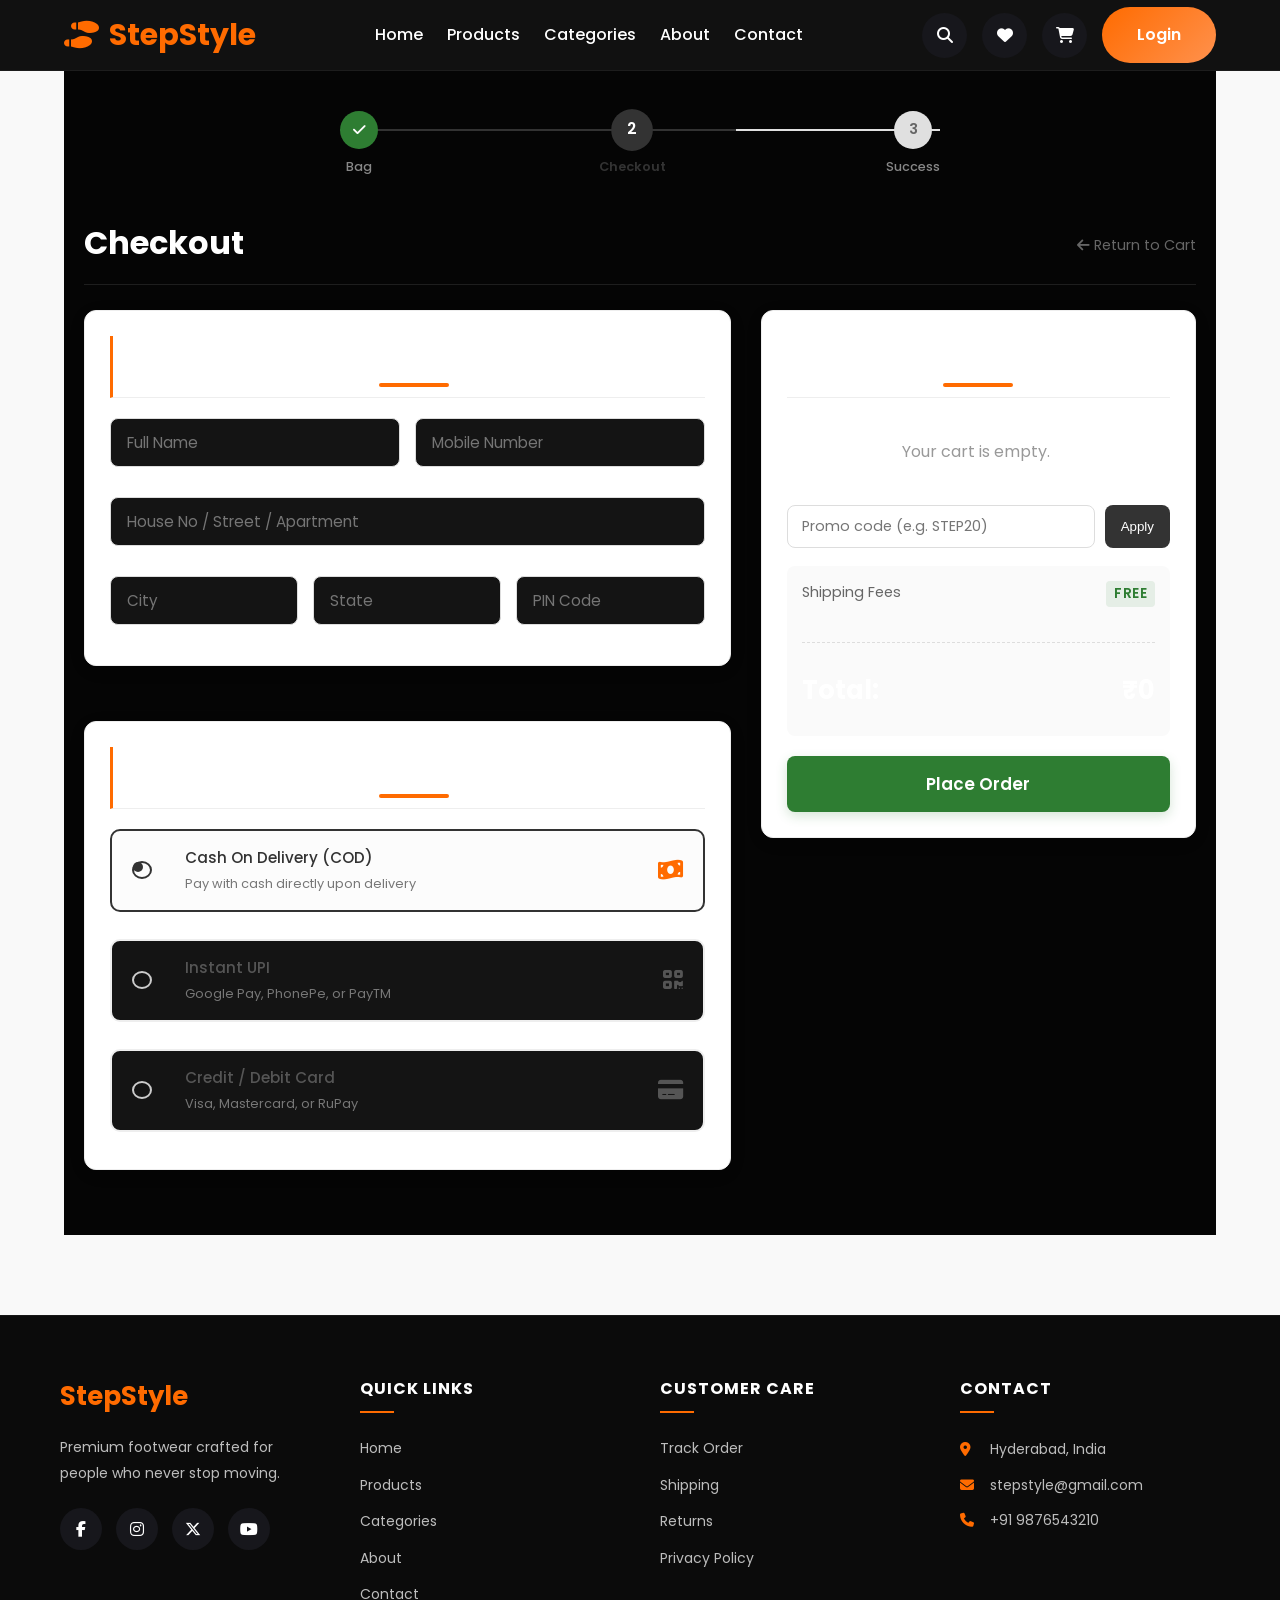
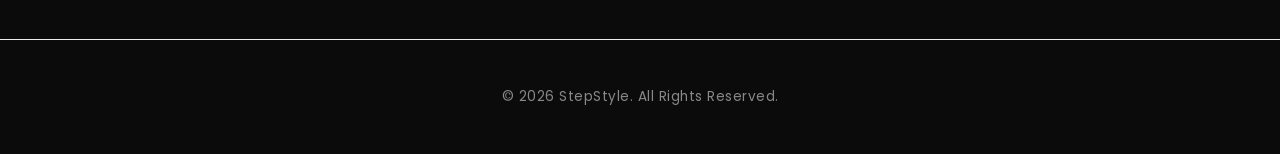
==== checkout.html @ 5928f80d "First submission commit" ====
<!DOCTYPE html>
<html lang="en">
<head>
    <meta charset="UTF-8">
    <meta name="viewport" content="width=device-width, initial-scale=1.0">
    <title>Checkout | StepStyle</title>
    <!-- Stylesheets -->
    <link rel="stylesheet" href="style.css">
    <!-- Fonts & Icons -->
    <link rel="preconnect" href="https://fonts.googleapis.com">
    <link rel="preconnect" href="https://fonts.gstatic.com" crossorigin>
    <link href="https://fonts.googleapis.com/css2?family=Poppins:wght@300;400;500;600;700&display=swap" rel="stylesheet">
    <link rel="stylesheet" href="https://cdnjs.cloudflare.com/ajax/libs/font-awesome/6.6.0/css/all.min.css">

    <style>
        /* Modern Checkout Enhancement Styling */
        body { font-family: 'Poppins', sans-serif; background-color: #f9f9f9; color: #333; margin: 0; }
        .checkout-section { padding: 40px 20px; max-width: 1200px; margin: 0 auto; }
        .checkout-two-column-grid { display: grid; grid-template-columns: 7fr 4fr; gap: 30px; align-items: start; }
        
        /* Progress Steps Bar */
        .checkout-progress-bar { display: flex; justify-content: space-between; max-width: 600px; margin: 0 auto 40px auto; position: relative; }
        .checkout-progress-bar::before { content: ''; position: absolute; top: 18px; left: 0; right: 0; height: 2px; background: #e0e0e0; z-index: 1; }
        .progress-line-fill { position: absolute; top: 18px; left: 0; width: 66%; height: 2px; background: #333; z-index: 1; }
        .step { position: relative; z-index: 2; display: flex; flex-direction: column; align-items: center; text-align: center; }
        .step-icon { width: 38px; height: 38px; border-radius: 50%; background: #e0e0e0; color: #666; display: flex; align-items: center; justify-content: center; font-weight: 600; font-size: 0.9rem; transition: 0.3s; }
        .step.active .step-icon { background: #333; color: #fff; transform: scale(1.1); }
        .step.completed .step-icon { background: #2e7d32; color: #fff; }
        .step-label { font-size: 0.8rem; margin-top: 8px; font-weight: 500; color: #888; }
        .step.active .step-label { color: #333; font-weight: 600; }

        /* Form Controls & Containers */
        .checkout-box-card, .sticky-summary-card { background: #fff; padding: 25px; border-radius: 12px; box-shadow: 0 4px 20px rgba(0,0,0,0.05); margin-bottom: 25px; border: 1px solid #eee; }
        .checkout-box-card h2, .sticky-summary-card h2 { font-size: 1.25rem; font-weight: 600; margin-top: 0; margin-bottom: 20px; border-bottom: 1px solid #eee; padding-bottom: 10px; }
        .form-input-stack input { width: 100%; padding: 12px 16px; margin-bottom: 15px; border: 1px solid #ddd; border-radius: 8px; font-family: inherit; font-size: 0.95rem; box-sizing: border-box; transition: 0.3s; }
        .form-input-stack input:focus { border-color: #333; outline: none; box-shadow: 0 0 0 3px rgba(0,0,0,0.05); }
        .form-row { display: flex; gap: 15px; }
        .form-row input { flex: 1; }

        /* Premium Radio Options */
        .premium-payment-label { display: flex; align-items: center; padding: 15px 20px; border: 2px solid #eee; border-radius: 10px; margin-bottom: 12px; cursor: pointer; transition: 0.3s; position: relative; }
        .premium-payment-label:hover { border-color: #bbb; background: #fafafa; }
        .premium-payment-label input[type="radio"] { display: none; }
        .custom-radio-circle { width: 18px; height: 18px; border: 2px solid #ccc; border-radius: 50%; margin-right: 15px; display: inline-block; position: relative; transition: 0.3s; }
        .premium-payment-label input[type="radio"]:checked + .custom-radio-circle { border-color: #333; }
        .premium-payment-label input[type="radio"]:checked + .custom-radio-circle::after { content: ''; position: absolute; width: 10px; height: 10px; background: #333; border-radius: 50%; top: 4px; left: 4px; }
        .premium-payment-label input[type="radio"]:checked ~ .payment-meta strong { color: #333; }
        .premium-payment-label:has(input[type="radio"]:checked) { border-color: #333; background: rgba(0,0,0,0.01); }
        .payment-meta { flex: 1; }
        .payment-meta strong { font-size: 0.95rem; display: block; color: #555; }
        .payment-meta p { margin: 2px 0 0 0; font-size: 0.8rem; color: #777; }
        .premium-payment-label i { font-size: 1.4rem; color: #555; }

        /* Summary Panel Items Box */
        .summary-items-scrollbox { max-height: 240px; overflow-y: auto; margin-bottom: 20px; padding-right: 5px; }
        .summary-checkout-item { display: flex; align-items: center; gap: 15px; padding: 12px 0; border-bottom: 1px dashed #eee; }
        .summary-item-thumb { width: 60px; height: 60px; border-radius: 8px; overflow: hidden; background: #f5f5f5; border: 1px solid #eee; flex-shrink: 0; }
        .summary-item-thumb img { width: 100%; height: 100%; object-fit: cover; }
        .summary-item-info { flex: 1; }
        .summary-item-info h4 { margin: 0; font-size: 0.9rem; font-weight: 500; }
        .summary-item-info p { margin: 4px 0 0 0; font-size: 0.8rem; color: #777; }
        .summary-item-price { font-weight: 600; font-size: 0.9rem; }

        /* Promo UI Elements */
        .promo-code-container { display: flex; gap: 10px; margin-bottom: 18px; }
        .promo-code-container input { flex: 1; padding: 10px 14px; border: 1px solid #ddd; border-radius: 8px; font-family: inherit; font-size: 0.9rem; }
        .promo-code-container button { padding: 10px 16px; background: #333; color: #fff; border: none; border-radius: 8px; font-weight: 500; cursor: pointer; transition: 0.2s; }
        .promo-code-container button:hover { background: #000; }
        .promo-msg-feedback { font-size: 0.8rem; font-weight: 500; margin-top: -12px; margin-bottom: 12px; display: none; }

        /* Pricing Totals Box */
        .receipt-pricing-footer { background: #fafafa; padding: 15px; border-radius: 8px; }
        .receipt-row { display: flex; justify-content: space-between; font-size: 0.9rem; margin-bottom: 8px; color: #666; }
        .free-shipping-tag { color: #2e7d32; font-weight: 600; font-size: 0.85rem; background: rgba(46,125,50,0.1); padding: 2px 8px; border-radius: 4px; }
        .checkout-grand-total { font-size: 1.3rem; margin: 10px 0 0 0; font-weight: 700; color: #111; display: flex; justify-content: space-between; }
        .place-order { width: 100%; padding: 15px; background: #2e7d32; color: white; border: none; border-radius: 8px; font-size: 1.05rem; font-weight: 600; cursor: pointer; margin-top: 20px; transition: 0.3s; box-shadow: 0 4px 12px rgba(46,125,50,0.2); }
        .place-order:hover { background: #1b5e20; transform: translateY(-1px); }

        @media(max-width: 768px) {
            .checkout-two-column-grid { grid-template-columns: 1fr; }
            .form-row { flex-direction: column; gap: 0; }
        }
    </style>
</head>
<body>

    <!-- ================= NAVBAR ================= -->
    <header class="main-header">
        <nav class="navbar" aria-label="Main Navigation">
            <div class="logo">
                <i class="fa-solid fa-shoe-prints"></i>
                <span>StepStyle</span>
            </div>
            <ul class="nav-links" id="navLinks">
                <li><a href="index.html">Home</a></li>
                <li><a href="products.html">Products</a></li>
                <li><a href="categories.html">Categories</a></li>
                <li><a href="about.html">About</a></li>
                <li><a href="contact.html">Contact</a></li>
            </ul>
            <div class="nav-actions">
                <button class="icon-btn" aria-label="Search"><i class="fa-solid fa-magnifying-glass"></i></button>
                <a href="wishlist.html" class="icon-btn" aria-label="Wishlist"><i class="fa-solid fa-heart"></i></a>
                <a href="cart.html" class="icon-btn" aria-label="Shopping Cart"><i class="fa-solid fa-cart-shopping"></i></a>
                <a href="login.html" class="btn login-btn">Login</a>
                <button class="menu-btn" id="menuBtn" aria-label="Toggle Menu"><i class="fa-solid fa-bars"></i></button>
            </div>
        </nav>
    </header>

    <!-- ================= CHECKOUT SECTION ================= -->
    <section class="checkout-section">
        <div class="checkout-layout-container">
            
            <!-- Modern Visual Steps Bar Tracker -->
            <div class="checkout-progress-bar">
                <div class="progress-line-fill"></div>
                <div class="step completed">
                    <div class="step-icon"><i class="fa-solid fa-check"></i></div>
                    <div class="step-label">Bag</div>
                </div>
                <div class="step active">
                    <div class="step-icon">2</div>
                    <div class="step-label">Checkout</div>
                </div>
                <div class="step">
                    <div class="step-icon">3</div>
                    <div class="step-label">Success</div>
                </div>
            </div>

            <div class="checkout-header-block" style="margin-bottom: 25px;">
                <h1 style="margin: 0; font-size: 2rem; font-weight: 700;">Checkout</h1>
                <a href="cart.html" class="back-link" style="color: #666; text-decoration: none; font-size: 0.9rem; display: inline-block; margin-top: 5px;"><i class="fa-solid fa-arrow-left"></i> Return to Cart</a>
            </div>

            <form id="checkoutForm" class="checkout-two-column-grid">
                
                <!-- Left Column: Input Forms -->
                <div class="checkout-forms-column">
                    
                    <!-- Delivery Panel -->
                    <div class="checkout-box-card">
                        <h2>Delivery Address</h2>
                        <div class="form-input-stack">
                            <div class="form-row">
                                <input type="text" placeholder="Full Name" required>
                                <input type="tel" placeholder="Mobile Number" required>
                            </div>
                            <input type="text" placeholder="House No / Street / Apartment" required>
                            <div class="form-row triple-split">
                                <input type="text" placeholder="City" required>
                                <input type="text" placeholder="State" required>
                                <input type="text" placeholder="PIN Code" required>
                            </div>
                        </div>
                    </div>

                    <!-- Payment Panel -->
                    <div class="checkout-box-card">
                        <h2>Payment Method</h2>
                        <div class="payment-options-list">
                            
                            <label class="premium-payment-label">
                                <input type="radio" name="payment" value="cod" checked>
                                <span class="custom-radio-circle"></span>
                                <div class="payment-meta">
                                    <strong>Cash On Delivery (COD)</strong>
                                    <p>Pay with cash directly upon delivery</p>
                                </div>
                                <i class="fa-solid fa-money-bill-wave"></i>
                            </label>

                            <label class="premium-payment-label">
                                <input type="radio" name="payment" value="upi">
                                <span class="custom-radio-circle"></span>
                                <div class="payment-meta">
                                    <strong>Instant UPI</strong>
                                    <p>Google Pay, PhonePe, or PayTM</p>
                                </div>
                                <i class="fa-solid fa-qrcode"></i>
                            </label>

                            <label class="premium-payment-label">
                                <input type="radio" name="payment" value="card">
                                <span class="custom-radio-circle"></span>
                                <div class="payment-meta">
                                    <strong>Credit / Debit Card</strong>
                                    <p>Visa, Mastercard, or RuPay</p>
                                </div>
                                <i class="fa-solid fa-credit-card"></i>
                            </label>

                        </div>
                    </div>

                </div>

                <!-- Right Column: Summary Card with Promo System Integration -->
                <div class="checkout-sidebar-column">
                    <div class="sticky-summary-card">
                        <h2>Order Summary</h2>
                        
                        <div id="orderItems" class="summary-items-scrollbox"></div>
                        
                        <!-- Interactive Voucher/Promo Fields -->
                        <div class="promo-code-container">
                            <input type="text" id="promoInput" placeholder="Promo code (e.g. STEP20)">
                            <button type="button" id="applyPromoBtn">Apply</button>
                        </div>
                        <div id="promoFeedback" class="promo-msg-feedback"></div>

                        <div class="receipt-pricing-footer">
                            <div class="receipt-row">
                                <span>Shipping Fees</span>
                                <span class="free-shipping-tag">FREE</span>
                            </div>
                            <div class="receipt-row" id="discountContainer" style="display: none; color: #2e7d32; font-weight: 500;">
                                <span>Discount Extra</span>
                                <span id="discountValue">-₹0</span>
                            </div>
                            <hr class="receipt-divider" style="border: 0; border-top: 1px dashed #ddd; margin: 12px 0;">
                            <div class="checkout-grand-total">
                                <span>Total:</span>
                                <span id="totalPrice">₹0</span>
                            </div>
                        </div>

                        <button type="submit" class="place-order" id="placeOrder">Place Order</button>
                    </div>
                </div>

            </form>
        </div>
    </section>

    <!-- ================= FOOTER ================= -->
    <footer class="main-footer">
        <div class="footer-container">
            <div class="footer-box">
                <h2>StepStyle</h2>
                <p>Premium footwear crafted for people who never stop moving.</p>
                <div class="social-icons">
                    <a href="#" aria-label="Facebook"><i class="fab fa-facebook-f"></i></a>
                    <a href="#" aria-label="Instagram"><i class="fab fa-instagram"></i></a>
                    <a href="#" aria-label="Twitter"><i class="fab fa-x-twitter"></i></a>
                    <a href="#" aria-label="YouTube"><i class="fab fa-youtube"></i></a>
                </div>
            </div>
            <div class="footer-box">
                <h3>Quick Links</h3>
                <a href="index.html">Home</a>
                <a href="products.html">Products</a>
                <a href="categories.html">Categories</a>
                <a href="about.html">About</a>
                <a href="contact.html">Contact</a>
            </div>
            <div class="footer-box">
                <h3>Customer Care</h3>
                <a href="#">Track Order</a>
                <a href="#">Shipping</a>
                <a href="#">Returns</a>
                <a href="#">Privacy Policy</a>
            </div>
            <div class="footer-box">
                <h3>Contact</h3>
                <p><i class="fa-solid fa-location-dot"></i> Hyderabad, India</p>
                <p><i class="fa-solid fa-envelope"></i> stepstyle@gmail.com</p>
                <p><i class="fa-solid fa-phone"></i> +91 9876543210</p>
            </div>
        </div>
        <hr style="border:0; border-top:1px solid #eee; margin:20px 0;">
        <p class="copyright" style="text-align:center; color:#888; font-size:0.85rem;">© 2026 StepStyle. All Rights Reserved.</p>
    </footer>

    <!-- JavaScript Files -->

    <script src="script.js"></script>
</body>
</html>
---- style.css ----
/*==================================================
            STEPSTYLE PREMIUM CSS
            COMPLETE UNIFIED STYLESHEET
==================================================*/

@import url('https://fonts.googleapis.com/css2?family=Poppins:wght@300;400;500;600;700;800&display=swap');

/*====================
        RESET
=====================*/
*{ margin: 0; padding: 0; box-sizing: border-box; }
html{ scroll-behavior: smooth; }
body{ font-family: 'Poppins', sans-serif; background: #0B0B0F; color: #ffffff; overflow-x: hidden; }

:root{
    --primary: #ff6b00;
    --primary-light: #ff914d;
    --dark: #0B0B0F;
    --card: #17171C;
    --card2: #1F1F25;
    --text: #ffffff;
    --gray: #bdbdbd;
    --border: rgba(255, 255, 255, .08);
    --shadow: 0 15px 35px rgba(0, 0, 0, .35);
}

.container{ width: 90%; max-width: 1280px; margin: auto; }
section{ padding: 90px 0; }
img{ width: 100%; display: block; }
a{ text-decoration: none; }
ul{ list-style: none; }
h1, h2, h3{ font-weight: 700; }
p{ color: var(--gray); line-height: 1.7; }

/*====================
        NAVBAR
=====================*/
.main-header{
    position: fixed; top: 0; left: 0; width: 100%; z-index: 999;
    background: rgba(11, 11, 15, .80);
    backdrop-filter: blur(18px);
    -webkit-backdrop-filter: blur(18px);
    border-bottom: 1px solid var(--border);
}
.navbar{
    width: 90%; max-width: 1280px; margin: auto; height: 80px;
    display: flex; justify-content: space-between; align-items: center;
}
.logo{ display: flex; align-items: center; gap: 10px; color: var(--primary); font-size: 30px; font-weight: 700; }
.logo i{ font-size: 28px; }
.nav-links{ display: flex; gap: 35px; }
.nav-links a{ color: white; position: relative; transition: .3s; font-weight: 500; }
.nav-links a::after{
    content: ""; position: absolute; left: 0; bottom: -8px; width: 0; height: 2px;
    background: var(--primary); transition: .3s;
}
.nav-links a:hover{ color: var(--primary); }
.nav-links a:hover::after, .nav-links a.active::after{ width: 100%; }
.nav-links a.active{ color: var(--primary); }
.nav-actions{ display: flex; align-items: center; gap: 15px; }
.icon-btn{
    width: 45px; height: 45px; border: none; border-radius: 50%; background: var(--card);
    color: white; cursor: pointer; transition: .35s; display: inline-flex;
    justify-content: center; align-items: center; font-size: 16px;
}
.icon-btn:hover{ background: var(--primary); transform: translateY(-3px); }
.login-btn{
    padding: 12px 28px; border: none; border-radius: 50px;
    background: linear-gradient(135deg, var(--primary), var(--primary-light));
    color: white; cursor: pointer; font-weight: 600; transition: .35s; text-align: center;
}
.login-btn:hover{ transform: translateY(-4px); box-shadow: 0 15px 30px rgba(255, 107, 0, .35); }
.menu-btn{ display: none; color: white; font-size: 24px; background: none; border: none; cursor: pointer; }

@media(max-width: 900px){
    .menu-btn{ display: block; }
    .nav-links{
        position: fixed; top: 80px; left: 0; width: 100%; background: #101014;
        flex-direction: column; align-items: center; gap: 0;
        max-height: 0; overflow: hidden; transition: .35s;
    }
    .nav-links.active{ max-height: 400px; padding: 20px 0; }
    .nav-links li{ width: 100%; text-align: center; padding: 12px 0; }
}

/*====================
    MARQUEE STRIP
=====================*/
.marquee{
    background: var(--card);
    border-top: 1px solid var(--border);
    border-bottom: 1px solid var(--border);
    overflow: hidden;
    padding: 18px 0;
}
.marquee-track{ display: flex; gap: 60px; width: max-content; animation: scroll-marquee 22s linear infinite; }
.marquee-track span{
    display: flex; align-items: center; gap: 10px; font-size: 14px; font-weight: 500;
    color: var(--gray); white-space: nowrap;
}
.marquee-track span i{ color: var(--primary); }
@keyframes scroll-marquee{ from{ transform: translateX(0); } to{ transform: translateX(-50%); } }

/*====================
       BUTTONS
=====================*/
.btn{
    display: inline-block; padding: 15px 35px; border-radius: 50px; font-weight: 600;
    transition: .35s; cursor: pointer; text-align: center;
    background: linear-gradient(135deg, var(--primary), var(--primary-light));
    color: white; border: none;
}
.btn:hover{ transform: translateY(-4px); box-shadow: 0 15px 30px rgba(255, 107, 0, .35); }

.btn-outline{
    display: inline-block; padding: 15px 35px; border-radius: 50px; font-weight: 600;
    text-align: center; cursor: pointer; transition: .35s;
    border: 2px solid white; color: white; background: transparent;
}
.btn-outline:hover{ background: white; color: black; transform: translateY(-4px); }

/*====================
      SECTION TITLE
=====================*/
section h2{ text-align: center; font-size: 42px; margin-bottom: 50px; position: relative; }
section h2::after{
    content: ""; width: 70px; height: 4px; background: var(--primary);
    display: block; margin: 15px auto 0; border-radius: 20px;
}

/*====================
     CATEGORIES
=====================*/
.categories{ background: #101014; }
.category-grid{ display: grid; grid-template-columns: repeat(auto-fit, minmax(280px, 1fr)); gap: 30px; }
.category-card{
    position: relative; background: var(--card); border-radius: 20px; overflow: hidden;
    transition: .35s; border: 1px solid var(--border); box-shadow: var(--shadow); cursor: pointer;
}
.category-card:hover{ transform: translateY(-12px); }
.category-card img{ width: 100%; height: 240px; object-fit: cover; transition: .4s; }
.category-card:hover img{ transform: scale(1.08); }
.category-info{ padding: 20px; }
.category-info h3{ padding: 0 0 5px; font-size: 22px; }
.category-info p{ margin-bottom: 15px; font-size: 14px; }

/*====================
     PRODUCTS
=====================*/
.products{ background: #0B0B0F; }
.product-grid{ display: grid; grid-template-columns: repeat(auto-fit, minmax(280px, 1fr)); gap: 35px; }
.product-card{
    position: relative; background: var(--card); border-radius: 22px; overflow: hidden;
    border: 1px solid var(--border); transition: .35s; box-shadow: var(--shadow); cursor: pointer;
}
.product-card:hover{ transform: translateY(-12px); box-shadow: 0 25px 45px rgba(255, 107, 0, .15); }
.product-card img{ width: 100%; height: 280px; object-fit: cover; transition: .45s; }
.product-card:hover img{ transform: scale(1.08); }
.product-card h3{ font-size: 24px; padding: 20px 20px 10px; }
.price{ color: var(--primary); font-size: 24px; font-weight: 700; padding: 0 20px; }
.rating{ padding: 15px 20px; color: #FFD43B; font-size: 18px; }
.product-card .btn{ margin: 20px; }
.product-info{ padding-bottom: 20px; }
.product-card p{ padding: 0 20px; }

.product-thumb{ position: relative; overflow: hidden; }
.wishlist-btn{
    position: absolute; top: 15px; right: 15px; width: 42px; height: 42px; border: none;
    border-radius: 50%; background: rgba(255,255,255,.92); color: #333; cursor: pointer;
    font-size: 16px; display: flex; align-items: center; justify-content: center; transition: .3s; z-index: 5;
}
.wishlist-btn:hover{ background: var(--primary); color: white; transform: scale(1.1); }
.wishlist-btn.active{ color: #ff3b30; }
.stars{ color: #FFD43B; padding: 15px 20px 0; font-size: 16px; }

.category-tag{
    display: inline-block; color: var(--primary); font-size: 12px; font-weight: 600;
    text-transform: uppercase; padding: 15px 20px 0;
}
.price-row{ display: flex; justify-content: space-between; align-items: center; padding: 10px 20px 0; }
.add-to-cart-btn{
    border: none; background: var(--primary); color: white; padding: 10px 18px;
    border-radius: 50px; cursor: pointer; font-weight: 600; transition: .3s;
}
.add-to-cart-btn:hover{ background: var(--primary-light); }
.view-btn{ margin: 15px 20px 20px; width: calc(100% - 40px); }
.no-products, .no-results, .empty-message{
    text-align: center; grid-column: 1 / -1; padding: 40px 0; color: var(--gray);
}

.category-card::before, .product-card::before{
    content: ""; position: absolute; inset: 0;
    background: linear-gradient(transparent, rgba(255, 255, 255, .02));
    opacity: 0; transition: .35s; pointer-events: none;
}
.category-card:hover::before, .product-card:hover::before{ opacity: 1; }

/*====================
     OFFER BANNER
=====================*/
.offer-banner h2{ font-size: 52px; color: white; margin-bottom: 20px; }
.offer-banner p{ color: white; font-size: 20px; margin-bottom: 30px; }
.offer .btn, .offer-banner .btn{ background: white; color: black; }
.offer .btn:hover, .offer-banner .btn:hover{ background: black; color: white; }

/*====================
      REVIEWS
=====================*/
.reviews{ background: #101014; }
.review-grid{ display: grid; grid-template-columns: repeat(auto-fit, minmax(280px, 1fr)); gap: 30px; }
.review-card{
    background: var(--card); border-radius: 20px; padding: 35px; border: 1px solid var(--border);
    transition: .35s; box-shadow: var(--shadow);
}
.review-card:hover{ transform: translateY(-10px); }
.review-card h3{ color: white; margin-bottom: 10px; }
.review-card .stars{ padding: 0; margin-bottom: 20px; }
.review-card p{ font-size: 15px; line-height: 1.8; }

/*====================
        FOOTER
=====================*/
.main-footer{ background: #090909; border-top: 1px solid var(--border); padding: 80px 0 0; }
.footer-container{
    width: 90%; max-width: 1280px; margin: 0 auto;
    display: grid; grid-template-columns: 1.5fr 1fr 1fr 1.2fr; gap: 50px;
}
.footer-box h2{ color: var(--primary); font-size: 26px; margin-bottom: 18px; }
.footer-box h3{
    color: white; font-size: 16px; text-transform: uppercase; letter-spacing: 1px;
    margin-bottom: 24px; position: relative; padding-bottom: 12px;
}
.footer-box h3::after{ content: ""; position: absolute; left: 0; bottom: 0; width: 34px; height: 2px; background: var(--primary); }
.footer-box p{ font-size: 14px; line-height: 1.8; margin-bottom: 10px; }
.footer-box a{ display: block; color: var(--gray); font-size: 14px; margin-bottom: 14px; transition: .3s; }
.footer-box a:hover{ color: var(--primary); padding-left: 6px; }
.footer-box p i{ color: var(--primary); width: 18px; margin-right: 8px; }
.social-icons{ display: flex; gap: 14px; margin-top: 22px; }
.social-icons a{
    width: 42px; height: 42px; display: flex; justify-content: center; align-items: center;
    border-radius: 50%; background: var(--card); color: white; font-size: 16px; margin-bottom: 0; transition: .3s;
}
.social-icons a:hover{ background: var(--primary); color: white; transform: translateY(-4px); padding-left: 0; }
.main-footer hr{ border: none; border-top: 1px solid var(--border); margin-top: 60px; }
.copyright{ text-align: center; padding: 25px 20px; color: #777; font-size: 13px; letter-spacing: .5px; }

@media(max-width: 900px){ .footer-container{ grid-template-columns: repeat(2, 1fr); gap: 40px; } }
@media(max-width: 600px){
    .footer-container{ grid-template-columns: 1fr; text-align: center; gap: 45px; }
    .footer-box h3::after{ left: 50%; transform: translateX(-50%); }
    .footer-box a:hover{ padding-left: 0; }
    .social-icons{ justify-content: center; }
}

/*====================
   BACK TO TOP BUTTON
=====================*/
.back-to-top.show{ opacity: 1; visibility: visible; }
.back-to-top:hover{ transform: translateY(-5px); }

/*==================================
        PRODUCTS PAGE
==================================*/
.page-title h1{ font-size: 52px; color: #fff; }
.page-title p{ color: #bdbdbd; margin-top: 10px; }
.filters select{
    padding: 15px 25px; border-radius: 50px; background: #17171C; color: white;
    border: 1px solid var(--border); cursor: pointer;
}
.search-box input{
    width: 100%; padding: 15px 50px 15px 20px; background: #17171C; border: 1px solid var(--border);
    color: white; border-radius: 50px; outline: none;
}
.search-box input:focus{ border-color: var(--primary); }
.search-box button{
    position: absolute; right: 8px; top: 50%; transform: translateY(-50%); width: 38px; height: 38px;
    border: none; border-radius: 50%; background: var(--primary); color: white; cursor: pointer;
    display: flex; align-items: center; justify-content: center;
}

/*==================================
        CATEGORY PAGE
==================================*/
.category-banner h1{ font-size: 60px; }
.category-grid{ margin-top: 60px; }

/*==================================
        PRODUCT DETAILS
==================================*/
.product-details{ width: 90%; max-width: 1300px; margin: 140px auto; display: grid; grid-template-columns: 1fr 1fr; gap: 60px; align-items: center; }
.product-gallery{ background: #17171C; padding: 30px; border-radius: 25px; }
.main-image{ width: 100%; height: 500px; object-fit: contain; }
.product-info h1{ font-size: 48px; margin-bottom: 20px; }
.product-info .price{ font-size: 38px; margin-bottom: 20px; padding: 0; }
.product-info p{ margin-bottom: 30px; padding: 0; }
.sizes{ display: flex; gap: 15px; margin-bottom: 30px; }
.sizes button{
    width: 55px; height: 55px; border: none; border-radius: 12px; background: #17171C;
    color: white; cursor: pointer; transition: .3s;
}
.sizes button:hover{ background: #ff6b00; }
.action-buttons{ display: flex; gap: 15px; flex-wrap: wrap; }
.cart-btn, .buy-btn{
    border: none; padding: 16px 32px; border-radius: 50px; cursor: pointer; font-weight: 600; transition: .3s;
}
.cart-btn{ background: #24242d; color: white; }
.cart-btn:hover{ background: #34343f; }
.buy-btn{ background: linear-gradient(135deg, var(--primary), var(--primary-light)); color: white; }
.buy-btn:hover{ transform: translateY(-4px); box-shadow: 0 15px 30px rgba(255, 107, 0, .35); }

/*==================================
        ABOUT PAGE
==================================*/
.about-section{ width: 90%; max-width: 1280px; margin: 130px auto; }
.about-container{ display: grid; grid-template-columns: 1fr 1fr; gap: 60px; align-items: center; }
.about-container img{ border-radius: 25px; }
.about-container h2{ text-align: left; margin-bottom: 25px; }
.about-container h2::after{ margin: 15px 0; }
.about-container p{ margin-bottom: 20px; }
.feature-grid{ margin-top: 60px; display: grid; grid-template-columns: repeat(auto-fit, minmax(240px, 1fr)); gap: 25px; }
.feature:hover{ transform: translateY(-8px); }
.feature i{ font-size: 42px; color: #ff6b00; margin-bottom: 20px; }
.stats-container{ display: flex; flex-wrap: wrap; justify-content: center; gap: 60px; }
.stat-item h2{ font-size: 48px; color: white; }
.stat-item p{ color: white; }

/*==================================
        CONTACT PAGE
==================================*/
.contact-card i{ font-size: 35px; color: #ff6b00; margin-bottom: 15px; }
.contact-form{ background: #17171C; padding: 40px; border-radius: 20px; max-width: 700px; margin: 40px auto 0; }
.contact-form input, .contact-form textarea{
    width: 100%; padding: 18px; margin-bottom: 20px; border: none; border-radius: 12px;
    background: #24242d; color: white; outline: none;
}
.contact-form textarea{ resize: none; height: 180px; }
.contact-form button{ border: none; }
.offer h2{ color: white; font-size: 38px; margin-bottom: 15px; }
.offer p{ color: white; margin-bottom: 25px; }
.newsletter-form input{ flex: 1; min-width: 240px; padding: 16px 20px; border-radius: 50px; border: none; outline: none; }

/*==================================
        LOGIN & SIGNUP
==================================*/
.auth-section{
    min-height: 100vh; display: flex; justify-content: center; align-items: center;
    padding: 120px 20px; background: linear-gradient(135deg, #0f0f0f, #191919);
}
.auth-box{
    width: 100%; max-width: 450px; background: #17171C; padding: 45px; border-radius: 25px;
    border: 1px solid var(--border); box-shadow: 0 20px 40px rgba(0, 0, 0, .35);
}
.auth-box h1{ text-align: center; margin-bottom: 10px; font-size: 40px; }
.auth-box p{ text-align: center; color: #aaa; margin-bottom: 30px; }
.auth-box input{
    width: 100%; padding: 16px; margin-bottom: 18px; background: #24242d; color: white;
    border: none; border-radius: 12px; outline: none;
}
.auth-box button{ width: 100%; border: none; }
.auth-box a{ color: #ff6b00; text-decoration: none; }
.auth-switch{ margin-top: 20px; text-align: center; }

/*==================================
              CART
==================================*/
.cart-card img{ width: 100px; height: 100px; object-fit: contain; border-radius: 10px; }
.cart-card h3{ margin-bottom: 8px; }
.cart-summary h2{ margin-bottom: 20px; }

/*==================================
             WISHLIST
==================================*/
.empty-cart .btn{ margin-top: 20px; }

/*==================================
            CHECKOUT
==================================*/
.checkout-section{ width: 90%; max-width: 1200px; margin: 130px auto; }
.back-link{ color: var(--gray); display: flex; align-items: center; gap: 8px; }
.back-link:hover{ color: var(--primary); }
.checkout-box h2{ margin-bottom: 25px; text-align: left; }
.checkout-box h2::after{ display: none; }
.checkout-box input{
    width: 100%; padding: 16px; margin-bottom: 20px; background: #24242d; border: none;
    border-radius: 10px; color: white;
}
.place-order{
    width: 100%; border: none; background: linear-gradient(135deg, var(--primary), var(--primary-light));
    color: white; padding: 16px; border-radius: 50px; font-weight: 600; cursor: pointer; margin-top: 20px;
}
.order-item img{ width: 55px; height: 55px; object-fit: contain; border-radius: 8px; }

/*==================================
             LOADER
==================================*/
.loader::after{
    content: ""; width: 70px; height: 70px; border-radius: 50%;
    border: 6px solid rgba(255, 255, 255, .15); border-top: 6px solid #ff6b00;
    animation: spin 1s linear infinite;
}
@keyframes spin{ to{ transform: rotate(360deg); } }

/*==================================
            RESPONSIVE
==================================*/
@media(max-width: 900px){
    .product-details, .about-container, .contact-container, .checkout-container{ grid-template-columns: 1fr; }
    .main-image{ height: 350px; }
    .category-banner h1, .page-title h1{ font-size: 40px; }
    .auth-box{ padding: 30px; }
}

@media(max-width: 768px){
    .hero h1{ font-size: 48px; }
    .newsletter-form input{ width: 100%; }
}
/*====================
   CATEGORY & PRODUCT — HOVER POLISH
=====================*/
.category-overlay i{
    font-size: 40px;
    color: var(--primary);
}
.category-card:hover .category-overlay{ opacity: 1; }

.count{
    color: var(--primary);
    font-size: 13px;
}

.review-count{
    color: var(--gray);
    font-size: 13px;
}

.product-thumb:hover .quick-add{ transform: translateY(0); }
.price span{
    display: inline-block;
    font-size: 15px;
    font-weight: 400;
    color: var(--gray);
    text-decoration: line-through;
    margin-left: 8px;
}


.filters select {
    padding: 10px 16px;
}

.hero-glow {
    position: absolute;
    top: 50%;
    right: 8%;
    width: 480px;
    height: 480px;
    background: radial-gradient(circle, rgba(255,95,31,0.35) 0%, transparent 70%);
    transform: translateY(-50%);
    pointer-events: none;
    z-index: 0;
}


fp4 { transform: rotate(8deg) translateY(-10px); animation-delay: 1.2s; }

@keyframes stepIn {
    from { opacity: 0; }
    to { opacity: 0.7; }
}



.hero h1 {
    font-family: 'Anton', sans-serif;
    font-size: clamp(48px, 7vw, 88px);
    line-height: 0.95;
    letter-spacing: 1px;
    margin: 14px 0 20px;
    color: #f5f1ea;
}

.hero h1 span {
    color: #ff5f1f;
    -webkit-text-stroke: 1px #ff5f1f;
}

.hero p {
    font-size: 17px;
    color: #b8b6b0;
    max-width: 420px;
    margin-bottom: 32px;
}


.btn-outline-hero:hover {
    background: #f5f1ea;
    color: #0d0d10;
}


.hero-shoe img {
    width: 100%;
    border-radius: 16px;
    box-shadow: 0 30px 60px rgba(0,0,0,0.5);
}


@keyframes float {
    0%, 100% { transform: translateY(-50%) rotate(-8deg); }
    50% { transform: translateY(-58%) rotate(-6deg); }
}

@media (max-width: 900px) {

    @keyframes float { 0%,100% { transform: none; } 50% { transform: translateY(-8px); } }
}

@media (prefers-reduced-motion: reduce) {
    .hero-shoe, .fp { animation: none; opacity: 1; }
}

.cat-hero .hero-overlay {
    position: absolute;
    inset: 0;
    background: linear-gradient(180deg, rgba(11,11,15,.55) 0%, rgba(11,11,15,.88) 100%);
}

.cat-hero .hero-content {
    position: relative;
    z-index: 2;
    max-width: 640px;
    margin: 0 auto;
}

.cat-hero .hero-tag {
    color: var(--primary);
    letter-spacing: 3px;
    font-size: 13px;
    font-weight: 600;
}

.cat-hero h1 {
    font-size: 56px;
    margin: 14px 0 16px;
    color: #fff;
}

.cat-hero h1 span {
    color: var(--primary);
}

.cat-hero p {
    font-size: 17px;
    margin-bottom: 30px;
}


.cat-hero-strip span {
    display: flex;
    align-items: center;
    gap: 8px;
    background: rgba(23,23,28,.85);
    backdrop-filter: blur(8px);
    border: 1px solid var(--border);
    padding: 10px 20px;
    border-radius: 50px;
    font-size: 14px;
    font-weight: 500;
    color: #fff;
    transition: .3s;
}

.cat-hero-strip span:hover {
    border-color: var(--primary);
    color: var(--primary);
    transform: translateY(-3px);
}

.cat-hero-strip i {
    color: var(--primary);
    font-size: 14px;
}


.cat-hero-stats h3 {
    font-size: 32px;
    color: var(--primary);
    display: flex;
    align-items: center;
    justify-content: center;
    gap: 6px;
}

.cat-hero-stats h3 i {
    font-size: 18px;
    color: #FFD43B;
}

.cat-hero-stats p {
    font-size: 13px;
    color: var(--gray);
    margin-top: 4px;
}


@media (max-width: 768px) {
    .cat-hero h1 { font-size: 38px; }
    .cat-hero-stats h3 { font-size: 24px; }
}
.home-hero {
    min-height: 640px;
    display: flex;
    align-items: center;
    justify-content: space-between;
    gap: 40px;
    padding-top: 130px;
    padding-bottom: 60px;
    background: var(--dark);
}

.home-hero-content {
    max-width: 650px;
    padding-left: 5%;
}

.home-hero-tag {
    color: var(--primary);
    letter-spacing: 3px;
    font-size: 13px;
    font-weight: 600;
}

.home-hero h1 {
    font-size: clamp(36px, 5vw, 64px);
    line-height: 1.1;
    margin: 14px 0 20px;
    color: #fff;
}

.home-hero p {
    font-size: 18px;
    margin-bottom: 35px;
}

.home-hero-buttons {
    display: flex;
    gap: 20px;
    flex-wrap: wrap;
}

.home-hero-stats {
    display: flex;
    gap: 40px;
    margin-top: 45px;
    flex-wrap: wrap;
}

.home-hero-stat h3 {
    font-size: 30px;
    color: var(--primary);
    display: flex;
    align-items: center;
    gap: 6px;
}

.home-hero-stat h3 i { font-size: 18px; color: #FFD43B; }

.home-hero-stat p {
    font-size: 13px;
    color: var(--gray);
    margin-top: 4px;
}

.home-hero-visual {
    position: relative;
    flex: 1;
    max-width: 480px;
    display: flex;
    align-items: center;
    justify-content: center;
    padding-right: 5%;
}

.home-hero-glow {
    position: absolute;
    width: 340px;
    height: 340px;
    background: radial-gradient(circle, rgba(255,107,0,.35), transparent 70%);
    border-radius: 50%;
    filter: blur(10px);
    animation: pulse-glow 4s ease-in-out infinite;
}

@keyframes pulse-glow {
    0%, 100% { transform: scale(1); opacity: .8; }
    50% { transform: scale(1.08); opacity: 1; }
}

.home-hero-shoe {
    position: relative;
    width: 100%;
    max-width: 420px;
    filter: drop-shadow(0 25px 40px rgba(0,0,0,.5));
    animation: float-shoe 5s ease-in-out infinite;
    border-radius: 20px;
}

@keyframes float-shoe {
    0%, 100% { transform: translateY(0px) rotate(-2deg); }
    50% { transform: translateY(-18px) rotate(2deg); }
}

.home-floating-badge {
    position: absolute;
    display: flex;
    align-items: center;
    gap: 10px;
    background: rgba(23,23,28,.9);
    backdrop-filter: blur(10px);
    border: 1px solid var(--border);
    padding: 12px 18px;
    border-radius: 50px;
    box-shadow: var(--shadow);
    font-size: 13px;
    font-weight: 600;
}

.home-floating-badge i { color: var(--primary); font-size: 16px; }
.home-badge-top { top: 10%; left: -10px; animation: float-badge 4s ease-in-out infinite; }
.home-badge-bottom { bottom: 12%; right: -10px; animation: float-badge 4s ease-in-out infinite reverse; }

@keyframes float-badge {
    0%, 100% { transform: translateY(0); }
    50% { transform: translateY(-12px); }
}

@media (max-width: 1024px) {
    .home-hero-visual { display: none; }
}

@media (max-width: 768px) {
    .home-hero { flex-direction: column; text-align: center; padding-top: 110px; padding-bottom: 50px; min-height: auto; }
    .home-hero-content { padding-left: 20px; padding-right: 20px; }
    .home-hero-stats { justify-content: center; gap: 25px; }
    .home-hero-buttons { justify-content: center; }
}
/* ==========================================================================
   ADVANCED ABOUT PAGE DESIGN RULES
   ========================================================================== */

/* Typography & Layout Shared Bases */
.section-title {
    font-size: 2.5rem;
    color: var(--text-white, #fff);
    text-align: center;
    position: relative;
    margin-bottom: 50px;
    font-weight: 700;
}

.section-title::after {
    content: '';
    position: absolute;
    bottom: -12px;
    left: 50%;
    transform: translateX(-50%);
    width: 60px;
    height: 4px;
    background: var(--primary, #ff6b00);
    border-radius: 2px;
}

/* About Company Block Improvements */
.about-image-wrapper {
    position: relative;
    overflow: hidden;
    border-radius: 16px;
}

.about-image-wrapper::before {
    content: '';
    position: absolute;
    inset: 0;
    border: 2px solid var(--primary, #ff6b00);
    border-radius: 16px;
    transform: translate(12px, 12px);
    z-index: -1;
    transition: transform 0.4s ease;
}

.about-container:hover .about-image-wrapper::before {
    transform: translate(0px, 0px);
}

.about-text-content h2 {
    font-size: 2.8rem;
    font-weight: 700;
    background: linear-gradient(90deg, #fff, var(--text-gray, #a0a0ab));
    -webkit-background-clip: text;
    background-clip: text; /* Standard property for modern browsers */
    -webkit-text-fill-color: transparent;
}

.about-text-content .explore-btn {
    display: inline-block;
    margin-top: 15px;
    padding: 12px 30px;
    background: var(--primary, #ff6b00);
    color: #fff;
    font-weight: 500;
    border-radius: 6px;
    transition: all 0.3s ease;
}

.about-text-content .explore-btn:hover {
    background: var(--primary-hover, #e05e00);
    transform: translateY(-2px);
    box-shadow: 0 5px 15px rgba(255, 107, 0, 0.4);
}

/* Mission / Vision / Values Cards refinement */
.feature-icon-box {
    width: 70px;
    height: 70px;
    background: rgba(255, 107, 0, 0.1);
    border-radius: 50%;
    display: flex;
    align-items: center;
    justify-content: center;
    margin: 0 auto 20px;
    transition: background 0.3s ease;
}

.feature:hover .feature-icon-box {
    background: var(--primary, #ff6b00);
}

.feature:hover .feature-icon-box i {
    color: #fff !important;
}

/* Why Choose Us Section Refactoring */
.why-choose-us {
    padding: 80px 0;
    background: #09090b;
}

.perks-grid {
    display: grid;
    grid-template-columns: repeat(auto-fit, minmax(280px, 1fr));
    gap: 30px;
    max-width: 1200px;
    margin: 0 auto;
    padding: 0 20px;
}

.perk-card {
    background: var(--card-bg, #17171c);
    padding: 40px 30px;
    border-radius: 12px;
    text-align: center;
    border: 1px solid rgba(255, 255, 255, 0.03);
    transition: all 0.3s cubic-bezier(0.25, 0.8, 0.25, 1);
}

.perk-card:hover {
    transform: translateY(-8px);
    border-color: rgba(255, 107, 0, 0.3);
    box-shadow: 0 15px 30px rgba(0, 0, 0, 0.4);
}

.perk-card i {
    font-size: 42px;
    color: var(--primary, #ff6b00);
    margin-bottom: 20px;
}

.perk-card h3 {
    color: var(--text-white, #fff);
    font-size: 1.4rem;
    margin-bottom: 12px;
}

.perk-card p {
    color: var(--text-gray, #a0a0ab);
    font-size: 0.95rem;
    line-height: 1.6;
}

/* Stats Section Layout Cleanup */
.stats-section {
    padding: 60px 0;
    background: linear-gradient(90deg, #111115 0%, #1c1c24 50%, #111115 100%);
    border-top: 1px solid rgba(255, 255, 255, 0.05);
    border-bottom: 1px solid rgba(255, 255, 255, 0.05);
}

.stat-number {
    display: block;
    font-size: 3.5rem;
    font-weight: 700;
    color: var(--primary, #ff6b00);
    line-height: 1.1;
    margin-bottom: 5px;
}

/* Team Section Layout Refactoring */
.team-section {
    padding: 90px 0;
    background: var(--bg-dark, #0f0f12);
}

.team-grid {
    display: grid;
    grid-template-columns: repeat(auto-fit, minmax(280px, 1fr));
    gap: 35px;
    max-width: 1200px;
    margin: 0 auto;
    padding: 0 20px;
}

.team-card {
    background: var(--card-bg, #17171c);
    border-radius: 16px;
    padding: 35px 25px;
    text-align: center;
    border: 1px solid rgba(255, 255, 255, 0.02);
    transition: all 0.3s ease;
}

.team-card:hover {
    transform: translateY(-5px);
    border-color: rgba(255, 107, 0, 0.2);
}

.member-img-box {
    width: 130px;
    height: 130px;
    margin: 0 auto 25px;
    border-radius: 50%;
    padding: 5px;
    border: 2px dashed rgba(255, 107, 0, 0.4);
    transition: transform 0.5s ease;
}

.team-card:hover .member-img-box {
    transform: rotate(360deg);
    border-color: var(--primary, #ff6b00);
}

.member-img-box img {
    width: 100%;
    height: 100%;
    object-fit: cover;
    border-radius: 50%;
}

.team-card h3 {
    color: var(--text-white, #fff);
    font-size: 1.35rem;
    margin-bottom: 4px;
}

.member-role {
    color: var(--primary, #ff6b00);
    font-size: 0.9rem;
    font-weight: 500;
    letter-spacing: 1px;
    text-transform: uppercase;
    margin-bottom: 12px;
}

.member-desc {
    color: var(--text-gray, #a0a0ab);
    font-size: 0.95rem;
    line-height: 1.5;
}
/* ==========================================================================
   CONTACT PAGE RE-STYLED COMPONENT RULES
   ========================================================================== */

/* 1. Hero Block */
.contact-hero-banner {
    position: relative;
    padding: 100px 20px 80px;
    background-color: #0b0b0e;
    background-image: radial-gradient(at 0% 0%, rgba(255, 107, 0, 0.08) 0px, transparent 50%), 
                      radial-gradient(at 100% 100%, rgba(28, 28, 36, 0.4) 0px, transparent 70%);
    text-align: center;
    border-bottom: 1px solid rgba(255, 255, 255, 0.03);
}

.hero-text-box {
    position: relative;
    max-width: 750px;
    margin: 0 auto;
    z-index: 2;
}

.hero-sub {
    font-size: 0.85rem;
    font-weight: 600;
    letter-spacing: 2px;
    color: var(--primary, #ff6b00);
    text-transform: uppercase;
    display: inline-block;
    margin-bottom: 12px;
}

.hero-text-box h1 {
    font-size: 3.2rem;
    font-weight: 700;
    color: #fff;
    line-height: 1.2;
    margin-bottom: 15px;
}

.hero-text-box h1 span {
    color: var(--primary, #ff6b00);
}

.hero-text-box p {
    font-size: 1.1rem;
    color: #a0a0ab;
    line-height: 1.6;
}

/* 2. Split Form Container Layout */
.split-contact-wrapper {
    padding: 80px 20px;
    background: #0f0f12;
}

.contact-split-container {
    max-width: 1140px;
    margin: 0 auto;
    display: grid;
    grid-template-columns: 1.1fr 1.9fr;
    background: #17171c;
    border-radius: 20px;
    overflow: hidden;
    box-shadow: 0 20px 40px rgba(0,0,0,0.3);
    border: 1px solid rgba(255, 255, 255, 0.03);
}

/* Sidebar Info Styles */
.info-sidebar-panel {
    position: relative;
    background: linear-gradient(135deg, #1c1c24 0%, #131317 100%);
    padding: 50px 35px;
    display: flex;
    flex-direction: column;
    justify-content: space-between;
    border-right: 1px solid rgba(255, 255, 255, 0.03);
    overflow: hidden;
}

.panel-header h2 {
    color: #fff;
    font-size: 1.8rem;
    font-weight: 600;
    margin-bottom: 12px;
}

.panel-header p {
    color: #a0a0ab;
    font-size: 0.95rem;
    line-height: 1.5;
}

.sidebar-cards-list {
    margin: 40px 0;
    display: flex;
    flex-direction: column;
    gap: 25px;
}

.compact-info-card {
    display: flex;
    align-items: center;
    gap: 20px;
}

.icon-sphere {
    width: 50px;
    height: 50px;
    min-width: 50px;
    background: rgba(255, 107, 0, 0.1);
    border-radius: 50%;
    display: flex;
    align-items: center;
    justify-content: center;
    color: var(--primary, #ff6b00);
    font-size: 1.2rem;
    border: 1px solid rgba(255, 107, 0, 0.2);
}

.card-details h3 {
    color: #fff;
    font-size: 1.05rem;
    font-weight: 500;
    margin-bottom: 2px;
}

.card-details p {
    color: #a0a0ab;
    font-size: 0.95rem;
}

/* Form Panel Styles */
.interactive-form-panel {
    padding: 50px 45px;
    background: #17171c;
}

.interactive-form-panel h2 {
    font-size: 1.9rem;
    color: #fff;
    margin-bottom: 6px;
}

.form-desc {
    color: #a0a0ab;
    font-size: 0.95rem;
    margin-bottom: 35px;
}

.styled-clean-form {
    display: flex;
    flex-direction: column;
    gap: 22px;
}

.form-input-row {
    display: grid;
    grid-template-columns: 1fr 1fr;
    gap: 20px;
}

.input-group-field {
    display: flex;
    flex-direction: column;
    gap: 8px;
}

.input-group-field label {
    font-size: 0.85rem;
    color: #fff;
    font-weight: 500;
    letter-spacing: 0.5px;
}

.input-group-field input,
.input-group-field textarea {
    background: #1c1c24;
    border: 1px solid rgba(255, 255, 255, 0.06);
    outline: none;
    padding: 12px 16px;
    border-radius: 8px;
    color: #fff;
    font-family: inherit;
    font-size: 0.95rem;
    transition: all 0.3s cubic-bezier(0.16, 1, 0.3, 1);
}

.input-group-field input:focus,
.input-group-field textarea:focus {
    border-color: var(--primary, #ff6b00);
    box-shadow: 0 0 0 3px rgba(255, 107, 0, 0.15);
    background: #1e1e27;
}

.submit-action-btn {
    background: var(--primary, #ff6b00);
    color: #fff;
    border: none;
    outline: none;
    padding: 14px 28px;
    font-size: 1rem;
    font-weight: 500;
    border-radius: 8px;
    cursor: pointer;
    display: flex;
    align-items: center;
    justify-content: center;
    gap: 10px;
    align-self: flex-start;
    transition: all 0.3s ease;
    margin-top: 5px;
}

.submit-action-btn:hover {
    background: #e05e00;
    transform: translateY(-2px);
    box-shadow: 0 8px 20px rgba(255, 107, 0, 0.3);
}

/* 3. Operational Perks Grid (Replacing duplicate classes) */
.operational-perks-section {
    padding: 60px 20px;
    background: #0b0b0e;
    border-top: 1px solid rgba(255, 255, 255, 0.03);
    border-bottom: 1px solid rgba(255, 255, 255, 0.03);
}

.perks-inner-container {
    max-width: 1140px;
    margin: 0 auto;
    display: grid;
    grid-template-columns: repeat(auto-fit, minmax(280px, 1fr));
    gap: 30px;
}

.perk-metric-card {
    background: #121216;
    padding: 35px 25px;
    border-radius: 12px;
    text-align: center;
    border: 1px solid rgba(255, 255, 255, 0.02);
    transition: transform 0.3s ease;
}

.perk-metric-card:hover {
    transform: translateY(-5px);
}

.perk-icon-wrapper {
    font-size: 2rem;
    color: var(--primary, #ff6b00);
    margin-bottom: 15px;
}

.perk-metric-card h3 {
    color: #fff;
    font-size: 1.25rem;
    margin-bottom: 10px;
    font-weight: 600;
}

.perk-highlight {
    color: #fff;
    font-size: 0.95rem;
    font-weight: 500;
    margin-bottom: 4px;
}

.perk-subtext {
    color: #71717a;
    font-size: 0.85rem;
}

/* 4. Accordion FAQs UI */
.dedicated-faq-section {
    padding: 90px 20px;
    background: #0f0f12;
}

.faq-inner-container {
    max-width: 780px;
    margin: 0 auto;
}

.centered-section-heading {
    text-align: center;
    font-size: 2.3rem;
    color: #fff;
    font-weight: 700;
    margin-bottom: 6px;
}

.faq-section-sub {
    text-align: center;
    color: #a0a0ab;
    margin-bottom: 45px;
    font-size: 1rem;
}

.faq-accordion-stack {
    display: flex;
    flex-direction: column;
    gap: 16px;
}

.faq-item-box {
    background: #17171c;
    border-radius: 10px;
    border: 1px solid rgba(255, 255, 255, 0.03);
    overflow: hidden;
    transition: all 0.3s ease;
}

.faq-item-box[open] {
    border-color: rgba(255, 107, 0, 0.2);
    box-shadow: 0 10px 25px rgba(0,0,0,0.2);
}

.faq-trigger {
    padding: 20px 25px;
    color: #fff;
    font-weight: 500;
    font-size: 1.1rem;
    cursor: pointer;
    display: flex;
    align-items: center;
    justify-content: space-between;
    list-style: none;
    user-select: none;
}

.faq-trigger::-webkit-details-marker {
    display: none;
}

.faq-trigger i {
    font-size: 0.9rem;
    color: #71717a;
    transition: transform 0.3s ease;
}

.faq-item-box[open] .faq-trigger i {
    transform: rotate(180deg);
    color: var(--primary, #ff6b00);
}

.faq-content-pane {
    padding: 0 25px 22px;
    border-top: 1px solid rgba(255, 255, 255, 0.02);
}

.faq-content-pane p {
    color: #a0a0ab;
    font-size: 0.95rem;
    line-height: 1.6;
    padding-top: 15px;
}

/* 5. Refined Newsletter Section Placement */
.inline-newsletter-banner {
    padding: 40px 20px 80px;
    background: #0f0f12;
}

.newsletter-card-frame {
    max-width: 1140px;
    margin: 0 auto;
    background: linear-gradient(135deg, var(--primary, #ff6b00) 0%, #e05e00 100%);
    border-radius: 20px;
    padding: 50px;
    display: flex;
    align-items: center;
    justify-content: space-between;
    gap: 40px;
    box-shadow: 0 15px 35px rgba(255, 107, 0, 0.2);
}

.newsletter-text-stack h2 {
    color: #fff;
    font-size: 2.1rem;
    font-weight: 700;
    margin-bottom: 8px;
}

.newsletter-text-stack p {
    color: rgba(255, 255, 255, 0.85);
    font-size: 1rem;
}

.newsletter-action-bar {
    display: flex;
    background: #fff;
    padding: 6px;
    border-radius: 12px;
    width: 100%;
    max-width: 460px;
    box-shadow: 0 8px 20px rgba(0,0,0,0.1);
}

.newsletter-action-bar input {
    flex: 1;
    border: none;
    outline: none;
    padding: 12px 16px;
    font-size: 0.95rem;
    font-family: inherit;
    color: #17171c;
    background: transparent;
}

.newsletter-submit {
    background: #17171c;
    color: #fff;
    border: none;
    outline: none;
    padding: 12px 26px;
    border-radius: 8px;
    font-weight: 500;
    cursor: pointer;
    transition: background 0.3s ease;
}

.newsletter-submit:hover {
    background: #000;
}

/* 6. Widget adjustment */
.floating-whatsapp-widget {
    position: fixed;
    bottom: 30px;
    right: 30px;
    width: 60px;
    height: 60px;
    background: #25d366;
    color: #fff;
    border-radius: 50%;
    display: flex;
    align-items: center;
    justify-content: center;
    font-size: 1.8rem;
    box-shadow: 0 4px 15px rgba(37, 211, 102, 0.3);
    z-index: 999;
    transition: transform 0.3s ease;
}

.floating-whatsapp-widget:hover {
    transform: scale(1.08);
}

/* Responsive Overrides */
@media(max-width: 992px) {
    .contact-split-container {
        grid-template-columns: 1fr;
    }
    .info-sidebar-panel {
        border-right: none;
        border-bottom: 1px solid rgba(255, 255, 255, 0.03);
    }
    .newsletter-card-frame {
        flex-direction: column;
        text-align: center;
        padding: 40px 30px;
    }
    .newsletter-action-bar {
        max-width: 100%;
    }
}

@media(max-width: 576px) {
    .form-input-row {
        grid-template-columns: 1fr;
    }
    .interactive-form-panel {
        padding: 40px 20px;
    }
    .hero-text-box h1 {
        font-size: 2.4rem;
    }
}
/* ==========================================================================
   MODERN SPLIT-COLUMN CHECKOUT DESIGN
   ========================================================================== */
.checkout-section {
    padding: 60px 20px 100px;
    background-color: #0f0f12;
}

.checkout-layout-container {
    max-width: 1200px;
    margin: 0 auto;
}

.checkout-header-block {
    display: flex;
    justify-content: space-between;
    align-items: center;
    margin-bottom: 35px;
}

.checkout-header-block h1 {
    font-size: 2.4rem;
    font-weight: 700;
    color: #fff;
}

.checkout-header-block .back-link {
    color: #a0a0ab;
    text-decoration: none;
    font-size: 0.95rem;
    transition: color 0.2s ease;
    display: flex;
    align-items: center;
    gap: 8px;
}

.checkout-header-block .back-link:hover {
    color: var(--primary, #ff6b00);
}

/* Structural Split Layout Grid */
.checkout-two-column-grid {
    display: grid;
    grid-template-columns: 1.7fr 1.3fr;
    gap: 40px;
    align-items: start;
}

.checkout-forms-column {
    display: flex;
    flex-direction: column;
    gap: 30px;
}

/* Individual Content Blocks */
.checkout-box-card {
    background: #17171c;
    border: 1px solid rgba(255, 255, 255, 0.03);
    border-radius: 16px;
    padding: 35px;
}

.checkout-box-card h2 {
    font-size: 1.4rem;
    color: #fff;
    font-weight: 600;
    margin-bottom: 25px;
}

/* Clean Row Layout Stack */
.form-input-stack {
    display: flex;
    flex-direction: column;
    gap: 20px;
}

.form-row {
    display: grid;
    grid-template-columns: 1fr 1fr;
    gap: 20px;
}

.form-row.triple-split {
    grid-template-columns: 1fr 1fr 1fr;
}

.form-input-stack input {
    background: #1c1c24;
    border: 1px solid rgba(255, 255, 255, 0.06);
    padding: 14px 18px;
    border-radius: 8px;
    color: #fff;
    font-family: inherit;
    font-size: 0.95rem;
    outline: none;
    width: 100%;
    box-sizing: border-box;
    transition: all 0.3s cubic-bezier(0.16, 1, 0.3, 1);
}

.form-input-stack input:focus {
    border-color: var(--primary, #ff6b00);
    box-shadow: 0 0 0 3px rgba(255, 107, 0, 0.15);
    background: #1e1e27;
}

/* Interactive Payment List */
.payment-options-list {
    display: flex;
    flex-direction: column;
    gap: 16px;
}

.premium-payment-label {
    display: flex;
    align-items: center;
    background: #1c1c24;
    border: 1px solid rgba(255, 255, 255, 0.04);
    border-radius: 10px;
    padding: 20px;
    cursor: pointer;
    gap: 18px;
    position: relative;
    transition: all 0.25s ease;
}

.premium-payment-label:hover {
    border-color: rgba(255, 107, 0, 0.2);
    background: #202029;
}

.premium-payment-label input[type="radio"] {
    display: none;
}

/* Custom Checkbox circle styles */
.custom-radio-circle {
    width: 20px;
    height: 20px;
    border: 2px solid #52525b;
    border-radius: 50%;
    display: block;
    position: relative;
    min-width: 20px;
    transition: all 0.2s ease;
}

.premium-payment-label input[type="radio"]:checked + .custom-radio-circle {
    border-color: var(--primary, #ff6b00);
}

.premium-payment-label input[type="radio"]:checked + .custom-radio-circle::after {
    content: '';
    position: absolute;
    width: 10px;
    height: 10px;
    background: var(--primary, #ff6b00);
    border-radius: 50%;
    top: 50%;
    left: 50%;
    transform: translate(-50%, -50%);
}

.premium-payment-label input[type="radio"]:checked {
    background: #1e1e27;
}

/* Dynamic visual highlighting boundary when checked */
.premium-payment-label:has(input[type="radio"]:checked) {
    border-color: var(--primary, #ff6b00);
    background: rgba(255, 107, 0, 0.02);
}

.payment-meta {
    flex: 1;
}

.payment-meta strong {
    display: block;
    color: #fff;
    font-size: 1rem;
    font-weight: 500;
}

.payment-meta p {
    color: #a0a0ab;
    font-size: 0.85rem;
    margin: 3px 0 0 0;
}

.premium-payment-label i {
    font-size: 1.4rem;
    color: #71717a;
    transition: color 0.2s ease;
}

.premium-payment-label input[type="radio"]:checked ~ i {
    color: var(--primary, #ff6b00);
}

/* Right-hand Sidebar Layout */
.checkout-sidebar-column {
    position: sticky;
    top: 110px; /* Adjust based on navbar height */
}

.sticky-summary-card {
    background: #17171c;
    border: 1px solid rgba(255, 255, 255, 0.03);
    border-radius: 16px;
    padding: 35px;
}

.sticky-summary-card h2 {
    font-size: 1.4rem;
    color: #fff;
    margin-bottom: 25px;
    font-weight: 600;
}

.summary-items-scrollbox {
    max-height: 280px;
    overflow-y: auto;
    padding-right: 5px;
    margin-bottom: 25px;
}

/* Internal Dynamic Layout rows spacing rules */
.receipt-pricing-footer {
    margin-top: 20px;
    display: flex;
    flex-direction: column;
    gap: 15px;
}

.receipt-row {
    display: flex;
    justify-content: space-between;
    color: #a0a0ab;
    font-size: 0.95rem;
}

.free-shipping-tag {
    color: #25d366;
    font-weight: 600;
    letter-spacing: 0.5px;
}

.receipt-divider {
    border: none;
    border-top: 1px solid rgba(255, 255, 255, 0.06);
    margin: 5px 0;
}

.checkout-grand-total {
    font-size: 1.6rem !important;
    color: #fff !important;
    font-weight: 700 !important;
    margin: 0 0 10px 0 !important;
    display: flex;
    justify-content: space-between;
}

/* Place Order Action Button Adjustment */
.place-order {
    width: 100%;
    background: var(--primary, #ff6b00);
    color: #fff;
    border: none;
    outline: none;
    padding: 16px;
    border-radius: 10px;
    font-family: inherit;
    font-size: 1.1rem;
    font-weight: 600;
    cursor: pointer;
    transition: all 0.3s cubic-bezier(0.16, 1, 0.3, 1);
    box-shadow: 0 4px 12px rgba(255, 107, 0, 0.1);
}

.place-order:hover {
    background: #e05e00;
    transform: translateY(-2px);
    box-shadow: 0 8px 25px rgba(255, 107, 0, 0.25);
}

/* Responsive Media Queries */
@media (max-width: 992px) {
    .checkout-two-column-grid {
        grid-template-columns: 1fr;
    }
    .checkout-sidebar-column {
        position: static;
    }
}

@media (max-width: 576px) {
    .form-row, 
    .form-row.triple-split {
        grid-template-columns: 1fr;
        gap: 20px;
    }
    .checkout-box-card, 
    .sticky-summary-card {
        padding: 25px 20px;
    }
    .checkout-header-block h1 {
        font-size: 1.9rem;
    }
}
/* ==========================================================================
   PREMIUM CART DASHBOARD STYLES
   ========================================================================== */
.premium-cart-section {
    background-color: #0f0f12;
    padding: 60px 20px 100px;
    min-height: 60vh;
}

.cart-layout-wrapper {
    max-width: 1200px;
    margin: 0 auto;
}

.cart-main-title {
    font-size: 2.2rem;
    color: #fff;
    font-weight: 700;
    margin-bottom: 35px;
}

/* Two Column Layout Grid */
.cart-split-grid {
    display: grid;
    grid-template-columns: 1.9fr 1.1fr;
    gap: 40px;
    align-items: start;
}

/* Items List Styling Container */
.cart-items-panel {
    display: flex;
    flex-direction: column;
    gap: 20px;
}

/* Style injected cart items dynamically generated via JS */

.cart-item-row img {
    width: 90px;
    height: 90px;
    object-fit: cover;
    border-radius: 8px;
    background: #1c1c24;
}


.cart-item-info h3 {
    font-size: 1.1rem;
    color: #fff;
    margin-bottom: 5px;
    font-weight: 500;
}

.cart-item-price {
    font-size: 1.1rem;
    font-weight: 600;
    color: var(--primary, #ff6b00);
}

/* Summary Card styling */
.cart-summary-panel {
    position: sticky;
    top: 110px;
}

.sticky-summary-invoice {
    background: #17171c;
    border: 1px solid rgba(255, 255, 255, 0.03);
    border-radius: 16px;
    padding: 30px;
}

.sticky-summary-invoice h2 {
    font-size: 1.4rem;
    color: #fff;
    font-weight: 600;
    margin-bottom: 25px;
    border-bottom: 1px solid rgba(255, 255, 255, 0.05);
    padding-bottom: 12px;
}

.invoice-breakdown {
    display: flex;
    flex-direction: column;
    gap: 14px;
}

.invoice-row {
    display: flex;
    justify-content: space-between;
    font-size: 0.95rem;
    color: #a0a0ab;
}

.free-shipping-text {
    color: #25d366;
    font-weight: 600;
}

.invoice-divider {
    border: none;
    border-top: 1px solid rgba(255, 255, 255, 0.06);
    margin: 10px 0;
}

.invoice-row.total-highlight-row {
    font-size: 1.35rem;
    font-weight: 700;
    color: #fff;
}

.invoice-row.total-highlight-row #totalPrice {
    color: var(--primary, #ff6b00);
}

/* Call to Action Buttons Stack */
.cart-actions-stack {
    margin-top: 30px;
    display: flex;
    flex-direction: column;
    gap: 15px;
}

.checkout-grand-btn {
    width: 100%;
    background: var(--primary, #ff6b00);
    color: #fff;
    border: none;
    outline: none;
    padding: 16px;
    border-radius: 10px;
    font-family: inherit;
    font-size: 1.05rem;
    font-weight: 600;
    cursor: pointer;
    display: flex;
    align-items: center;
    justify-content: center;
    gap: 10px;
    transition: all 0.3s ease;
}

.checkout-grand-btn:hover {
    background: #e05e00;
    transform: translateY(-2px);
    box-shadow: 0 8px 25px rgba(255, 107, 0, 0.25);
}

.continue-shopping-link {
    display: flex;
    align-items: center;
    justify-content: center;
    gap: 8px;
    color: #a0a0ab;
    text-decoration: none;
    font-size: 0.95rem;
    font-weight: 500;
    padding: 10px;
    transition: color 0.2s ease;
}

.continue-shopping-link:hover {
    color: #fff;
}

/* Responsive Breakpoints */
@media (max-width: 992px) {
    .cart-split-grid {
        grid-template-columns: 1fr;
    }
    .cart-summary-panel {
        position: static;
    }
}

@media (max-width: 576px) {
    .cart-main-title {
        font-size: 1.8rem;
    }
}
/* ==========================================================================
   PREMIUM WISHLIST GRID STYLES
   ========================================================================== */
.premium-wishlist-section {
    background-color: #0f0f12;
    padding: 60px 20px 100px;
    min-height: 65vh;
}

.wishlist-container {
    max-width: 1200px;
    margin: 0 auto;
}

.wishlist-title {
    font-size: 2.2rem;
    font-weight: 700;
    color: #fff;
    margin-bottom: 35px;
}

.wishlist-title i {
    color: #ef4444;
    margin-left: 8px;
}

/* Fluid responsive grid system for shoes items layout */
.wishlist-items-grid {
    display: grid;
    grid-template-columns: repeat(auto-fill, minmax(260px, 1fr));
    gap: 30px;
}

/* Individual modern product card UI styling rules */
.wishlist-product-card {
    background: #17171c;
    border: 1px solid rgba(255, 255, 255, 0.03);
    border-radius: 16px;
    overflow: hidden;
    position: relative;
    transition: all 0.3s cubic-bezier(0.16, 1, 0.3, 1);
}

.wishlist-product-card:hover {
    transform: translateY(-6px);
    box-shadow: 0 12px 30px rgba(0, 0, 0, 0.3);
    border-color: rgba(255, 107, 0, 0.15);
}

.wishlist-image-container {
    background: #1c1c24;
    position: relative;
    width: 100%;
    padding-top: 100%; /* Perfect 1:1 Aspect Ratio Square box */
}

.wishlist-image-container img {
    position: absolute;
    top: 0;
    left: 0;
    width: 100%;
    height: 100%;
    object-fit: cover;
}

/* Remove button positioned at the top right of shoe image card boundaries */
.wishlist-remove-icon-btn {
    position: absolute;
    top: 15px;
    right: 15px;
    background: rgba(15, 15, 18, 0.75);
    backdrop-filter: blur(8px);
    border: none;
    outline: none;
    color: #ef4444;
    width: 36px;
    height: 36px;
    border-radius: 50%;
    display: flex;
    align-items: center;
    justify-content: center;
    cursor: pointer;
    z-index: 5;
    transition: all 0.2s ease;
}

.wishlist-remove-icon-btn:hover {
    background: #ef4444;
    color: #fff;
    transform: scale(1.1);
}

.wishlist-card-details {
    padding: 20px;
}

.wishlist-card-details h3 {
    font-size: 1.1rem;
    color: #fff;
    font-weight: 500;
    margin-bottom: 6px;
    white-space: nowrap;
    overflow: hidden;
    text-overflow: ellipsis;
}

.wishlist-card-price {
    font-size: 1.15rem;
    font-weight: 600;
    color: var(--primary, #ff6b00);
    margin-bottom: 18px;
}

.wishlist-add-to-cart-btn {
    width: 100%;
    background: transparent;
    color: #fff;
    border: 1px solid rgba(255, 255, 255, 0.08);
    padding: 12px;
    border-radius: 8px;
    font-family: inherit;
    font-size: 0.95rem;
    font-weight: 500;
    cursor: pointer;
    display: flex;
    align-items: center;
    justify-content: center;
    gap: 8px;
    transition: all 0.25s ease;
}

.wishlist-add-to-cart-btn:hover {
    background: #fff;
    color: #0f0f12;
    border-color: #fff;
}

/* Clean Minimalist Empty State view design block */
.wishlist-empty-state {
    text-align: center;
    padding: 60px 20px;
    display: none; /* Controlled dynamically by data lengths */
    flex-direction: column;
    align-items: center;
}

.empty-icon-circle {
    width: 80px;
    height: 80px;
    background: #17171c;
    border-radius: 50%;
    display: flex;
    align-items: center;
    justify-content: center;
    margin-bottom: 25px;
}

.empty-icon-circle i {
    font-size: 2.2rem;
    color: #52525b;
}

.wishlist-empty-state h2 {
    font-size: 1.6rem;
    color: #fff;
    margin-bottom: 8px;
}

.wishlist-empty-state p {
    color: #a0a0ab;
    font-size: 0.95rem;
    margin-bottom: 30px;
}

.explore-shoes-btn {
    background: var(--primary, #ff6b00);
    color: #fff;
    text-decoration: none;
    padding: 14px 28px;
    border-radius: 8px;
    font-weight: 600;
    font-size: 1rem;
    transition: all 0.3s ease;
}

.explore-shoes-btn:hover {
    background: #e05e00;
    transform: translateY(-2px);
    box-shadow: 0 6px 20px rgba(255, 107, 0, 0.2);
}
/* ==========================================================================
   EXCLUSIVE CATEGORIES PAGE STYLES
   ========================================================================== */

/* Background specific only to the categories body tag */
body.dark-theme-bg {
    background-color: #08080a;
    color: #ffffff;
    overflow-x: hidden;
}

/* Scoped Hero Panel */
body.dark-theme-bg .premium-hero-section {
    position: relative;
    padding: 120px 20px 80px;
    text-align: center;
    background: #0a0a0d;
    overflow: hidden;
}

body.dark-theme-bg .animated-mesh-bg {
    position: absolute;
    top: -50%;
    left: -50%;
    width: 200%;
    height: 200%;
    background: radial-gradient(circle at 30% 40%, rgba(255, 107, 0, 0.08) 0%, transparent 40%),
                radial-gradient(circle at 70% 60%, rgba(147, 51, 234, 0.06) 0%, transparent 45%);
    filter: blur(60px);
    animation: meshMovement 20s infinite alternate linear;
    z-index: 1;
}

@keyframes meshMovement {
    0% { transform: rotate(0deg) translate(0, 0); }
    100% { transform: rotate(8deg) translate(-40px, 20px); }
}

body.dark-theme-bg .hero-content-box {
    position: relative;
    z-index: 5;
}

body.dark-theme-bg .neon-badge {
    background: rgba(255, 107, 0, 0.1);
    color: #ff6b00;
    border: 1px solid rgba(255, 107, 0, 0.25);
    padding: 6px 16px;
    font-size: 0.8rem;
    font-weight: 600;
    letter-spacing: 2px;
    border-radius: 50px;
    display: inline-block;
    margin-bottom: 20px;
    text-shadow: 0 0 12px rgba(255, 107, 0, 0.2);
}
body.dark-theme-bg .hero-content-box h1 {
    font-size: 3rem;
    font-weight: 700;
    letter-spacing: -1px;
    margin-bottom: 12px;
    background: linear-gradient(180deg, #ffffff 30%, #a3a3a3 100%);
    -webkit-background-clip: text;
    background-clip: text; /* Added this line to fix the warning */
    -webkit-text-fill-color: transparent;
}

body.dark-theme-bg .hero-content-box p {
    color: #8e8e93;
    font-size: 1.1rem;
    max-width: 600px;
    margin: 0 auto;
}

/* Scoped Main Categories Section Grid */
body.dark-theme-bg .chroma-categories-section {
    background: #08080a;
    padding: 40px 20px 120px;
}

body.dark-theme-bg .chroma-categories-section .container {
    max-width: 1200px;
    margin: 0 auto;
}

body.dark-theme-bg .chroma-categories-section .category-grid {
    display: grid;
    grid-template-columns: repeat(auto-fill, minmax(340px, 1fr));
    gap: 35px;
}

/* Scoped Cards architecture inside categories page container */
body.dark-theme-bg .category-card {
    background: #111116;
    border: 1px solid rgba(255, 255, 255, 0.03);
    border-radius: 20px;
    overflow: hidden;
    transition: all 0.4s cubic-bezier(0.16, 1, 0.3, 1);
    display: flex;
    flex-direction: column;
}

body.dark-theme-bg .card-img-wrapper {
    position: relative;
    width: 100%;
    padding-top: 75%; 
    overflow: hidden;
    background: #181820;
}

body.dark-theme-bg .card-img-wrapper img {
    position: absolute;
    top: 0;
    left: 0;
    width: 100%;
    height: 100%;
    object-fit: cover;
    transition: transform 0.6s cubic-bezier(0.16, 1, 0.3, 1);
}

body.dark-theme-bg .card-glow-overlay {
    position: absolute;
    inset: 0;
    background: linear-gradient(to top, #111116 0%, rgba(17, 17, 22, 0.4) 40%, transparent 100%);
    z-index: 2;
    transition: opacity 0.4s ease;
}

body.dark-theme-bg .category-info {
    padding: 28px;
    background: #111116;
    position: relative;
    z-index: 3;
    flex-grow: 1;
    display: flex;
    flex-direction: column;
}

body.dark-theme-bg .category-info h3 {
    font-size: 1.4rem;
    font-weight: 600;
    color: #ffffff;
    margin-bottom: 6px;
    letter-spacing: -0.5px;
}

body.dark-theme-bg .category-info p {
    color: #8e8e93;
    font-size: 0.95rem;
    margin-bottom: 24px;
}

/* Scoped Micro-Interaction CTA Buttons */
body.dark-theme-bg .explore-action-btn {
    margin-top: auto;
    display: inline-flex;
    align-items: center;
    gap: 12px;
    color: #ffffff;
    text-decoration: none;
    font-size: 0.95rem;
    font-weight: 600;
    transition: color 0.3s ease;
    align-self: flex-start;
}

body.dark-theme-bg .explore-action-btn i {
    color: #ff6b00;
    transition: transform 0.3s cubic-bezier(0.16, 1, 0.3, 1);
}

/* Scoped Hover Animations Engine */
body.dark-theme-bg .category-card:hover {
    transform: translateY(-8px);
    border-color: rgba(255, 107, 0, 0.2);
    box-shadow: 0 20px 40px rgba(0, 0, 0, 0.5), 
                0 0 50px rgba(255, 107, 0, 0.03);
}

body.dark-theme-bg .category-card:hover .card-img-wrapper img {
    transform: scale(1.06);
}

body.dark-theme-bg .category-card:hover .explore-action-btn {
    color: #ff6b00;
}

body.dark-theme-bg .category-card:hover .explore-action-btn i {
    transform: translateX(6px);
}

/* Responsive Adaptive Viewports for Categories */
@media (max-width: 768px) {
    body.dark-theme-bg .hero-content-box h1 {
        font-size: 2.4rem;
    }
    body.dark-theme-bg .chroma-categories-section .category-grid {
        grid-template-columns: 1fr;
        gap: 25px;
    }
}
/*====================
   PREMIUM CART LAYOUT
=====================*/
.premium-cart-section{ padding: 160px 0 100px; }
.cart-layout-wrapper{ width: 90%; max-width: 1200px; margin: 0 auto; }
.cart-main-title{ font-size: 42px; margin-bottom: 40px; }

.cart-split-grid{
    display: grid;
    grid-template-columns: 2fr 1fr;
    gap: 40px;
    align-items: start;
}

.cart-summary-panel{ position: relative; }
.sticky-summary-invoice{
    position: sticky;
    top: 110px;
    background: var(--card);
    border: 1px solid var(--border);
    border-radius: 20px;
    padding: 35px;
}
.sticky-summary-invoice h2{ text-align: left; font-size: 24px; margin-bottom: 25px; }
.sticky-summary-invoice h2::after{ display: none; }

.invoice-row{
    display: flex;
    justify-content: space-between;
    margin-bottom: 16px;
    color: var(--gray);
    font-size: 15px;
}
.free-shipping-text{ color: #2ecc71; font-weight: 600; }
.invoice-divider{ border: none; border-top: 1px solid var(--border); margin: 20px 0; }
.total-highlight-row{
    color: white;
    font-size: 20px;
    font-weight: 700;
}

.cart-actions-stack{ margin-top: 25px; display: flex; flex-direction: column; gap: 15px; }
.checkout-grand-btn{
    width: 100%;
    border: none;
    background: linear-gradient(135deg, var(--primary), var(--primary-light));
    color: white;
    padding: 16px;
    border-radius: 50px;
    font-weight: 600;
    cursor: pointer;
    display: flex;
    align-items: center;
    justify-content: center;
    gap: 10px;
    transition: .3s;
}
.checkout-grand-btn:hover{ transform: translateY(-3px); box-shadow: 0 15px 30px rgba(255,107,0,.35); }
.continue-shopping-link{
    display: flex;
    align-items: center;
    justify-content: center;
    gap: 8px;
    color: var(--gray);
    font-size: 14px;
}
.continue-shopping-link:hover{ color: var(--primary); }

.qty-btn{
    width: 32px; height: 32px;
    border: 1px solid var(--border);
    background: #24242d;
    color: white;
    border-radius: 8px;
    cursor: pointer;
    font-size: 16px;
}
.qty-btn:hover{ background: var(--primary); }

@media(max-width: 900px){
    .cart-split-grid{ grid-template-columns: 1fr; }
    .sticky-summary-invoice{ position: static; }
}
/* ==========================================================================
   CREATIVE UPGRADES: INTERACTIVE HOTSPOTS & EDITORIAL LAYOUT
   ========================================================================== */

/* 1. INTERACTIVE HOTSPOTS (Hero Section) */
.hotspot-wrapper {
    position: relative;
    display: inline-block;
    width: 100%;
}

.hotspot {
    position: absolute;
    z-index: 10;
    cursor: pointer;
}

/* The glowing core dot */
.hotspot-pulse {
    width: 14px;
    height: 14px;
    background-color: #ff6b00; /* Matches your brand orange */
    border-radius: 50%;
    position: relative;
    box-shadow: 0 0 0 0 rgba(255, 107, 0, 0.7);
    animation: hotspot-glow 2s infinite;
    transition: background-color 0.3s ease;
}

.hotspot:hover .hotspot-pulse {
    background-color: #ffffff;
}

/* Pulsing outer rings */
@keyframes hotspot-glow {
    0% {
        transform: scale(0.95);
        box-shadow: 0 0 0 0 rgba(255, 107, 0, 0.7);
    }
    70% {
        transform: scale(1);
        box-shadow: 0 0 0 10px rgba(255, 107, 0, 0);
    }
    100% {
        transform: scale(0.95);
        box-shadow: 0 0 0 0 rgba(255, 107, 0, 0);
    }
}

/* Tooltip that pops up on hover */
.hotspot-tooltip {
    position: absolute;
    bottom: calc(100% + 10px);
    left: 50%;
    transform: translateX(-50%) translateY(10px);
    background-color: rgba(18, 18, 18, 0.95);
    color: #ffffff;
    padding: 8px 12px;
    border-radius: 6px;
    font-size: 0.8rem;
    font-weight: 500;
    white-space: nowrap;
    opacity: 0;
    visibility: hidden;
    pointer-events: none;
    box-shadow: 0 4px 20px rgba(0, 0, 0, 0.4);
    border: 1px solid rgba(255, 107, 0, 0.3);
    transition: opacity 0.3s ease, transform 0.3s ease, visibility 0.3s ease;
}

/* Tooltip arrow pointer */
.hotspot-tooltip::after {
    content: '';
    position: absolute;
    top: 100%;
    left: 50%;
    transform: translateX(-50%);
    border-width: 6px;
    border-style: solid;
    border-color: rgba(18, 18, 18, 0.95) transparent transparent transparent;
}

/* Show tooltip on hover */
.hotspot:hover .hotspot-tooltip {
    opacity: 1;
    visibility: visible;
    transform: translateX(-50%) translateY(0);
}


/* 2. ASYMMETRIC EDITORIAL LAYOUT (Categories Section) */
.category-editorial-layout {
    display: grid;
    grid-template-columns: 1.2fr 1fr; /* Asymmetric split */
    gap: 24px;
    margin-top: 40px;
}

/* Main featured card styling (Left big card) */

/* Secondary 2x2 grid styling (Right side) */
.category-sub-grid {
    display: grid;
    grid-template-columns: repeat(2, 1fr);
    gap: 20px;
}

.category-sub-grid .category-card {
    height: 240px;
}

/* Base category card overrides to make them elegant and magazine-like */
.category-card {
    position: relative;
    border-radius: 16px;
    overflow: hidden;
    background-color: #121212;
    transition: transform 0.4s cubic-bezier(0.25, 1, 0.5, 1);
}

.category-card img {
    width: 100%;
    height: 100%;
    object-fit: cover;
    transition: transform 0.6s cubic-bezier(0.25, 1, 0.5, 1);
}

/* Dark gradient overlay so text is highly legible */
.category-card::after {
    content: '';
    position: absolute;
    inset: 0;
    background: linear-gradient(to top, rgba(0, 0, 0, 0.85) 0%, rgba(0, 0, 0, 0.2) 60%, transparent 100%);
    z-index: 1;
}

/* Placing content on top of image and gradient */
.category-info {
    position: absolute;
    bottom: 0;
    left: 0;
    width: 100%;
    padding: 24px;
    z-index: 2;
    color: #ffffff;
    box-sizing: border-box;
}

.category-info h3 {
    font-size: 1.5rem;
    font-weight: 600;
    margin-bottom: 4px;
}

.category-info p {
    font-size: 0.9rem;
    opacity: 0.8;
}

/* Smooth zoom effect on hover */
.category-card:hover {
    transform: translateY(-5px);
}

.category-card:hover img {
    transform: scale(1.05);
}

/* Elegant text link for featured collection card */

.btn-link:hover {
    gap: 12px;
}

/* Responsive collapse for tablets and mobile */
@media (max-width: 992px) {
    .category-editorial-layout {
        grid-template-columns: 1fr; /* Switch to stacked layout */
    }
    
}

@media (max-width: 576px) {
    .category-sub-grid {
        grid-template-columns: 1fr; /* 1 column grid for smaller phones */
    }
}
/* Handles the left column layout holding the two main panels */
.category-main-featured {
    display: flex;
    flex-direction: column;
    gap: 24px;
}

/* Gives the featured panels balanced heights */
.card-half-height {
    height: 288px;
    position: relative;
    border-radius: 16px;
    overflow: hidden;
}
/* ==========================================================================
   FUTURISTIC / HIGH-STREETWEAR UPGRADES
   ========================================================================== */

/* Section Titles with Neon Accent */
.section-header-cool {
    margin-bottom: 50px;
    position: relative;
}

.cool-tag {
    font-size: 0.8rem;
    font-weight: 700;
    letter-spacing: 4px;
    color: #ff6b00;
    text-shadow: 0 0 10px rgba(255, 107, 0, 0.4);
    text-transform: uppercase;
    display: block;
    margin-bottom: 8px;
}

.section-header-cool h2 {
    font-size: 3rem;
    font-weight: 800;
    text-transform: uppercase;
    color: #ffffff;
    letter-spacing: -1px;
}

/* Category Grid Structure */
.category-editorial-layout {
    display: grid;
    grid-template-columns: 1.1fr 1fr;
    gap: 30px;
}

.category-main-featured {
    display: flex;
    flex-direction: column;
    gap: 30px;
}

/* Base Category Card Design with Glassmorphism Overlay */
.category-card {
    position: relative;
    border-radius: 24px;
    overflow: hidden;
    background-color: #0d0d0d;
    border: 1px solid rgba(255, 255, 255, 0.05);
    box-shadow: 0 10px 40px rgba(0, 0, 0, 0.5);
    transition: all 0.5s cubic-bezier(0.16, 1, 0.3, 1);
}

.category-card img {
    width: 100%;
    height: 100%;
    object-fit: cover;
    filter: grayscale(15%) contrast(105%);
    transition: transform 0.8s cubic-bezier(0.16, 1, 0.3, 1), filter 0.5s ease;
}

/* Dynamic glow that activates on hover */
.glow-overlay {
    position: absolute;
    inset: 0;
    background: radial-gradient(circle at 50% 120%, rgba(255, 107, 0, 0.25) 0%, transparent 70%);
    opacity: 0;
    z-index: 2;
    transition: opacity 0.5s ease;
    pointer-events: none;
}

/* Dark contrast gradient shadow over the images */
.category-card::after {
    content: '';
    position: absolute;
    inset: 0;
    background: linear-gradient(to top, rgba(0, 0, 0, 0.95) 0%, rgba(0, 0, 0, 0.3) 50%, transparent 100%);
    z-index: 1;
}

/* Sleek Editorial Floating Badges */
.editorial-badge {
    position: absolute;
    top: 24px;
    right: 24px;
    background: rgba(255, 255, 255, 0.08);
    backdrop-filter: blur(12px);
    -webkit-backdrop-filter: blur(12px);
    border: 1px solid rgba(255, 255, 255, 0.15);
    color: #ffffff;
    font-size: 0.75rem;
    font-weight: 700;
    letter-spacing: 2px;
    padding: 6px 16px;
    border-radius: 100px;
    z-index: 3;
    text-transform: uppercase;
}

.editorial-badge.badge-sub {
    background: rgba(255, 107, 0, 0.1);
    border: 1px solid rgba(255, 107, 0, 0.3);
    color: #ff6b00;
}

/* Category card heights */
.card-half-height {
    height: 320px;
}

.category-sub-grid {
    display: grid;
    grid-template-columns: repeat(2, 1fr);
    gap: 24px;
}

.category-sub-grid .category-card {
    height: 270px;
}

/* Inside Typography adjustments */
.category-info {
    position: absolute;
    bottom: 0;
    left: 0;
    width: 100%;
    padding: 30px;
    z-index: 3;
    box-sizing: border-box;
}

.category-info h3 {
    font-size: 1.8rem;
    font-weight: 700;
    letter-spacing: -0.5px;
    color: #ffffff;
    margin-bottom: 6px;
}

.category-info p {
    font-size: 0.9rem;
    color: rgba(255, 255, 255, 0.7);
    font-weight: 300;
}

/* Neon styled action links */
.btn-link-neon {
    display: inline-flex;
    align-items: center;
    gap: 8px;
    color: #ff6b00;
    text-decoration: none;
    font-weight: 700;
    font-size: 0.9rem;
    letter-spacing: 1px;
    text-transform: uppercase;
    margin-top: 16px;
    transition: all 0.3s ease;
}

.btn-link-neon i {
    font-size: 0.8rem;
    transition: transform 0.3s ease;
}

/* Ultimate Hover Interactions */
.category-card:hover {
    transform: translateY(-8px);
    border-color: rgba(255, 107, 0, 0.4);
    box-shadow: 0 20px 50px rgba(255, 107, 0, 0.15);
}

.category-card:hover img {
    transform: scale(1.08) rotate(1deg);
    filter: grayscale(0%) contrast(100%);
}

.category-card:hover .glow-overlay {
    opacity: 1;
}

.category-card:hover .btn-link-neon {
    color: #ffffff;
}

.category-card:hover .btn-link-neon i {
    transform: translateX(6px);
}

/* Responsive adjusters for dynamic grids */
@media (max-width: 992px) {
    .category-editorial-layout {
        grid-template-columns: 1fr;
    }
    .section-header-cool h2 {
        font-size: 2.2rem;
    }
}

@media (max-width: 576px) {
    .category-sub-grid {
        grid-template-columns: 1fr;
    }
}
/* ==========================================================================
   STREETWEAR TRENDING DECK
   ========================================================================== */

/* Product Grid Layout */
.product-grid {
    display: grid;
    grid-template-columns: repeat(auto-fit, minmax(300px, 1fr));
    gap: 30px;
    margin-top: 40px;
}

/* Premium Card Setup */
.product-card {
    position: relative;
    background: #0d0d0d;
    border-radius: 24px;
    border: 1px solid rgba(255, 255, 255, 0.05);
    overflow: hidden;
    transition: all 0.5s cubic-bezier(0.16, 1, 0.3, 1);
}

.product-thumb {
    position: relative;
    height: 340px;
    overflow: hidden;
    background: #141414;
}

.product-thumb img {
    width: 100%;
    height: 100%;
    object-fit: cover;
    transition: transform 0.8s cubic-bezier(0.16, 1, 0.3, 1);
}

/* Floating control bar on side of card image */
.product-actions-panel {
    position: absolute;
    right: -60px; /* Hidden initially off-screen */
    top: 50%;
    transform: translateY(-50%);
    display: flex;
    flex-direction: column;
    gap: 12px;
    z-index: 5;
    transition: right 0.4s cubic-bezier(0.16, 1, 0.3, 1);
}

.action-circle-btn {
    width: 44px;
    height: 44px;
    border-radius: 50%;
    background: rgba(255, 255, 255, 0.08);
    backdrop-filter: blur(12px);
    -webkit-backdrop-filter: blur(12px);
    border: 1px solid rgba(255, 255, 255, 0.15);
    color: #ffffff;
    cursor: pointer;
    display: flex;
    align-items: center;
    justify-content: center;
    font-size: 1rem;
    transition: all 0.3s cubic-bezier(0.16, 1, 0.3, 1);
}

.action-circle-btn:hover {
    background: #ff6b00;
    border-color: #ff6b00;
    box-shadow: 0 0 15px rgba(255, 107, 0, 0.5);
    transform: scale(1.1);
}

/* Sleek Badges */
.product-badge {
    position: absolute;
    top: 20px;
    left: 20px;
    font-size: 0.7rem;
    font-weight: 800;
    letter-spacing: 1px;
    padding: 6px 14px;
    border-radius: 100px;
    color: #ffffff;
    z-index: 4;
}

.sale-badge {
    background: rgba(255, 59, 48, 0.15);
    border: 1px solid rgba(255, 59, 48, 0.4);
    color: #ff3b30;
    text-shadow: 0 0 8px rgba(255, 59, 48, 0.3);
}

.new-badge {
    background: rgba(52, 199, 89, 0.15);
    border: 1px solid rgba(52, 199, 89, 0.4);
    color: #34c759;
    text-shadow: 0 0 8px rgba(52, 199, 89, 0.3);
}

.kids-badge {
    background: rgba(0, 122, 255, 0.15);
    border: 1px solid rgba(0, 122, 255, 0.4);
    color: #007aff;
    text-shadow: 0 0 8px rgba(0, 122, 255, 0.3);
}

/* Premium Product Info Zone */
.product-info-cool {
    padding: 24px;
    background: #0d0d0d;
}

.product-category-tag {
    font-size: 0.75rem;
    font-weight: 600;
    color: rgba(255, 255, 255, 0.4);
    letter-spacing: 1.5px;
    display: block;
    margin-bottom: 6px;
}

.product-info-cool h3 {
    font-size: 1.4rem;
    color: #ffffff;
    font-weight: 700;
    margin-bottom: 8px;
}

/* Star ratings block */
.stars-cool {
    display: flex;
    align-items: center;
    gap: 6px;
    color: #ffcc00;
    font-size: 0.85rem;
    font-weight: 600;
    margin-bottom: 18px;
}

.stars-cool .review-count {
    color: rgba(255, 255, 255, 0.4);
    font-weight: 400;
}

/* Row containing pricing and call to action */
.price-row-cool {
    display: flex;
    align-items: center;
    justify-content: space-between;
    border-top: 1px solid rgba(255, 255, 255, 0.05);
    padding-top: 16px;
}

.price-cool {
    font-size: 1.3rem;
    font-weight: 700;
    color: #ffffff;
}

.old-price {
    font-size: 0.9rem;
    text-decoration: line-through;
    color: rgba(255, 255, 255, 0.3);
    margin-left: 8px;
    font-weight: 400;
}

/* Sleek futuristic button */
.btn-buy-neon {
    display: inline-flex;
    align-items: center;
    gap: 8px;
    background: rgba(255, 107, 0, 0.1);
    border: 1px solid rgba(255, 107, 0, 0.3);
    color: #ff6b00;
    padding: 8px 18px;
    border-radius: 100px;
    text-decoration: none;
    font-weight: 700;
    font-size: 0.85rem;
    text-transform: uppercase;
    letter-spacing: 0.5px;
    transition: all 0.3s cubic-bezier(0.16, 1, 0.3, 1);
}

.btn-buy-neon i {
    font-size: 0.75rem;
    transition: transform 0.3s ease;
}

/* Hover Interactions */
.product-card:hover {
    transform: translateY(-8px);
    border-color: rgba(255, 107, 0, 0.3);
    box-shadow: 0 20px 40px rgba(255, 107, 0, 0.1);
}

.product-card:hover img {
    transform: scale(1.08);
}

.product-card:hover .product-actions-panel {
    right: 20px; /* Slide control panel into view on hover */
}

.product-card:hover .btn-buy-neon {
    background: #ff6b00;
    color: #ffffff;
    box-shadow: 0 0 15px rgba(255, 107, 0, 0.4);
}

.product-card:hover .btn-buy-neon i {
    transform: translateX(4px);
}
/* ==========================================================================
   NEON STREETWEAR OFFER BANNER
   ========================================================================== */

.offer-banner-cool {
    background: radial-gradient(circle at 10% 20%, rgba(20, 20, 20, 0.98) 0%, rgba(10, 10, 10, 1) 100%);
    border-top: 1px solid rgba(255, 107, 0, 0.15);
    border-bottom: 1px solid rgba(255, 107, 0, 0.15);
    padding: 80px 0;
    overflow: hidden;
    position: relative;
}

/* 2-Column Split Grid */
.offer-split-grid {
    max-width: 1200px;
    margin: 0 auto;
    padding: 0 40px;
    display: grid;
    grid-template-columns: 1.2fr 1fr;
    gap: 60px;
    align-items: center;
}

/* Copy styling */
.offer-content-cool h2 {
    font-size: 4rem;
    font-weight: 900;
    line-height: 0.95;
    color: #ffffff;
    letter-spacing: -2px;
    text-transform: uppercase;
    margin: 20px 0;
}

.offer-content-cool .highlight-text {
    color: #ff6b00;
    text-shadow: 0 0 20px rgba(255, 107, 0, 0.4);
}

.offer-content-cool p {
    font-size: 1.1rem;
    color: rgba(255, 255, 255, 0.7);
    margin-bottom: 30px;
    max-width: 480px;
    line-height: 1.6;
}

/* Badge Row */
.offer-badge-row {
    display: flex;
    gap: 12px;
    align-items: center;
}

.offer-tag-neon {
    background: #ff6b00;
    color: #000000;
    font-weight: 800;
    font-size: 0.75rem;
    letter-spacing: 2px;
    padding: 6px 16px;
    border-radius: 4px;
}

.offer-tag-outline {
    background: transparent;
    border: 1px solid rgba(255, 255, 255, 0.2);
    color: #ffffff;
    font-weight: 700;
    font-size: 0.75rem;
    letter-spacing: 2px;
    padding: 5px 15px;
    border-radius: 4px;
}

/* Countdown Clock */
.countdown-container {
    display: flex;
    align-items: center;
    gap: 15px;
    margin-bottom: 40px;
}

.countdown-box {
    background: rgba(255, 255, 255, 0.03);
    border: 1px solid rgba(255, 255, 255, 0.08);
    border-radius: 12px;
    width: 80px;
    height: 80px;
    display: flex;
    flex-direction: column;
    justify-content: center;
    align-items: center;
}

.time-num {
    font-size: 2rem;
    font-weight: 800;
    color: #ffffff;
    line-height: 1;
}

.time-label {
    font-size: 0.65rem;
    color: rgba(255, 255, 255, 0.4);
    letter-spacing: 1px;
    margin-top: 4px;
    font-weight: 600;
}

.countdown-divider {
    font-size: 2rem;
    font-weight: 800;
    color: #ff6b00;
    animation: blink 1s infinite;
}

@keyframes blink {
    50% { opacity: 0; }
}

/* Neon Buy Button */
.btn-offer-neon {
    display: inline-flex;
    align-items: center;
    gap: 12px;
    background: #ff6b00;
    color: #000000;
    border: none;
    font-weight: 800;
    font-size: 1rem;
    letter-spacing: 1px;
    text-transform: uppercase;
    padding: 16px 36px;
    border-radius: 12px;
    text-decoration: none;
    box-shadow: 0 10px 30px rgba(255, 107, 0, 0.3);
    transition: all 0.4s cubic-bezier(0.16, 1, 0.3, 1);
}

.btn-offer-neon:hover {
    transform: translateY(-4px);
    box-shadow: 0 15px 40px rgba(255, 107, 0, 0.5);
    background: #ffffff;
}

/* Right Side: Hero Visual Frame */
.offer-visual-cool {
    position: relative;
    display: flex;
    justify-content: center;
    align-items: center;
}

/* Radial Pulsing Halo in the background */
.halo-glow {
    position: absolute;
    width: 320px;
    height: 320px;
    background: radial-gradient(circle, rgba(255, 107, 0, 0.25) 0%, transparent 70%);
    border-radius: 50%;
    z-index: 1;
    animation: pulse-halo 4s infinite alternate;
}

@keyframes pulse-halo {
    0% { transform: scale(1); opacity: 0.7; }
    100% { transform: scale(1.2); opacity: 1; }
}

/* Floating dynamic perspective shoe */
.offer-shoe-img {
    width: 100%;
    max-width: 420px;
    height: auto;
    object-fit: contain;
    z-index: 2;
    transform: rotate(-15deg);
    filter: drop-shadow(0 20px 30px rgba(0, 0, 0, 0.7));
    animation: float-shoe 6s ease-in-out infinite;
}

@keyframes float-shoe {
    0%, 100% { transform: translateY(0) rotate(-15deg); }
    50% { transform: translateY(-15px) rotate(-12deg); }
}

/* Neon Dynamic Overlay Bar */
.discount-pill {
    position: absolute;
    bottom: -10px;
    background: rgba(18, 18, 18, 0.8);
    backdrop-filter: blur(10px);
    -webkit-backdrop-filter: blur(10px);
    border: 1px solid rgba(255, 107, 0, 0.3);
    padding: 10px 20px;
    border-radius: 100px;
    z-index: 3;
    box-shadow: 0 10px 25px rgba(0,0,0,0.5);
}

.discount-pill span {
    color: #ff6b00;
    font-size: 0.8rem;
    font-weight: 700;
    letter-spacing: 1.5px;
}

/* Responsive adjustments */
@media (max-width: 992px) {
    .offer-split-grid {
        grid-template-columns: 1fr;
        gap: 50px;
        padding: 0 24px;
    }
    .offer-content-cool {
        text-align: center;
        display: flex;
        flex-direction: column;
        align-items: center;
    }
    .offer-content-cool h2 {
        font-size: 3rem;
    }
    .offer-shoe-img {
        max-width: 320px;
    }
}
/* Container constraint to prevent cards from stretching too wide */
.products .container {
    max-width: 1200px;
    margin: 0 auto;
    padding: 0 20px;
}

/* Perfect grid spacing & sizing */
.product-grid {
    display: grid;
    grid-template-columns: repeat(auto-fit, minmax(280px, 1fr));
    gap: 24px;
    margin-top: 40px;
}

/* Limit card expansion and enforce premium framing */
.product-card {
    max-width: 360px;
    width: 100%;
    margin: 0 auto; /* Centers cards if the grid collapses */
    background: #0d0d0d;
    border-radius: 20px;
    border: 1px solid rgba(255, 255, 255, 0.05);
    overflow: hidden;
    transition: all 0.4s cubic-bezier(0.16, 1, 0.3, 1);
}

/* Tighten the thumbnail image frame */
.product-thumb {
    position: relative;
    height: 280px; /* Reduced height to keep images from looking huge */
    overflow: hidden;
    background: #141414;
}

.product-thumb img {
    width: 100%;
    height: 100%;
    object-fit: cover; /* Forces image to fit crop perfectly without stretching */
    object-position: center;
    transition: transform 0.6s cubic-bezier(0.16, 1, 0.3, 1);
}
/* ==========================================================================
   HERO INTERACTIVE SECTION
   ========================================================================== */

.home-hero {
    display: grid;
    grid-template-columns: 1fr 1.1fr;
    align-items: center;
    gap: 40px;
    max-width: 1300px;
    margin: 0 auto;
    padding: 100px 40px;
    background: #000000;
    color: #ffffff;
    min-height: 85vh;
}

/* Left Content Area */
.home-hero-tag {
    font-size: 0.8rem;
    font-weight: 800;
    letter-spacing: 3px;
    color: #ff6b00;
    background: rgba(255, 107, 0, 0.1);
    padding: 6px 16px;
    border-radius: 100px;
    display: inline-block;
}

.home-hero-content h1 {
    font-size: 4.5rem;
    font-weight: 900;
    line-height: 1.05;
    letter-spacing: -2px;
    margin: 20px 0;
    text-transform: uppercase;
}

.home-hero-content .highlight-orange {
    color: #ff6b00;
    text-shadow: 0 0 40px rgba(255, 107, 0, 0.35);
}

.home-hero-content p {
    font-size: 1.1rem;
    line-height: 1.6;
    color: rgba(255, 255, 255, 0.7);
    margin-bottom: 40px;
    max-width: 500px;
}

/* High-End Hero Buttons */
.home-hero-buttons {
    display: flex;
    gap: 20px;
    margin-bottom: 50px;
}

.btn-hero-primary {
    background: #ff6b00;
    color: #000000;
    padding: 16px 36px;
    border-radius: 12px;
    font-weight: 800;
    letter-spacing: 0.5px;
    text-decoration: none;
    display: inline-flex;
    align-items: center;
    gap: 10px;
    box-shadow: 0 10px 30px rgba(255, 107, 0, 0.3);
    transition: all 0.3s ease;
}

.btn-hero-primary:hover {
    transform: translateY(-3px);
    box-shadow: 0 15px 40px rgba(255, 107, 0, 0.5);
    background: #ffffff;
}

.btn-hero-secondary {
    background: transparent;
    color: #ffffff;
    border: 2px solid rgba(255, 255, 255, 0.15);
    padding: 14px 34px;
    border-radius: 12px;
    font-weight: 700;
    text-decoration: none;
    transition: all 0.3s ease;
}

.btn-hero-secondary:hover {
    border-color: #ffffff;
    background: rgba(255, 255, 255, 0.05);
    transform: translateY(-3px);
}

/* Sleek Stat Counter Design */
.home-hero-stats {
    display: flex;
    align-items: center;
    gap: 30px;
    border-top: 1px solid rgba(255, 255, 255, 0.08);
    padding-top: 30px;
    max-width: 500px;
}

.home-hero-stat h3 {
    font-size: 2rem;
    font-weight: 800;
    color: #ffffff;
    margin-bottom: 5px;
}

.home-hero-stat h3 i {
    color: #ff6b00;
    font-size: 1.3rem;
    margin-left: 4px;
}

.home-hero-stat p {
    font-size: 0.85rem;
    color: rgba(255, 255, 255, 0.4);
    margin: 0;
    letter-spacing: 0.5px;
}

.home-hero-stat-divider {
    width: 1px;
    height: 40px;
    background: rgba(255, 255, 255, 0.15);
}

/* ==========================================================================
   VISUAL & INTERACTIVE HOTSPOTS
   ========================================================================== */

.home-hero-visual {
    position: relative;
    display: flex;
    justify-content: center;
    align-items: center;
    height: 100%;
    min-height: 500px;
}

.home-hero-glow {
    position: absolute;
    width: 450px;
    height: 450px;
    background: radial-gradient(circle, rgba(255, 107, 0, 0.18) 0%, transparent 70%);
    z-index: 1;
    pointer-events: none;
}

.hotspot-wrapper {
    position: relative;
    z-index: 2;
    display: inline-block;
}

/* Shoe floating effect */
.home-hero-shoe {
    width: 100%;
    max-width: 440px;
    height: auto;
    display: block;
    object-fit: contain;
    filter: drop-shadow(0 30px 50px rgba(0, 0, 0, 0.8));
    animation: float-main-shoe 6s ease-in-out infinite;
}

@keyframes float-main-shoe {
    0%, 100% { transform: translateY(0); }
    50% { transform: translateY(-12px); }
}

/* The Interactive Hotspots */
.hotspot {
    position: absolute;
    width: 20px;
    height: 20px;
    z-index: 10;
    cursor: pointer;
}

.hotspot-trigger {
    position: absolute;
    top: 0;
    left: 0;
    width: 100%;
    height: 100%;
    border-radius: 50%;
    background: #ff6b00;
    border: 2px solid #ffffff;
    box-shadow: 0 0 10px rgba(255, 107, 0, 0.8);
    z-index: 2;
}

.hotspot-pulse {
    position: absolute;
    top: -15px;
    left: -15px;
    right: -15px;
    bottom: -15px;
    border-radius: 50%;
    border: 2px solid rgba(255, 107, 0, 0.4);
    animation: hotspot-ripple 2.2s infinite ease-out;
    pointer-events: none;
    z-index: 1;
}

@keyframes hotspot-ripple {
    0% { transform: scale(0.5); opacity: 1; }
    100% { transform: scale(1.4); opacity: 0; }
}

/* Glassmorphic Hotspot Tooltips */
.hotspot-tooltip {
    position: absolute;
    bottom: 30px;
    left: 50%;
    transform: translateX(-50%) translateY(10px);
    width: 220px;
    background: rgba(13, 13, 13, 0.85);
    backdrop-filter: blur(15px);
    -webkit-backdrop-filter: blur(15px);
    border: 1px solid rgba(255, 255, 255, 0.1);
    padding: 12px 16px;
    border-radius: 12px;
    box-shadow: 0 15px 30px rgba(0, 0, 0, 0.6);
    opacity: 0;
    visibility: hidden;
    pointer-events: none;
    transition: all 0.3s cubic-bezier(0.16, 1, 0.3, 1);
    text-align: left;
}

.hotspot-tooltip h6 {
    color: #ffffff;
    font-size: 0.9rem;
    font-weight: 700;
    margin: 0 0 4px 0;
}

.hotspot-tooltip p {
    color: rgba(255, 255, 255, 0.6);
    font-size: 0.75rem;
    margin: 0;
    line-height: 1.3;
}

/* Hover effect */
.hotspot:hover .hotspot-tooltip {
    opacity: 1;
    visibility: visible;
    transform: translateX(-50%) translateY(0);
}

.hotspot:hover .hotspot-trigger {
    background: #ffffff;
    border-color: #ff6b00;
}

/* Floating Decorative Badges */
.home-floating-badge {
    position: absolute;
    display: inline-flex;
    align-items: center;
    gap: 10px;
    background: rgba(20, 20, 20, 0.6);
    backdrop-filter: blur(10px);
    -webkit-backdrop-filter: blur(10px);
    border: 1px solid rgba(255, 255, 255, 0.08);
    padding: 12px 20px;
    border-radius: 100px;
    box-shadow: 0 10px 30px rgba(0, 0, 0, 0.5);
    z-index: 5;
    pointer-events: none;
}

.home-floating-badge i {
    color: #ff6b00;
    font-size: 1rem;
}

.home-floating-badge span {
    font-size: 0.8rem;
    font-weight: 700;
    letter-spacing: 0.5px;
}

.home-badge-top {
    top: 15%;
    right: 5%;
}

.home-badge-bottom {
    bottom: 12%;
    left: 5%;
}

/* ==========================================================================
   STREET MARQUEE STRIP
   ========================================================================== */

.marquee-wrapper {
    background: #0d0d0d;
    border-top: 1px solid rgba(255, 255, 255, 0.05);
    border-bottom: 1px solid rgba(255, 255, 255, 0.05);
    padding: 22px 0;
    overflow: hidden;
}

.marquee {
    display: flex;
    overflow: hidden;
    user-select: none;
}

.marquee-track {
    display: flex;
    white-space: nowrap;
    gap: 60px;
    animation: run-marquee 25s linear infinite;
}

.marquee-track span {
    font-size: 0.9rem;
    font-weight: 700;
    letter-spacing: 1.5px;
    color: rgba(255, 255, 255, 0.8);
    display: inline-flex;
    align-items: center;
    gap: 12px;
    text-transform: uppercase;
}

.marquee-track i {
    color: #ff6b00;
}

@keyframes run-marquee {
    0% { transform: translateX(0); }
    100% { transform: translateX(-50%); } /* Slices perfectly for smooth wrap */
}

/* ==========================================================================
   RESPONSIVE DESIGN (MOBILE ADAPTATION)
   ========================================================================== */

@media (max-width: 992px) {
    .home-hero {
        grid-template-columns: 1fr;
        padding: 80px 24px;
        text-align: center;
    }
    .home-hero-content p {
        margin: 0 auto 30px auto;
    }
    .home-hero-buttons {
        justify-content: center;
    }
    .home-hero-stats {
        margin: 0 auto;
    }
    .home-hero-visual {
        margin-top: 50px;
    }
    .home-badge-top, .home-badge-bottom {
        display: none; /* Hide floats on mobile to reduce clutter */
    }
}
/* ==========================================================================
   PRODUCTS PAGE HERO & DARK CORE THEME
   ========================================================================== */
body.dark-theme {
    background-color: #050505;
    color: #ffffff;
    font-family: 'Poppins', sans-serif;
}

/* Sub Hero Header styling */
.hero-sub {
    position: relative;
    padding: 100px 20px 60px 20px;
    background: radial-gradient(circle at 50% 100%, #0d0d0d 0%, #050505 100%);
    text-align: center;
    overflow: hidden;
    border-bottom: 1px solid rgba(255, 255, 255, 0.05);
}

.hero-sub-tag {
    font-size: 0.8rem;
    font-weight: 800;
    color: #ff6b00;
    letter-spacing: 4px;
    display: inline-block;
    margin-bottom: 15px;
}

.hero-sub h1 {
    font-size: 4rem;
    font-weight: 900;
    letter-spacing: -1px;
    margin: 0 0 10px 0;
    color: #ffffff;
}

.hero-sub .highlight-orange {
    color: #ff6b00;
    text-shadow: 0 0 35px rgba(255, 107, 0, 0.4);
}

.hero-sub p {
    font-size: 1.1rem;
    color: rgba(255, 255, 255, 0.5);
    max-width: 600px;
    margin: 0 auto;
}

/* ==========================================================================
   INTERACTIVE GLASS FILTER PANEL
   ========================================================================== */
.products-section {
    padding: 60px 0;
    background-color: #050505;
}

.filter-panel-glass {
    background: rgba(15, 15, 15, 0.6);
    backdrop-filter: blur(16px);
    -webkit-backdrop-filter: blur(16px);
    border: 1px solid rgba(255, 255, 255, 0.05);
    border-radius: 20px;
    padding: 24px;
    margin-bottom: 50px;
    display: grid;
    grid-template-columns: 1.5fr 3fr;
    gap: 30px;
    align-items: center;
}

/* Custom Search Box inside glass panel */
.search-box-cool {
    position: relative;
    display: flex;
    background: #0d0d0d;
    border: 1px solid rgba(255, 255, 255, 0.1);
    border-radius: 12px;
    overflow: hidden;
    transition: all 0.3s ease;
}

.search-box-cool:focus-within {
    border-color: #ff6b00;
    box-shadow: 0 0 15px rgba(255, 107, 0, 0.2);
}

.search-box-cool input {
    width: 100%;
    background: transparent;
    border: none;
    padding: 16px 20px;
    color: #ffffff;
    font-size: 0.95rem;
    outline: none;
}

.search-box-cool input::placeholder {
    color: rgba(255, 255, 255, 0.3);
}

.search-box-cool button {
    background: transparent;
    border: none;
    color: rgba(255, 255, 255, 0.6);
    padding: 0 20px;
    cursor: pointer;
    transition: color 0.2s ease;
}

.search-box-cool button:hover {
    color: #ff6b00;
}

/* Dropdowns layout */
.filters-grid {
    display: grid;
    grid-template-columns: repeat(3, 1fr);
    gap: 15px;
}

.select-wrapper {
    position: relative;
}

.select-wrapper select {
    width: 100%;
    background: #0d0d0d;
    color: #ffffff;
    border: 1px solid rgba(255, 255, 255, 0.1);
    border-radius: 12px;
    padding: 16px;
    font-size: 0.9rem;
    font-weight: 600;
    cursor: pointer;
    appearance: none;
    -webkit-appearance: none;
    outline: none;
    transition: all 0.3s ease;
}

.select-wrapper select:focus {
    border-color: #ff6b00;
}

.select-wrapper::after {
    content: '\f107';
    font-family: 'Font Awesome 6 Free';
    font-weight: 900;
    position: absolute;
    right: 20px;
    top: 50%;
    transform: translateY(-50%);
    color: rgba(255, 255, 255, 0.4);
    pointer-events: none;
}

/* ==========================================================================
   PREMIUM CUSTOMER REVIEWS SECTIONS
   ========================================================================== */
.reviews-section {
    background: #0a0a0a;
    border-top: 1px solid rgba(255, 255, 255, 0.03);
    border-bottom: 1px solid rgba(255, 255, 255, 0.03);
    padding: 80px 0;
}

.review-grid-cool {
    display: grid;
    grid-template-columns: repeat(auto-fit, minmax(300px, 1fr));
    gap: 30px;
    margin-top: 40px;
}

.review-card-cool {
    background: rgba(15, 15, 15, 0.8);
    border: 1px solid rgba(255, 255, 255, 0.04);
    border-radius: 20px;
    padding: 30px;
    transition: all 0.4s cubic-bezier(0.16, 1, 0.3, 1);
}

.review-card-cool:hover {
    transform: translateY(-5px);
    border-color: rgba(255, 107, 0, 0.2);
    box-shadow: 0 15px 40px rgba(0, 0, 0, 0.5);
}

.review-header {
    display: flex;
    justify-content: space-between;
    align-items: center;
    margin-bottom: 15px;
}

.review-header h4 {
    font-size: 1.15rem;
    font-weight: 700;
    margin: 0;
}

.verified-badge {
    font-size: 0.75rem;
    font-weight: 600;
    color: #ff6b00;
    display: inline-flex;
    align-items: center;
    gap: 6px;
}

.stars-neon {
    color: #ff6b00;
    font-size: 0.85rem;
    margin-bottom: 20px;
    display: flex;
    gap: 4px;
}

.review-card-cool p {
    font-size: 0.95rem;
    line-height: 1.6;
    color: rgba(255, 255, 255, 0.6);
    margin: 0;
}

/* ==========================================================================
   DROP BANNER & SYSTEMS SIGNUP
   ========================================================================== */
.drop-banner-dark {
    position: relative;
    padding: 100px 20px;
    background: #050505;
    text-align: center;
    overflow: hidden;
    border-top: 1px solid rgba(255, 107, 0, 0.1);
}

.drop-banner-glow {
    position: absolute;
    top: 50%;
    left: 50%;
    transform: translate(-50%, -50%);
    width: 600px;
    height: 350px;
    background: radial-gradient(circle, rgba(255, 107, 0, 0.08) 0%, transparent 70%);
    pointer-events: none;
}

.drop-banner-content {
    position: relative;
    z-index: 2;
    max-width: 650px;
    margin: 0 auto;
}

.drop-badge {
    font-size: 0.8rem;
    font-weight: 800;
    color: #ff6b00;
    letter-spacing: 3px;
    background: rgba(255, 107, 0, 0.1);
    padding: 6px 16px;
    border-radius: 100px;
    display: inline-block;
    margin-bottom: 20px;
}

.drop-banner-content h2 {
    font-size: 3rem;
    font-weight: 900;
    letter-spacing: -1px;
    margin-bottom: 15px;
    color: #ffffff;
}

.drop-banner-content p {
    font-size: 1.1rem;
    line-height: 1.6;
    color: rgba(255, 255, 255, 0.6);
    margin-bottom: 35px;
}

/* High Contrast Input Form */
.drop-form {
    display: flex;
    gap: 10px;
    max-width: 500px;
    margin: 0 auto;
}

.drop-form input {
    flex-grow: 1;
    background: #0d0d0d;
    border: 1px solid rgba(255, 255, 255, 0.1);
    padding: 16px 24px;
    border-radius: 12px;
    color: #ffffff;
    font-size: 0.9rem;
    font-weight: 600;
    outline: none;
    transition: all 0.3s ease;
}

.drop-form input:focus {
    border-color: #ff6b00;
}

.btn-drop {
    background: #ff6b00;
    color: #000000;
    border: none;
    font-weight: 800;
    font-size: 0.9rem;
    letter-spacing: 1px;
    padding: 0 30px;
    border-radius: 12px;
    cursor: pointer;
    display: inline-flex;
    align-items: center;
    gap: 10px;
    box-shadow: 0 10px 20px rgba(255, 107, 0, 0.2);
    transition: all 0.3s ease;
}

.btn-drop:hover {
    background: #ffffff;
    box-shadow: 0 15px 30px rgba(255, 255, 255, 0.2);
}

/* ==========================================================================
   MOBILE MEDIA QUERY OVERRIDES
   ========================================================================== */
@media (max-width: 992px) {
    .filter-panel-glass {
        grid-template-columns: 1fr;
        gap: 20px;
    }
    .filters-grid {
        grid-template-columns: 1fr;
    }
    .hero-sub h1 {
        font-size: 3rem;
    }
    .drop-banner-content h2 {
        font-size: 2.2rem;
    }
    .drop-form {
        flex-direction: column;
        gap: 15px;
    }
    .btn-drop {
        padding: 16px;
        justify-content: center;
    }
}
/* ==========================================================================
   STEPASTYE PRODUCTS STYLING (DARK NEON REVOLUTION)
   ========================================================================== */
body.dark-theme {
    background-color: #050505;
    color: #ffffff;
    font-family: 'Poppins', sans-serif;
}

/* --- Moving Ticker Tape --- */
.ticker-wrap {
    width: 100%;
    overflow: hidden;
    background: #ff6b00;
    color: #000000;
    font-size: 0.75rem;
    font-weight: 800;
    letter-spacing: 2px;
    padding: 10px 0;
    border-bottom: 1px solid rgba(0, 0, 0, 0.15);
}

.ticker {
    display: flex;
    white-space: nowrap;
    animation: marquee 25s linear infinite;
}

.ticker-item {
    padding: 0 50px;
}

@keyframes marquee {
    0% { transform: translate3d(0, 0, 0); }
    100% { transform: translate3d(-50%, 0, 0); }
}

/* --- Sub-Hero Area --- */
.hero-sub {
    position: relative;
    padding: 120px 20px 60px 20px;
    background: radial-gradient(circle at 50% 100%, #111111 0%, #050505 100%);
    text-align: center;
    overflow: hidden;
    border-bottom: 1px solid rgba(255, 255, 255, 0.05);
}

.hero-glow {
    position: absolute;
    top: 50%;
    left: 50%;
    transform: translate(-50%, -50%);
    width: 500px;
    height: 250px;
    background: radial-gradient(circle, rgba(255, 107, 0, 0.15) 0%, transparent 70%);
    pointer-events: none;
}

.hero-sub-tag {
    font-size: 0.8rem;
    font-weight: 800;
    color: #ff6b00;
    letter-spacing: 4px;
    display: inline-block;
    margin-bottom: 15px;
}

.hero-sub h1 {
    font-size: 4rem;
    font-weight: 900;
    letter-spacing: -1px;
    margin: 0 0 15px 0;
}

.hero-sub .highlight-orange {
    color: #ff6b00;
    text-shadow: 0 0 35px rgba(255, 107, 0, 0.45);
}

.hero-sub p {
    font-size: 1.1rem;
    color: rgba(255, 255, 255, 0.5);
    max-width: 600px;
    margin: 0 auto;
}

/* --- Active Live Console Status --- */
.system-monitor {
    background: rgba(255, 107, 0, 0.03);
    border-left: 3px solid #ff6b00;
    padding: 10px 20px;
    margin-bottom: 25px;
    border-radius: 4px;
    display: inline-flex;
    align-items: center;
}

.pulse-node {
    width: 8px;
    height: 8px;
    background: #00ff66;
    border-radius: 50%;
    margin-right: 12px;
    box-shadow: 0 0 10px #00ff66;
    animation: beacon 1.5s infinite ease-in-out;
}

@keyframes beacon {
    0%, 100% { opacity: 0.3; }
    50% { opacity: 1; }
}

#terminal-log {
    font-family: monospace;
    font-size: 0.8rem;
    color: rgba(255, 255, 255, 0.7);
    letter-spacing: 1px;
}

/* --- Premium Glass Filter Panel --- */
.products-section {
    padding: 60px 0;
    background-color: #050505;
}

.filter-panel-glass {
    background: rgba(15, 15, 15, 0.6);
    backdrop-filter: blur(15px);
    -webkit-backdrop-filter: blur(15px);
    border: 1px solid rgba(255, 255, 255, 0.05);
    border-radius: 20px;
    padding: 25px;
    margin-bottom: 50px;
    display: grid;
    grid-template-columns: 1.5fr 3fr;
    gap: 30px;
    align-items: center;
}

.search-box-cool {
    position: relative;
    display: flex;
    background: #0d0d0d;
    border: 1px solid rgba(255, 255, 255, 0.08);
    border-radius: 12px;
    overflow: hidden;
    transition: all 0.3s ease;
}

.search-box-cool:focus-within {
    border-color: #ff6b00;
    box-shadow: 0 0 15px rgba(255, 107, 0, 0.2);
}

.search-box-cool input {
    width: 100%;
    background: transparent;
    border: none;
    padding: 16px 20px;
    color: #ffffff;
    font-size: 0.95rem;
    outline: none;
}

.search-box-cool button {
    background: transparent;
    border: none;
    color: rgba(255, 255, 255, 0.6);
    padding: 0 20px;
    cursor: pointer;
    transition: color 0.2s ease;
}

.search-box-cool button:hover {
    color: #ff6b00;
}

.filters-grid {
    display: grid;
    grid-template-columns: repeat(3, 1fr);
    gap: 15px;
}

.select-wrapper {
    position: relative;
}

.select-wrapper select {
    width: 100%;
    background: #0d0d0d;
    color: #ffffff;
    border: 1px solid rgba(255, 255, 255, 0.08);
    border-radius: 12px;
    padding: 16px;
    font-size: 0.9rem;
    font-weight: 600;
    cursor: pointer;
    appearance: none;
    outline: none;
    transition: all 0.3s ease;
}

.select-wrapper select:focus {
    border-color: #ff6b00;
}

.select-wrapper::after {
    content: '\f107';
    font-family: 'Font Awesome 6 Free';
    font-weight: 900;
    position: absolute;
    right: 20px;
    top: 50%;
    transform: translateY(-50%);
    color: rgba(255, 255, 255, 0.4);
    pointer-events: none;
}

/* --- Dynamic Laser Hover Product Cards --- */
.product-grid {
    display: grid;
    grid-template-columns: repeat(auto-fit, minmax(280px, 1fr));
    gap: 30px;
}

.product-card {
    position: relative;
    background: #0d0d0d;
    border: 1px solid rgba(255, 255, 255, 0.05);
    border-radius: 16px;
    padding: 20px;
    overflow: hidden;
    transition: all 0.4s cubic-bezier(0.175, 0.885, 0.32, 1.275);
}

.product-card:hover {
    transform: translateY(-8px) scale(1.02);
    border-color: #ff6b00;
    box-shadow: 0 20px 40px rgba(255, 107, 0, 0.15);
}

.product-card::after {
    content: '';
    position: absolute;
    bottom: 0;
    left: 50%;
    width: 0;
    height: 4px;
    background: #ff6b00;
    transition: all 0.3s ease;
    transform: translateX(-50%);
}

.product-card:hover::after {
    width: 100%;
}

/* --- Verified Reviews Section --- */
.reviews-section {
    background: #0a0a0a;
    padding: 80px 0;
    border-top: 1px solid rgba(255, 255, 255, 0.03);
    border-bottom: 1px solid rgba(255, 255, 255, 0.03);
}

.section-header-cool {
    text-align: center;
    margin-bottom: 40px;
}

.section-header-cool h2 {
    font-size: 2.2rem;
    font-weight: 800;
    letter-spacing: -0.5px;
}

.review-grid-cool {
    display: grid;
    grid-template-columns: repeat(auto-fit, minmax(300px, 1fr));
    gap: 30px;
}

.review-card-cool {
    background: rgba(15, 15, 15, 0.8);
    border: 1px solid rgba(255, 255, 255, 0.04);
    border-radius: 20px;
    padding: 30px;
    transition: all 0.4s ease;
}

.review-card-cool:hover {
    transform: translateY(-5px);
    border-color: rgba(255, 107, 0, 0.2);
}

.review-header {
    display: flex;
    justify-content: space-between;
    align-items: center;
    margin-bottom: 12px;
}

.review-header h4 {
    font-size: 1.1rem;
    font-weight: 700;
    margin: 0;
}

.verified-badge {
    font-size: 0.75rem;
    color: #ff6b00;
    display: flex;
    align-items: center;
    gap: 5px;
}

.stars-neon {
    color: #ff6b00;
    font-size: 0.85rem;
    margin-bottom: 15px;
    letter-spacing: 2px;
}

.review-card-cool p {
    font-size: 0.95rem;
    line-height: 1.6;
    color: rgba(255, 255, 255, 0.6);
}

/* --- Drop Banner styling --- */
.drop-banner-dark {
    position: relative;
    padding: 100px 20px;
    background: #050505;
    text-align: center;
    overflow: hidden;
    border-top: 1px solid rgba(255, 107, 0, 0.1);
}

.drop-banner-glow {
    position: absolute;
    top: 50%;
    left: 50%;
    transform: translate(-50%, -50%);
    width: 600px;
    height: 350px;
    background: radial-gradient(circle, rgba(255, 107, 0, 0.08) 0%, transparent 70%);
    pointer-events: none;
}

.drop-banner-content {
    position: relative;
    z-index: 2;
    max-width: 650px;
    margin: 0 auto;
}

.drop-badge {
    font-size: 0.8rem;
    font-weight: 800;
    color: #ff6b00;
    letter-spacing: 3px;
    background: rgba(255, 107, 0, 0.1);
    padding: 6px 16px;
    border-radius: 100px;
    display: inline-block;
    margin-bottom: 20px;
}

.drop-banner-content h2 {
    font-size: 3rem;
    font-weight: 900;
    letter-spacing: -1px;
    margin-bottom: 15px;
}

.drop-banner-content p {
    font-size: 1.1rem;
    color: rgba(255, 255, 255, 0.6);
    margin-bottom: 35px;
}

.drop-form {
    display: flex;
    gap: 10px;
    max-width: 500px;
    margin: 0 auto;
}

.drop-form input {
    flex-grow: 1;
    background: #0d0d0d;
    border: 1px solid rgba(255, 255, 255, 0.1);
    padding: 16px 24px;
    border-radius: 12px;
    color: #ffffff;
    font-size: 0.9rem;
    outline: none;
    transition: all 0.3s ease;
}

.drop-form input:focus {
    border-color: #ff6b00;
}

.btn-drop {
    background: #ff6b00;
    color: #000000;
    border: none;
    font-weight: 800;
    font-size: 0.9rem;
    padding: 0 30px;
    border-radius: 12px;
    cursor: pointer;
    display: inline-flex;
    align-items: center;
    gap: 10px;
    box-shadow: 0 10px 20px rgba(255, 107, 0, 0.2);
    transition: all 0.3s ease;
}

.btn-drop:hover {
    background: #ffffff;
    box-shadow: 0 15px 30px rgba(255, 255, 255, 0.2);
}

/* Responsive Overrides */
@media (max-width: 992px) {
    .filter-panel-glass {
        grid-template-columns: 1fr;
        gap: 20px;
    }
    .filters-grid {
        grid-template-columns: 1fr;
    }
    .hero-sub h1 {
        font-size: 3rem;
    }
    .drop-banner-content h2 {
        font-size: 2.2rem;
    }
    .drop-form {
        flex-direction: column;
    }
    .btn-drop {
        padding: 16px;
        justify-content: center;
    }
}
/* ==========================================================================
   FIXED SPLIT-HERO SHOWCASE (MATCHES HOME AESTHETIC)
   ========================================================================== */
.hero-sub {
    position: relative;
    background: radial-gradient(circle at top right, #111111 0%, #050505 100%);
    padding: 140px 20px 80px 20px;
    overflow: hidden;
    border-bottom: 1px solid rgba(255, 255, 255, 0.05);
    display: flex;
    justify-content: center;
    align-items: center;
}

.hero-sub-container {
    max-width: 1200px;
    width: 100%;
    margin: 0 auto;
    display: grid;
    grid-template-columns: 1.2fr 1fr; /* Text on left, product on right */
    gap: 50px;
    align-items: center;
    position: relative;
    z-index: 2;
}

.hero-sub-content {
    text-align: left;
}

.hero-sub-tag {
    font-size: 0.8rem;
    font-weight: 800;
    color: #ff6b00;
    letter-spacing: 4px;
    display: inline-block;
    margin-bottom: 15px;
}

.hero-sub h1 {
    font-size: 4.5rem;
    font-weight: 900;
    line-height: 1.1;
    margin: 0 0 20px 0;
    letter-spacing: -2px;
}

.hero-sub .highlight-orange {
    color: #ff6b00;
    text-shadow: 0 0 35px rgba(255, 107, 0, 0.45);
}

.hero-sub p {
    font-size: 1.1rem;
    color: rgba(255, 255, 255, 0.6);
    line-height: 1.6;
    margin-bottom: 30px;
    max-width: 500px;
}

.btn-sub-action {
    display: inline-flex;
    align-items: center;
    gap: 10px;
    background: transparent;
    color: #ffffff;
    border: 2px solid #ff6b00;
    padding: 14px 30px;
    border-radius: 100px;
    font-size: 0.9rem;
    font-weight: 700;
    letter-spacing: 1px;
    text-decoration: none;
    transition: all 0.3s ease;
}

.btn-sub-action:hover {
    background: #ff6b00;
    color: #000000;
    box-shadow: 0 0 20px rgba(255, 107, 0, 0.3);
}

/* Floating product container */
.hero-sub-visual {
    position: relative;
    display: flex;
    justify-content: center;
    align-items: center;
}

.visual-glow {
    position: absolute;
    width: 320px;
    height: 320px;
    background: radial-gradient(circle, rgba(255, 107, 0, 0.15) 0%, transparent 70%);
    border-radius: 50%;
    z-index: -1;
    animation: pulse-glow 3s infinite alternate;
}

@keyframes pulse-glow {
    0% { transform: scale(0.95); opacity: 0.6; }
    100% { transform: scale(1.1); opacity: 1; }
}

.hero-sub-visual img {
    max-width: 100%;
    height: auto;
    border-radius: 20px;
    transform: rotate(-10deg) translateY(-10px);
    filter: drop-shadow(0 25px 45px rgba(0, 0, 0, 0.75));
    animation: float 4s ease-in-out infinite alternate;
}

@keyframes float {
    0% { transform: rotate(-10deg) translateY(0px); }
    100% { transform: rotate(-8deg) translateY(-18px); }
}

.visual-badge {
    position: absolute;
    top: 20px;
    right: 20px;
    background: #ff6b00;
    color: #000000;
    font-size: 0.75rem;
    font-weight: 800;
    padding: 6px 14px;
    border-radius: 100px;
    letter-spacing: 1px;
    box-shadow: 0 5px 15px rgba(255, 107, 0, 0.3);
    z-index: 3;
}


/* ==========================================================================
   PERFECT PRODUCT GRID & IMAGE RESIZER (Clean & Standard Grid)
   ========================================================================== */
.product-grid {
    display: grid;
    grid-template-columns: repeat(4, 1fr); /* Exactly 4 clean columns on desktop */
    gap: 30px;
    width: 100%;
}

.product-card {
    display: flex;
    flex-direction: column;
    justify-content: space-between;
    background: #0d0d0d;
    border: 1px solid rgba(255, 255, 255, 0.05);
    border-radius: 16px;
    padding: 20px;
    overflow: hidden;
    position: relative;
    transition: all 0.3s cubic-bezier(0.165, 0.84, 0.44, 1);
}

.product-card:hover {
    transform: translateY(-8px);
    border-color: #ff6b00;
    box-shadow: 0 15px 30px rgba(255, 107, 0, 0.15);
}

/* Image Container: Limits the image size perfectly */
.product-card-img-wrapper {
    position: relative;
    width: 100%;
    height: 200px; /* Locked height so images never get too big */
    display: flex;
    justify-content: center;
    align-items: center;
    background: #080808;
    border-radius: 12px;
    overflow: hidden;
    margin-bottom: 15px;
}

/* Fixes the image sizing to avoid stretching */
.product-card-img-wrapper img {
    max-width: 90%;
    max-height: 90%;
    width: auto;
    height: auto;
    object-fit: contain; /* Keeps the actual sneaker shape perfect */
    transition: transform 0.4s ease;
}

.product-card:hover .product-card-img-wrapper img {
    transform: scale(1.08) rotate(-3deg); /* Hover animation */
}

/* Metadata content alignment */
.product-card-info {
    display: flex;
    flex-direction: column;
    gap: 8px;
}

.product-card-info h3 {
    font-size: 1.1rem;
    font-weight: 700;
    color: #ffffff;
    margin: 0;
    white-space: nowrap;
    overflow: hidden;
    text-overflow: ellipsis; /* Truncates name with dots if too long */
}

.product-card-info .category {
    font-size: 0.75rem;
    text-transform: uppercase;
    color: rgba(255, 255, 255, 0.4);
    letter-spacing: 1.5px;
}

.product-card-price-row {
    display: flex;
    justify-content: space-between;
    align-items: center;
    margin-top: 15px;
}

.product-card-price-row .price {
    font-size: 1.25rem;
    font-weight: 800;
    color: #ff6b00;
}

.btn-add-cart {
    background: rgba(255, 107, 0, 0.1);
    border: 1px solid #ff6b00;
    color: #ff6b00;
    padding: 8px 16px;
    border-radius: 8px;
    cursor: pointer;
    font-weight: 700;
    font-size: 0.8rem;
    transition: all 0.3s ease;
}

.btn-add-cart:hover {
    background: #ff6b00;
    color: #000000;
}


/* ==========================================================================
   RESPONSIVE LAYOUT SCALING
   ========================================================================== */
@media (max-width: 1200px) {
    .product-grid {
        grid-template-columns: repeat(3, 1fr); /* 3 Columns on medium screens */
    }
}

@media (max-width: 992px) {
    .hero-sub-container {
        grid-template-columns: 1fr;
        text-align: center;
        gap: 40px;
    }
    .hero-sub-content {
        text-align: center;
    }
    .hero-sub h1 {
        font-size: 3.2rem;
    }
    .hero-sub-visual img {
        max-width: 70%;
    }
    .product-grid {
        grid-template-columns: repeat(2, 1fr); /* 2 Columns on tablets */
    }
}

@media (max-width: 576px) {
    .product-grid {
        grid-template-columns: 1fr; /* Single column on mobile */
    }
    .product-card-img-wrapper {
        height: 180px;
    }
}
/* ==========================================================================
   AESTHETIC GRID AND DYNAMIC CARDS
   ========================================================================== */
.products-section {
    padding: 80px 0;
    background-color: #050505;
}

/* 4-column dynamic grid layout */
.product-grid {
    display: grid;
    grid-template-columns: repeat(4, 1fr);
    gap: 30px;
    align-items: stretch;
}

/* BASE PRODUCT CARD */
.product-card {
    background: #0d0d0d;
    border: 1px solid rgba(255, 255, 255, 0.05);
    border-radius: 18px;
    padding: 20px;
    display: flex;
    flex-direction: column;
    justify-content: space-between;
    position: relative;
    overflow: hidden;
    transition: all 0.4s cubic-bezier(0.165, 0.84, 0.44, 1);
}

.product-card:hover {
    transform: translateY(-8px);
    border-color: #ff6b00;
    box-shadow: 0 15px 35px rgba(255, 107, 0, 0.15);
}

/* Elegant Image Wrapper - Stops stretching completely */
.product-img-wrap {
    width: 100%;
    height: 200px;
    background: #080808;
    border-radius: 12px;
    display: flex;
    justify-content: center;
    align-items: center;
    overflow: hidden;
    margin-bottom: 20px;
    border: 1px solid rgba(255, 255, 255, 0.02);
}

.product-img-wrap img {
    max-width: 85%;
    max-height: 85%;
    width: auto;
    height: auto;
    object-fit: contain;
    transition: transform 0.4s cubic-bezier(0.165, 0.84, 0.44, 1);
}

.product-card:hover .product-img-wrap img {
    transform: scale(1.08) rotate(-3deg);
}

/* Card details styling */
.product-card-details .category {
    font-size: 0.75rem;
    color: #ff6b00;
    font-weight: 700;
    letter-spacing: 1.5px;
    text-transform: uppercase;
    display: block;
    margin-bottom: 6px;
}

.product-card-details h3 {
    font-size: 1.1rem;
    font-weight: 700;
    color: #ffffff;
    margin: 0 0 15px 0;
    line-height: 1.3;
}

.price-row {
    display: flex;
    justify-content: space-between;
    align-items: center;
    margin-top: auto;
}

.price-row .price {
    font-size: 1.3rem;
    font-weight: 800;
    color: #ffffff;
}

.btn-add-cart {
    background: rgba(255, 107, 0, 0.1);
    border: 1px solid #ff6b00;
    color: #ff6b00;
    width: 40px;
    height: 40px;
    border-radius: 10px;
    display: flex;
    justify-content: center;
    align-items: center;
    cursor: pointer;
    font-size: 0.95rem;
    transition: all 0.3s ease;
}

.btn-add-cart:hover {
    background: #ff6b00;
    color: #000000;
    box-shadow: 0 0 15px rgba(255, 107, 0, 0.3);
}

/* --- 1. FEATURED CARD (Double size grid element) --- */
.product-card.featured-card {
    grid-column: span 2; /* Takes two normal columns */
    background: linear-gradient(135deg, #121212 0%, #080808 100%);
    border-color: rgba(255, 107, 0, 0.2);
    display: grid;
    grid-template-columns: 1.1fr 1fr;
    gap: 20px;
    align-items: center;
}

.featured-card .product-img-wrap {
    height: 100%;
    min-height: 240px;
    margin-bottom: 0;
}

.featured-card .badge-tag {
    position: absolute;
    top: 15px;
    left: 15px;
    background: #ff6b00;
    color: #000000;
    font-size: 0.7rem;
    font-weight: 800;
    padding: 4px 10px;
    border-radius: 4px;
    letter-spacing: 1px;
    z-index: 2;
}

.featured-card .featured-desc {
    font-size: 0.85rem;
    color: rgba(255, 255, 255, 0.5);
    line-height: 1.5;
    margin-bottom: 20px;
}

.featured-card .btn-add-cart {
    width: auto;
    height: auto;
    padding: 10px 22px;
    border-radius: 30px;
    font-weight: 700;
    font-size: 0.8rem;
    display: inline-flex;
    gap: 8px;
}

/* --- 2. INTERACTIVE PROMO MODULE CARD --- */
.grid-promo-card {
    grid-column: span 1;
    background: repeating-linear-gradient(45deg, #111111, #111111 10px, #0d0d0d 10px, #0d0d0d 20px);
    border: 1px dashed rgba(255, 107, 0, 0.3);
    border-radius: 18px;
    display: flex;
    justify-content: center;
    align-items: center;
    text-align: center;
    padding: 30px;
    position: relative;
    overflow: hidden;
}

.promo-glow {
    position: absolute;
    width: 150px;
    height: 150px;
    background: radial-gradient(circle, rgba(255, 107, 0, 0.1) 0%, transparent 70%);
    top: 50%;
    left: 50%;
    transform: translate(-50%, -50%);
    pointer-events: none;
}

.promo-content .promo-icon {
    font-size: 2rem;
    color: #ff6b00;
    margin-bottom: 15px;
    animation: flash 1.5s infinite alternate;
}

@keyframes flash {
    0% { opacity: 0.5; transform: scale(0.9); }
    100% { opacity: 1; transform: scale(1.1); }
}

.promo-content h4 {
    font-size: 0.75rem;
    letter-spacing: 2px;
    color: rgba(255, 255, 255, 0.4);
    margin: 0 0 5px 0;
}

.promo-content h3 {
    font-size: 1.8rem;
    font-weight: 900;
    color: #ffffff;
    margin: 0 0 10px 0;
}

.promo-content p {
    font-size: 0.85rem;
    color: rgba(255, 255, 255, 0.5);
    line-height: 1.4;
    margin-bottom: 20px;
}

.promo-code {
    font-size: 0.8rem;
    font-weight: 700;
    color: #ffffff;
}

.promo-code mark {
    background: #ff6b00;
    color: #000000;
    padding: 3px 8px;
    border-radius: 4px;
    margin-left: 5px;
}

/* ==========================================================================
   RESPONSIVE LAYOUT BREAKPOINTS
   ========================================================================== */
@media (max-width: 1200px) {
    .product-grid {
        grid-template-columns: repeat(3, 1fr); /* 3 columns for medium desktops */
    }
}

@media (max-width: 992px) {
    .product-grid {
        grid-template-columns: repeat(2, 1fr); /* 2 columns on tablets */
    }
    .product-card.featured-card {
        grid-column: span 2; /* keeps span 2 but resets structure if needed */
        grid-template-columns: 1fr;
    }
    .featured-card .product-img-wrap {
        height: 180px;
        min-height: auto;
    }
}

@media (max-width: 576px) {
    .product-grid {
        grid-template-columns: 1fr; /* Single column on mobile */
    }
    .product-card.featured-card, .grid-promo-card {
        grid-column: span 1;
    }
}
/* ==========================================================================
   STEPASTYLE CHROMATIC CATEGORIES PAGE
   ========================================================================== */

/* Premium Matching Sub-Hero */
.premium-hero-section {
    position: relative;
    padding: 140px 20px 80px 20px;
    background: radial-gradient(circle at 50% 100%, #0d0d0d 0%, #050505 100%);
    text-align: center;
    overflow: hidden;
    border-bottom: 1px solid rgba(255, 255, 255, 0.05);
}

.premium-hero-section .hero-glow {
    position: absolute;
    top: 50%;
    left: 50%;
    transform: translate(-50%, -50%);
    width: 600px;
    height: 300px;
    background: radial-gradient(circle, rgba(255, 107, 0, 0.1) 0%, transparent 70%);
    pointer-events: none;
}

.premium-hero-section .neon-badge {
    font-size: 0.8rem;
    font-weight: 800;
    color: #ff6b00;
    letter-spacing: 4px;
    display: inline-block;
    margin-bottom: 15px;
}

.premium-hero-section h1 {
    font-size: 4rem;
    font-weight: 900;
    letter-spacing: -1px;
    margin: 0 0 15px 0;
}

.premium-hero-section .highlight-orange {
    color: #ff6b00;
    text-shadow: 0 0 35px rgba(255, 107, 0, 0.45);
}

.premium-hero-section p {
    font-size: 1.1rem;
    color: rgba(255, 255, 255, 0.5);
    max-width: 600px;
    margin: 0 auto;
}

/* Chromatic Grid Area */
.chroma-categories-section {
    padding: 60px 0 100px 0;
    background-color: #050505;
}

/* Category Grid Configuration */
.category-grid {
    display: grid;
    grid-template-columns: repeat(3, 1fr); /* Standard 3 columns on desktops */
    gap: 30px;
}

/* THE CATEGORY CARD (Futuristic Glass card) */
.category-card {
    background: #0d0d0d;
    border: 1px solid rgba(255, 255, 255, 0.05);
    border-radius: 20px;
    overflow: hidden;
    display: flex;
    flex-direction: column;
    justify-content: space-between;
    transition: all 0.4s cubic-bezier(0.165, 0.84, 0.44, 1);
}

.category-card:hover {
    transform: translateY(-8px);
    border-color: #ff6b00;
    box-shadow: 0 15px 30px rgba(255, 107, 0, 0.15);
}

/* Dynamic Image Wrapper - Locks Aspect Ratio to prevent stretching */
.category-card .card-img-wrapper {
    position: relative;
    width: 100%;
    height: 250px; /* Locked Height */
    background: #080808;
    overflow: hidden;
}

.category-card .card-img-wrapper img {
    width: 100%;
    height: 100%;
    object-fit: cover; /* Prevents warping/stretching of shoe pictures */
    object-position: center;
    transition: transform 0.6s cubic-bezier(0.165, 0.84, 0.44, 1);
}

.category-card:hover .card-img-wrapper img {
    transform: scale(1.08);
}

/* Glow filter cover */
.card-glow-overlay {
    position: absolute;
    top: 0;
    left: 0;
    width: 100%;
    height: 100%;
    background: linear-gradient(to bottom, transparent 40%, rgba(5, 5, 5, 0.9) 100%);
    pointer-events: none;
}

/* Inner Text Area */
.category-info {
    padding: 25px;
    display: flex;
    flex-direction: column;
    flex-grow: 1;
}

.category-info .tech-id {
    font-family: monospace;
    font-size: 0.75rem;
    color: #ff6b00;
    letter-spacing: 2px;
    margin-bottom: 8px;
    display: block;
}

.category-info h3 {
    font-size: 1.5rem;
    font-weight: 800;
    color: #ffffff;
    margin: 0 0 10px 0;
}

.category-info p {
    font-size: 0.9rem;
    color: rgba(255, 255, 255, 0.5);
    line-height: 1.5;
    margin-bottom: 25px;
    flex-grow: 1;
}

/* Premium Button Look */
.explore-action-btn {
    align-self: flex-start;
    display: inline-flex;
    align-items: center;
    gap: 10px;
    color: #ffffff;
    font-size: 0.8rem;
    font-weight: 800;
    letter-spacing: 1.5px;
    text-transform: uppercase;
    text-decoration: none;
    padding: 10px 0;
    border-bottom: 2px solid transparent;
    transition: all 0.3s ease;
}

.explore-action-btn i {
    transition: transform 0.3s ease;
}

.category-card:hover .explore-action-btn {
    color: #ff6b00;
}

.category-card:hover .explore-action-btn i {
    transform: translateX(6px);
}

/* --- FEATURED DOUBLE-COLUMN CATEGORY --- */
.category-card.featured-category {
    grid-column: span 2; /* Takes up 2 standard spots */
    display: grid;
    grid-template-columns: 1.2fr 1fr;
    align-items: center;
}

.featured-category .card-img-wrapper {
    height: 100%;
    min-height: 320px;
}

.featured-category .category-info {
    height: 100%;
    justify-content: center;
    padding: 35px;
}

.featured-category h3 {
    font-size: 2rem;
}

/* ==========================================================================
   RESPONSIVE DESIGN BREAKPOINTS
   ========================================================================== */
@media (max-width: 1200px) {
    .category-grid {
        grid-template-columns: repeat(2, 1fr);
    }
}

@media (max-width: 992px) {
    .category-card.featured-category {
        grid-column: span 2;
        grid-template-columns: 1fr;
    }
    .featured-category .card-img-wrapper {
        height: 250px;
        min-height: auto;
    }
}

@media (max-width: 768px) {
    .category-grid {
        grid-template-columns: 1fr;
    }
    .category-card.featured-category {
        grid-column: span 1;
    }
    .premium-hero-section h1 {
        font-size: 3rem;
    }
}
/* ==========================================================================
   STEPASTYLE ABOUT PAGE STYLING
   ========================================================================== */

/* Page layout container */
.about-section {
    padding: 60px 0 100px 0;
    background-color: #050505;
}

/* About Layout split block */
.about-container {
    display: grid;
    grid-template-columns: 1.1fr 1fr;
    gap: 50px;
    align-items: center;
    margin-bottom: 80px;
}

.about-image-wrapper {
    position: relative;
    border-radius: 20px;
    overflow: hidden;
    height: 450px;
    border: 1px solid rgba(255, 255, 255, 0.05);
}

.about-image-wrapper img {
    width: 100%;
    height: 100%;
    object-fit: cover;
}


.about-text-content .tech-sub {
    font-family: monospace;
    font-size: 0.8rem;
    letter-spacing: 3px;
    color: #ff6b00;
    display: block;
    margin-bottom: 12px;
}

.about-text-content h2 {
    font-size: 2.8rem;
    font-weight: 800;
    color: #ffffff;
    line-height: 1.2;
    margin-bottom: 25px;
}

.about-text-content p {
    font-size: 1rem;
    color: rgba(255, 255, 255, 0.6);
    line-height: 1.7;
    margin-bottom: 20px;
}

.explore-btn {
    background: transparent;
    color: #ff6b00;
    border: 1px solid #ff6b00;
    padding: 14px 28px;
    border-radius: 30px;
    font-weight: 700;
    letter-spacing: 1px;
    text-transform: uppercase;
    font-size: 0.8rem;
    display: inline-block;
    transition: all 0.3s ease;
    margin-top: 15px;
}

.explore-btn:hover {
    background: #ff6b00;
    color: #000000;
    box-shadow: 0 0 25px rgba(255, 107, 0, 0.35);
}

/* Feature Glow Grid */
.feature-grid {
    display: grid;
    grid-template-columns: repeat(3, 1fr);
    gap: 30px;
    margin-top: 60px;
}

.feature-card-glow {
    background: #0d0d0d;
    border: 1px solid rgba(255, 255, 255, 0.05);
    border-radius: 20px;
    padding: 40px 30px;
    transition: all 0.4s cubic-bezier(0.165, 0.84, 0.44, 1);
}

.feature-card-glow:hover {
    transform: translateY(-8px);
    border-color: #ff6b00;
    box-shadow: 0 10px 25px rgba(255, 107, 0, 0.1);
}

.feature-icon-box {
    width: 60px;
    height: 60px;
    border-radius: 12px;
    background: rgba(255, 107, 0, 0.1);
    display: flex;
    justify-content: center;
    align-items: center;
    margin-bottom: 25px;
    border: 1px solid rgba(255, 107, 0, 0.2);
}

.feature-icon-box i {
    font-size: 1.5rem;
    color: #ff6b00;
}

.feature-card-glow h3 {
    font-size: 1.3rem;
    font-weight: 700;
    color: #ffffff;
    margin-bottom: 15px;
}

.feature-card-glow p {
    font-size: 0.9rem;
    color: rgba(255, 255, 255, 0.5);
    line-height: 1.6;
}

/* Why Choose Us Perks Update */
.why-choose-us {
    background: #080808;
    padding: 80px 0;
    border-top: 1px solid rgba(255, 255, 255, 0.02);
    border-bottom: 1px solid rgba(255, 255, 255, 0.02);
}

.section-title {
    font-size: 2rem;
    font-weight: 800;
    color: #ffffff;
    text-align: center;
    margin-bottom: 50px;
    letter-spacing: 1px;
}

.section-title .accent {
    color: #ff6b00;
    margin-right: 8px;
}

.perks-grid {
    display: grid;
    grid-template-columns: repeat(3, 1fr);
    gap: 30px;
}

.perk-card {
    background: #0d0d0d;
    border: 1px solid rgba(255, 255, 255, 0.03);
    padding: 35px;
    border-radius: 18px;
    text-align: center;
    transition: all 0.3s ease;
}

.perk-card:hover {
    border-color: rgba(255, 107, 0, 0.2);
}

.perk-icon {
    font-size: 2.2rem;
    color: #ff6b00;
    margin-bottom: 20px;
}

.perk-card h3 {
    font-size: 1.2rem;
    font-weight: 700;
    color: #ffffff;
    margin-bottom: 12px;
}

.perk-card p {
    font-size: 0.9rem;
    color: rgba(255, 255, 255, 0.5);
    line-height: 1.5;
}

/* Dynamic Numeric Stats Block */
.stats-section {
    background: radial-gradient(circle at 50% 50%, #0d0d0d 0%, #050505 100%);
    padding: 80px 0;
    border-bottom: 1px solid rgba(255, 255, 255, 0.05);
}

.stats-container {
    max-width: 1200px;
    margin: 0 auto;
    display: flex;
    justify-content: space-around;
    align-items: center;
    text-align: center;
}

.stat-item .stat-number {
    font-size: 3.8rem;
    font-weight: 900;
    color: #ffffff;
    display: block;
    margin-bottom: 10px;
    text-shadow: 0 0 40px rgba(255, 107, 0, 0.15);
}

.stat-item p {
    font-size: 0.95rem;
    color: rgba(255, 255, 255, 0.5);
    letter-spacing: 1px;
    text-transform: uppercase;
}

/* High-End Team Grid */
.team-section {
    padding: 100px 0;
    background-color: #050505;
}

.team-grid {
    display: grid;
    grid-template-columns: repeat(3, 1fr);
    gap: 30px;
}

.team-card {
    background: #0d0d0d;
    border: 1px solid rgba(255, 255, 255, 0.05);
    border-radius: 20px;
    overflow: hidden;
    transition: all 0.4s cubic-bezier(0.165, 0.84, 0.44, 1);
}

.team-card:hover {
    transform: translateY(-8px);
    border-color: #ff6b00;
}

.member-img-box {
    position: relative;
    width: 100%;
    height: 300px;
    overflow: hidden;
}

.member-img-box img {
    width: 100%;
    height: 100%;
    object-fit: cover;
    transition: transform 0.5s ease;
}

.team-card:hover .member-img-box img {
    transform: scale(1.05);
}

.member-info {
    padding: 25px;
}

.member-role {
    font-family: monospace;
    font-size: 0.75rem;
    color: #ff6b00;
    letter-spacing: 2px;
    display: block;
    margin-bottom: 8px;
}

.member-info h3 {
    font-size: 1.3rem;
    font-weight: 800;
    color: #ffffff;
    margin-bottom: 10px;
}

.member-desc {
    font-size: 0.85rem;
    color: rgba(255, 255, 255, 0.5);
    line-height: 1.5;
}

/* ==========================================================================
   RESPONSIVE LAYOUT BREAKPOINTS
   ========================================================================== */
@media (max-width: 992px) {
    .about-container {
        grid-template-columns: 1fr;
        gap: 40px;
    }
    .about-image-wrapper {
        height: 350px;
    }
    .feature-grid, .perks-grid, .team-grid {
        grid-template-columns: repeat(2, 1fr);
    }
    .stats-container {
        flex-wrap: wrap;
        gap: 40px;
    }
}

@media (max-width: 768px) {
    .premium-hero-section h1 {
        font-size: 3rem;
    }
    .about-text-content h2 {
        font-size: 2.2rem;
    }
    .feature-grid, .perks-grid, .team-grid {
        grid-template-columns: 1fr;
    }
}
/* Mobile Navigation Drawer (Responsive styles) */
@media (max-width: 768px) {
    .nav-links {
        display: none;
        flex-direction: column;
        position: absolute;
        top: 70px; /* Adjust based on navbar height */
        left: 0;
        width: 100%;
        background-color: #fff;
        padding: 2rem 0;
        box-shadow: 0 5px 10px rgba(0, 0, 0, 0.1);
    }

    .nav-links.active {
        display: flex;
    }
}

/* Spinner rotation animation for the sending button */
.fa-spin {
    animation: spin 1s linear infinite;
}

@keyframes spin {
    0% { transform: rotate(0deg); }
    100% { transform: rotate(360deg); }
}
/* ==========================================
   GLOBAL RESET & PREMIUM VARIABLES
   ========================================== */
:root {
    --bg-dark: #050505;
    --card-bg: #0d0d0d;
    --neon-orange: #ff6b00;
    --text-white: #ffffff;
    --text-muted: rgba(255, 255, 255, 0.6);
    --border-glow: rgba(255, 107, 0, 0.15);
    --transition-smooth: all 0.3s cubic-bezier(0.25, 0.8, 0.25, 1);
}

* {
    margin: 0;
    padding: 0;
    box-sizing: border-box;
}

body {
    background-color: var(--bg-dark);
    color: var(--text-white);
    font-family: 'Poppins', sans-serif;
    overflow-x: hidden;
}

/* ==========================================
   HERO BANNER
   ========================================== */
.contact-hero-banner {
    position: relative;
    padding: 100px 20px 60px 20px;
    text-align: center;
    background: radial-gradient(circle at top center, rgba(255, 107, 0, 0.1) 0%, transparent 70%);
}

.hero-text-box h1 {
    font-size: 3rem;
    font-weight: 800;
    margin: 10px 0;
}

.hero-text-box h1 span {
    color: var(--neon-orange);
    text-shadow: 0 0 15px rgba(255, 107, 0, 0.3);
}

.hero-sub {
    font-family: monospace;
    font-size: 0.85rem;
    color: var(--neon-orange);
    letter-spacing: 3px;
}

.hero-text-box p {
    color: var(--text-muted);
    max-width: 600px;
    margin: 0 auto;
    font-size: 1rem;
    line-height: 1.6;
}

/* ==========================================
   SPLIT CONTAINER (LAPTOP SIDE-BY-SIDE)
   ========================================== */
.split-contact-wrapper {
    padding: 40px 20px;
}

.contact-split-container {
    max-width: 1200px;
    margin: 0 auto;
    display: grid;
    grid-template-columns: 1fr 1.3fr; /* Side-by-side on Laptop */
    gap: 40px;
}

/* Information Panel */
.info-sidebar-panel {
    background: var(--card-bg);
    border: 1px solid rgba(255, 255, 255, 0.05);
    border-radius: 20px;
    padding: 40px;
    display: flex;
    flex-direction: column;
    justify-content: space-between;
    position: relative;
    overflow: hidden;
}

.info-sidebar-panel::before {
    content: '';
    position: absolute;
    top: 0;
    left: 0;
    width: 4px;
    height: 100%;
    background: var(--neon-orange);
}

.panel-header h2 {
    font-size: 1.8rem;
    font-weight: 700;
    margin-bottom: 15px;
}

.panel-header p {
    color: var(--text-muted);
    font-size: 0.95rem;
    line-height: 1.5;
}

.sidebar-cards-list {
    margin: 40px 0;
    display: flex;
    flex-direction: column;
    gap: 25px;
}

.compact-info-card {
    display: flex;
    align-items: center;
    gap: 20px;
}

.icon-sphere {
    width: 50px;
    height: 50px;
    background: rgba(255, 107, 0, 0.1);
    border: 1px solid rgba(255, 107, 0, 0.2);
    border-radius: 50%;
    display: flex;
    justify-content: center;
    align-items: center;
    color: var(--neon-orange);
    font-size: 1.2rem;
}

.card-details h3 {
    font-size: 1rem;
    font-weight: 600;
    margin-bottom: 4px;
}

.card-details p {
    color: var(--text-muted);
    font-size: 0.9rem;
}

/* ==========================================
   INTERACTIVE FORM PANEL
   ========================================== */
.interactive-form-panel {
    background: var(--card-bg);
    border: 1px solid rgba(255, 255, 255, 0.05);
    border-radius: 20px;
    padding: 40px;
}

.interactive-form-panel h2 {
    font-size: 1.8rem;
    margin-bottom: 10px;
}

.form-desc {
    color: var(--text-muted);
    font-size: 0.95rem;
    margin-bottom: 30px;
}

.styled-clean-form .form-input-row {
    display: grid;
    grid-template-columns: 1fr 1fr;
    gap: 20px;
    margin-bottom: 20px;
}

.input-group-field {
    display: flex;
    flex-direction: column;
    gap: 8px;
    margin-bottom: 20px;
}

.input-group-field label {
    font-size: 0.85rem;
    color: var(--text-muted);
    letter-spacing: 0.5px;
}

.input-group-field input, 
.input-group-field textarea {
    background: #141414;
    border: 1px solid rgba(255, 255, 255, 0.08);
    border-radius: 8px;
    padding: 14px;
    color: var(--text-white);
    font-family: inherit;
    font-size: 0.95rem;
    transition: var(--transition-smooth);
}

.input-group-field input:focus, 
.input-group-field textarea:focus {
    outline: none;
    border-color: var(--neon-orange);
    box-shadow: 0 0 10px var(--border-glow);
}

.submit-action-btn {
    width: 100%;
    background: var(--neon-orange);
    color: #000;
    border: none;
    border-radius: 8px;
    padding: 16px;
    font-weight: 700;
    font-size: 1rem;
    cursor: pointer;
    display: flex;
    justify-content: center;
    align-items: center;
    gap: 10px;
    transition: var(--transition-smooth);
}

.submit-action-btn:hover {
    box-shadow: 0 0 20px rgba(255, 107, 0, 0.4);
    transform: translateY(-2px);
}

/* ==========================================
   OPERATIONAL PERKS & FAQ
   ========================================== */
.operational-perks-section {
    padding: 40px 20px;
}

.perks-inner-container {
    max-width: 1200px;
    margin: 0 auto;
    display: grid;
    grid-template-columns: repeat(3, 1fr);
    gap: 30px;
}

.perk-metric-card {
    background: #080808;
    border: 1px solid rgba(255, 255, 255, 0.03);
    border-radius: 16px;
    padding: 30px;
    text-align: center;
}

.perk-icon-wrapper {
    font-size: 2rem;
    color: var(--neon-orange);
    margin-bottom: 15px;
}

.perk-highlight {
    font-weight: 600;
    font-size: 1.1rem;
    margin: 8px 0 4px 0;
}

.perk-subtext {
    color: var(--text-muted);
    font-size: 0.85rem;
}

/* FAQ Accordion Layout */
.dedicated-faq-section {
    padding: 80px 20px;
}

.faq-inner-container {
    max-width: 800px;
    margin: 0 auto;
}

.centered-section-heading {
    text-align: center;
    font-size: 2.2rem;
    font-weight: 800;
    margin-bottom: 8px;
}

.faq-section-sub {
    text-align: center;
    color: var(--text-muted);
    margin-bottom: 40px;
}

.faq-accordion-stack {
    display: flex;
    flex-direction: column;
    gap: 15px;
}

.faq-item-box {
    background: var(--card-bg);
    border: 1px solid rgba(255, 255, 255, 0.04);
    border-radius: 12px;
    overflow: hidden;
}

.faq-trigger {
    padding: 22px;
    display: flex;
    justify-content: space-between;
    align-items: center;
    font-weight: 600;
    cursor: pointer;
    user-select: none;
    list-style: none;
}

.faq-trigger::-webkit-details-marker {
    display: none;
}

.faq-trigger i {
    transition: transform 0.3s ease;
    color: var(--neon-orange);
}

details[open] .faq-trigger i {
    transform: rotate(180deg);
}

.faq-content-pane {
    padding: 0 22px 22px 22px;
    color: var(--text-muted);
    font-size: 0.95rem;
    line-height: 1.6;
    border-top: 1px solid rgba(255, 255, 255, 0.02);
}


/* ==========================================
   RESPONSIVE DESIGN (PHONE OPTIMIZATIONS)
   ========================================== */
@media (max-width: 992px) {
    /* Side-by-side grids split into a simple stacked layout */
    .contact-split-container {
        grid-template-columns: 1fr;
        gap: 30px;
    }
    
    .perks-inner-container {
        grid-template-columns: repeat(2, 1fr);
    }
}

@media (max-width: 600px) {
    /* Ultra-compact views for phone screen limits */
    .hero-text-box h1 {
        font-size: 2.2rem;
    }
    
    .info-sidebar-panel, .interactive-form-panel {
        padding: 25px 20px;
    }

    .styled-clean-form .form-input-row {
        grid-template-columns: 1fr; /* Name and Email become vertically stacked on phone */
        gap: 0px;
    }
    
    .perks-inner-container {
        grid-template-columns: 1fr;
    }
}
/* ==========================================
   WISHLIST STYLES (style.css)
   ========================================== */
.premium-wishlist-section {
    padding: 120px 20px 80px 20px; /* Top padding to prevent nav overlap */
    min-height: 80vh;
    background-color: var(--bg-dark, #050505);
}

.wishlist-container {
    max-width: 1200px;
    margin: 0 auto;
}

.wishlist-title {
    font-size: 2.2rem;
    font-weight: 700;
    margin-bottom: 40px;
    display: flex;
    align-items: center;
    gap: 15px;
    color: var(--text-white, #fff);
}

.wishlist-title i {
    color: var(--neon-orange, #ff6b00);
}

/* ==========================================
   DYNAMIC GRID LAYOUT (Laptop to Phone)
   ========================================== */
.wishlist-items-grid {
    display: grid;
    grid-template-columns: repeat(auto-fill, minmax(280px, 1fr)); /* Auto adapts on screens */
    gap: 30px;
}

/* Individual Shoe Card style */
.wishlist-card {
    background: var(--card-bg, #0d0d0d);
    border: 1px solid rgba(255, 255, 255, 0.05);
    border-radius: 16px;
    overflow: hidden;
    position: relative;
    transition: var(--transition-smooth, all 0.3s ease);
}

.wishlist-card:hover {
    transform: translateY(-5px);
    border-color: rgba(255, 107, 0, 0.2);
    box-shadow: 0 10px 20px rgba(255, 107, 0, 0.05);
}

.remove-wishlist-btn {
    position: absolute;
    top: 15px;
    right: 15px;
    background: rgba(0, 0, 0, 0.6);
    color: #ff3b30;
    border: none;
    width: 35px;
    height: 35px;
    border-radius: 50%;
    cursor: pointer;
    display: flex;
    align-items: center;
    justify-content: center;
    font-size: 1rem;
    transition: all 0.2s ease;
    z-index: 10;
}

.remove-wishlist-btn:hover {
    background: #ff3b30;
    color: #fff;
    transform: scale(1.1);
}

.wishlist-img-box {
    width: 100%;
    height: 220px;
    background: #141414;
    display: flex;
    align-items: center;
    justify-content: center;
    padding: 20px;
}

.wishlist-img-box img {
    max-width: 100%;
    max-height: 100%;
    object-fit: contain;
}

.wishlist-details {
    padding: 20px;
}

.wishlist-details h3 {
    font-size: 1.1rem;
    font-weight: 600;
    margin-bottom: 8px;
    color: #fff;
}

.wishlist-price {
    color: var(--neon-orange, #ff6b00);
    font-weight: 700;
    font-size: 1.2rem;
    margin-bottom: 15px;
}

.add-to-cart-action {
    width: 100%;
    background: transparent;
    border: 1px solid var(--neon-orange, #ff6b00);
    color: var(--neon-orange, #ff6b00);
    padding: 12px;
    border-radius: 8px;
    font-weight: 600;
    cursor: pointer;
    display: flex;
    align-items: center;
    justify-content: center;
    gap: 8px;
    transition: all 0.3s ease;
}

.add-to-cart-action:hover {
    background: var(--neon-orange, #ff6b00);
    color: #000;
}

/* ==========================================
   EMPTY STATE CONTROLS
   ========================================== */
.wishlist-empty-state {
    display: none; /* Controlled dynamically by JS */
    flex-direction: column;
    align-items: center;
    justify-content: center;
    text-align: center;
    padding: 80px 20px;
}

.empty-icon-circle {
    width: 100px;
    height: 100px;
    background: rgba(255, 255, 255, 0.02);
    border: 1px dashed rgba(255, 255, 255, 0.1);
    border-radius: 50%;
    display: flex;
    align-items: center;
    justify-content: center;
    font-size: 2.5rem;
    color: rgba(255, 255, 255, 0.2);
    margin-bottom: 25px;
}

.wishlist-empty-state h2 {
    font-size: 1.8rem;
    margin-bottom: 10px;
}

.wishlist-empty-state p {
    color: rgba(255, 255, 255, 0.5);
    margin-bottom: 30px;
}

.explore-shoes-btn {
    background: var(--neon-orange, #ff6b00);
    color: #000;
    padding: 14px 30px;
    border-radius: 8px;
    text-decoration: none;
    font-weight: 700;
    transition: all 0.3s ease;
}

.explore-shoes-btn:hover {
    box-shadow: 0 0 15px rgba(255, 107, 0, 0.3);
}
/* ==========================================
   PREMIUM CART STYLES (style.css)
   ========================================== */
.premium-cart-section {
    padding: 120px 20px 80px;
    background-color: var(--bg-dark, #050505);
    min-height: 80vh;
    color: #fff;
}

.cart-layout-wrapper {
    max-width: 1200px;
    margin: 0 auto;
}

.cart-main-title {
    font-size: 2rem;
    font-weight: 700;
    margin-bottom: 30px;
    border-bottom: 1px solid rgba(255, 255, 255, 0.1);
    padding-bottom: 15px;
}

/* Split Grid Layout */
.cart-split-grid {
    display: grid;
    grid-template-columns: 1fr;
    gap: 40px;
}

@media (min-width: 992px) {
    .cart-split-grid {
        grid-template-columns: 2fr 1fr;
    }
}

/* ==========================================
   CART ITEMS PANEL
   ========================================== */
.cart-items-panel {
    display: flex;
    flex-direction: column;
    gap: 20px;
}

.cart-item {
    display: flex;
    align-items: center;
    gap: 20px;
    background: #0d0d0d;
    border: 1px solid rgba(255, 255, 255, 0.05);
    padding: 20px;
    border-radius: 12px;
    position: relative;
    transition: all 0.3s ease;
}

.cart-item:hover {
    border-color: rgba(255, 107, 0, 0.2);
}

.cart-item-img {
    width: 90px;
    height: 90px;
    background: #141414;
    border-radius: 8px;
    padding: 10px;
    display: flex;
    align-items: center;
    justify-content: center;
}

.cart-item-img img {
    max-width: 100%;
    max-height: 100%;
    object-fit: contain;
}

.cart-item-details {
    flex: 1;
}

.cart-item-details h3 {
    font-size: 1.1rem;
    font-weight: 600;
    margin-bottom: 5px;
    color: #fff;
}

.cart-item-price {
    color: var(--neon-orange, #ff6b00);
    font-weight: 700;
    font-size: 1.1rem;
}

/* Quantity Adjustments */
.cart-qty-control {
    display: flex;
    align-items: center;
    border: 1px solid rgba(255, 255, 255, 0.1);
    border-radius: 6px;
    overflow: hidden;
    background: #141414;
}

.qty-btn {
    background: transparent;
    color: #fff;
    border: none;
    width: 32px;
    height: 32px;
    cursor: pointer;
    font-size: 0.9rem;
    transition: background 0.2s;
}

.qty-btn:hover {
    background: rgba(255, 255, 255, 0.05);
}

.qty-value {
    width: 35px;
    text-align: center;
    font-weight: 600;
    font-size: 0.95rem;
}

/* Delete Button */
.cart-item-delete {
    background: transparent;
    color: #ff3b30;
    border: none;
    font-size: 1.1rem;
    cursor: pointer;
    padding: 8px;
    transition: transform 0.2s ease;
}

.cart-item-delete:hover {
    transform: scale(1.15);
}

/* ==========================================
   ORDER SUMMARY PANEL (INVOICE)
   ========================================== */
.sticky-summary-invoice {
    background: #0d0d0d;
    border: 1px solid rgba(255, 255, 255, 0.05);
    border-radius: 16px;
    padding: 25px;
    position: sticky;
    top: 100px;
}

.sticky-summary-invoice h2 {
    font-size: 1.4rem;
    font-weight: 700;
    margin-bottom: 20px;
    color: #fff;
}

.invoice-breakdown {
    display: flex;
    flex-direction: column;
    gap: 15px;
    margin-bottom: 25px;
}

.invoice-row {
    display: flex;
    justify-content: space-between;
    font-size: 0.95rem;
    color: rgba(255, 255, 255, 0.7);
}

.free-shipping-text {
    color: #34c759;
    font-weight: 600;
}

.invoice-divider {
    border: 0;
    border-top: 1px solid rgba(255, 255, 255, 0.1);
    margin: 5px 0;
}

.total-highlight-row {
    font-size: 1.25rem;
    font-weight: 700;
    color: #fff;
}

.total-highlight-row span:last-child {
    color: var(--neon-orange, #ff6b00);
}

/* Action Buttons */
.cart-actions-stack {
    display: flex;
    flex-direction: column;
    gap: 15px;
}

.checkout-grand-btn {
    width: 100%;
    background: var(--neon-orange, #ff6b00);
    color: #000;
    border: none;
    padding: 16px;
    border-radius: 8px;
    font-weight: 700;
    font-size: 1rem;
    cursor: pointer;
    display: flex;
    align-items: center;
    justify-content: center;
    gap: 10px;
    transition: all 0.3s ease;
}

.checkout-grand-btn:hover {
    box-shadow: 0 0 15px rgba(255, 107, 0, 0.3);
    transform: translateY(-2px);
}

.continue-shopping-link {
    text-align: center;
    color: rgba(255, 255, 255, 0.5);
    text-decoration: none;
    font-size: 0.9rem;
    display: flex;
    align-items: center;
    justify-content: center;
    gap: 8px;
    transition: color 0.2s;
}

.continue-shopping-link:hover {
    color: #fff;
}

/* Empty State styling */
.cart-empty-view {
    text-align: center;
    padding: 60px 20px;
}

.cart-empty-view i {
    font-size: 3rem;
    color: rgba(255, 255, 255, 0.15);
    margin-bottom: 20px;
}

.cart-empty-view p {
    color: rgba(255, 255, 255, 0.5);
    margin-bottom: 20px;
}
/* ==========================================
   PREMIUM CHECKOUT STYLES
   ========================================== */
.checkout-section {
    padding: 120px 20px 80px;
    background-color: #050505;
    min-height: 90vh;
    color: #fff;
}

.checkout-layout-container {
    max-width: 1200px;
    margin: 0 auto;
}

.checkout-header-block {
    display: flex;
    justify-content: space-between;
    align-items: center;
    margin-bottom: 30px;
    border-bottom: 1px solid rgba(255, 255, 255, 0.1);
    padding-bottom: 15px;
}

.checkout-header-block h1 {
    font-size: 2rem;
    font-weight: 700;
}

.back-link {
    color: rgba(255, 255, 255, 0.6);
    text-decoration: none;
    font-size: 0.95rem;
    transition: color 0.2s;
}

.back-link:hover {
    color: #ff6b00;
}

/* Two Column Grid */
.checkout-two-column-grid {
    display: grid;
    grid-template-columns: 1fr;
    gap: 30px;
}

@media (min-width: 992px) {
    .checkout-two-column-grid {
        grid-template-columns: 1.8fr 1.2fr;
    }
}

/* Cards & Layout */
.checkout-box-card {
    background: #0d0d0d;
    border: 1px solid rgba(255, 255, 255, 0.05);
    border-radius: 12px;
    padding: 25px;
    margin-bottom: 25px;
}

.checkout-box-card h2 {
    font-size: 1.3rem;
    font-weight: 600;
    margin-bottom: 20px;
    border-left: 3px solid #ff6b00;
    padding-left: 10px;
}

/* Forms Input Formatting */
.form-input-stack {
    display: flex;
    flex-direction: column;
    gap: 15px;
}

.form-row {
    display: flex;
    gap: 15px;
}

.form-row input, 
.form-input-stack > input {
    width: 100%;
    background: #141414;
    border: 1px solid rgba(255, 255, 255, 0.1);
    padding: 14px;
    border-radius: 8px;
    color: #fff;
    font-size: 0.95rem;
    outline: none;
    transition: border-color 0.2s;
}

.form-row input:focus, 
.form-input-stack > input:focus {
    border-color: #ff6b00;
}

@media (max-width: 600px) {
    .form-row {
        flex-direction: column;
    }
}

/* Payment Methods Styles */
.payment-options-list {
    display: flex;
    flex-direction: column;
    gap: 15px;
}

.premium-payment-label {
    display: flex;
    align-items: center;
    background: #141414;
    border: 1px solid rgba(255, 255, 255, 0.05);
    padding: 15px 20px;
    border-radius: 10px;
    cursor: pointer;
    position: relative;
    transition: all 0.2s ease;
}

.premium-payment-label:hover {
    border-color: rgba(255, 107, 0, 0.3);
}

.premium-payment-label input[type="radio"] {
    display: none; /* Hide real radio */
}

/* Custom Checkpoint circle */
.custom-radio-circle {
    width: 20px;
    height: 20px;
    border: 2px solid rgba(255, 255, 255, 0.4);
    border-radius: 50%;
    margin-right: 15px;
    position: relative;
    display: inline-block;
    flex-shrink: 0;
}

.premium-payment-label input[type="radio"]:checked + .custom-radio-circle {
    border-color: #ff6b00;
}

.premium-payment-label input[type="radio"]:checked + .custom-radio-circle::after {
    content: '';
    position: absolute;
    width: 10px;
    height: 10px;
    background: #ff6b00;
    border-radius: 50%;
    top: 50%;
    left: 50%;
    transform: translate(-50%, -50%);
}

.payment-meta {
    flex: 1;
}

.payment-meta strong {
    font-size: 1rem;
    display: block;
    margin-bottom: 3px;
}

.payment-meta p {
    font-size: 0.85rem;
    color: rgba(255, 255, 255, 0.5);
}

.premium-payment-label i {
    font-size: 1.5rem;
    color: rgba(255, 255, 255, 0.3);
    margin-left: 15px;
}

.premium-payment-label input[type="radio"]:checked ~ i {
    color: #ff6b00;
}

/* Sidebar Order Summary */
.sticky-summary-card {
    background: #0d0d0d;
    border: 1px solid rgba(255, 255, 255, 0.05);
    border-radius: 16px;
    padding: 25px;
    position: sticky;
    top: 100px;
}

.sticky-summary-card h2 {
    font-size: 1.3rem;
    font-weight: 600;
    margin-bottom: 20px;
}

.summary-items-scrollbox {
    max-height: 240px;
    overflow-y: auto;
    padding-right: 8px;
    margin-bottom: 20px;
}

/* Custom Scrollbar for list box */
.summary-items-scrollbox::-webkit-scrollbar {
    width: 6px;
}
.summary-items-scrollbox::-webkit-scrollbar-thumb {
    background: rgba(255, 255, 255, 0.1);
    border-radius: 4px;
}

/* Dynamic Order Item Template */
.summary-checkout-item {
    display: flex;
    align-items: center;
    gap: 15px;
    padding: 10px 0;
    border-bottom: 1px solid rgba(255, 255, 255, 0.05);
}

.summary-checkout-item:last-child {
    border-bottom: none;
}

.summary-item-thumb {
    width: 50px;
    height: 50px;
    background: #141414;
    border-radius: 6px;
    padding: 5px;
}

.summary-item-thumb img {
    width: 100%;
    height: 100%;
    object-fit: contain;
}

.summary-item-info {
    flex: 1;
}

.summary-item-info h4 {
    font-size: 0.9rem;
    font-weight: 500;
    color: #fff;
    white-space: nowrap;
    overflow: hidden;
    text-overflow: ellipsis;
    max-width: 180px;
}

.summary-item-info p {
    font-size: 0.8rem;
    color: rgba(255, 255, 255, 0.5);
}

.summary-item-price {
    font-size: 0.95rem;
    font-weight: 600;
    color: #fff;
}

/* Receipt Footer Pricing rules */
.receipt-pricing-footer {
    margin-top: 15px;
}

.receipt-row {
    display: flex;
    justify-content: space-between;
    font-size: 0.9rem;
    color: rgba(255, 255, 255, 0.6);
}

.free-shipping-tag {
    color: #34c759;
    font-weight: bold;
}

.receipt-divider {
    border: 0;
    border-top: 1px solid rgba(255, 255, 255, 0.1);
    margin: 15px 0;
}

.checkout-grand-total {
    font-size: 1.3rem;
    font-weight: 700;
    color: #ff6b00;
    text-align: right;
    margin-bottom: 20px;
}

/* Place Order Button */
.place-order {
    width: 100%;
    background: #ff6b00;
    color: #000;
    border: none;
    padding: 16px;
    border-radius: 8px;
    font-weight: 700;
    font-size: 1rem;
    cursor: pointer;
    transition: all 0.3s ease;
}

.place-order:hover {
    box-shadow: 0 0 15px rgba(255, 107, 0, 0.4);
    transform: translateY(-2px);
}
/* ==========================================
   PREMIUM LOGIN / SIGNUP STYLES
   ========================================== */
.auth-section {
    padding: 140px 20px 100px;
    background-color: #050505;
    min-height: 85vh;
    display: flex;
    align-items: center;
    justify-content: center;
    color: #fff;
}

.auth-section .container {
    width: 100%;
    max-width: 450px;
    margin: 0 auto;
}

.auth-box {
    background: #0d0d0d;
    border: 1px solid rgba(255, 255, 255, 0.05);
    border-radius: 16px;
    padding: 40px;
    text-align: center;
    box-shadow: 0 10px 30px rgba(0, 0, 0, 0.5);
}

.auth-box h1 {
    font-size: 2rem;
    font-weight: 700;
    margin-bottom: 10px;
    letter-spacing: -0.5px;
}

.auth-box p {
    color: rgba(255, 255, 255, 0.6);
    font-size: 0.95rem;
    margin-bottom: 30px;
}

/* Auth Forms */
#loginForm {
    display: flex;
    flex-direction: column;
    gap: 15px;
}

#loginForm input {
    width: 100%;
    background: #141414;
    border: 1px solid rgba(255, 255, 255, 0.1);
    padding: 15px;
    border-radius: 8px;
    color: #fff;
    font-size: 0.95rem;
    outline: none;
    transition: all 0.3s ease;
}

#loginForm input:focus {
    border-color: #ff6b00;
    box-shadow: 0 0 10px rgba(255, 107, 0, 0.1);
}

/* Submit Button Override */
#loginForm .btn {
    background: #ff6b00;
    color: #000;
    border: none;
    padding: 15px;
    border-radius: 8px;
    font-weight: 700;
    font-size: 1rem;
    cursor: pointer;
    transition: all 0.3s ease;
    margin-top: 10px;
}

#loginForm .btn:hover {
    background: #ff8533;
    transform: translateY(-2px);
    box-shadow: 0 5px 15px rgba(255, 107, 0, 0.3);
}

/* Switch Link */
.auth-switch {
    margin-top: 25px;
    font-size: 0.9rem;
    color: rgba(255, 255, 255, 0.5) !important;
}

.auth-switch a {
    color: #ff6b00;
    text-decoration: none;
    font-weight: 600;
    transition: color 0.2s;
}

.auth-switch a:hover {
    color: #ff8533;
    text-decoration: underline;
}

/* Dynamic Logout Navbar State */
.user-profile-nav {
    display: flex;
    align-items: center;
    gap: 12px;
}

.logout-btn {
    background: transparent;
    border: 1px solid rgba(255, 255, 255, 0.2);
    color: #fff;
    padding: 8px 16px;
    border-radius: 6px;
    font-size: 0.85rem;
    cursor: pointer;
    transition: all 0.2s;
}

.logout-btn:hover {
    border-color: #ff6b00;
    color: #ff6b00;
}
/* Fix section separation and element layout */
.chroma-categories-section {
    position: relative;
    padding: 60px 0; /* Ensures the grid sits below the hero section */
    clear: both;
}

.category-grid {
    display: grid;
    grid-template-columns: repeat(auto-fit, minmax(300px, 1fr));
    gap: 30px;
    margin-top: 20px;
    align-items: start; /* Prevents contents from stretching awkwardly upward */
}
.system-monitor {
    display: flex;
    align-items: center;
    gap: 12px;
    padding: 15px 20px;
    margin-bottom: 40px; /* Pushes the grid down so lines don't crash into text */
    background: rgba(255, 255, 255, 0.03);
    border: 1px solid rgba(255, 255, 255, 0.1);
    border-radius: 8px;
    box-sizing: border-box;
}

.pulse-node {
    width: 8px;
    height: 8px;
    background-color: var(--primary, #ff6b00);
    border-radius: 50%;
    display: inline-block;
}
/* Fix header stacking */
.main-header {
    position: relative; /* Keeps the header in normal page flow */
    width: 100%;
    background-color: #111111; /* Set this to match your dark theme background color */
    z-index: 100;
}

.navbar {
    display: flex;
    justify-content: space-between;
    align-items: center;
    padding: 20px 4%;
}
/* Add clear separation for hero banners across all pages */
.premium-hero-section,
.products-hero-section,
.about-hero-section {
    position: relative;
    padding: 80px 20px; /* Generous top/bottom padding clears out lines and overlaps */
    margin: 0 auto;
    text-align: center;
    box-sizing: border-box;
}

/* Add breathing room to main section grids/containers */
.chroma-categories-section,
.products-grid-section,
.about-content-section {
    position: relative;
    padding: 60px 0;
    margin-top: 20px;
    clear: both;
}
/* Global Reset and Layout Container */
* {
    box-sizing: border-box;
    margin: 0;
    padding: 0;
}

.container {
    width: 100%;
    max-width: 1200px;
    margin: 0 auto;
    padding: 0 20px; /* Prevents text from hitting the edge of mobile screens */
}
/* Laptop/Desktop Default Navigation Styles */
.navbar {
    display: flex;
    justify-content: space-between;
    align-items: center;
    padding: 15px 0;
}

.nav-links {
    display: flex;
    gap: 20px;
    list-style: none;
}

/* Mobile Layout Adjustments (Screens smaller than 768px) */
@media (max-width: 768px) {
    .nav-links {
        display: none; /* Hides traditional menu links to be toggled by the burger icon */
    }
    
    .hero-content-box h1 {
        font-size: 2rem; /* Shrinks the oversized font sizes on mobile phones */
    }
    
    .ticker-wrap {
        font-size: 0.75rem; /* Makes ticker text readable but small on mobile */
    }
}
/* ================= GLOBAL LAYOUT RESET & FIXED STRUCTURING ================= */
* {
    box-sizing: border-box;
    margin: 0;
    padding: 0;
}

body {
    font-family: 'Poppins', sans-serif;
    background-color: #111111;
    color: #ffffff;
    overflow-x: hidden; /* Prevents broken horizontal scrolling on phones */
    line-height: 1.6;
}

/* This restricts your pages from stretching wider than standard laptop screens */
.container, 
.footer-container {
    width: 100%;
    max-width: 1200px; 
    margin: 0 auto;
    padding: 0 20px; /* Gives padding on mobile phones so text doesn't touch the screen glass */
}

/* ================= COMPONENT FIXES FOR ALL PAGES ================= */

/* 1. Header & Navigation */
.main-header {
    width: 100%;
    background-color: #111111;
    position: sticky;
    top: 0;
    z-index: 1000;
    border-bottom: 1px solid rgba(255, 255, 255, 0.05);
}

.navbar {
    display: flex;
    justify-content: space-between;
    align-items: center;
    height: 70px;
}

.nav-links {
    display: flex;
    gap: 24px;
    list-style: none;
}

.nav-actions {
    display: flex;
    align-items: center;
    gap: 15px;
}

/* 2. Hero Sections (Fixes overlapping and oversized headings) */
.premium-hero-section,
.products-hero-section,
.about-hero-section,
.contact-hero-section {
    padding: 80px 0 40px 0;
    text-align: center;
}

.hero-content-box h1 {
    font-size: 2.5rem;
    font-weight: 800;
    margin-bottom: 12px;
}

.hero-content-box p {
    font-size: 1rem;
    max-width: 600px;
    margin: 0 auto;
    color: #bdbdbd;
}

/* 3. Grid Systems (For Products and Categories) */
.category-grid,
.products-grid {
    display: grid;
    grid-template-columns: repeat(auto-fit, minmax(280px, 1fr)); /* Laptop grid that turns into 1 column on phone */
    gap: 24px;
    margin-top: 30px;
}

/* 4. Footer Alignment */
.main-footer {
    background-color: #0b0b0b;
    padding: 60px 0 20px 0;
    margin-top: 80px;
    border-top: 1px solid rgba(255, 255, 255, 0.05);
}

.footer-container {
    display: grid;
    grid-template-columns: repeat(auto-fit, minmax(220px, 1fr));
    gap: 40px;
}

/* ================= MOBILE RESPONSIVE MEDIA QUERY (Under 768px) ================= */
@media (max-width: 768px) {
    .nav-links {
        display: none; /* Add a toggle class via JS for mobile menu */
    }

    .hero-content-box h1 {
        font-size: 1.8rem; /* Shrinks large titles so they fit cleanly on phones */
    }

    .hero-content-box p {
        font-size: 0.9rem;
    }
    
    .category-grid,
    .products-grid {
        grid-template-columns: 1fr; /* Force single column grid layout on mobile phones */
        gap: 16px;
    }
}
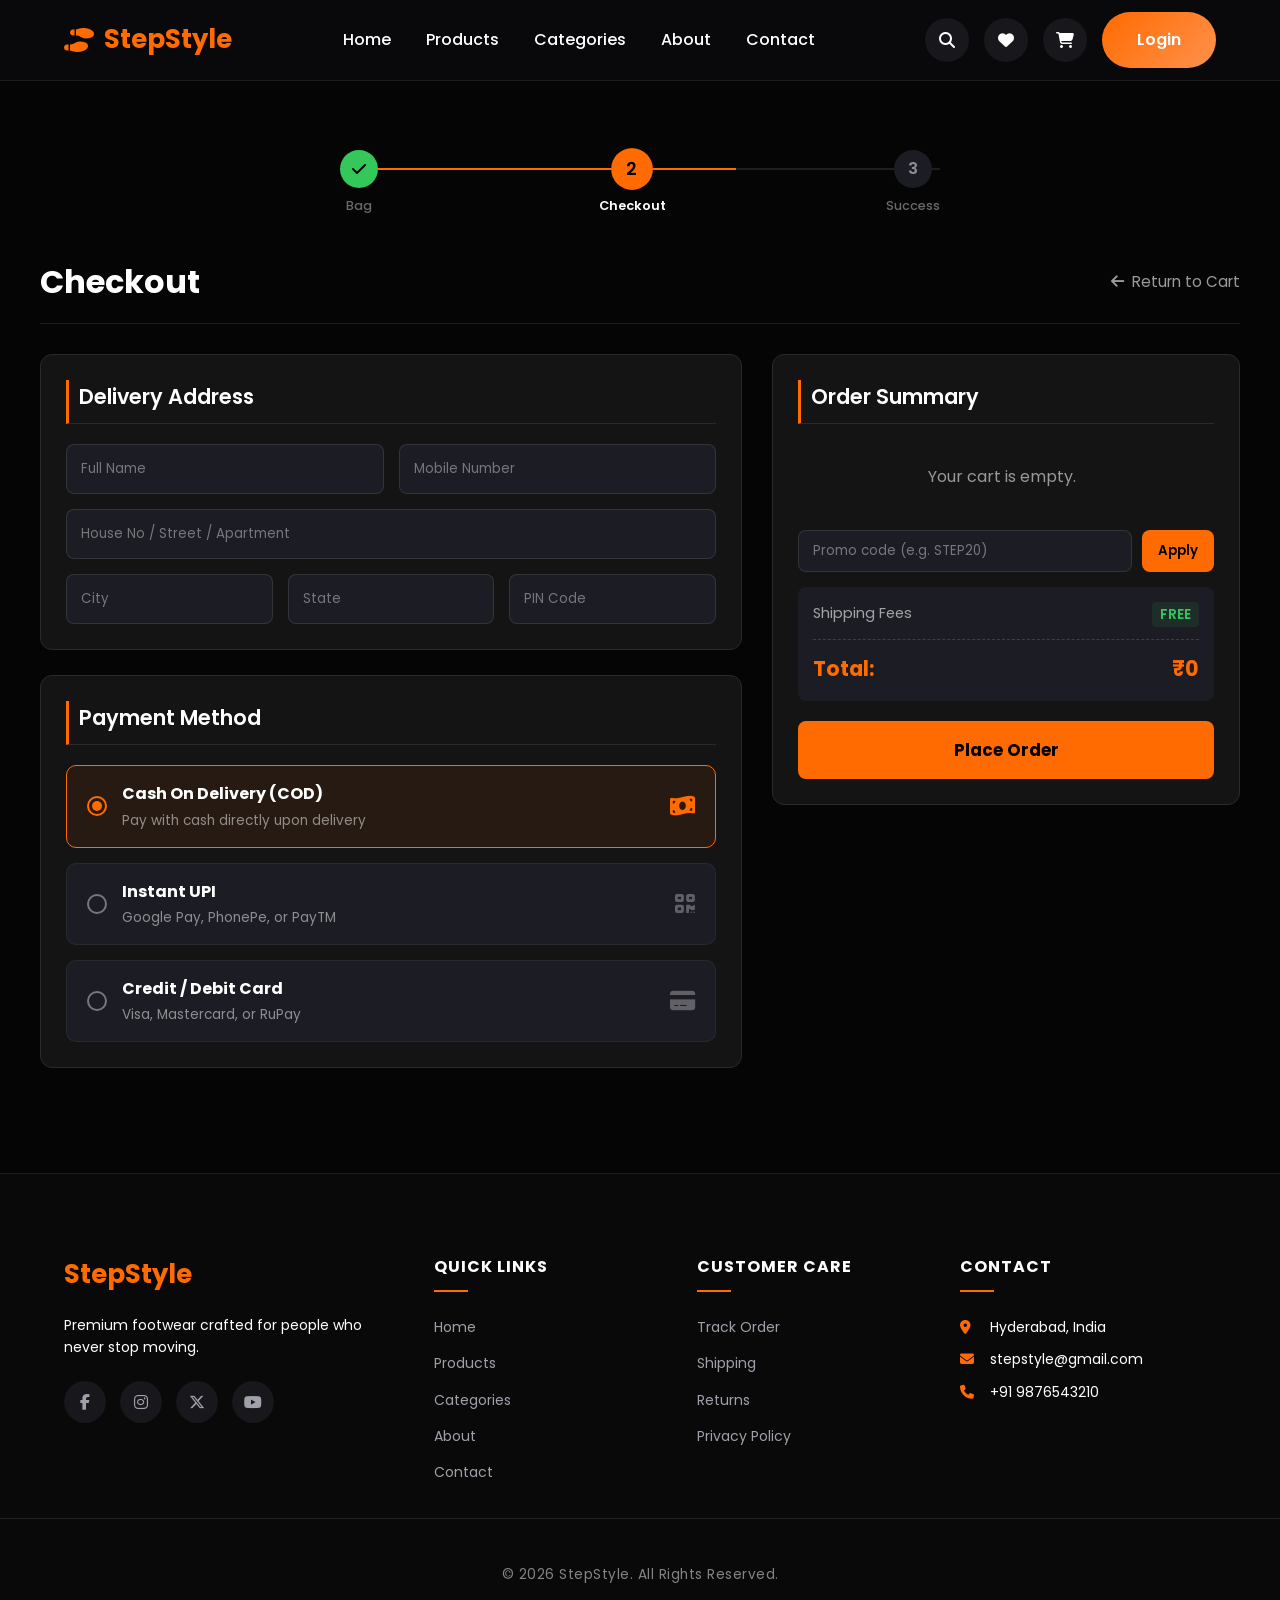
==== commit 73691c06: "bugs" ====
--- a/checkout.html
+++ b/checkout.html
@@ -11,76 +11,6 @@
     <link rel="preconnect" href="https://fonts.gstatic.com" crossorigin>
     <link href="https://fonts.googleapis.com/css2?family=Poppins:wght@300;400;500;600;700&display=swap" rel="stylesheet">
     <link rel="stylesheet" href="https://cdnjs.cloudflare.com/ajax/libs/font-awesome/6.6.0/css/all.min.css">
-
-    <style>
-        /* Modern Checkout Enhancement Styling */
-        body { font-family: 'Poppins', sans-serif; background-color: #f9f9f9; color: #333; margin: 0; }
-        .checkout-section { padding: 40px 20px; max-width: 1200px; margin: 0 auto; }
-        .checkout-two-column-grid { display: grid; grid-template-columns: 7fr 4fr; gap: 30px; align-items: start; }
-        
-        /* Progress Steps Bar */
-        .checkout-progress-bar { display: flex; justify-content: space-between; max-width: 600px; margin: 0 auto 40px auto; position: relative; }
-        .checkout-progress-bar::before { content: ''; position: absolute; top: 18px; left: 0; right: 0; height: 2px; background: #e0e0e0; z-index: 1; }
-        .progress-line-fill { position: absolute; top: 18px; left: 0; width: 66%; height: 2px; background: #333; z-index: 1; }
-        .step { position: relative; z-index: 2; display: flex; flex-direction: column; align-items: center; text-align: center; }
-        .step-icon { width: 38px; height: 38px; border-radius: 50%; background: #e0e0e0; color: #666; display: flex; align-items: center; justify-content: center; font-weight: 600; font-size: 0.9rem; transition: 0.3s; }
-        .step.active .step-icon { background: #333; color: #fff; transform: scale(1.1); }
-        .step.completed .step-icon { background: #2e7d32; color: #fff; }
-        .step-label { font-size: 0.8rem; margin-top: 8px; font-weight: 500; color: #888; }
-        .step.active .step-label { color: #333; font-weight: 600; }
-
-        /* Form Controls & Containers */
-        .checkout-box-card, .sticky-summary-card { background: #fff; padding: 25px; border-radius: 12px; box-shadow: 0 4px 20px rgba(0,0,0,0.05); margin-bottom: 25px; border: 1px solid #eee; }
-        .checkout-box-card h2, .sticky-summary-card h2 { font-size: 1.25rem; font-weight: 600; margin-top: 0; margin-bottom: 20px; border-bottom: 1px solid #eee; padding-bottom: 10px; }
-        .form-input-stack input { width: 100%; padding: 12px 16px; margin-bottom: 15px; border: 1px solid #ddd; border-radius: 8px; font-family: inherit; font-size: 0.95rem; box-sizing: border-box; transition: 0.3s; }
-        .form-input-stack input:focus { border-color: #333; outline: none; box-shadow: 0 0 0 3px rgba(0,0,0,0.05); }
-        .form-row { display: flex; gap: 15px; }
-        .form-row input { flex: 1; }
-
-        /* Premium Radio Options */
-        .premium-payment-label { display: flex; align-items: center; padding: 15px 20px; border: 2px solid #eee; border-radius: 10px; margin-bottom: 12px; cursor: pointer; transition: 0.3s; position: relative; }
-        .premium-payment-label:hover { border-color: #bbb; background: #fafafa; }
-        .premium-payment-label input[type="radio"] { display: none; }
-        .custom-radio-circle { width: 18px; height: 18px; border: 2px solid #ccc; border-radius: 50%; margin-right: 15px; display: inline-block; position: relative; transition: 0.3s; }
-        .premium-payment-label input[type="radio"]:checked + .custom-radio-circle { border-color: #333; }
-        .premium-payment-label input[type="radio"]:checked + .custom-radio-circle::after { content: ''; position: absolute; width: 10px; height: 10px; background: #333; border-radius: 50%; top: 4px; left: 4px; }
-        .premium-payment-label input[type="radio"]:checked ~ .payment-meta strong { color: #333; }
-        .premium-payment-label:has(input[type="radio"]:checked) { border-color: #333; background: rgba(0,0,0,0.01); }
-        .payment-meta { flex: 1; }
-        .payment-meta strong { font-size: 0.95rem; display: block; color: #555; }
-        .payment-meta p { margin: 2px 0 0 0; font-size: 0.8rem; color: #777; }
-        .premium-payment-label i { font-size: 1.4rem; color: #555; }
-
-        /* Summary Panel Items Box */
-        .summary-items-scrollbox { max-height: 240px; overflow-y: auto; margin-bottom: 20px; padding-right: 5px; }
-        .summary-checkout-item { display: flex; align-items: center; gap: 15px; padding: 12px 0; border-bottom: 1px dashed #eee; }
-        .summary-item-thumb { width: 60px; height: 60px; border-radius: 8px; overflow: hidden; background: #f5f5f5; border: 1px solid #eee; flex-shrink: 0; }
-        .summary-item-thumb img { width: 100%; height: 100%; object-fit: cover; }
-        .summary-item-info { flex: 1; }
-        .summary-item-info h4 { margin: 0; font-size: 0.9rem; font-weight: 500; }
-        .summary-item-info p { margin: 4px 0 0 0; font-size: 0.8rem; color: #777; }
-        .summary-item-price { font-weight: 600; font-size: 0.9rem; }
-
-        /* Promo UI Elements */
-        .promo-code-container { display: flex; gap: 10px; margin-bottom: 18px; }
-        .promo-code-container input { flex: 1; padding: 10px 14px; border: 1px solid #ddd; border-radius: 8px; font-family: inherit; font-size: 0.9rem; }
-        .promo-code-container button { padding: 10px 16px; background: #333; color: #fff; border: none; border-radius: 8px; font-weight: 500; cursor: pointer; transition: 0.2s; }
-        .promo-code-container button:hover { background: #000; }
-        .promo-msg-feedback { font-size: 0.8rem; font-weight: 500; margin-top: -12px; margin-bottom: 12px; display: none; }
-
-        /* Pricing Totals Box */
-        .receipt-pricing-footer { background: #fafafa; padding: 15px; border-radius: 8px; }
-        .receipt-row { display: flex; justify-content: space-between; font-size: 0.9rem; margin-bottom: 8px; color: #666; }
-        .free-shipping-tag { color: #2e7d32; font-weight: 600; font-size: 0.85rem; background: rgba(46,125,50,0.1); padding: 2px 8px; border-radius: 4px; }
-        .checkout-grand-total { font-size: 1.3rem; margin: 10px 0 0 0; font-weight: 700; color: #111; display: flex; justify-content: space-between; }
-        .place-order { width: 100%; padding: 15px; background: #2e7d32; color: white; border: none; border-radius: 8px; font-size: 1.05rem; font-weight: 600; cursor: pointer; margin-top: 20px; transition: 0.3s; box-shadow: 0 4px 12px rgba(46,125,50,0.2); }
-        .place-order:hover { background: #1b5e20; transform: translateY(-1px); }
-
-        @media(max-width: 768px) {
-            .checkout-two-column-grid { grid-template-columns: 1fr; }
-            .form-row { flex-direction: column; gap: 0; }
-        }
-    </style>
 </head>
 <body>
 
@@ -129,9 +59,9 @@
                 </div>
             </div>
 
-            <div class="checkout-header-block" style="margin-bottom: 25px;">
-                <h1 style="margin: 0; font-size: 2rem; font-weight: 700;">Checkout</h1>
-                <a href="cart.html" class="back-link" style="color: #666; text-decoration: none; font-size: 0.9rem; display: inline-block; margin-top: 5px;"><i class="fa-solid fa-arrow-left"></i> Return to Cart</a>
+            <div class="checkout-header-block">
+                <h1>Checkout</h1>
+                <a href="cart.html" class="back-link"><i class="fa-solid fa-arrow-left"></i> Return to Cart</a>
             </div>
 
             <form id="checkoutForm" class="checkout-two-column-grid">
@@ -215,11 +145,11 @@
                                 <span>Shipping Fees</span>
                                 <span class="free-shipping-tag">FREE</span>
                             </div>
-                            <div class="receipt-row" id="discountContainer" style="display: none; color: #2e7d32; font-weight: 500;">
+                            <div class="receipt-row" id="discountContainer" style="display: none; color: #34c759; font-weight: 500;">
                                 <span>Discount Extra</span>
                                 <span id="discountValue">-₹0</span>
                             </div>
-                            <hr class="receipt-divider" style="border: 0; border-top: 1px dashed #ddd; margin: 12px 0;">
+                            <hr class="receipt-divider">
                             <div class="checkout-grand-total">
                                 <span>Total:</span>
                                 <span id="totalPrice">₹0</span>
@@ -269,12 +199,11 @@
                 <p><i class="fa-solid fa-phone"></i> +91 9876543210</p>
             </div>
         </div>
-        <hr style="border:0; border-top:1px solid #eee; margin:20px 0;">
-        <p class="copyright" style="text-align:center; color:#888; font-size:0.85rem;">© 2026 StepStyle. All Rights Reserved.</p>
+        <hr style="border:0; border-top:1px solid rgba(255,255,255,.1); margin:20px 0;">
+        <p class="copyright" style="text-align:center; color:rgba(255,255,255,.5); font-size:0.85rem;">© 2026 StepStyle. All Rights Reserved.</p>
     </footer>
 
     <!-- JavaScript Files -->
-
     <script src="script.js"></script>
 </body>
 </html>
--- a/style.css
+++ b/style.css
@@ -1,7111 +1,852 @@
-/*==================================================
-            STEPSTYLE PREMIUM CSS
-            COMPLETE UNIFIED STYLESHEET
-==================================================*/
+/* ==========================================================================
+   STEPSTYLE — MAIN STYLESHEET
+   One file, one theme, no duplicate rules. Organized top to bottom:
+   Reset > Variables > Layout helpers > Navbar > Buttons > Toasts >
+   Home page > Products page > Categories page > About page > Contact page >
+   Auth pages > Cart > Wishlist > Checkout > Footer > Responsive
+   ========================================================================== */
 
 @import url('https://fonts.googleapis.com/css2?family=Poppins:wght@300;400;500;600;700;800&display=swap');
 
-/*====================
-        RESET
-=====================*/
-*{ margin: 0; padding: 0; box-sizing: border-box; }
-html{ scroll-behavior: smooth; }
-body{ font-family: 'Poppins', sans-serif; background: #0B0B0F; color: #ffffff; overflow-x: hidden; }
-
-:root{
+/* ---------- Reset ---------- */
+* { margin: 0; padding: 0; box-sizing: border-box; }
+html { scroll-behavior: smooth; }
+body {
+    font-family: 'Poppins', sans-serif;
+    background: #050505;
+    color: #ffffff;
+    overflow-x: hidden;
+    line-height: 1.6;
+}
+img { max-width: 100%; display: block; }
+a { text-decoration: none; color: inherit; }
+ul { list-style: none; }
+button { font-family: inherit; }
+
+/* ---------- Variables ---------- */
+:root {
     --primary: #ff6b00;
     --primary-light: #ff914d;
-    --dark: #0B0B0F;
-    --card: #17171C;
-    --card2: #1F1F25;
+    --primary-dark: #e05e00;
+    --dark: #050505;
+    --card: #0d0d0d;
+    --card-2: #17171c;
     --text: #ffffff;
-    --gray: #bdbdbd;
+    --gray: #a0a0ab;
     --border: rgba(255, 255, 255, .08);
-    --shadow: 0 15px 35px rgba(0, 0, 0, .35);
-}
-
-.container{ width: 90%; max-width: 1280px; margin: auto; }
-section{ padding: 90px 0; }
-img{ width: 100%; display: block; }
-a{ text-decoration: none; }
-ul{ list-style: none; }
-h1, h2, h3{ font-weight: 700; }
-p{ color: var(--gray); line-height: 1.7; }
-
-/*====================
-        NAVBAR
-=====================*/
-.main-header{
+    --shadow: 0 15px 35px rgba(0, 0, 0, .4);
+}
+
+/* ---------- Layout helpers ---------- */
+.container { width: 90%; max-width: 1200px; margin: 0 auto; }
+section { padding: 90px 0; }
+section h2 { text-align: center; font-size: 42px; margin-bottom: 50px; }
+
+/* ---------- Navbar ---------- */
+.main-header {
     position: fixed; top: 0; left: 0; width: 100%; z-index: 999;
-    background: rgba(11, 11, 15, .80);
+    background: rgba(11, 11, 15, .82);
     backdrop-filter: blur(18px);
     -webkit-backdrop-filter: blur(18px);
     border-bottom: 1px solid var(--border);
 }
-.navbar{
+.navbar {
     width: 90%; max-width: 1280px; margin: auto; height: 80px;
     display: flex; justify-content: space-between; align-items: center;
 }
-.logo{ display: flex; align-items: center; gap: 10px; color: var(--primary); font-size: 30px; font-weight: 700; }
-.logo i{ font-size: 28px; }
-.nav-links{ display: flex; gap: 35px; }
-.nav-links a{ color: white; position: relative; transition: .3s; font-weight: 500; }
-.nav-links a::after{
+.logo { display: flex; align-items: center; gap: 10px; color: var(--primary); font-size: 26px; font-weight: 700; }
+.logo i { font-size: 24px; }
+.nav-links { display: flex; gap: 35px; }
+.nav-links a { color: white; position: relative; transition: .3s; font-weight: 500; }
+.nav-links a::after {
     content: ""; position: absolute; left: 0; bottom: -8px; width: 0; height: 2px;
     background: var(--primary); transition: .3s;
 }
-.nav-links a:hover{ color: var(--primary); }
-.nav-links a:hover::after, .nav-links a.active::after{ width: 100%; }
-.nav-links a.active{ color: var(--primary); }
-.nav-actions{ display: flex; align-items: center; gap: 15px; }
-.icon-btn{
-    width: 45px; height: 45px; border: none; border-radius: 50%; background: var(--card);
-    color: white; cursor: pointer; transition: .35s; display: inline-flex;
+.nav-links a:hover { color: var(--primary); }
+.nav-links a:hover::after, .nav-links a.active::after { width: 100%; }
+.nav-links a.active { color: var(--primary); }
+.nav-actions { display: flex; align-items: center; gap: 15px; }
+.icon-btn {
+    width: 44px; height: 44px; border: none; border-radius: 50%; background: var(--card-2);
+    color: white; cursor: pointer; transition: .3s; display: inline-flex;
     justify-content: center; align-items: center; font-size: 16px;
 }
-.icon-btn:hover{ background: var(--primary); transform: translateY(-3px); }
-.login-btn{
-    padding: 12px 28px; border: none; border-radius: 50px;
+.icon-btn:hover { background: var(--primary); transform: translateY(-3px); }
+.icon-btn.active { background: var(--primary); }
+.menu-btn { display: none; color: white; font-size: 24px; background: none; border: none; cursor: pointer; }
+.user-profile-nav { display: flex; align-items: center; gap: 12px; }
+.logout-btn {
+    background: transparent; border: 1px solid rgba(255, 255, 255, .2); color: #fff;
+    padding: 8px 16px; border-radius: 6px; font-size: .85rem; cursor: pointer; transition: .2s;
+}
+.logout-btn:hover { border-color: var(--primary); color: var(--primary); }
+
+/* ---------- Buttons ---------- */
+.btn {
+    display: inline-block; padding: 15px 35px; border-radius: 50px; font-weight: 600;
+    transition: .3s; cursor: pointer; text-align: center; border: none; color: white;
     background: linear-gradient(135deg, var(--primary), var(--primary-light));
-    color: white; cursor: pointer; font-weight: 600; transition: .35s; text-align: center;
-}
-.login-btn:hover{ transform: translateY(-4px); box-shadow: 0 15px 30px rgba(255, 107, 0, .35); }
-.menu-btn{ display: none; color: white; font-size: 24px; background: none; border: none; cursor: pointer; }
-
-@media(max-width: 900px){
-    .menu-btn{ display: block; }
-    .nav-links{
-        position: fixed; top: 80px; left: 0; width: 100%; background: #101014;
-        flex-direction: column; align-items: center; gap: 0;
-        max-height: 0; overflow: hidden; transition: .35s;
-    }
-    .nav-links.active{ max-height: 400px; padding: 20px 0; }
-    .nav-links li{ width: 100%; text-align: center; padding: 12px 0; }
-}
-
-/*====================
-    MARQUEE STRIP
-=====================*/
-.marquee{
-    background: var(--card);
-    border-top: 1px solid var(--border);
-    border-bottom: 1px solid var(--border);
-    overflow: hidden;
-    padding: 18px 0;
-}
-.marquee-track{ display: flex; gap: 60px; width: max-content; animation: scroll-marquee 22s linear infinite; }
-.marquee-track span{
-    display: flex; align-items: center; gap: 10px; font-size: 14px; font-weight: 500;
-    color: var(--gray); white-space: nowrap;
-}
-.marquee-track span i{ color: var(--primary); }
-@keyframes scroll-marquee{ from{ transform: translateX(0); } to{ transform: translateX(-50%); } }
-
-/*====================
-       BUTTONS
-=====================*/
-.btn{
+}
+.btn:hover { transform: translateY(-3px); box-shadow: 0 15px 30px rgba(255, 107, 0, .35); }
+.btn-outline {
     display: inline-block; padding: 15px 35px; border-radius: 50px; font-weight: 600;
-    transition: .35s; cursor: pointer; text-align: center;
-    background: linear-gradient(135deg, var(--primary), var(--primary-light));
-    color: white; border: none;
-}
-.btn:hover{ transform: translateY(-4px); box-shadow: 0 15px 30px rgba(255, 107, 0, .35); }
-
-.btn-outline{
-    display: inline-block; padding: 15px 35px; border-radius: 50px; font-weight: 600;
-    text-align: center; cursor: pointer; transition: .35s;
-    border: 2px solid white; color: white; background: transparent;
-}
-.btn-outline:hover{ background: white; color: black; transform: translateY(-4px); }
-
-/*====================
-      SECTION TITLE
-=====================*/
-section h2{ text-align: center; font-size: 42px; margin-bottom: 50px; position: relative; }
-section h2::after{
-    content: ""; width: 70px; height: 4px; background: var(--primary);
-    display: block; margin: 15px auto 0; border-radius: 20px;
-}
-
-/*====================
-     CATEGORIES
-=====================*/
-.categories{ background: #101014; }
-.category-grid{ display: grid; grid-template-columns: repeat(auto-fit, minmax(280px, 1fr)); gap: 30px; }
-.category-card{
-    position: relative; background: var(--card); border-radius: 20px; overflow: hidden;
-    transition: .35s; border: 1px solid var(--border); box-shadow: var(--shadow); cursor: pointer;
-}
-.category-card:hover{ transform: translateY(-12px); }
-.category-card img{ width: 100%; height: 240px; object-fit: cover; transition: .4s; }
-.category-card:hover img{ transform: scale(1.08); }
-.category-info{ padding: 20px; }
-.category-info h3{ padding: 0 0 5px; font-size: 22px; }
-.category-info p{ margin-bottom: 15px; font-size: 14px; }
-
-/*====================
-     PRODUCTS
-=====================*/
-.products{ background: #0B0B0F; }
-.product-grid{ display: grid; grid-template-columns: repeat(auto-fit, minmax(280px, 1fr)); gap: 35px; }
-.product-card{
-    position: relative; background: var(--card); border-radius: 22px; overflow: hidden;
-    border: 1px solid var(--border); transition: .35s; box-shadow: var(--shadow); cursor: pointer;
-}
-.product-card:hover{ transform: translateY(-12px); box-shadow: 0 25px 45px rgba(255, 107, 0, .15); }
-.product-card img{ width: 100%; height: 280px; object-fit: cover; transition: .45s; }
-.product-card:hover img{ transform: scale(1.08); }
-.product-card h3{ font-size: 24px; padding: 20px 20px 10px; }
-.price{ color: var(--primary); font-size: 24px; font-weight: 700; padding: 0 20px; }
-.rating{ padding: 15px 20px; color: #FFD43B; font-size: 18px; }
-.product-card .btn{ margin: 20px; }
-.product-info{ padding-bottom: 20px; }
-.product-card p{ padding: 0 20px; }
-
-.product-thumb{ position: relative; overflow: hidden; }
-.wishlist-btn{
-    position: absolute; top: 15px; right: 15px; width: 42px; height: 42px; border: none;
-    border-radius: 50%; background: rgba(255,255,255,.92); color: #333; cursor: pointer;
-    font-size: 16px; display: flex; align-items: center; justify-content: center; transition: .3s; z-index: 5;
-}
-.wishlist-btn:hover{ background: var(--primary); color: white; transform: scale(1.1); }
-.wishlist-btn.active{ color: #ff3b30; }
-.stars{ color: #FFD43B; padding: 15px 20px 0; font-size: 16px; }
-
-.category-tag{
-    display: inline-block; color: var(--primary); font-size: 12px; font-weight: 600;
-    text-transform: uppercase; padding: 15px 20px 0;
-}
-.price-row{ display: flex; justify-content: space-between; align-items: center; padding: 10px 20px 0; }
-.add-to-cart-btn{
-    border: none; background: var(--primary); color: white; padding: 10px 18px;
-    border-radius: 50px; cursor: pointer; font-weight: 600; transition: .3s;
-}
-.add-to-cart-btn:hover{ background: var(--primary-light); }
-.view-btn{ margin: 15px 20px 20px; width: calc(100% - 40px); }
-.no-products, .no-results, .empty-message{
-    text-align: center; grid-column: 1 / -1; padding: 40px 0; color: var(--gray);
-}
-
-.category-card::before, .product-card::before{
-    content: ""; position: absolute; inset: 0;
-    background: linear-gradient(transparent, rgba(255, 255, 255, .02));
-    opacity: 0; transition: .35s; pointer-events: none;
-}
-.category-card:hover::before, .product-card:hover::before{ opacity: 1; }
-
-/*====================
-     OFFER BANNER
-=====================*/
-.offer-banner h2{ font-size: 52px; color: white; margin-bottom: 20px; }
-.offer-banner p{ color: white; font-size: 20px; margin-bottom: 30px; }
-.offer .btn, .offer-banner .btn{ background: white; color: black; }
-.offer .btn:hover, .offer-banner .btn:hover{ background: black; color: white; }
-
-/*====================
-      REVIEWS
-=====================*/
-.reviews{ background: #101014; }
-.review-grid{ display: grid; grid-template-columns: repeat(auto-fit, minmax(280px, 1fr)); gap: 30px; }
-.review-card{
-    background: var(--card); border-radius: 20px; padding: 35px; border: 1px solid var(--border);
-    transition: .35s; box-shadow: var(--shadow);
-}
-.review-card:hover{ transform: translateY(-10px); }
-.review-card h3{ color: white; margin-bottom: 10px; }
-.review-card .stars{ padding: 0; margin-bottom: 20px; }
-.review-card p{ font-size: 15px; line-height: 1.8; }
-
-/*====================
-        FOOTER
-=====================*/
-.main-footer{ background: #090909; border-top: 1px solid var(--border); padding: 80px 0 0; }
-.footer-container{
-    width: 90%; max-width: 1280px; margin: 0 auto;
-    display: grid; grid-template-columns: 1.5fr 1fr 1fr 1.2fr; gap: 50px;
-}
-.footer-box h2{ color: var(--primary); font-size: 26px; margin-bottom: 18px; }
-.footer-box h3{
-    color: white; font-size: 16px; text-transform: uppercase; letter-spacing: 1px;
-    margin-bottom: 24px; position: relative; padding-bottom: 12px;
-}
-.footer-box h3::after{ content: ""; position: absolute; left: 0; bottom: 0; width: 34px; height: 2px; background: var(--primary); }
-.footer-box p{ font-size: 14px; line-height: 1.8; margin-bottom: 10px; }
-.footer-box a{ display: block; color: var(--gray); font-size: 14px; margin-bottom: 14px; transition: .3s; }
-.footer-box a:hover{ color: var(--primary); padding-left: 6px; }
-.footer-box p i{ color: var(--primary); width: 18px; margin-right: 8px; }
-.social-icons{ display: flex; gap: 14px; margin-top: 22px; }
-.social-icons a{
-    width: 42px; height: 42px; display: flex; justify-content: center; align-items: center;
-    border-radius: 50%; background: var(--card); color: white; font-size: 16px; margin-bottom: 0; transition: .3s;
-}
-.social-icons a:hover{ background: var(--primary); color: white; transform: translateY(-4px); padding-left: 0; }
-.main-footer hr{ border: none; border-top: 1px solid var(--border); margin-top: 60px; }
-.copyright{ text-align: center; padding: 25px 20px; color: #777; font-size: 13px; letter-spacing: .5px; }
-
-@media(max-width: 900px){ .footer-container{ grid-template-columns: repeat(2, 1fr); gap: 40px; } }
-@media(max-width: 600px){
-    .footer-container{ grid-template-columns: 1fr; text-align: center; gap: 45px; }
-    .footer-box h3::after{ left: 50%; transform: translateX(-50%); }
-    .footer-box a:hover{ padding-left: 0; }
-    .social-icons{ justify-content: center; }
-}
-
-/*====================
-   BACK TO TOP BUTTON
-=====================*/
-.back-to-top.show{ opacity: 1; visibility: visible; }
-.back-to-top:hover{ transform: translateY(-5px); }
-
-/*==================================
-        PRODUCTS PAGE
-==================================*/
-.page-title h1{ font-size: 52px; color: #fff; }
-.page-title p{ color: #bdbdbd; margin-top: 10px; }
-.filters select{
-    padding: 15px 25px; border-radius: 50px; background: #17171C; color: white;
-    border: 1px solid var(--border); cursor: pointer;
-}
-.search-box input{
-    width: 100%; padding: 15px 50px 15px 20px; background: #17171C; border: 1px solid var(--border);
-    color: white; border-radius: 50px; outline: none;
-}
-.search-box input:focus{ border-color: var(--primary); }
-.search-box button{
-    position: absolute; right: 8px; top: 50%; transform: translateY(-50%); width: 38px; height: 38px;
-    border: none; border-radius: 50%; background: var(--primary); color: white; cursor: pointer;
-    display: flex; align-items: center; justify-content: center;
-}
-
-/*==================================
-        CATEGORY PAGE
-==================================*/
-.category-banner h1{ font-size: 60px; }
-.category-grid{ margin-top: 60px; }
-
-/*==================================
-        PRODUCT DETAILS
-==================================*/
-.product-details{ width: 90%; max-width: 1300px; margin: 140px auto; display: grid; grid-template-columns: 1fr 1fr; gap: 60px; align-items: center; }
-.product-gallery{ background: #17171C; padding: 30px; border-radius: 25px; }
-.main-image{ width: 100%; height: 500px; object-fit: contain; }
-.product-info h1{ font-size: 48px; margin-bottom: 20px; }
-.product-info .price{ font-size: 38px; margin-bottom: 20px; padding: 0; }
-.product-info p{ margin-bottom: 30px; padding: 0; }
-.sizes{ display: flex; gap: 15px; margin-bottom: 30px; }
-.sizes button{
-    width: 55px; height: 55px; border: none; border-radius: 12px; background: #17171C;
-    color: white; cursor: pointer; transition: .3s;
-}
-.sizes button:hover{ background: #ff6b00; }
-.action-buttons{ display: flex; gap: 15px; flex-wrap: wrap; }
-.cart-btn, .buy-btn{
-    border: none; padding: 16px 32px; border-radius: 50px; cursor: pointer; font-weight: 600; transition: .3s;
-}
-.cart-btn{ background: #24242d; color: white; }
-.cart-btn:hover{ background: #34343f; }
-.buy-btn{ background: linear-gradient(135deg, var(--primary), var(--primary-light)); color: white; }
-.buy-btn:hover{ transform: translateY(-4px); box-shadow: 0 15px 30px rgba(255, 107, 0, .35); }
-
-/*==================================
-        ABOUT PAGE
-==================================*/
-.about-section{ width: 90%; max-width: 1280px; margin: 130px auto; }
-.about-container{ display: grid; grid-template-columns: 1fr 1fr; gap: 60px; align-items: center; }
-.about-container img{ border-radius: 25px; }
-.about-container h2{ text-align: left; margin-bottom: 25px; }
-.about-container h2::after{ margin: 15px 0; }
-.about-container p{ margin-bottom: 20px; }
-.feature-grid{ margin-top: 60px; display: grid; grid-template-columns: repeat(auto-fit, minmax(240px, 1fr)); gap: 25px; }
-.feature:hover{ transform: translateY(-8px); }
-.feature i{ font-size: 42px; color: #ff6b00; margin-bottom: 20px; }
-.stats-container{ display: flex; flex-wrap: wrap; justify-content: center; gap: 60px; }
-.stat-item h2{ font-size: 48px; color: white; }
-.stat-item p{ color: white; }
-
-/*==================================
-        CONTACT PAGE
-==================================*/
-.contact-card i{ font-size: 35px; color: #ff6b00; margin-bottom: 15px; }
-.contact-form{ background: #17171C; padding: 40px; border-radius: 20px; max-width: 700px; margin: 40px auto 0; }
-.contact-form input, .contact-form textarea{
-    width: 100%; padding: 18px; margin-bottom: 20px; border: none; border-radius: 12px;
-    background: #24242d; color: white; outline: none;
-}
-.contact-form textarea{ resize: none; height: 180px; }
-.contact-form button{ border: none; }
-.offer h2{ color: white; font-size: 38px; margin-bottom: 15px; }
-.offer p{ color: white; margin-bottom: 25px; }
-.newsletter-form input{ flex: 1; min-width: 240px; padding: 16px 20px; border-radius: 50px; border: none; outline: none; }
-
-/*==================================
-        LOGIN & SIGNUP
-==================================*/
-.auth-section{
-    min-height: 100vh; display: flex; justify-content: center; align-items: center;
-    padding: 120px 20px; background: linear-gradient(135deg, #0f0f0f, #191919);
-}
-.auth-box{
-    width: 100%; max-width: 450px; background: #17171C; padding: 45px; border-radius: 25px;
-    border: 1px solid var(--border); box-shadow: 0 20px 40px rgba(0, 0, 0, .35);
-}
-.auth-box h1{ text-align: center; margin-bottom: 10px; font-size: 40px; }
-.auth-box p{ text-align: center; color: #aaa; margin-bottom: 30px; }
-.auth-box input{
-    width: 100%; padding: 16px; margin-bottom: 18px; background: #24242d; color: white;
-    border: none; border-radius: 12px; outline: none;
-}
-.auth-box button{ width: 100%; border: none; }
-.auth-box a{ color: #ff6b00; text-decoration: none; }
-.auth-switch{ margin-top: 20px; text-align: center; }
-
-/*==================================
-              CART
-==================================*/
-.cart-card img{ width: 100px; height: 100px; object-fit: contain; border-radius: 10px; }
-.cart-card h3{ margin-bottom: 8px; }
-.cart-summary h2{ margin-bottom: 20px; }
-
-/*==================================
-             WISHLIST
-==================================*/
-.empty-cart .btn{ margin-top: 20px; }
-
-/*==================================
-            CHECKOUT
-==================================*/
-.checkout-section{ width: 90%; max-width: 1200px; margin: 130px auto; }
-.back-link{ color: var(--gray); display: flex; align-items: center; gap: 8px; }
-.back-link:hover{ color: var(--primary); }
-.checkout-box h2{ margin-bottom: 25px; text-align: left; }
-.checkout-box h2::after{ display: none; }
-.checkout-box input{
-    width: 100%; padding: 16px; margin-bottom: 20px; background: #24242d; border: none;
-    border-radius: 10px; color: white;
-}
-.place-order{
-    width: 100%; border: none; background: linear-gradient(135deg, var(--primary), var(--primary-light));
-    color: white; padding: 16px; border-radius: 50px; font-weight: 600; cursor: pointer; margin-top: 20px;
-}
-.order-item img{ width: 55px; height: 55px; object-fit: contain; border-radius: 8px; }
-
-/*==================================
-             LOADER
-==================================*/
-.loader::after{
-    content: ""; width: 70px; height: 70px; border-radius: 50%;
-    border: 6px solid rgba(255, 255, 255, .15); border-top: 6px solid #ff6b00;
-    animation: spin 1s linear infinite;
-}
-@keyframes spin{ to{ transform: rotate(360deg); } }
-
-/*==================================
-            RESPONSIVE
-==================================*/
-@media(max-width: 900px){
-    .product-details, .about-container, .contact-container, .checkout-container{ grid-template-columns: 1fr; }
-    .main-image{ height: 350px; }
-    .category-banner h1, .page-title h1{ font-size: 40px; }
-    .auth-box{ padding: 30px; }
-}
-
-@media(max-width: 768px){
-    .hero h1{ font-size: 48px; }
-    .newsletter-form input{ width: 100%; }
-}
-/*====================
-   CATEGORY & PRODUCT — HOVER POLISH
-=====================*/
-.category-overlay i{
-    font-size: 40px;
-    color: var(--primary);
-}
-.category-card:hover .category-overlay{ opacity: 1; }
-
-.count{
-    color: var(--primary);
-    font-size: 13px;
-}
-
-.review-count{
-    color: var(--gray);
-    font-size: 13px;
-}
-
-.product-thumb:hover .quick-add{ transform: translateY(0); }
-.price span{
-    display: inline-block;
-    font-size: 15px;
-    font-weight: 400;
-    color: var(--gray);
-    text-decoration: line-through;
-    margin-left: 8px;
-}
-
-
-.filters select {
-    padding: 10px 16px;
-}
-
-.hero-glow {
-    position: absolute;
-    top: 50%;
-    right: 8%;
-    width: 480px;
-    height: 480px;
-    background: radial-gradient(circle, rgba(255,95,31,0.35) 0%, transparent 70%);
-    transform: translateY(-50%);
-    pointer-events: none;
-    z-index: 0;
-}
-
-
-fp4 { transform: rotate(8deg) translateY(-10px); animation-delay: 1.2s; }
-
-@keyframes stepIn {
-    from { opacity: 0; }
-    to { opacity: 0.7; }
-}
-
-
-
-.hero h1 {
-    font-family: 'Anton', sans-serif;
-    font-size: clamp(48px, 7vw, 88px);
-    line-height: 0.95;
-    letter-spacing: 1px;
-    margin: 14px 0 20px;
-    color: #f5f1ea;
-}
-
-.hero h1 span {
-    color: #ff5f1f;
-    -webkit-text-stroke: 1px #ff5f1f;
-}
-
-.hero p {
-    font-size: 17px;
-    color: #b8b6b0;
-    max-width: 420px;
-    margin-bottom: 32px;
-}
-
-
-.btn-outline-hero:hover {
-    background: #f5f1ea;
-    color: #0d0d10;
-}
-
-
-.hero-shoe img {
-    width: 100%;
-    border-radius: 16px;
-    box-shadow: 0 30px 60px rgba(0,0,0,0.5);
-}
-
-
-@keyframes float {
-    0%, 100% { transform: translateY(-50%) rotate(-8deg); }
-    50% { transform: translateY(-58%) rotate(-6deg); }
-}
-
-@media (max-width: 900px) {
-
-    @keyframes float { 0%,100% { transform: none; } 50% { transform: translateY(-8px); } }
-}
-
-@media (prefers-reduced-motion: reduce) {
-    .hero-shoe, .fp { animation: none; opacity: 1; }
-}
-
-.cat-hero .hero-overlay {
-    position: absolute;
-    inset: 0;
-    background: linear-gradient(180deg, rgba(11,11,15,.55) 0%, rgba(11,11,15,.88) 100%);
-}
-
-.cat-hero .hero-content {
-    position: relative;
-    z-index: 2;
-    max-width: 640px;
-    margin: 0 auto;
-}
-
-.cat-hero .hero-tag {
-    color: var(--primary);
-    letter-spacing: 3px;
-    font-size: 13px;
-    font-weight: 600;
-}
-
-.cat-hero h1 {
-    font-size: 56px;
-    margin: 14px 0 16px;
-    color: #fff;
-}
-
-.cat-hero h1 span {
-    color: var(--primary);
-}
-
-.cat-hero p {
-    font-size: 17px;
-    margin-bottom: 30px;
-}
-
-
-.cat-hero-strip span {
-    display: flex;
-    align-items: center;
-    gap: 8px;
-    background: rgba(23,23,28,.85);
-    backdrop-filter: blur(8px);
-    border: 1px solid var(--border);
-    padding: 10px 20px;
-    border-radius: 50px;
-    font-size: 14px;
-    font-weight: 500;
-    color: #fff;
-    transition: .3s;
-}
-
-.cat-hero-strip span:hover {
-    border-color: var(--primary);
-    color: var(--primary);
-    transform: translateY(-3px);
-}
-
-.cat-hero-strip i {
-    color: var(--primary);
-    font-size: 14px;
-}
-
-
-.cat-hero-stats h3 {
-    font-size: 32px;
-    color: var(--primary);
-    display: flex;
-    align-items: center;
-    justify-content: center;
-    gap: 6px;
-}
-
-.cat-hero-stats h3 i {
-    font-size: 18px;
-    color: #FFD43B;
-}
-
-.cat-hero-stats p {
-    font-size: 13px;
-    color: var(--gray);
-    margin-top: 4px;
-}
-
-
-@media (max-width: 768px) {
-    .cat-hero h1 { font-size: 38px; }
-    .cat-hero-stats h3 { font-size: 24px; }
-}
+    text-align: center; cursor: pointer; transition: .3s; border: 2px solid white; color: white; background: transparent;
+}
+.btn-outline:hover { background: white; color: black; transform: translateY(-3px); }
+
+/* ---------- Ticker / marquee (used on every inner page) ---------- */
+.ticker-wrap {
+    width: 100%; overflow: hidden; background: var(--primary); color: #000000; font-size: .75rem;
+    font-weight: 800; letter-spacing: 2px; padding: 10px 0; border-bottom: 1px solid rgba(0, 0, 0, .15);
+}
+.ticker { display: flex; white-space: nowrap; animation: ticker-scroll 25s linear infinite; }
+.ticker-item { padding: 0 50px; }
+@keyframes ticker-scroll { to { transform: translate3d(-50%, 0, 0); } }
+
+/* ---------- System monitor console strip ---------- */
+.system-monitor {
+    display: flex; align-items: center; gap: 12px; padding: 12px 20px; margin-bottom: 40px;
+    background: rgba(255, 255, 255, .03); border: 1px solid rgba(255, 255, 255, .1); border-radius: 8px;
+    font-family: monospace; font-size: .8rem;
+}
+.pulse-node {
+    width: 8px; height: 8px; background: var(--primary); border-radius: 50%;
+    box-shadow: 0 0 10px var(--primary); animation: pulse-beacon 1.5s infinite ease-in-out;
+}
+@keyframes pulse-beacon { 0%, 100% { opacity: .3; } 50% { opacity: 1; } }
+#terminal-log { color: rgba(255, 255, 255, .7); letter-spacing: 1px; }
+
+/* ---------- Toast notifications (script.js) ---------- */
+#toastContainer { position: fixed; bottom: 30px; right: 30px; z-index: 5000; display: flex; flex-direction: column; gap: 12px; }
+.toast-card {
+    display: flex; align-items: center; gap: 12px; background: var(--card-2); border: 1px solid var(--border);
+    border-left: 4px solid var(--primary); color: #fff; padding: 14px 20px; border-radius: 10px;
+    box-shadow: var(--shadow); min-width: 260px; max-width: 340px; font-size: .9rem;
+    opacity: 1; transition: opacity .3s ease, transform .3s ease;
+}
+.toast-card.success { border-left-color: #34c759; }
+.toast-card.error { border-left-color: #ff3b30; }
+.toast-card.warning { border-left-color: #ffcc00; }
+.toast-card.fade-out { opacity: 0; transform: translateX(20px); }
+.toast-card.success i { color: #34c759; }
+.toast-card.error i { color: #ff3b30; }
+.toast-card.warning i { color: #ffcc00; }
+.toast-card.info i { color: var(--primary); }
+
+/* ==========================================================================
+   HOME PAGE
+   ========================================================================== */
 .home-hero {
-    min-height: 640px;
-    display: flex;
-    align-items: center;
-    justify-content: space-between;
-    gap: 40px;
-    padding-top: 130px;
-    padding-bottom: 60px;
+    display: grid; grid-template-columns: 1fr 1.1fr; align-items: center; gap: 40px;
+    max-width: 1300px; margin: 0 auto; padding: 130px 40px 60px; min-height: 85vh;
+}
+.home-hero-tag {
+    font-size: .8rem; font-weight: 800; letter-spacing: 3px; color: var(--primary);
+    background: rgba(255, 107, 0, .1); padding: 6px 16px; border-radius: 100px; display: inline-block;
+}
+.home-hero-content h1 {
+    font-size: clamp(36px, 5vw, 4.5rem); font-weight: 900; line-height: 1.05; letter-spacing: -2px;
+    margin: 20px 0; text-transform: uppercase;
+}
+.highlight-orange { color: var(--primary); text-shadow: 0 0 40px rgba(255, 107, 0, .35); }
+.home-hero-content p { font-size: 1.1rem; color: rgba(255, 255, 255, .7); margin-bottom: 40px; max-width: 500px; }
+.home-hero-buttons { display: flex; gap: 20px; margin-bottom: 50px; flex-wrap: wrap; }
+.btn-hero-primary {
+    background: var(--primary); color: #000; padding: 16px 36px; border-radius: 12px; font-weight: 800;
+    display: inline-flex; align-items: center; gap: 10px; box-shadow: 0 10px 30px rgba(255, 107, 0, .3); transition: .3s;
+}
+.btn-hero-primary:hover { transform: translateY(-3px); box-shadow: 0 15px 40px rgba(255, 107, 0, .5); background: #fff; }
+.btn-hero-secondary {
+    background: transparent; color: #fff; border: 2px solid rgba(255, 255, 255, .15);
+    padding: 14px 34px; border-radius: 12px; font-weight: 700; transition: .3s;
+}
+.btn-hero-secondary:hover { border-color: #fff; background: rgba(255, 255, 255, .05); transform: translateY(-3px); }
+.home-hero-stats { display: flex; align-items: center; gap: 30px; border-top: 1px solid rgba(255, 255, 255, .08); padding-top: 30px; flex-wrap: wrap; }
+.home-hero-stat h3 { font-size: 2rem; font-weight: 800; margin-bottom: 5px; display: flex; align-items: center; gap: 6px; }
+.home-hero-stat h3 i { color: var(--primary); font-size: 1.1rem; }
+.home-hero-stat p { font-size: .85rem; color: rgba(255, 255, 255, .4); }
+.home-hero-stat-divider { width: 1px; height: 40px; background: rgba(255, 255, 255, .15); }
+
+.home-hero-visual { position: relative; display: flex; justify-content: center; align-items: center; min-height: 500px; }
+.home-hero-glow {
+    position: absolute; width: 450px; height: 450px;
+    background: radial-gradient(circle, rgba(255, 107, 0, .18) 0%, transparent 70%);
+    animation: pulse-glow 4s ease-in-out infinite;
+}
+@keyframes pulse-glow { 0%, 100% { transform: scale(1); opacity: .8; } 50% { transform: scale(1.08); opacity: 1; } }
+.hotspot-wrapper { position: relative; z-index: 2; width: 100%; }
+.home-hero-shoe {
+    width: 100%; max-width: 440px; margin: 0 auto; border-radius: 20px;
+    filter: drop-shadow(0 30px 50px rgba(0, 0, 0, .8)); animation: float-shoe 6s ease-in-out infinite;
+}
+@keyframes float-shoe { 0%, 100% { transform: translateY(0); } 50% { transform: translateY(-12px); } }
+.hotspot { position: absolute; width: 20px; height: 20px; z-index: 10; cursor: pointer; }
+.hotspot-trigger {
+    position: absolute; inset: 0; border-radius: 50%; background: var(--primary); border: 2px solid #fff;
+    box-shadow: 0 0 10px rgba(255, 107, 0, .8); z-index: 2;
+}
+.hotspot-pulse {
+    position: absolute; top: -15px; left: -15px; right: -15px; bottom: -15px; border-radius: 50%;
+    border: 2px solid rgba(255, 107, 0, .4); animation: hotspot-ripple 2.2s infinite ease-out; z-index: 1;
+}
+@keyframes hotspot-ripple { 0% { transform: scale(.5); opacity: 1; } 100% { transform: scale(1.4); opacity: 0; } }
+.hotspot-tooltip {
+    position: absolute; bottom: 30px; left: 50%; transform: translateX(-50%) translateY(10px); width: 220px;
+    background: rgba(13, 13, 13, .9); backdrop-filter: blur(15px); border: 1px solid var(--border);
+    padding: 12px 16px; border-radius: 12px; box-shadow: var(--shadow); opacity: 0; visibility: hidden;
+    pointer-events: none; transition: .3s; text-align: left;
+}
+.hotspot-tooltip h6 { font-size: .9rem; font-weight: 700; margin-bottom: 4px; }
+.hotspot-tooltip p { color: rgba(255, 255, 255, .6); font-size: .75rem; }
+.hotspot:hover .hotspot-tooltip { opacity: 1; visibility: visible; transform: translateX(-50%) translateY(0); }
+.hotspot:hover .hotspot-trigger { background: #fff; border-color: var(--primary); }
+.home-floating-badge {
+    position: absolute; display: inline-flex; align-items: center; gap: 10px; background: rgba(20, 20, 20, .6);
+    backdrop-filter: blur(10px); border: 1px solid var(--border); padding: 12px 20px; border-radius: 100px;
+    box-shadow: var(--shadow); z-index: 5; pointer-events: none;
+}
+.home-floating-badge i { color: var(--primary); }
+.home-floating-badge span { font-size: .8rem; font-weight: 700; }
+.home-badge-top { top: 15%; right: 5%; animation: float-badge 4s ease-in-out infinite; }
+.home-badge-bottom { bottom: 12%; left: 5%; animation: float-badge 4s ease-in-out infinite reverse; }
+@keyframes float-badge { 0%, 100% { transform: translateY(0); } 50% { transform: translateY(-12px); } }
+
+.marquee-wrapper { background: #0d0d0d; border-top: 1px solid var(--border); border-bottom: 1px solid var(--border); padding: 22px 0; overflow: hidden; }
+.marquee { display: flex; overflow: hidden; }
+.marquee-track { display: flex; white-space: nowrap; gap: 60px; animation: run-marquee 25s linear infinite; }
+.marquee-track span { font-size: .9rem; font-weight: 700; letter-spacing: 1.5px; color: rgba(255, 255, 255, .8); display: inline-flex; align-items: center; gap: 12px; text-transform: uppercase; }
+.marquee-track i { color: var(--primary); }
+@keyframes run-marquee { to { transform: translateX(-50%); } }
+
+.section-header-cool { margin-bottom: 50px; text-align: center; }
+.cool-tag { font-size: .8rem; font-weight: 700; letter-spacing: 4px; color: var(--primary); text-transform: uppercase; display: block; margin-bottom: 8px; }
+.section-header-cool h2 { font-size: 3rem; font-weight: 800; text-transform: uppercase; letter-spacing: -1px; }
+
+.category-editorial-layout { display: grid; grid-template-columns: 1.1fr 1fr; gap: 30px; }
+.category-main-featured { display: flex; flex-direction: column; gap: 30px; }
+.category-card {
+    position: relative; border-radius: 24px; overflow: hidden; background: var(--card);
+    border: 1px solid var(--border); box-shadow: 0 10px 40px rgba(0, 0, 0, .5); transition: .5s;
+}
+.category-card img { width: 100%; height: 100%; object-fit: cover; filter: grayscale(15%) contrast(105%); transition: .8s; }
+.glow-overlay { position: absolute; inset: 0; background: radial-gradient(circle at 50% 120%, rgba(255, 107, 0, .25) 0%, transparent 70%); opacity: 0; z-index: 2; transition: .5s; }
+.category-card::after { content: ''; position: absolute; inset: 0; background: linear-gradient(to top, rgba(0, 0, 0, .95) 0%, rgba(0, 0, 0, .3) 50%, transparent 100%); z-index: 1; }
+.editorial-badge {
+    position: absolute; top: 24px; right: 24px; background: rgba(255, 255, 255, .08); backdrop-filter: blur(12px);
+    border: 1px solid rgba(255, 255, 255, .15); font-size: .75rem; font-weight: 700; letter-spacing: 2px;
+    padding: 6px 16px; border-radius: 100px; z-index: 3; text-transform: uppercase;
+}
+.editorial-badge.badge-sub { background: rgba(255, 107, 0, .1); border-color: rgba(255, 107, 0, .3); color: var(--primary); }
+.card-half-height { height: 320px; }
+.category-sub-grid { display: grid; grid-template-columns: repeat(2, 1fr); gap: 24px; }
+.category-sub-grid .category-card { height: 270px; }
+.category-info { position: absolute; bottom: 0; left: 0; width: 100%; padding: 30px; z-index: 3; }
+.category-info h3 { font-size: 1.8rem; font-weight: 700; letter-spacing: -.5px; margin-bottom: 6px; }
+.category-info p { font-size: .9rem; color: rgba(255, 255, 255, .7); font-weight: 300; }
+.count { color: var(--primary); }
+.btn-link-neon { display: inline-flex; align-items: center; gap: 8px; color: var(--primary); font-weight: 700; font-size: .9rem; letter-spacing: 1px; text-transform: uppercase; margin-top: 16px; transition: .3s; }
+.category-card:hover { transform: translateY(-8px); border-color: rgba(255, 107, 0, .4); box-shadow: 0 20px 50px rgba(255, 107, 0, .15); }
+.category-card:hover img { transform: scale(1.08) rotate(1deg); filter: grayscale(0%) contrast(100%); }
+.category-card:hover .glow-overlay { opacity: 1; }
+.category-card:hover .btn-link-neon { color: #fff; }
+.category-card:hover .btn-link-neon i { transform: translateX(6px); }
+
+.products .container { max-width: 1200px; }
+.products .product-grid { display: grid; grid-template-columns: repeat(auto-fit, minmax(300px, 1fr)); gap: 30px; margin-top: 40px; }
+.products .product-card { position: relative; background: var(--card); border-radius: 24px; border: 1px solid var(--border); overflow: hidden; transition: .5s; }
+.products .product-thumb { position: relative; height: 300px; overflow: hidden; background: #141414; }
+.products .product-thumb img { width: 100%; height: 100%; object-fit: cover; transition: .8s; }
+.product-actions-panel { position: absolute; right: -60px; top: 50%; transform: translateY(-50%); display: flex; flex-direction: column; gap: 12px; z-index: 5; transition: right .4s; }
+.action-circle-btn {
+    width: 44px; height: 44px; border-radius: 50%; background: rgba(255, 255, 255, .08); backdrop-filter: blur(12px);
+    border: 1px solid rgba(255, 255, 255, .15); color: #fff; cursor: pointer; display: flex; align-items: center;
+    justify-content: center; font-size: 1rem; transition: .3s;
+}
+.action-circle-btn:hover { background: var(--primary); border-color: var(--primary); box-shadow: 0 0 15px rgba(255, 107, 0, .5); transform: scale(1.1); }
+.action-circle-btn.wishlist-btn.active { color: var(--primary); background: rgba(255, 107, 0, .15); }
+.product-badge { position: absolute; top: 20px; left: 20px; font-size: .7rem; font-weight: 800; letter-spacing: 1px; padding: 6px 14px; border-radius: 100px; z-index: 4; }
+.sale-badge { background: rgba(255, 59, 48, .15); border: 1px solid rgba(255, 59, 48, .4); color: #ff3b30; }
+.new-badge { background: rgba(52, 199, 89, .15); border: 1px solid rgba(52, 199, 89, .4); color: #34c759; }
+.kids-badge { background: rgba(0, 122, 255, .15); border: 1px solid rgba(0, 122, 255, .4); color: #007aff; }
+.product-info-cool { padding: 24px; }
+.product-category-tag { font-size: .75rem; font-weight: 600; color: rgba(255, 255, 255, .4); letter-spacing: 1.5px; display: block; margin-bottom: 6px; }
+.product-info-cool h3 { font-size: 1.4rem; font-weight: 700; margin-bottom: 8px; }
+.stars-cool { display: flex; align-items: center; gap: 6px; color: #ffcc00; font-size: .85rem; font-weight: 600; margin-bottom: 18px; }
+.stars-cool .review-count { color: rgba(255, 255, 255, .4); font-weight: 400; }
+.price-row-cool { display: flex; align-items: center; justify-content: space-between; border-top: 1px solid rgba(255, 255, 255, .05); padding-top: 16px; }
+.price-cool { font-size: 1.3rem; font-weight: 700; }
+.old-price { font-size: .9rem; text-decoration: line-through; color: rgba(255, 255, 255, .3); margin-left: 8px; font-weight: 400; }
+.btn-buy-neon { display: inline-flex; align-items: center; gap: 8px; background: rgba(255, 107, 0, .1); border: 1px solid rgba(255, 107, 0, .3); color: var(--primary); padding: 8px 18px; border-radius: 100px; font-weight: 700; font-size: .85rem; text-transform: uppercase; transition: .3s; }
+.products .product-card:hover { transform: translateY(-8px); border-color: rgba(255, 107, 0, .3); box-shadow: 0 20px 40px rgba(255, 107, 0, .1); }
+.products .product-card:hover img { transform: scale(1.08); }
+.products .product-card:hover .product-actions-panel { right: 20px; }
+.products .product-card:hover .btn-buy-neon { background: var(--primary); color: #fff; }
+
+.offer-banner-cool { background: radial-gradient(circle at 10% 20%, #141414 0%, #0a0a0a 100%); border-top: 1px solid rgba(255, 107, 0, .15); border-bottom: 1px solid rgba(255, 107, 0, .15); padding: 80px 0; overflow: hidden; }
+.offer-split-grid { max-width: 1200px; margin: 0 auto; padding: 0 40px; display: grid; grid-template-columns: 1.2fr 1fr; gap: 60px; align-items: center; }
+.offer-content-cool h2 { font-size: 4rem; font-weight: 900; line-height: .95; letter-spacing: -2px; text-transform: uppercase; margin: 20px 0; }
+.highlight-text { color: var(--primary); text-shadow: 0 0 20px rgba(255, 107, 0, .4); }
+.offer-content-cool p { font-size: 1.1rem; color: rgba(255, 255, 255, .7); margin-bottom: 30px; max-width: 480px; }
+.offer-badge-row { display: flex; gap: 12px; align-items: center; flex-wrap: wrap; }
+.offer-tag-neon { background: var(--primary); color: #000; font-weight: 800; font-size: .75rem; letter-spacing: 2px; padding: 6px 16px; border-radius: 4px; }
+.offer-tag-outline { border: 1px solid rgba(255, 255, 255, .2); font-weight: 700; font-size: .75rem; letter-spacing: 2px; padding: 5px 15px; border-radius: 4px; }
+.countdown-container { display: flex; align-items: center; gap: 15px; margin-bottom: 40px; flex-wrap: wrap; }
+.countdown-box { background: rgba(255, 255, 255, .03); border: 1px solid rgba(255, 255, 255, .08); border-radius: 12px; width: 80px; height: 80px; display: flex; flex-direction: column; justify-content: center; align-items: center; }
+.time-num { font-size: 2rem; font-weight: 800; line-height: 1; }
+.time-label { font-size: .65rem; color: rgba(255, 255, 255, .4); letter-spacing: 1px; margin-top: 4px; font-weight: 600; }
+.countdown-divider { font-size: 2rem; font-weight: 800; color: var(--primary); animation: blink 1s infinite; }
+@keyframes blink { 50% { opacity: 0; } }
+.btn-offer-neon { display: inline-flex; align-items: center; gap: 12px; background: var(--primary); color: #000; font-weight: 800; font-size: 1rem; letter-spacing: 1px; text-transform: uppercase; padding: 16px 36px; border-radius: 12px; box-shadow: 0 10px 30px rgba(255, 107, 0, .3); transition: .4s; }
+.btn-offer-neon:hover { transform: translateY(-4px); background: #fff; }
+.offer-visual-cool { position: relative; display: flex; justify-content: center; align-items: center; }
+.halo-glow { position: absolute; width: 320px; height: 320px; background: radial-gradient(circle, rgba(255, 107, 0, .25) 0%, transparent 70%); border-radius: 50%; animation: pulse-halo 4s infinite alternate; }
+@keyframes pulse-halo { 0% { transform: scale(1); opacity: .7; } 100% { transform: scale(1.2); opacity: 1; } }
+.offer-shoe-img { width: 100%; max-width: 420px; transform: rotate(-15deg); filter: drop-shadow(0 20px 30px rgba(0, 0, 0, .7)); animation: float-offer 6s ease-in-out infinite; }
+@keyframes float-offer { 0%, 100% { transform: translateY(0) rotate(-15deg); } 50% { transform: translateY(-15px) rotate(-12deg); } }
+.discount-pill { position: absolute; bottom: -10px; background: rgba(18, 18, 18, .8); backdrop-filter: blur(10px); border: 1px solid rgba(255, 107, 0, .3); padding: 10px 20px; border-radius: 100px; box-shadow: 0 10px 25px rgba(0, 0, 0, .5); }
+.discount-pill span { color: var(--primary); font-size: .8rem; font-weight: 700; letter-spacing: 1.5px; }
+
+.reviews { background: #0a0a0c; }
+.review-grid { display: grid; grid-template-columns: repeat(auto-fit, minmax(280px, 1fr)); gap: 30px; }
+.review-card { background: var(--card); border-radius: 20px; padding: 35px; border: 1px solid var(--border); transition: .3s; }
+.review-card:hover { transform: translateY(-8px); }
+.review-card h3 { margin-bottom: 10px; }
+.review-card .stars { color: #ffcc00; margin-bottom: 15px; font-size: 18px; }
+.review-card p { font-size: 15px; }
+
+/* ==========================================================================
+   PRODUCTS PAGE
+   ========================================================================== */
+.hero-sub {
+    position: relative; background: radial-gradient(circle at top right, #111 0%, #050505 100%);
+    padding: 140px 20px 80px; overflow: hidden; border-bottom: 1px solid var(--border);
+    display: flex; justify-content: center; align-items: center;
+}
+.hero-sub-container { max-width: 1200px; width: 100%; display: grid; grid-template-columns: 1.2fr 1fr; gap: 50px; align-items: center; position: relative; z-index: 2; }
+.hero-sub-content { text-align: left; }
+.hero-sub-tag { font-size: .8rem; font-weight: 800; color: var(--primary); letter-spacing: 4px; display: inline-block; margin-bottom: 15px; }
+.hero-sub h1 { font-size: 4rem; font-weight: 900; line-height: 1.1; margin-bottom: 20px; letter-spacing: -2px; }
+.hero-sub p { font-size: 1.1rem; color: rgba(255, 255, 255, .6); margin-bottom: 30px; max-width: 500px; }
+.btn-sub-action { display: inline-flex; align-items: center; gap: 10px; border: 2px solid var(--primary); padding: 14px 30px; border-radius: 100px; font-size: .9rem; font-weight: 700; letter-spacing: 1px; transition: .3s; }
+.btn-sub-action:hover { background: var(--primary); color: #000; }
+.hero-sub-visual { position: relative; display: flex; justify-content: center; align-items: center; }
+.visual-glow { position: absolute; width: 320px; height: 320px; background: radial-gradient(circle, rgba(255, 107, 0, .15) 0%, transparent 70%); border-radius: 50%; z-index: -1; animation: pulse-visual 3s infinite alternate; }
+@keyframes pulse-visual { 0% { transform: scale(.95); opacity: .6; } 100% { transform: scale(1.1); opacity: 1; } }
+.hero-sub-visual img { border-radius: 20px; transform: rotate(-10deg) translateY(-10px); filter: drop-shadow(0 25px 45px rgba(0, 0, 0, .75)); animation: float-visual 4s ease-in-out infinite alternate; }
+@keyframes float-visual { to { transform: rotate(-8deg) translateY(-18px); } }
+.visual-badge { position: absolute; top: 20px; right: 20px; background: var(--primary); color: #000; font-size: .75rem; font-weight: 800; padding: 6px 14px; border-radius: 100px; letter-spacing: 1px; z-index: 3; }
+
+.products-section { padding: 60px 0; }
+.filter-panel-glass { background: rgba(15, 15, 15, .6); backdrop-filter: blur(16px); border: 1px solid var(--border); border-radius: 20px; padding: 24px; margin-bottom: 50px; display: grid; grid-template-columns: 1.5fr 3fr; gap: 30px; align-items: center; }
+.search-box-cool { position: relative; display: flex; background: var(--card); border: 1px solid rgba(255, 255, 255, .1); border-radius: 12px; overflow: hidden; transition: .3s; }
+.search-box-cool:focus-within { border-color: var(--primary); box-shadow: 0 0 15px rgba(255, 107, 0, .2); }
+.search-box-cool input { width: 100%; background: transparent; border: none; padding: 16px 20px; color: #fff; outline: none; }
+.search-box-cool button { background: transparent; border: none; color: rgba(255, 255, 255, .6); padding: 0 20px; cursor: pointer; }
+.search-box-cool button:hover { color: var(--primary); }
+.filters-grid { display: grid; grid-template-columns: repeat(3, 1fr); gap: 15px; }
+.select-wrapper { position: relative; }
+.select-wrapper select { width: 100%; background: var(--card); color: #fff; border: 1px solid rgba(255, 255, 255, .1); border-radius: 12px; padding: 16px; font-weight: 600; cursor: pointer; appearance: none; outline: none; }
+.select-wrapper select:focus { border-color: var(--primary); }
+.select-wrapper::after { content: '\f107'; font-family: 'Font Awesome 6 Free'; font-weight: 900; position: absolute; right: 20px; top: 50%; transform: translateY(-50%); color: rgba(255, 255, 255, .4); pointer-events: none; }
+
+.products-section .product-grid { display: grid; grid-template-columns: repeat(4, 1fr); gap: 30px; }
+.products-section .product-card { background: var(--card); border: 1px solid var(--border); border-radius: 18px; padding: 20px; display: flex; flex-direction: column; justify-content: space-between; position: relative; overflow: hidden; transition: .4s; }
+.products-section .product-card:hover { transform: translateY(-8px); border-color: var(--primary); box-shadow: 0 15px 35px rgba(255, 107, 0, .15); }
+.product-img-wrap { width: 100%; height: 200px; background: #080808; border-radius: 12px; display: flex; justify-content: center; align-items: center; overflow: hidden; margin-bottom: 20px; }
+.product-img-wrap img { max-width: 85%; max-height: 85%; width: auto; transition: .4s; }
+.products-section .product-card:hover .product-img-wrap img { transform: scale(1.08) rotate(-3deg); }
+.product-card-details .category { font-size: .75rem; color: var(--primary); font-weight: 700; letter-spacing: 1.5px; text-transform: uppercase; display: block; margin-bottom: 6px; }
+.product-card-details h3 { font-size: 1.1rem; font-weight: 700; margin-bottom: 15px; line-height: 1.3; }
+.product-card-details .price-row { display: flex; justify-content: space-between; align-items: center; margin-top: auto; }
+.product-card-details .price { font-size: 1.3rem; font-weight: 800; }
+.btn-add-cart { background: rgba(255, 107, 0, .1); border: 1px solid var(--primary); color: var(--primary); width: 40px; height: 40px; border-radius: 10px; display: flex; justify-content: center; align-items: center; cursor: pointer; transition: .3s; }
+.btn-add-cart:hover { background: var(--primary); color: #000; }
+.product-card.featured-card { grid-column: span 2; background: linear-gradient(135deg, #121212 0%, #080808 100%); border-color: rgba(255, 107, 0, .2); display: grid; grid-template-columns: 1.1fr 1fr; gap: 20px; align-items: center; }
+.featured-card .product-img-wrap { height: 100%; min-height: 240px; margin-bottom: 0; }
+.featured-card .badge-tag { position: absolute; top: 15px; left: 15px; background: var(--primary); color: #000; font-size: .7rem; font-weight: 800; padding: 4px 10px; border-radius: 4px; letter-spacing: 1px; z-index: 2; }
+.featured-card .featured-desc { font-size: .85rem; color: rgba(255, 255, 255, .5); margin-bottom: 20px; }
+.featured-card .btn-add-cart { width: auto; height: auto; padding: 10px 22px; border-radius: 30px; font-weight: 700; font-size: .8rem; display: inline-flex; gap: 8px; }
+.grid-promo-card { background: repeating-linear-gradient(45deg, #111 0, #111 10px, #0d0d0d 10px, #0d0d0d 20px); border: 1px dashed rgba(255, 107, 0, .3); border-radius: 18px; display: flex; justify-content: center; align-items: center; text-align: center; padding: 30px; position: relative; overflow: hidden; }
+.promo-content .promo-icon { font-size: 2rem; color: var(--primary); margin-bottom: 15px; animation: promo-flash 1.5s infinite alternate; }
+@keyframes promo-flash { 0% { opacity: .5; transform: scale(.9); } 100% { opacity: 1; transform: scale(1.1); } }
+.promo-content h4 { font-size: .75rem; letter-spacing: 2px; color: rgba(255, 255, 255, .4); margin-bottom: 5px; }
+.promo-content h3 { font-size: 1.8rem; font-weight: 900; margin-bottom: 10px; }
+.promo-content p { font-size: .85rem; color: rgba(255, 255, 255, .5); margin-bottom: 20px; }
+.promo-code mark { background: var(--primary); color: #000; padding: 3px 8px; border-radius: 4px; margin-left: 5px; }
+
+.reviews-section { background: #0a0a0a; border-top: 1px solid var(--border); border-bottom: 1px solid var(--border); padding: 80px 0; }
+.review-grid-cool { display: grid; grid-template-columns: repeat(auto-fit, minmax(300px, 1fr)); gap: 30px; margin-top: 40px; }
+.review-card-cool { background: rgba(15, 15, 15, .8); border: 1px solid rgba(255, 255, 255, .04); border-radius: 20px; padding: 30px; transition: .4s; }
+.review-card-cool:hover { transform: translateY(-5px); border-color: rgba(255, 107, 0, .2); }
+.review-header { display: flex; justify-content: space-between; align-items: center; margin-bottom: 15px; }
+.verified-badge { font-size: .75rem; font-weight: 600; color: var(--primary); display: inline-flex; align-items: center; gap: 6px; }
+.stars-neon { color: var(--primary); font-size: .85rem; margin-bottom: 20px; }
+.review-card-cool p { font-size: .95rem; color: rgba(255, 255, 255, .6); }
+
+.drop-banner-dark { position: relative; padding: 100px 20px; text-align: center; overflow: hidden; border-top: 1px solid rgba(255, 107, 0, .1); }
+.drop-banner-glow { position: absolute; top: 50%; left: 50%; transform: translate(-50%, -50%); width: 600px; height: 350px; background: radial-gradient(circle, rgba(255, 107, 0, .08) 0%, transparent 70%); }
+.drop-banner-content { position: relative; z-index: 2; max-width: 650px; margin: 0 auto; }
+.drop-badge { font-size: .8rem; font-weight: 800; color: var(--primary); letter-spacing: 3px; background: rgba(255, 107, 0, .1); padding: 6px 16px; border-radius: 100px; display: inline-block; margin-bottom: 20px; }
+.drop-banner-content h2 { font-size: 3rem; font-weight: 900; letter-spacing: -1px; margin-bottom: 15px; }
+.drop-banner-content p { font-size: 1.1rem; color: rgba(255, 255, 255, .6); margin-bottom: 35px; }
+.drop-form { display: flex; gap: 10px; max-width: 500px; margin: 0 auto; }
+.drop-form input { flex-grow: 1; background: var(--card); border: 1px solid rgba(255, 255, 255, .1); padding: 16px 24px; border-radius: 12px; color: #fff; font-weight: 600; outline: none; }
+.drop-form input:focus { border-color: var(--primary); }
+.btn-drop { background: var(--primary); color: #000; border: none; font-weight: 800; padding: 0 30px; border-radius: 12px; cursor: pointer; display: inline-flex; align-items: center; gap: 10px; height: 58px; }
+.btn-drop:hover { background: #fff; }
+
+/* ==========================================================================
+   CATEGORIES PAGE
+   ========================================================================== */
+.premium-hero-section { position: relative; padding: 140px 20px 80px; background: radial-gradient(circle at 50% 100%, #0d0d0d 0%, #050505 100%); text-align: center; overflow: hidden; border-bottom: 1px solid var(--border); }
+.hero-glow { position: absolute; top: 50%; left: 50%; transform: translate(-50%, -50%); width: 600px; height: 300px; background: radial-gradient(circle, rgba(255, 107, 0, .1) 0%, transparent 70%); }
+.neon-badge { font-size: .8rem; font-weight: 800; color: var(--primary); letter-spacing: 4px; display: inline-block; margin-bottom: 15px; }
+.hero-content-box h1 { font-size: 4rem; font-weight: 900; letter-spacing: -1px; margin-bottom: 15px; }
+.hero-content-box p { font-size: 1.1rem; color: rgba(255, 255, 255, .5); max-width: 600px; margin: 0 auto; }
+
+.chroma-categories-section { padding: 60px 0 100px; }
+.chroma-categories-section .category-grid { display: grid; grid-template-columns: repeat(3, 1fr); gap: 30px; }
+.chroma-categories-section .category-card { background: var(--card); border: 1px solid var(--border); border-radius: 20px; overflow: hidden; display: flex; flex-direction: column; transition: .4s; }
+.chroma-categories-section .category-card:hover { transform: translateY(-8px); border-color: var(--primary); box-shadow: 0 15px 30px rgba(255, 107, 0, .15); }
+.card-img-wrapper { position: relative; width: 100%; height: 250px; background: #080808; overflow: hidden; }
+.card-img-wrapper img { width: 100%; height: 100%; object-fit: cover; transition: .6s; }
+.chroma-categories-section .category-card:hover .card-img-wrapper img { transform: scale(1.08); }
+.card-glow-overlay { position: absolute; inset: 0; background: linear-gradient(to bottom, transparent 40%, rgba(5, 5, 5, .9) 100%); }
+.chroma-categories-section .category-info { position: static; padding: 25px; display: flex; flex-direction: column; flex-grow: 1; }
+.tech-id { font-family: monospace; font-size: .75rem; color: var(--primary); letter-spacing: 2px; margin-bottom: 8px; display: block; }
+.chroma-categories-section .category-info h3 { font-size: 1.5rem; font-weight: 800; margin-bottom: 10px; }
+.chroma-categories-section .category-info p { font-size: .9rem; color: rgba(255, 255, 255, .5); margin-bottom: 25px; flex-grow: 1; }
+.explore-action-btn { align-self: flex-start; display: inline-flex; align-items: center; gap: 10px; font-size: .8rem; font-weight: 800; letter-spacing: 1.5px; text-transform: uppercase; padding: 10px 0; transition: .3s; }
+.chroma-categories-section .category-card:hover .explore-action-btn { color: var(--primary); }
+.chroma-categories-section .category-card:hover .explore-action-btn i { transform: translateX(6px); }
+.category-card.featured-category { grid-column: span 2; display: grid; grid-template-columns: 1.2fr 1fr; align-items: center; }
+.featured-category .card-img-wrapper { height: 100%; min-height: 320px; }
+.featured-category .category-info { height: 100%; justify-content: center; padding: 35px; }
+.featured-category h3 { font-size: 2rem; }
+
+/* ==========================================================================
+   ABOUT PAGE
+   ========================================================================== */
+.about-section { padding: 60px 0 100px; }
+.about-container { display: grid; grid-template-columns: 1.1fr 1fr; gap: 50px; align-items: center; margin-bottom: 80px; }
+.about-image-wrapper { position: relative; border-radius: 20px; overflow: hidden; height: 450px; border: 1px solid var(--border); }
+.about-image-wrapper img { width: 100%; height: 100%; object-fit: cover; }
+.tech-sub { font-family: monospace; font-size: .8rem; letter-spacing: 3px; color: var(--primary); display: block; margin-bottom: 12px; }
+.about-text-content h2 { font-size: 2.8rem; font-weight: 800; line-height: 1.2; margin-bottom: 25px; }
+.about-text-content p { color: rgba(255, 255, 255, .6); margin-bottom: 20px; }
+.explore-btn { background: transparent; color: var(--primary); border: 1px solid var(--primary); padding: 14px 28px; border-radius: 30px; font-weight: 700; letter-spacing: 1px; text-transform: uppercase; font-size: .8rem; display: inline-block; transition: .3s; margin-top: 15px; }
+.explore-btn:hover { background: var(--primary); color: #000; }
+.feature-grid { display: grid; grid-template-columns: repeat(3, 1fr); gap: 30px; margin-top: 60px; }
+.feature-card-glow { background: var(--card); border: 1px solid var(--border); border-radius: 20px; padding: 40px 30px; transition: .4s; }
+.feature-card-glow:hover { transform: translateY(-8px); border-color: var(--primary); }
+.feature-icon-box { width: 60px; height: 60px; border-radius: 12px; background: rgba(255, 107, 0, .1); display: flex; justify-content: center; align-items: center; margin-bottom: 25px; font-size: 1.5rem; color: var(--primary); }
+.feature-card-glow h3 { font-size: 1.3rem; margin-bottom: 15px; }
+.feature-card-glow p { font-size: .9rem; color: rgba(255, 255, 255, .5); }
+.design-lab-section { background: var(--card); padding: 90px 0; border-top: 1px solid var(--border); border-bottom: 1px solid var(--border); }
+.section-subtitle { color: rgba(255, 255, 255, .5); margin-bottom: 50px; }
+.lab-grid { display: grid; grid-template-columns: repeat(3, 1fr); gap: 30px; }
+.lab-card { background: #121216; border: 1px solid var(--border); padding: 40px 30px; position: relative; overflow: hidden; border-radius: 16px; }
+.spec-number { font-family: monospace; position: absolute; top: 20px; right: 30px; font-size: 2rem; font-weight: 800; color: rgba(255, 255, 255, .03); }
+.lab-card:hover .spec-number { color: rgba(255, 107, 0, .15); }
+.lab-card h3 { margin-bottom: 15px; }
+.lab-card p { color: rgba(255, 255, 255, .5); font-size: .95rem; }
+.why-choose-us { background: #080808; padding: 80px 0; border-top: 1px solid rgba(255, 255, 255, .02); border-bottom: 1px solid rgba(255, 255, 255, .02); }
+.section-title { font-size: 2rem; font-weight: 800; text-align: center; margin-bottom: 50px; letter-spacing: 1px; }
+.section-title .accent { color: var(--primary); margin-right: 8px; }
+.perks-grid { display: grid; grid-template-columns: repeat(3, 1fr); gap: 30px; }
+.perk-card { background: var(--card); border: 1px solid rgba(255, 255, 255, .03); padding: 35px; border-radius: 18px; text-align: center; transition: .3s; }
+.perk-card:hover { border-color: rgba(255, 107, 0, .2); }
+.perk-icon { font-size: 2.2rem; color: var(--primary); margin-bottom: 20px; }
+.perk-card h3 { margin-bottom: 12px; }
+.perk-card p { font-size: .9rem; color: rgba(255, 255, 255, .5); }
+.timeline-section { background: var(--card); border-top: 1px solid var(--border); padding: 90px 0; }
+.timeline-wrapper { position: relative; max-width: 800px; margin: 50px auto 0; padding-left: 40px; border-left: 2px solid rgba(255, 255, 255, .1); }
+.timeline-item { position: relative; margin-bottom: 50px; }
+.timeline-year { font-weight: 800; color: var(--primary); font-size: 1.2rem; margin-bottom: 5px; }
+.timeline-content h3 { font-size: 1.25rem; margin-bottom: 8px; }
+.timeline-content p { color: rgba(255, 255, 255, .5); font-size: .95rem; }
+.timeline-item::before { content: ''; position: absolute; left: -47px; top: 8px; width: 12px; height: 12px; border-radius: 50%; background: #050505; border: 2px solid var(--primary); }
+.stats-section { background: radial-gradient(circle at 50% 50%, #0d0d0d 0%, #050505 100%); padding: 80px 0; border-bottom: 1px solid var(--border); }
+.stats-container { max-width: 1200px; margin: 0 auto; display: flex; justify-content: space-around; align-items: center; text-align: center; flex-wrap: wrap; gap: 40px; }
+.stat-number { font-size: 3.8rem; font-weight: 900; display: block; margin-bottom: 10px; text-shadow: 0 0 40px rgba(255, 107, 0, .15); }
+.stat-item p { font-size: .95rem; color: rgba(255, 255, 255, .5); letter-spacing: 1px; text-transform: uppercase; }
+.team-section { padding: 100px 0; }
+.team-grid { display: grid; grid-template-columns: repeat(3, 1fr); gap: 30px; margin-top: 50px; }
+.team-card { background: var(--card); border: 1px solid var(--border); border-radius: 20px; overflow: hidden; transition: .4s; }
+.team-card:hover { transform: translateY(-8px); border-color: var(--primary); }
+.member-img-box { position: relative; width: 100%; height: 300px; overflow: hidden; background: #000; }
+.member-img-box img { width: 100%; height: 100%; object-fit: cover; filter: grayscale(60%); transition: .5s; }
+.team-card:hover .member-img-box img { transform: scale(1.05); filter: grayscale(0%); }
+.member-info { padding: 25px; }
+.member-role { font-family: monospace; font-size: .75rem; color: var(--primary); letter-spacing: 2px; display: block; margin-bottom: 8px; }
+.member-info h3 { font-size: 1.3rem; font-weight: 800; margin-bottom: 10px; }
+.member-desc { font-size: .85rem; color: rgba(255, 255, 255, .5); }
+
+/* ==========================================================================
+   CONTACT PAGE
+   ========================================================================== */
+.contact-hero-banner { position: relative; padding: 140px 20px 60px; background: radial-gradient(circle at top center, rgba(255, 107, 0, .1) 0%, transparent 70%); text-align: center; }
+.hero-text-box { max-width: 750px; margin: 0 auto; }
+.hero-text-box .hero-sub { all: unset; font-family: monospace; font-size: .85rem; font-weight: 600; letter-spacing: 3px; color: var(--primary); text-transform: uppercase; display: inline-block; margin-bottom: 12px; }
+.hero-text-box h1 { font-size: 3.2rem; font-weight: 800; line-height: 1.2; margin-bottom: 15px; }
+.hero-text-box h1 span { color: var(--primary); }
+.hero-text-box p { font-size: 1.1rem; color: rgba(255, 255, 255, .6); }
+.split-contact-wrapper { padding: 40px 20px 80px; }
+.contact-split-container { max-width: 1140px; margin: 0 auto; display: grid; grid-template-columns: 1fr 1.3fr; background: var(--card-2); border-radius: 20px; overflow: hidden; box-shadow: 0 20px 40px rgba(0, 0, 0, .3); border: 1px solid var(--border); }
+.info-sidebar-panel { position: relative; background: linear-gradient(135deg, #1c1c24 0%, #131317 100%); padding: 45px 35px; display: flex; flex-direction: column; justify-content: space-between; border-right: 1px solid var(--border); }
+.panel-header h2 { font-size: 1.8rem; margin-bottom: 12px; }
+.panel-header p { color: rgba(255, 255, 255, .6); font-size: .95rem; }
+.sidebar-cards-list { margin: 40px 0; display: flex; flex-direction: column; gap: 25px; }
+.compact-info-card { display: flex; align-items: center; gap: 20px; }
+.icon-sphere { width: 50px; height: 50px; min-width: 50px; background: rgba(255, 107, 0, .1); border-radius: 50%; display: flex; align-items: center; justify-content: center; color: var(--primary); font-size: 1.2rem; border: 1px solid rgba(255, 107, 0, .2); }
+.card-details h3 { font-size: 1.05rem; font-weight: 500; margin-bottom: 2px; }
+.card-details p { color: rgba(255, 255, 255, .6); font-size: .95rem; }
+.interactive-form-panel { padding: 50px 45px; }
+.interactive-form-panel h2 { font-size: 1.9rem; margin-bottom: 6px; }
+.form-desc { color: rgba(255, 255, 255, .6); font-size: .95rem; margin-bottom: 35px; }
+.styled-clean-form { display: flex; flex-direction: column; gap: 22px; }
+.form-input-row { display: grid; grid-template-columns: 1fr 1fr; gap: 20px; }
+.input-group-field { display: flex; flex-direction: column; gap: 8px; }
+.input-group-field label { font-size: .85rem; font-weight: 500; letter-spacing: .5px; }
+.input-group-field input, .input-group-field textarea { background: #1c1c24; border: 1px solid rgba(255, 255, 255, .06); outline: none; padding: 12px 16px; border-radius: 8px; color: #fff; font-family: inherit; font-size: .95rem; transition: .3s; }
+.input-group-field input:focus, .input-group-field textarea:focus { border-color: var(--primary); box-shadow: 0 0 0 3px rgba(255, 107, 0, .15); }
+.submit-action-btn { background: var(--primary); color: #fff; border: none; padding: 14px 28px; font-size: 1rem; font-weight: 500; border-radius: 8px; cursor: pointer; display: flex; align-items: center; justify-content: center; gap: 10px; align-self: flex-start; transition: .3s; }
+.submit-action-btn:hover { background: var(--primary-dark); transform: translateY(-2px); }
+.operational-perks-section { padding: 60px 20px; background: #0b0b0e; border-top: 1px solid var(--border); border-bottom: 1px solid var(--border); }
+.perks-inner-container { max-width: 1140px; margin: 0 auto; display: grid; grid-template-columns: repeat(3, 1fr); gap: 30px; }
+.perk-metric-card { background: #121216; padding: 35px 25px; border-radius: 12px; text-align: center; transition: .3s; }
+.perk-metric-card:hover { transform: translateY(-5px); }
+.perk-icon-wrapper { font-size: 2rem; color: var(--primary); margin-bottom: 15px; }
+.perk-metric-card h3 { margin-bottom: 10px; }
+.perk-highlight { font-size: .95rem; font-weight: 500; margin-bottom: 4px; }
+.perk-subtext { color: #71717a; font-size: .85rem; }
+.dedicated-faq-section { padding: 90px 20px; }
+.faq-inner-container { max-width: 780px; margin: 0 auto; }
+.centered-section-heading { text-align: center; font-size: 2.3rem; font-weight: 700; margin-bottom: 6px; }
+.faq-section-sub { text-align: center; color: rgba(255, 255, 255, .6); margin-bottom: 45px; }
+.faq-accordion-stack { display: flex; flex-direction: column; gap: 16px; }
+.faq-item-box { background: var(--card-2); border-radius: 10px; border: 1px solid rgba(255, 255, 255, .03); overflow: hidden; transition: .3s; }
+.faq-item-box[open] { border-color: rgba(255, 107, 0, .2); }
+.faq-trigger { padding: 20px 25px; font-weight: 500; font-size: 1.1rem; cursor: pointer; display: flex; align-items: center; justify-content: space-between; list-style: none; }
+.faq-trigger::-webkit-details-marker { display: none; }
+.faq-trigger i { font-size: .9rem; color: #71717a; transition: .3s; }
+.faq-item-box[open] .faq-trigger i { transform: rotate(180deg); color: var(--primary); }
+.faq-content-pane { padding: 0 25px 22px; }
+.faq-content-pane p { color: rgba(255, 255, 255, .6); font-size: .95rem; padding-top: 15px; }
+.inline-newsletter-banner { padding: 40px 20px 80px; }
+.newsletter-card-frame { max-width: 1140px; margin: 0 auto; background: linear-gradient(135deg, var(--primary) 0%, var(--primary-dark) 100%); border-radius: 20px; padding: 50px; display: flex; align-items: center; justify-content: space-between; gap: 40px; box-shadow: 0 15px 35px rgba(255, 107, 0, .2); }
+.newsletter-text-stack h2 { font-size: 2.1rem; margin-bottom: 8px; }
+.newsletter-text-stack p { color: rgba(255, 255, 255, .85); }
+.newsletter-action-bar { display: flex; background: #fff; padding: 6px; border-radius: 12px; width: 100%; max-width: 460px; }
+.newsletter-action-bar input { flex: 1; border: none; outline: none; padding: 12px 16px; font-family: inherit; color: #17171c; background: transparent; }
+.newsletter-submit { background: #17171c; color: #fff; border: none; padding: 12px 26px; border-radius: 8px; font-weight: 500; cursor: pointer; transition: .3s; }
+.newsletter-submit:hover { background: #000; }
+.floating-whatsapp-widget { position: fixed; bottom: 30px; right: 30px; width: 60px; height: 60px; background: #25d366; color: #fff; border-radius: 50%; display: flex; align-items: center; justify-content: center; font-size: 1.8rem; box-shadow: 0 4px 15px rgba(37, 211, 102, .3); z-index: 999; transition: .3s; }
+.floating-whatsapp-widget:hover { transform: scale(1.08); }
+
+/* ==========================================================================
+   LOGIN / SIGNUP
+   ========================================================================== */
+.auth-section { padding: 140px 20px 100px; min-height: 85vh; display: flex; align-items: center; justify-content: center; }
+.auth-section .container { max-width: 450px; }
+.auth-box { background: var(--card); border: 1px solid var(--border); border-radius: 16px; padding: 40px; text-align: center; box-shadow: var(--shadow); }
+.auth-box h1 { font-size: 2rem; margin-bottom: 10px; letter-spacing: -.5px; }
+.auth-box p { color: rgba(255, 255, 255, .6); font-size: .95rem; margin-bottom: 30px; }
+.auth-box form { display: flex; flex-direction: column; gap: 15px; }
+.auth-box input { width: 100%; background: #141414; border: 1px solid rgba(255, 255, 255, .1); padding: 15px; border-radius: 8px; color: #fff; outline: none; transition: .3s; }
+.auth-box input:focus { border-color: var(--primary); box-shadow: 0 0 10px rgba(255, 107, 0, .1); }
+.auth-box .btn { margin-top: 10px; border-radius: 8px; }
+.auth-switch { margin-top: 25px; font-size: .9rem; color: rgba(255, 255, 255, .5); }
+.auth-switch a { color: var(--primary); font-weight: 600; }
+.auth-switch a:hover { text-decoration: underline; }
+
+/* ==========================================================================
+   CART PAGE
+   ========================================================================== */
+.premium-cart-section { padding: 150px 20px 80px; min-height: 80vh; }
+.cart-layout-wrapper { max-width: 1200px; margin: 0 auto; }
+.cart-main-title { font-size: 2.2rem; margin-bottom: 30px; border-bottom: 1px solid rgba(255, 255, 255, .1); padding-bottom: 15px; }
+.cart-split-grid { display: grid; grid-template-columns: 1fr; gap: 40px; }
+@media (min-width: 992px) { .cart-split-grid { grid-template-columns: 1.9fr 1.1fr; } }
+.cart-items-panel { display: flex; flex-direction: column; gap: 20px; }
+.cart-item { display: flex; align-items: center; gap: 20px; background: var(--card); border: 1px solid var(--border); padding: 20px; border-radius: 12px; flex-wrap: wrap; transition: .3s; }
+.cart-item:hover { border-color: rgba(255, 107, 0, .2); }
+.cart-item-img { width: 90px; height: 90px; background: #141414; border-radius: 8px; padding: 10px; display: flex; align-items: center; justify-content: center; }
+.cart-item-img img { max-width: 100%; max-height: 100%; object-fit: contain; }
+.cart-item-details { flex: 1; min-width: 140px; }
+.cart-item-details h3 { font-size: 1.1rem; margin-bottom: 5px; }
+.cart-item-price { color: var(--primary); font-weight: 700; font-size: 1.1rem; }
+.cart-qty-control { display: flex; align-items: center; border: 1px solid rgba(255, 255, 255, .1); border-radius: 6px; overflow: hidden; background: #141414; }
+.qty-btn { background: transparent; color: #fff; border: none; width: 32px; height: 32px; cursor: pointer; transition: .2s; }
+.qty-btn:hover { background: rgba(255, 255, 255, .05); }
+.qty-value { width: 35px; text-align: center; font-weight: 600; display: inline-block; }
+.cart-item-delete { background: transparent; color: #ff3b30; border: none; font-size: 1.1rem; cursor: pointer; padding: 8px; transition: .2s; }
+.cart-item-delete:hover { transform: scale(1.15); }
+.sticky-summary-invoice, .sticky-summary-card { background: var(--card); border: 1px solid var(--border); border-radius: 16px; padding: 30px; position: sticky; top: 100px; }
+.sticky-summary-invoice h2, .sticky-summary-card h2 { text-align: left; font-size: 1.4rem; margin-bottom: 25px; }
+.invoice-breakdown { display: flex; flex-direction: column; gap: 15px; margin-bottom: 25px; }
+.invoice-row { display: flex; justify-content: space-between; font-size: .95rem; color: rgba(255, 255, 255, .7); }
+.free-shipping-text { color: #34c759; font-weight: 600; }
+.invoice-divider { border: 0; border-top: 1px solid rgba(255, 255, 255, .1); margin: 5px 0; }
+.total-highlight-row { font-size: 1.25rem; font-weight: 700; }
+.total-highlight-row span:last-child { color: var(--primary); }
+.cart-actions-stack { display: flex; flex-direction: column; gap: 15px; }
+.checkout-grand-btn { width: 100%; background: var(--primary); color: #000; border: none; padding: 16px; border-radius: 8px; font-weight: 700; cursor: pointer; display: flex; align-items: center; justify-content: center; gap: 10px; transition: .3s; }
+.checkout-grand-btn:hover { transform: translateY(-2px); }
+.continue-shopping-link { text-align: center; color: rgba(255, 255, 255, .5); font-size: .9rem; display: flex; align-items: center; justify-content: center; gap: 8px; }
+.continue-shopping-link:hover { color: #fff; }
+.cart-empty-view { text-align: center; padding: 60px 20px; }
+.cart-empty-view i { font-size: 3rem; color: rgba(255, 255, 255, .15); margin-bottom: 20px; display: block; }
+.cart-empty-view p { color: rgba(255, 255, 255, .5); margin-bottom: 20px; }
+
+/* ==========================================================================
+   WISHLIST PAGE
+   ========================================================================== */
+.premium-wishlist-section { padding: 150px 20px 80px; min-height: 80vh; }
+.wishlist-container { max-width: 1200px; margin: 0 auto; }
+.wishlist-title { font-size: 2.2rem; margin-bottom: 40px; display: flex; align-items: center; gap: 15px; }
+.wishlist-title i { color: var(--primary); }
+.wishlist-items-grid { display: grid; grid-template-columns: repeat(auto-fill, minmax(260px, 1fr)); gap: 30px; }
+.wishlist-product-card { background: var(--card); border: 1px solid var(--border); border-radius: 16px; overflow: hidden; position: relative; transition: .3s; }
+.wishlist-product-card:hover { transform: translateY(-6px); border-color: rgba(255, 107, 0, .15); }
+.wishlist-image-container { background: #1c1c24; position: relative; width: 100%; padding-top: 100%; }
+.wishlist-image-container img { position: absolute; inset: 0; width: 100%; height: 100%; object-fit: cover; }
+.wishlist-remove-icon-btn { position: absolute; top: 15px; right: 15px; background: rgba(15, 15, 18, .75); backdrop-filter: blur(8px); border: none; color: #ef4444; width: 36px; height: 36px; border-radius: 50%; display: flex; align-items: center; justify-content: center; cursor: pointer; z-index: 5; transition: .2s; }
+.wishlist-remove-icon-btn:hover { background: #ef4444; color: #fff; transform: scale(1.1); }
+.wishlist-card-details { padding: 20px; }
+.wishlist-card-details h3 { font-size: 1.1rem; font-weight: 500; margin-bottom: 6px; white-space: nowrap; overflow: hidden; text-overflow: ellipsis; }
+.wishlist-card-price { font-size: 1.15rem; font-weight: 600; color: var(--primary); margin-bottom: 18px; }
+.wishlist-add-to-cart-btn { width: 100%; background: transparent; color: #fff; border: 1px solid rgba(255, 255, 255, .08); padding: 12px; border-radius: 8px; font-family: inherit; font-weight: 500; cursor: pointer; display: flex; align-items: center; justify-content: center; gap: 8px; transition: .25s; }
+.wishlist-add-to-cart-btn:hover { background: #fff; color: #0f0f12; }
+.wishlist-empty-state { text-align: center; padding: 60px 20px; display: none; flex-direction: column; align-items: center; }
+.empty-icon-circle { width: 80px; height: 80px; background: var(--card-2); border-radius: 50%; display: flex; align-items: center; justify-content: center; margin-bottom: 25px; }
+.empty-icon-circle i { font-size: 2.2rem; color: #52525b; }
+.wishlist-empty-state h2 { font-size: 1.6rem; margin-bottom: 8px; }
+.wishlist-empty-state p { color: rgba(255, 255, 255, .6); margin-bottom: 30px; }
+.explore-shoes-btn { background: var(--primary); color: #000; padding: 14px 28px; border-radius: 8px; font-weight: 600; display: inline-block; transition: .3s; }
+.explore-shoes-btn:hover { background: var(--primary-dark); transform: translateY(-2px); }
+
+/* ==========================================================================
+   CHECKOUT PAGE
+   ========================================================================== */
+.checkout-section {
+    padding: 150px 20px 80px;
+    min-height: 90vh;
     background: var(--dark);
 }
-
-.home-hero-content {
-    max-width: 650px;
-    padding-left: 5%;
-}
-
-.home-hero-tag {
-    color: var(--primary);
-    letter-spacing: 3px;
-    font-size: 13px;
-    font-weight: 600;
-}
-
-.home-hero h1 {
-    font-size: clamp(36px, 5vw, 64px);
-    line-height: 1.1;
-    margin: 14px 0 20px;
-    color: #fff;
-}
-
-.home-hero p {
-    font-size: 18px;
-    margin-bottom: 35px;
-}
-
-.home-hero-buttons {
-    display: flex;
-    gap: 20px;
-    flex-wrap: wrap;
-}
-
-.home-hero-stats {
-    display: flex;
-    gap: 40px;
-    margin-top: 45px;
-    flex-wrap: wrap;
-}
-
-.home-hero-stat h3 {
-    font-size: 30px;
-    color: var(--primary);
-    display: flex;
-    align-items: center;
-    gap: 6px;
-}
-
-.home-hero-stat h3 i { font-size: 18px; color: #FFD43B; }
-
-.home-hero-stat p {
-    font-size: 13px;
-    color: var(--gray);
-    margin-top: 4px;
-}
-
-.home-hero-visual {
-    position: relative;
-    flex: 1;
-    max-width: 480px;
-    display: flex;
-    align-items: center;
-    justify-content: center;
-    padding-right: 5%;
-}
-
-.home-hero-glow {
-    position: absolute;
-    width: 340px;
-    height: 340px;
-    background: radial-gradient(circle, rgba(255,107,0,.35), transparent 70%);
-    border-radius: 50%;
-    filter: blur(10px);
-    animation: pulse-glow 4s ease-in-out infinite;
-}
-
-@keyframes pulse-glow {
-    0%, 100% { transform: scale(1); opacity: .8; }
-    50% { transform: scale(1.08); opacity: 1; }
-}
-
-.home-hero-shoe {
-    position: relative;
-    width: 100%;
-    max-width: 420px;
-    filter: drop-shadow(0 25px 40px rgba(0,0,0,.5));
-    animation: float-shoe 5s ease-in-out infinite;
-    border-radius: 20px;
-}
-
-@keyframes float-shoe {
-    0%, 100% { transform: translateY(0px) rotate(-2deg); }
-    50% { transform: translateY(-18px) rotate(2deg); }
-}
-
-.home-floating-badge {
-    position: absolute;
-    display: flex;
-    align-items: center;
-    gap: 10px;
-    background: rgba(23,23,28,.9);
-    backdrop-filter: blur(10px);
-    border: 1px solid var(--border);
-    padding: 12px 18px;
-    border-radius: 50px;
-    box-shadow: var(--shadow);
-    font-size: 13px;
-    font-weight: 600;
-}
-
-.home-floating-badge i { color: var(--primary); font-size: 16px; }
-.home-badge-top { top: 10%; left: -10px; animation: float-badge 4s ease-in-out infinite; }
-.home-badge-bottom { bottom: 12%; right: -10px; animation: float-badge 4s ease-in-out infinite reverse; }
-
-@keyframes float-badge {
-    0%, 100% { transform: translateY(0); }
-    50% { transform: translateY(-12px); }
-}
-
-@media (max-width: 1024px) {
-    .home-hero-visual { display: none; }
-}
-
-@media (max-width: 768px) {
-    .home-hero { flex-direction: column; text-align: center; padding-top: 110px; padding-bottom: 50px; min-height: auto; }
-    .home-hero-content { padding-left: 20px; padding-right: 20px; }
-    .home-hero-stats { justify-content: center; gap: 25px; }
-    .home-hero-buttons { justify-content: center; }
-}
-/* ==========================================================================
-   ADVANCED ABOUT PAGE DESIGN RULES
-   ========================================================================== */
-
-/* Typography & Layout Shared Bases */
-.section-title {
-    font-size: 2.5rem;
-    color: var(--text-white, #fff);
-    text-align: center;
-    position: relative;
-    margin-bottom: 50px;
-    font-weight: 700;
-}
-
-.section-title::after {
-    content: '';
-    position: absolute;
-    bottom: -12px;
-    left: 50%;
-    transform: translateX(-50%);
-    width: 60px;
-    height: 4px;
-    background: var(--primary, #ff6b00);
-    border-radius: 2px;
-}
-
-/* About Company Block Improvements */
-.about-image-wrapper {
-    position: relative;
-    overflow: hidden;
-    border-radius: 16px;
-}
-
-.about-image-wrapper::before {
-    content: '';
-    position: absolute;
-    inset: 0;
-    border: 2px solid var(--primary, #ff6b00);
-    border-radius: 16px;
-    transform: translate(12px, 12px);
-    z-index: -1;
-    transition: transform 0.4s ease;
-}
-
-.about-container:hover .about-image-wrapper::before {
-    transform: translate(0px, 0px);
-}
-
-.about-text-content h2 {
-    font-size: 2.8rem;
-    font-weight: 700;
-    background: linear-gradient(90deg, #fff, var(--text-gray, #a0a0ab));
-    -webkit-background-clip: text;
-    background-clip: text; /* Standard property for modern browsers */
-    -webkit-text-fill-color: transparent;
-}
-
-.about-text-content .explore-btn {
-    display: inline-block;
-    margin-top: 15px;
-    padding: 12px 30px;
-    background: var(--primary, #ff6b00);
-    color: #fff;
-    font-weight: 500;
-    border-radius: 6px;
-    transition: all 0.3s ease;
-}
-
-.about-text-content .explore-btn:hover {
-    background: var(--primary-hover, #e05e00);
-    transform: translateY(-2px);
-    box-shadow: 0 5px 15px rgba(255, 107, 0, 0.4);
-}
-
-/* Mission / Vision / Values Cards refinement */
-.feature-icon-box {
-    width: 70px;
-    height: 70px;
-    background: rgba(255, 107, 0, 0.1);
-    border-radius: 50%;
-    display: flex;
-    align-items: center;
-    justify-content: center;
-    margin: 0 auto 20px;
-    transition: background 0.3s ease;
-}
-
-.feature:hover .feature-icon-box {
-    background: var(--primary, #ff6b00);
-}
-
-.feature:hover .feature-icon-box i {
-    color: #fff !important;
-}
-
-/* Why Choose Us Section Refactoring */
-.why-choose-us {
-    padding: 80px 0;
-    background: #09090b;
-}
-
-.perks-grid {
-    display: grid;
-    grid-template-columns: repeat(auto-fit, minmax(280px, 1fr));
-    gap: 30px;
-    max-width: 1200px;
-    margin: 0 auto;
-    padding: 0 20px;
-}
-
-.perk-card {
-    background: var(--card-bg, #17171c);
-    padding: 40px 30px;
-    border-radius: 12px;
-    text-align: center;
-    border: 1px solid rgba(255, 255, 255, 0.03);
-    transition: all 0.3s cubic-bezier(0.25, 0.8, 0.25, 1);
-}
-
-.perk-card:hover {
-    transform: translateY(-8px);
-    border-color: rgba(255, 107, 0, 0.3);
-    box-shadow: 0 15px 30px rgba(0, 0, 0, 0.4);
-}
-
-.perk-card i {
-    font-size: 42px;
-    color: var(--primary, #ff6b00);
-    margin-bottom: 20px;
-}
-
-.perk-card h3 {
-    color: var(--text-white, #fff);
-    font-size: 1.4rem;
-    margin-bottom: 12px;
-}
-
-.perk-card p {
-    color: var(--text-gray, #a0a0ab);
-    font-size: 0.95rem;
-    line-height: 1.6;
-}
-
-/* Stats Section Layout Cleanup */
-.stats-section {
-    padding: 60px 0;
-    background: linear-gradient(90deg, #111115 0%, #1c1c24 50%, #111115 100%);
-    border-top: 1px solid rgba(255, 255, 255, 0.05);
-    border-bottom: 1px solid rgba(255, 255, 255, 0.05);
-}
-
-.stat-number {
-    display: block;
-    font-size: 3.5rem;
-    font-weight: 700;
-    color: var(--primary, #ff6b00);
-    line-height: 1.1;
-    margin-bottom: 5px;
-}
-
-/* Team Section Layout Refactoring */
-.team-section {
-    padding: 90px 0;
-    background: var(--bg-dark, #0f0f12);
-}
-
-.team-grid {
-    display: grid;
-    grid-template-columns: repeat(auto-fit, minmax(280px, 1fr));
-    gap: 35px;
-    max-width: 1200px;
-    margin: 0 auto;
-    padding: 0 20px;
-}
-
-.team-card {
-    background: var(--card-bg, #17171c);
-    border-radius: 16px;
-    padding: 35px 25px;
-    text-align: center;
-    border: 1px solid rgba(255, 255, 255, 0.02);
-    transition: all 0.3s ease;
-}
-
-.team-card:hover {
-    transform: translateY(-5px);
-    border-color: rgba(255, 107, 0, 0.2);
-}
-
-.member-img-box {
-    width: 130px;
-    height: 130px;
-    margin: 0 auto 25px;
-    border-radius: 50%;
-    padding: 5px;
-    border: 2px dashed rgba(255, 107, 0, 0.4);
-    transition: transform 0.5s ease;
-}
-
-.team-card:hover .member-img-box {
-    transform: rotate(360deg);
-    border-color: var(--primary, #ff6b00);
-}
-
-.member-img-box img {
-    width: 100%;
-    height: 100%;
-    object-fit: cover;
-    border-radius: 50%;
-}
-
-.team-card h3 {
-    color: var(--text-white, #fff);
-    font-size: 1.35rem;
-    margin-bottom: 4px;
-}
-
-.member-role {
-    color: var(--primary, #ff6b00);
-    font-size: 0.9rem;
-    font-weight: 500;
-    letter-spacing: 1px;
-    text-transform: uppercase;
-    margin-bottom: 12px;
-}
-
-.member-desc {
-    color: var(--text-gray, #a0a0ab);
-    font-size: 0.95rem;
-    line-height: 1.5;
-}
-/* ==========================================================================
-   CONTACT PAGE RE-STYLED COMPONENT RULES
-   ========================================================================== */
-
-/* 1. Hero Block */
-.contact-hero-banner {
-    position: relative;
-    padding: 100px 20px 80px;
-    background-color: #0b0b0e;
-    background-image: radial-gradient(at 0% 0%, rgba(255, 107, 0, 0.08) 0px, transparent 50%), 
-                      radial-gradient(at 100% 100%, rgba(28, 28, 36, 0.4) 0px, transparent 70%);
-    text-align: center;
-    border-bottom: 1px solid rgba(255, 255, 255, 0.03);
-}
-
-.hero-text-box {
-    position: relative;
-    max-width: 750px;
-    margin: 0 auto;
-    z-index: 2;
-}
-
-.hero-sub {
-    font-size: 0.85rem;
-    font-weight: 600;
-    letter-spacing: 2px;
-    color: var(--primary, #ff6b00);
-    text-transform: uppercase;
-    display: inline-block;
-    margin-bottom: 12px;
-}
-
-.hero-text-box h1 {
-    font-size: 3.2rem;
-    font-weight: 700;
-    color: #fff;
-    line-height: 1.2;
-    margin-bottom: 15px;
-}
-
-.hero-text-box h1 span {
-    color: var(--primary, #ff6b00);
-}
-
-.hero-text-box p {
-    font-size: 1.1rem;
-    color: #a0a0ab;
-    line-height: 1.6;
-}
-
-/* 2. Split Form Container Layout */
-.split-contact-wrapper {
-    padding: 80px 20px;
-    background: #0f0f12;
-}
-
-.contact-split-container {
-    max-width: 1140px;
-    margin: 0 auto;
-    display: grid;
-    grid-template-columns: 1.1fr 1.9fr;
-    background: #17171c;
-    border-radius: 20px;
-    overflow: hidden;
-    box-shadow: 0 20px 40px rgba(0,0,0,0.3);
-    border: 1px solid rgba(255, 255, 255, 0.03);
-}
-
-/* Sidebar Info Styles */
-.info-sidebar-panel {
-    position: relative;
-    background: linear-gradient(135deg, #1c1c24 0%, #131317 100%);
-    padding: 50px 35px;
-    display: flex;
-    flex-direction: column;
-    justify-content: space-between;
-    border-right: 1px solid rgba(255, 255, 255, 0.03);
-    overflow: hidden;
-}
-
-.panel-header h2 {
-    color: #fff;
-    font-size: 1.8rem;
-    font-weight: 600;
-    margin-bottom: 12px;
-}
-
-.panel-header p {
-    color: #a0a0ab;
-    font-size: 0.95rem;
-    line-height: 1.5;
-}
-
-.sidebar-cards-list {
-    margin: 40px 0;
-    display: flex;
-    flex-direction: column;
-    gap: 25px;
-}
-
-.compact-info-card {
-    display: flex;
-    align-items: center;
-    gap: 20px;
-}
-
-.icon-sphere {
-    width: 50px;
-    height: 50px;
-    min-width: 50px;
-    background: rgba(255, 107, 0, 0.1);
-    border-radius: 50%;
-    display: flex;
-    align-items: center;
-    justify-content: center;
-    color: var(--primary, #ff6b00);
-    font-size: 1.2rem;
-    border: 1px solid rgba(255, 107, 0, 0.2);
-}
-
-.card-details h3 {
-    color: #fff;
-    font-size: 1.05rem;
-    font-weight: 500;
-    margin-bottom: 2px;
-}
-
-.card-details p {
-    color: #a0a0ab;
-    font-size: 0.95rem;
-}
-
-/* Form Panel Styles */
-.interactive-form-panel {
-    padding: 50px 45px;
-    background: #17171c;
-}
-
-.interactive-form-panel h2 {
-    font-size: 1.9rem;
-    color: #fff;
-    margin-bottom: 6px;
-}
-
-.form-desc {
-    color: #a0a0ab;
-    font-size: 0.95rem;
-    margin-bottom: 35px;
-}
-
-.styled-clean-form {
-    display: flex;
-    flex-direction: column;
-    gap: 22px;
-}
-
-.form-input-row {
-    display: grid;
-    grid-template-columns: 1fr 1fr;
-    gap: 20px;
-}
-
-.input-group-field {
-    display: flex;
-    flex-direction: column;
-    gap: 8px;
-}
-
-.input-group-field label {
-    font-size: 0.85rem;
-    color: #fff;
-    font-weight: 500;
-    letter-spacing: 0.5px;
-}
-
-.input-group-field input,
-.input-group-field textarea {
-    background: #1c1c24;
-    border: 1px solid rgba(255, 255, 255, 0.06);
-    outline: none;
-    padding: 12px 16px;
-    border-radius: 8px;
-    color: #fff;
-    font-family: inherit;
-    font-size: 0.95rem;
-    transition: all 0.3s cubic-bezier(0.16, 1, 0.3, 1);
-}
-
-.input-group-field input:focus,
-.input-group-field textarea:focus {
-    border-color: var(--primary, #ff6b00);
-    box-shadow: 0 0 0 3px rgba(255, 107, 0, 0.15);
-    background: #1e1e27;
-}
-
-.submit-action-btn {
-    background: var(--primary, #ff6b00);
-    color: #fff;
-    border: none;
-    outline: none;
-    padding: 14px 28px;
-    font-size: 1rem;
-    font-weight: 500;
-    border-radius: 8px;
-    cursor: pointer;
-    display: flex;
-    align-items: center;
-    justify-content: center;
-    gap: 10px;
-    align-self: flex-start;
-    transition: all 0.3s ease;
-    margin-top: 5px;
-}
-
-.submit-action-btn:hover {
-    background: #e05e00;
-    transform: translateY(-2px);
-    box-shadow: 0 8px 20px rgba(255, 107, 0, 0.3);
-}
-
-/* 3. Operational Perks Grid (Replacing duplicate classes) */
-.operational-perks-section {
-    padding: 60px 20px;
-    background: #0b0b0e;
-    border-top: 1px solid rgba(255, 255, 255, 0.03);
-    border-bottom: 1px solid rgba(255, 255, 255, 0.03);
-}
-
-.perks-inner-container {
-    max-width: 1140px;
-    margin: 0 auto;
-    display: grid;
-    grid-template-columns: repeat(auto-fit, minmax(280px, 1fr));
-    gap: 30px;
-}
-
-.perk-metric-card {
-    background: #121216;
-    padding: 35px 25px;
-    border-radius: 12px;
-    text-align: center;
-    border: 1px solid rgba(255, 255, 255, 0.02);
-    transition: transform 0.3s ease;
-}
-
-.perk-metric-card:hover {
-    transform: translateY(-5px);
-}
-
-.perk-icon-wrapper {
-    font-size: 2rem;
-    color: var(--primary, #ff6b00);
-    margin-bottom: 15px;
-}
-
-.perk-metric-card h3 {
-    color: #fff;
-    font-size: 1.25rem;
-    margin-bottom: 10px;
-    font-weight: 600;
-}
-
-.perk-highlight {
-    color: #fff;
-    font-size: 0.95rem;
-    font-weight: 500;
-    margin-bottom: 4px;
-}
-
-.perk-subtext {
-    color: #71717a;
-    font-size: 0.85rem;
-}
-
-/* 4. Accordion FAQs UI */
-.dedicated-faq-section {
-    padding: 90px 20px;
-    background: #0f0f12;
-}
-
-.faq-inner-container {
-    max-width: 780px;
-    margin: 0 auto;
-}
-
-.centered-section-heading {
-    text-align: center;
-    font-size: 2.3rem;
-    color: #fff;
-    font-weight: 700;
-    margin-bottom: 6px;
-}
-
-.faq-section-sub {
-    text-align: center;
-    color: #a0a0ab;
-    margin-bottom: 45px;
-    font-size: 1rem;
-}
-
-.faq-accordion-stack {
-    display: flex;
-    flex-direction: column;
-    gap: 16px;
-}
-
-.faq-item-box {
-    background: #17171c;
-    border-radius: 10px;
-    border: 1px solid rgba(255, 255, 255, 0.03);
-    overflow: hidden;
-    transition: all 0.3s ease;
-}
-
-.faq-item-box[open] {
-    border-color: rgba(255, 107, 0, 0.2);
-    box-shadow: 0 10px 25px rgba(0,0,0,0.2);
-}
-
-.faq-trigger {
-    padding: 20px 25px;
-    color: #fff;
-    font-weight: 500;
-    font-size: 1.1rem;
-    cursor: pointer;
-    display: flex;
-    align-items: center;
-    justify-content: space-between;
-    list-style: none;
-    user-select: none;
-}
-
-.faq-trigger::-webkit-details-marker {
-    display: none;
-}
-
-.faq-trigger i {
-    font-size: 0.9rem;
-    color: #71717a;
-    transition: transform 0.3s ease;
-}
-
-.faq-item-box[open] .faq-trigger i {
-    transform: rotate(180deg);
-    color: var(--primary, #ff6b00);
-}
-
-.faq-content-pane {
-    padding: 0 25px 22px;
-    border-top: 1px solid rgba(255, 255, 255, 0.02);
-}
-
-.faq-content-pane p {
-    color: #a0a0ab;
-    font-size: 0.95rem;
-    line-height: 1.6;
-    padding-top: 15px;
-}
-
-/* 5. Refined Newsletter Section Placement */
-.inline-newsletter-banner {
-    padding: 40px 20px 80px;
-    background: #0f0f12;
-}
-
-.newsletter-card-frame {
-    max-width: 1140px;
-    margin: 0 auto;
-    background: linear-gradient(135deg, var(--primary, #ff6b00) 0%, #e05e00 100%);
-    border-radius: 20px;
-    padding: 50px;
-    display: flex;
-    align-items: center;
-    justify-content: space-between;
-    gap: 40px;
-    box-shadow: 0 15px 35px rgba(255, 107, 0, 0.2);
-}
-
-.newsletter-text-stack h2 {
-    color: #fff;
-    font-size: 2.1rem;
-    font-weight: 700;
-    margin-bottom: 8px;
-}
-
-.newsletter-text-stack p {
-    color: rgba(255, 255, 255, 0.85);
-    font-size: 1rem;
-}
-
-.newsletter-action-bar {
-    display: flex;
-    background: #fff;
-    padding: 6px;
-    border-radius: 12px;
-    width: 100%;
-    max-width: 460px;
-    box-shadow: 0 8px 20px rgba(0,0,0,0.1);
-}
-
-.newsletter-action-bar input {
-    flex: 1;
-    border: none;
-    outline: none;
-    padding: 12px 16px;
-    font-size: 0.95rem;
-    font-family: inherit;
-    color: #17171c;
-    background: transparent;
-}
-
-.newsletter-submit {
-    background: #17171c;
-    color: #fff;
-    border: none;
-    outline: none;
-    padding: 12px 26px;
-    border-radius: 8px;
-    font-weight: 500;
-    cursor: pointer;
-    transition: background 0.3s ease;
-}
-
-.newsletter-submit:hover {
-    background: #000;
-}
-
-/* 6. Widget adjustment */
-.floating-whatsapp-widget {
-    position: fixed;
-    bottom: 30px;
-    right: 30px;
-    width: 60px;
-    height: 60px;
-    background: #25d366;
-    color: #fff;
-    border-radius: 50%;
-    display: flex;
-    align-items: center;
-    justify-content: center;
-    font-size: 1.8rem;
-    box-shadow: 0 4px 15px rgba(37, 211, 102, 0.3);
-    z-index: 999;
-    transition: transform 0.3s ease;
-}
-
-.floating-whatsapp-widget:hover {
-    transform: scale(1.08);
-}
-
-/* Responsive Overrides */
-@media(max-width: 992px) {
-    .contact-split-container {
-        grid-template-columns: 1fr;
-    }
-    .info-sidebar-panel {
-        border-right: none;
-        border-bottom: 1px solid rgba(255, 255, 255, 0.03);
-    }
-    .newsletter-card-frame {
-        flex-direction: column;
-        text-align: center;
-        padding: 40px 30px;
-    }
-    .newsletter-action-bar {
-        max-width: 100%;
-    }
-}
-
-@media(max-width: 576px) {
-    .form-input-row {
-        grid-template-columns: 1fr;
-    }
-    .interactive-form-panel {
-        padding: 40px 20px;
-    }
-    .hero-text-box h1 {
-        font-size: 2.4rem;
-    }
-}
-/* ==========================================================================
-   MODERN SPLIT-COLUMN CHECKOUT DESIGN
-   ========================================================================== */
-.checkout-section {
-    padding: 60px 20px 100px;
-    background-color: #0f0f12;
-}
-
-.checkout-layout-container {
-    max-width: 1200px;
-    margin: 0 auto;
-}
-
-.checkout-header-block {
-    display: flex;
-    justify-content: space-between;
-    align-items: center;
-    margin-bottom: 35px;
-}
-
-.checkout-header-block h1 {
-    font-size: 2.4rem;
-    font-weight: 700;
-    color: #fff;
-}
-
-.checkout-header-block .back-link {
-    color: #a0a0ab;
-    text-decoration: none;
-    font-size: 0.95rem;
-    transition: color 0.2s ease;
-    display: flex;
-    align-items: center;
-    gap: 8px;
-}
-
-.checkout-header-block .back-link:hover {
-    color: var(--primary, #ff6b00);
-}
-
-/* Structural Split Layout Grid */
-.checkout-two-column-grid {
-    display: grid;
-    grid-template-columns: 1.7fr 1.3fr;
-    gap: 40px;
-    align-items: start;
-}
-
-.checkout-forms-column {
-    display: flex;
-    flex-direction: column;
-    gap: 30px;
-}
-
-/* Individual Content Blocks */
-.checkout-box-card {
-    background: #17171c;
-    border: 1px solid rgba(255, 255, 255, 0.03);
-    border-radius: 16px;
-    padding: 35px;
-}
-
-.checkout-box-card h2 {
-    font-size: 1.4rem;
-    color: #fff;
-    font-weight: 600;
-    margin-bottom: 25px;
-}
-
-/* Clean Row Layout Stack */
-.form-input-stack {
-    display: flex;
-    flex-direction: column;
-    gap: 20px;
-}
-
-.form-row {
-    display: grid;
-    grid-template-columns: 1fr 1fr;
-    gap: 20px;
-}
-
-.form-row.triple-split {
-    grid-template-columns: 1fr 1fr 1fr;
-}
-
-.form-input-stack input {
-    background: #1c1c24;
-    border: 1px solid rgba(255, 255, 255, 0.06);
-    padding: 14px 18px;
-    border-radius: 8px;
-    color: #fff;
-    font-family: inherit;
-    font-size: 0.95rem;
-    outline: none;
-    width: 100%;
-    box-sizing: border-box;
-    transition: all 0.3s cubic-bezier(0.16, 1, 0.3, 1);
-}
-
-.form-input-stack input:focus {
-    border-color: var(--primary, #ff6b00);
-    box-shadow: 0 0 0 3px rgba(255, 107, 0, 0.15);
-    background: #1e1e27;
-}
-
-/* Interactive Payment List */
-.payment-options-list {
-    display: flex;
-    flex-direction: column;
-    gap: 16px;
-}
-
-.premium-payment-label {
-    display: flex;
-    align-items: center;
-    background: #1c1c24;
-    border: 1px solid rgba(255, 255, 255, 0.04);
-    border-radius: 10px;
-    padding: 20px;
-    cursor: pointer;
-    gap: 18px;
-    position: relative;
-    transition: all 0.25s ease;
-}
-
-.premium-payment-label:hover {
-    border-color: rgba(255, 107, 0, 0.2);
-    background: #202029;
-}
-
-.premium-payment-label input[type="radio"] {
-    display: none;
-}
-
-/* Custom Checkbox circle styles */
-.custom-radio-circle {
-    width: 20px;
-    height: 20px;
-    border: 2px solid #52525b;
-    border-radius: 50%;
-    display: block;
-    position: relative;
-    min-width: 20px;
-    transition: all 0.2s ease;
-}
-
-.premium-payment-label input[type="radio"]:checked + .custom-radio-circle {
-    border-color: var(--primary, #ff6b00);
-}
-
-.premium-payment-label input[type="radio"]:checked + .custom-radio-circle::after {
-    content: '';
-    position: absolute;
-    width: 10px;
-    height: 10px;
-    background: var(--primary, #ff6b00);
-    border-radius: 50%;
-    top: 50%;
-    left: 50%;
-    transform: translate(-50%, -50%);
-}
-
-.premium-payment-label input[type="radio"]:checked {
-    background: #1e1e27;
-}
-
-/* Dynamic visual highlighting boundary when checked */
-.premium-payment-label:has(input[type="radio"]:checked) {
-    border-color: var(--primary, #ff6b00);
-    background: rgba(255, 107, 0, 0.02);
-}
-
-.payment-meta {
-    flex: 1;
-}
-
-.payment-meta strong {
-    display: block;
-    color: #fff;
-    font-size: 1rem;
-    font-weight: 500;
-}
-
-.payment-meta p {
-    color: #a0a0ab;
-    font-size: 0.85rem;
-    margin: 3px 0 0 0;
-}
-
-.premium-payment-label i {
-    font-size: 1.4rem;
-    color: #71717a;
-    transition: color 0.2s ease;
-}
-
-.premium-payment-label input[type="radio"]:checked ~ i {
-    color: var(--primary, #ff6b00);
-}
-
-/* Right-hand Sidebar Layout */
-.checkout-sidebar-column {
-    position: sticky;
-    top: 110px; /* Adjust based on navbar height */
-}
-
+.checkout-layout-container { max-width: 1200px; margin: 0 auto; }
+.checkout-header-block { display: flex; justify-content: space-between; align-items: center; margin-bottom: 30px; border-bottom: 1px solid rgba(255, 255, 255, .1); padding-bottom: 15px; flex-wrap: wrap; gap: 10px; }
+.checkout-header-block h1 { font-size: 2rem; margin: 0; color: #fff; font-weight: 700; }
+.back-link { color: rgba(255, 255, 255, .6); font-size: .95rem; display: inline-flex; align-items: center; gap: 8px; transition: .2s; text-decoration: none; }
+.back-link:hover { color: var(--primary); }
+
+.checkout-progress-bar { display: flex; justify-content: space-between; max-width: 600px; margin: 0 auto 40px; position: relative; }
+.checkout-progress-bar::before { content: ''; position: absolute; top: 18px; left: 0; right: 0; height: 2px; background: rgba(255, 255, 255, .1); z-index: 1; }
+.progress-line-fill { position: absolute; top: 18px; left: 0; width: 66%; height: 2px; background: var(--primary); z-index: 1; }
+.step { position: relative; z-index: 2; display: flex; flex-direction: column; align-items: center; text-align: center; }
+.step-icon { width: 38px; height: 38px; border-radius: 50%; background: #1c1c24; color: rgba(255, 255, 255, .5); display: flex; align-items: center; justify-content: center; font-weight: 600; transition: .3s; }
+.step.active .step-icon { background: var(--primary); color: #000; transform: scale(1.1); }
+.step.completed .step-icon { background: #34c759; color: #000; }
+.step-label { font-size: .8rem; margin-top: 8px; font-weight: 500; color: rgba(255, 255, 255, .4); }
+.step.active .step-label { color: #fff; font-weight: 600; }
+
+.checkout-two-column-grid { display: grid; grid-template-columns: 1fr; gap: 30px; align-items: start; }
+@media (min-width: 992px) { .checkout-two-column-grid { grid-template-columns: 1.8fr 1.2fr; } }
+
+/* Card containers — covers both left column boxes and the summary box */
+.checkout-box-card,
 .sticky-summary-card {
-    background: #17171c;
-    border: 1px solid rgba(255, 255, 255, 0.03);
-    border-radius: 16px;
-    padding: 35px;
-}
-
-.sticky-summary-card h2 {
-    font-size: 1.4rem;
-    color: #fff;
-    margin-bottom: 25px;
-    font-weight: 600;
-}
-
-.summary-items-scrollbox {
-    max-height: 280px;
-    overflow-y: auto;
-    padding-right: 5px;
-    margin-bottom: 25px;
-}
-
-/* Internal Dynamic Layout rows spacing rules */
-.receipt-pricing-footer {
-    margin-top: 20px;
-    display: flex;
-    flex-direction: column;
-    gap: 15px;
-}
-
-.receipt-row {
-    display: flex;
-    justify-content: space-between;
-    color: #a0a0ab;
-    font-size: 0.95rem;
-}
-
-.free-shipping-tag {
-    color: #25d366;
-    font-weight: 600;
-    letter-spacing: 0.5px;
-}
-
-.receipt-divider {
-    border: none;
-    border-top: 1px solid rgba(255, 255, 255, 0.06);
-    margin: 5px 0;
-}
-
-.checkout-grand-total {
-    font-size: 1.6rem !important;
-    color: #fff !important;
-    font-weight: 700 !important;
-    margin: 0 0 10px 0 !important;
-    display: flex;
-    justify-content: space-between;
-}
-
-/* Place Order Action Button Adjustment */
-.place-order {
-    width: 100%;
-    background: var(--primary, #ff6b00);
-    color: #fff;
-    border: none;
-    outline: none;
-    padding: 16px;
-    border-radius: 10px;
-    font-family: inherit;
-    font-size: 1.1rem;
-    font-weight: 600;
-    cursor: pointer;
-    transition: all 0.3s cubic-bezier(0.16, 1, 0.3, 1);
-    box-shadow: 0 4px 12px rgba(255, 107, 0, 0.1);
-}
-
-.place-order:hover {
-    background: #e05e00;
-    transform: translateY(-2px);
-    box-shadow: 0 8px 25px rgba(255, 107, 0, 0.25);
-}
-
-/* Responsive Media Queries */
-@media (max-width: 992px) {
-    .checkout-two-column-grid {
-        grid-template-columns: 1fr;
-    }
-    .checkout-sidebar-column {
-        position: static;
-    }
-}
-
-@media (max-width: 576px) {
-    .form-row, 
-    .form-row.triple-split {
-        grid-template-columns: 1fr;
-        gap: 20px;
-    }
-    .checkout-box-card, 
-    .sticky-summary-card {
-        padding: 25px 20px;
-    }
-    .checkout-header-block h1 {
-        font-size: 1.9rem;
-    }
-}
-/* ==========================================================================
-   PREMIUM CART DASHBOARD STYLES
-   ========================================================================== */
-.premium-cart-section {
-    background-color: #0f0f12;
-    padding: 60px 20px 100px;
-    min-height: 60vh;
-}
-
-.cart-layout-wrapper {
-    max-width: 1200px;
-    margin: 0 auto;
-}
-
-.cart-main-title {
-    font-size: 2.2rem;
-    color: #fff;
-    font-weight: 700;
-    margin-bottom: 35px;
-}
-
-/* Two Column Layout Grid */
-.cart-split-grid {
-    display: grid;
-    grid-template-columns: 1.9fr 1.1fr;
-    gap: 40px;
-    align-items: start;
-}
-
-/* Items List Styling Container */
-.cart-items-panel {
-    display: flex;
-    flex-direction: column;
-    gap: 20px;
-}
-
-/* Style injected cart items dynamically generated via JS */
-
-.cart-item-row img {
-    width: 90px;
-    height: 90px;
-    object-fit: cover;
-    border-radius: 8px;
-    background: #1c1c24;
-}
-
-
-.cart-item-info h3 {
-    font-size: 1.1rem;
-    color: #fff;
-    margin-bottom: 5px;
-    font-weight: 500;
-}
-
-.cart-item-price {
-    font-size: 1.1rem;
-    font-weight: 600;
-    color: var(--primary, #ff6b00);
-}
-
-/* Summary Card styling */
-.cart-summary-panel {
-    position: sticky;
-    top: 110px;
-}
-
-.sticky-summary-invoice {
-    background: #17171c;
-    border: 1px solid rgba(255, 255, 255, 0.03);
-    border-radius: 16px;
-    padding: 30px;
-}
-
-.sticky-summary-invoice h2 {
-    font-size: 1.4rem;
-    color: #fff;
-    font-weight: 600;
-    margin-bottom: 25px;
-    border-bottom: 1px solid rgba(255, 255, 255, 0.05);
-    padding-bottom: 12px;
-}
-
-.invoice-breakdown {
-    display: flex;
-    flex-direction: column;
-    gap: 14px;
-}
-
-.invoice-row {
-    display: flex;
-    justify-content: space-between;
-    font-size: 0.95rem;
-    color: #a0a0ab;
-}
-
-.free-shipping-text {
-    color: #25d366;
-    font-weight: 600;
-}
-
-.invoice-divider {
-    border: none;
-    border-top: 1px solid rgba(255, 255, 255, 0.06);
-    margin: 10px 0;
-}
-
-.invoice-row.total-highlight-row {
-    font-size: 1.35rem;
-    font-weight: 700;
-    color: #fff;
-}
-
-.invoice-row.total-highlight-row #totalPrice {
-    color: var(--primary, #ff6b00);
-}
-
-/* Call to Action Buttons Stack */
-.cart-actions-stack {
-    margin-top: 30px;
-    display: flex;
-    flex-direction: column;
-    gap: 15px;
-}
-
-.checkout-grand-btn {
-    width: 100%;
-    background: var(--primary, #ff6b00);
-    color: #fff;
-    border: none;
-    outline: none;
-    padding: 16px;
-    border-radius: 10px;
-    font-family: inherit;
-    font-size: 1.05rem;
-    font-weight: 600;
-    cursor: pointer;
-    display: flex;
-    align-items: center;
-    justify-content: center;
-    gap: 10px;
-    transition: all 0.3s ease;
-}
-
-.checkout-grand-btn:hover {
-    background: #e05e00;
-    transform: translateY(-2px);
-    box-shadow: 0 8px 25px rgba(255, 107, 0, 0.25);
-}
-
-.continue-shopping-link {
-    display: flex;
-    align-items: center;
-    justify-content: center;
-    gap: 8px;
-    color: #a0a0ab;
-    text-decoration: none;
-    font-size: 0.95rem;
-    font-weight: 500;
-    padding: 10px;
-    transition: color 0.2s ease;
-}
-
-.continue-shopping-link:hover {
-    color: #fff;
-}
-
-/* Responsive Breakpoints */
-@media (max-width: 992px) {
-    .cart-split-grid {
-        grid-template-columns: 1fr;
-    }
-    .cart-summary-panel {
-        position: static;
-    }
-}
-
-@media (max-width: 576px) {
-    .cart-main-title {
-        font-size: 1.8rem;
-    }
-}
-/* ==========================================================================
-   PREMIUM WISHLIST GRID STYLES
-   ========================================================================== */
-.premium-wishlist-section {
-    background-color: #0f0f12;
-    padding: 60px 20px 100px;
-    min-height: 65vh;
-}
-
-.wishlist-container {
-    max-width: 1200px;
-    margin: 0 auto;
-}
-
-.wishlist-title {
-    font-size: 2.2rem;
-    font-weight: 700;
-    color: #fff;
-    margin-bottom: 35px;
-}
-
-.wishlist-title i {
-    color: #ef4444;
-    margin-left: 8px;
-}
-
-/* Fluid responsive grid system for shoes items layout */
-.wishlist-items-grid {
-    display: grid;
-    grid-template-columns: repeat(auto-fill, minmax(260px, 1fr));
-    gap: 30px;
-}
-
-/* Individual modern product card UI styling rules */
-.wishlist-product-card {
-    background: #17171c;
-    border: 1px solid rgba(255, 255, 255, 0.03);
-    border-radius: 16px;
-    overflow: hidden;
-    position: relative;
-    transition: all 0.3s cubic-bezier(0.16, 1, 0.3, 1);
-}
-
-.wishlist-product-card:hover {
-    transform: translateY(-6px);
-    box-shadow: 0 12px 30px rgba(0, 0, 0, 0.3);
-    border-color: rgba(255, 107, 0, 0.15);
-}
-
-.wishlist-image-container {
-    background: #1c1c24;
-    position: relative;
-    width: 100%;
-    padding-top: 100%; /* Perfect 1:1 Aspect Ratio Square box */
-}
-
-.wishlist-image-container img {
-    position: absolute;
-    top: 0;
-    left: 0;
-    width: 100%;
-    height: 100%;
-    object-fit: cover;
-}
-
-/* Remove button positioned at the top right of shoe image card boundaries */
-.wishlist-remove-icon-btn {
-    position: absolute;
-    top: 15px;
-    right: 15px;
-    background: rgba(15, 15, 18, 0.75);
-    backdrop-filter: blur(8px);
-    border: none;
-    outline: none;
-    color: #ef4444;
-    width: 36px;
-    height: 36px;
-    border-radius: 50%;
-    display: flex;
-    align-items: center;
-    justify-content: center;
-    cursor: pointer;
-    z-index: 5;
-    transition: all 0.2s ease;
-}
-
-.wishlist-remove-icon-btn:hover {
-    background: #ef4444;
-    color: #fff;
-    transform: scale(1.1);
-}
-
-.wishlist-card-details {
-    padding: 20px;
-}
-
-.wishlist-card-details h3 {
-    font-size: 1.1rem;
-    color: #fff;
-    font-weight: 500;
-    margin-bottom: 6px;
-    white-space: nowrap;
-    overflow: hidden;
-    text-overflow: ellipsis;
-}
-
-.wishlist-card-price {
-    font-size: 1.15rem;
-    font-weight: 600;
-    color: var(--primary, #ff6b00);
-    margin-bottom: 18px;
-}
-
-.wishlist-add-to-cart-btn {
-    width: 100%;
-    background: transparent;
-    color: #fff;
-    border: 1px solid rgba(255, 255, 255, 0.08);
-    padding: 12px;
-    border-radius: 8px;
-    font-family: inherit;
-    font-size: 0.95rem;
-    font-weight: 500;
-    cursor: pointer;
-    display: flex;
-    align-items: center;
-    justify-content: center;
-    gap: 8px;
-    transition: all 0.25s ease;
-}
-
-.wishlist-add-to-cart-btn:hover {
-    background: #fff;
-    color: #0f0f12;
-    border-color: #fff;
-}
-
-/* Clean Minimalist Empty State view design block */
-.wishlist-empty-state {
-    text-align: center;
-    padding: 60px 20px;
-    display: none; /* Controlled dynamically by data lengths */
-    flex-direction: column;
-    align-items: center;
-}
-
-.empty-icon-circle {
-    width: 80px;
-    height: 80px;
-    background: #17171c;
-    border-radius: 50%;
-    display: flex;
-    align-items: center;
-    justify-content: center;
-    margin-bottom: 25px;
-}
-
-.empty-icon-circle i {
-    font-size: 2.2rem;
-    color: #52525b;
-}
-
-.wishlist-empty-state h2 {
-    font-size: 1.6rem;
-    color: #fff;
-    margin-bottom: 8px;
-}
-
-.wishlist-empty-state p {
-    color: #a0a0ab;
-    font-size: 0.95rem;
-    margin-bottom: 30px;
-}
-
-.explore-shoes-btn {
-    background: var(--primary, #ff6b00);
-    color: #fff;
-    text-decoration: none;
-    padding: 14px 28px;
-    border-radius: 8px;
-    font-weight: 600;
-    font-size: 1rem;
-    transition: all 0.3s ease;
-}
-
-.explore-shoes-btn:hover {
-    background: #e05e00;
-    transform: translateY(-2px);
-    box-shadow: 0 6px 20px rgba(255, 107, 0, 0.2);
-}
-/* ==========================================================================
-   EXCLUSIVE CATEGORIES PAGE STYLES
-   ========================================================================== */
-
-/* Background specific only to the categories body tag */
-body.dark-theme-bg {
-    background-color: #08080a;
-    color: #ffffff;
-    overflow-x: hidden;
-}
-
-/* Scoped Hero Panel */
-body.dark-theme-bg .premium-hero-section {
-    position: relative;
-    padding: 120px 20px 80px;
-    text-align: center;
-    background: #0a0a0d;
-    overflow: hidden;
-}
-
-body.dark-theme-bg .animated-mesh-bg {
-    position: absolute;
-    top: -50%;
-    left: -50%;
-    width: 200%;
-    height: 200%;
-    background: radial-gradient(circle at 30% 40%, rgba(255, 107, 0, 0.08) 0%, transparent 40%),
-                radial-gradient(circle at 70% 60%, rgba(147, 51, 234, 0.06) 0%, transparent 45%);
-    filter: blur(60px);
-    animation: meshMovement 20s infinite alternate linear;
-    z-index: 1;
-}
-
-@keyframes meshMovement {
-    0% { transform: rotate(0deg) translate(0, 0); }
-    100% { transform: rotate(8deg) translate(-40px, 20px); }
-}
-
-body.dark-theme-bg .hero-content-box {
-    position: relative;
-    z-index: 5;
-}
-
-body.dark-theme-bg .neon-badge {
-    background: rgba(255, 107, 0, 0.1);
-    color: #ff6b00;
-    border: 1px solid rgba(255, 107, 0, 0.25);
-    padding: 6px 16px;
-    font-size: 0.8rem;
-    font-weight: 600;
-    letter-spacing: 2px;
-    border-radius: 50px;
-    display: inline-block;
-    margin-bottom: 20px;
-    text-shadow: 0 0 12px rgba(255, 107, 0, 0.2);
-}
-body.dark-theme-bg .hero-content-box h1 {
-    font-size: 3rem;
-    font-weight: 700;
-    letter-spacing: -1px;
-    margin-bottom: 12px;
-    background: linear-gradient(180deg, #ffffff 30%, #a3a3a3 100%);
-    -webkit-background-clip: text;
-    background-clip: text; /* Added this line to fix the warning */
-    -webkit-text-fill-color: transparent;
-}
-
-body.dark-theme-bg .hero-content-box p {
-    color: #8e8e93;
-    font-size: 1.1rem;
-    max-width: 600px;
-    margin: 0 auto;
-}
-
-/* Scoped Main Categories Section Grid */
-body.dark-theme-bg .chroma-categories-section {
-    background: #08080a;
-    padding: 40px 20px 120px;
-}
-
-body.dark-theme-bg .chroma-categories-section .container {
-    max-width: 1200px;
-    margin: 0 auto;
-}
-
-body.dark-theme-bg .chroma-categories-section .category-grid {
-    display: grid;
-    grid-template-columns: repeat(auto-fill, minmax(340px, 1fr));
-    gap: 35px;
-}
-
-/* Scoped Cards architecture inside categories page container */
-body.dark-theme-bg .category-card {
-    background: #111116;
-    border: 1px solid rgba(255, 255, 255, 0.03);
-    border-radius: 20px;
-    overflow: hidden;
-    transition: all 0.4s cubic-bezier(0.16, 1, 0.3, 1);
-    display: flex;
-    flex-direction: column;
-}
-
-body.dark-theme-bg .card-img-wrapper {
-    position: relative;
-    width: 100%;
-    padding-top: 75%; 
-    overflow: hidden;
-    background: #181820;
-}
-
-body.dark-theme-bg .card-img-wrapper img {
-    position: absolute;
-    top: 0;
-    left: 0;
-    width: 100%;
-    height: 100%;
-    object-fit: cover;
-    transition: transform 0.6s cubic-bezier(0.16, 1, 0.3, 1);
-}
-
-body.dark-theme-bg .card-glow-overlay {
-    position: absolute;
-    inset: 0;
-    background: linear-gradient(to top, #111116 0%, rgba(17, 17, 22, 0.4) 40%, transparent 100%);
-    z-index: 2;
-    transition: opacity 0.4s ease;
-}
-
-body.dark-theme-bg .category-info {
-    padding: 28px;
-    background: #111116;
-    position: relative;
-    z-index: 3;
-    flex-grow: 1;
-    display: flex;
-    flex-direction: column;
-}
-
-body.dark-theme-bg .category-info h3 {
-    font-size: 1.4rem;
-    font-weight: 600;
-    color: #ffffff;
-    margin-bottom: 6px;
-    letter-spacing: -0.5px;
-}
-
-body.dark-theme-bg .category-info p {
-    color: #8e8e93;
-    font-size: 0.95rem;
-    margin-bottom: 24px;
-}
-
-/* Scoped Micro-Interaction CTA Buttons */
-body.dark-theme-bg .explore-action-btn {
-    margin-top: auto;
-    display: inline-flex;
-    align-items: center;
-    gap: 12px;
-    color: #ffffff;
-    text-decoration: none;
-    font-size: 0.95rem;
-    font-weight: 600;
-    transition: color 0.3s ease;
-    align-self: flex-start;
-}
-
-body.dark-theme-bg .explore-action-btn i {
-    color: #ff6b00;
-    transition: transform 0.3s cubic-bezier(0.16, 1, 0.3, 1);
-}
-
-/* Scoped Hover Animations Engine */
-body.dark-theme-bg .category-card:hover {
-    transform: translateY(-8px);
-    border-color: rgba(255, 107, 0, 0.2);
-    box-shadow: 0 20px 40px rgba(0, 0, 0, 0.5), 
-                0 0 50px rgba(255, 107, 0, 0.03);
-}
-
-body.dark-theme-bg .category-card:hover .card-img-wrapper img {
-    transform: scale(1.06);
-}
-
-body.dark-theme-bg .category-card:hover .explore-action-btn {
-    color: #ff6b00;
-}
-
-body.dark-theme-bg .category-card:hover .explore-action-btn i {
-    transform: translateX(6px);
-}
-
-/* Responsive Adaptive Viewports for Categories */
-@media (max-width: 768px) {
-    body.dark-theme-bg .hero-content-box h1 {
-        font-size: 2.4rem;
-    }
-    body.dark-theme-bg .chroma-categories-section .category-grid {
-        grid-template-columns: 1fr;
-        gap: 25px;
-    }
-}
-/*====================
-   PREMIUM CART LAYOUT
-=====================*/
-.premium-cart-section{ padding: 160px 0 100px; }
-.cart-layout-wrapper{ width: 90%; max-width: 1200px; margin: 0 auto; }
-.cart-main-title{ font-size: 42px; margin-bottom: 40px; }
-
-.cart-split-grid{
-    display: grid;
-    grid-template-columns: 2fr 1fr;
-    gap: 40px;
-    align-items: start;
-}
-
-.cart-summary-panel{ position: relative; }
-.sticky-summary-invoice{
-    position: sticky;
-    top: 110px;
-    background: var(--card);
-    border: 1px solid var(--border);
-    border-radius: 20px;
-    padding: 35px;
-}
-.sticky-summary-invoice h2{ text-align: left; font-size: 24px; margin-bottom: 25px; }
-.sticky-summary-invoice h2::after{ display: none; }
-
-.invoice-row{
-    display: flex;
-    justify-content: space-between;
-    margin-bottom: 16px;
-    color: var(--gray);
-    font-size: 15px;
-}
-.free-shipping-text{ color: #2ecc71; font-weight: 600; }
-.invoice-divider{ border: none; border-top: 1px solid var(--border); margin: 20px 0; }
-.total-highlight-row{
-    color: white;
-    font-size: 20px;
-    font-weight: 700;
-}
-
-.cart-actions-stack{ margin-top: 25px; display: flex; flex-direction: column; gap: 15px; }
-.checkout-grand-btn{
-    width: 100%;
-    border: none;
-    background: linear-gradient(135deg, var(--primary), var(--primary-light));
-    color: white;
-    padding: 16px;
-    border-radius: 50px;
-    font-weight: 600;
-    cursor: pointer;
-    display: flex;
-    align-items: center;
-    justify-content: center;
-    gap: 10px;
-    transition: .3s;
-}
-.checkout-grand-btn:hover{ transform: translateY(-3px); box-shadow: 0 15px 30px rgba(255,107,0,.35); }
-.continue-shopping-link{
-    display: flex;
-    align-items: center;
-    justify-content: center;
-    gap: 8px;
-    color: var(--gray);
-    font-size: 14px;
-}
-.continue-shopping-link:hover{ color: var(--primary); }
-
-.qty-btn{
-    width: 32px; height: 32px;
-    border: 1px solid var(--border);
-    background: #24242d;
-    color: white;
-    border-radius: 8px;
-    cursor: pointer;
-    font-size: 16px;
-}
-.qty-btn:hover{ background: var(--primary); }
-
-@media(max-width: 900px){
-    .cart-split-grid{ grid-template-columns: 1fr; }
-    .sticky-summary-invoice{ position: static; }
-}
-/* ==========================================================================
-   CREATIVE UPGRADES: INTERACTIVE HOTSPOTS & EDITORIAL LAYOUT
-   ========================================================================== */
-
-/* 1. INTERACTIVE HOTSPOTS (Hero Section) */
-.hotspot-wrapper {
-    position: relative;
-    display: inline-block;
-    width: 100%;
-}
-
-.hotspot {
-    position: absolute;
-    z-index: 10;
-    cursor: pointer;
-}
-
-/* The glowing core dot */
-.hotspot-pulse {
-    width: 14px;
-    height: 14px;
-    background-color: #ff6b00; /* Matches your brand orange */
-    border-radius: 50%;
-    position: relative;
-    box-shadow: 0 0 0 0 rgba(255, 107, 0, 0.7);
-    animation: hotspot-glow 2s infinite;
-    transition: background-color 0.3s ease;
-}
-
-.hotspot:hover .hotspot-pulse {
-    background-color: #ffffff;
-}
-
-/* Pulsing outer rings */
-@keyframes hotspot-glow {
-    0% {
-        transform: scale(0.95);
-        box-shadow: 0 0 0 0 rgba(255, 107, 0, 0.7);
-    }
-    70% {
-        transform: scale(1);
-        box-shadow: 0 0 0 10px rgba(255, 107, 0, 0);
-    }
-    100% {
-        transform: scale(0.95);
-        box-shadow: 0 0 0 0 rgba(255, 107, 0, 0);
-    }
-}
-
-/* Tooltip that pops up on hover */
-.hotspot-tooltip {
-    position: absolute;
-    bottom: calc(100% + 10px);
-    left: 50%;
-    transform: translateX(-50%) translateY(10px);
-    background-color: rgba(18, 18, 18, 0.95);
-    color: #ffffff;
-    padding: 8px 12px;
-    border-radius: 6px;
-    font-size: 0.8rem;
-    font-weight: 500;
-    white-space: nowrap;
-    opacity: 0;
-    visibility: hidden;
-    pointer-events: none;
-    box-shadow: 0 4px 20px rgba(0, 0, 0, 0.4);
-    border: 1px solid rgba(255, 107, 0, 0.3);
-    transition: opacity 0.3s ease, transform 0.3s ease, visibility 0.3s ease;
-}
-
-/* Tooltip arrow pointer */
-.hotspot-tooltip::after {
-    content: '';
-    position: absolute;
-    top: 100%;
-    left: 50%;
-    transform: translateX(-50%);
-    border-width: 6px;
-    border-style: solid;
-    border-color: rgba(18, 18, 18, 0.95) transparent transparent transparent;
-}
-
-/* Show tooltip on hover */
-.hotspot:hover .hotspot-tooltip {
-    opacity: 1;
-    visibility: visible;
-    transform: translateX(-50%) translateY(0);
-}
-
-
-/* 2. ASYMMETRIC EDITORIAL LAYOUT (Categories Section) */
-.category-editorial-layout {
-    display: grid;
-    grid-template-columns: 1.2fr 1fr; /* Asymmetric split */
-    gap: 24px;
-    margin-top: 40px;
-}
-
-/* Main featured card styling (Left big card) */
-
-/* Secondary 2x2 grid styling (Right side) */
-.category-sub-grid {
-    display: grid;
-    grid-template-columns: repeat(2, 1fr);
-    gap: 20px;
-}
-
-.category-sub-grid .category-card {
-    height: 240px;
-}
-
-/* Base category card overrides to make them elegant and magazine-like */
-.category-card {
-    position: relative;
-    border-radius: 16px;
-    overflow: hidden;
-    background-color: #121212;
-    transition: transform 0.4s cubic-bezier(0.25, 1, 0.5, 1);
-}
-
-.category-card img {
-    width: 100%;
-    height: 100%;
-    object-fit: cover;
-    transition: transform 0.6s cubic-bezier(0.25, 1, 0.5, 1);
-}
-
-/* Dark gradient overlay so text is highly legible */
-.category-card::after {
-    content: '';
-    position: absolute;
-    inset: 0;
-    background: linear-gradient(to top, rgba(0, 0, 0, 0.85) 0%, rgba(0, 0, 0, 0.2) 60%, transparent 100%);
-    z-index: 1;
-}
-
-/* Placing content on top of image and gradient */
-.category-info {
-    position: absolute;
-    bottom: 0;
-    left: 0;
-    width: 100%;
-    padding: 24px;
-    z-index: 2;
-    color: #ffffff;
-    box-sizing: border-box;
-}
-
-.category-info h3 {
-    font-size: 1.5rem;
-    font-weight: 600;
-    margin-bottom: 4px;
-}
-
-.category-info p {
-    font-size: 0.9rem;
-    opacity: 0.8;
-}
-
-/* Smooth zoom effect on hover */
-.category-card:hover {
-    transform: translateY(-5px);
-}
-
-.category-card:hover img {
-    transform: scale(1.05);
-}
-
-/* Elegant text link for featured collection card */
-
-.btn-link:hover {
-    gap: 12px;
-}
-
-/* Responsive collapse for tablets and mobile */
-@media (max-width: 992px) {
-    .category-editorial-layout {
-        grid-template-columns: 1fr; /* Switch to stacked layout */
-    }
-    
-}
-
-@media (max-width: 576px) {
-    .category-sub-grid {
-        grid-template-columns: 1fr; /* 1 column grid for smaller phones */
-    }
-}
-/* Handles the left column layout holding the two main panels */
-.category-main-featured {
-    display: flex;
-    flex-direction: column;
-    gap: 24px;
-}
-
-/* Gives the featured panels balanced heights */
-.card-half-height {
-    height: 288px;
-    position: relative;
-    border-radius: 16px;
-    overflow: hidden;
-}
-/* ==========================================================================
-   FUTURISTIC / HIGH-STREETWEAR UPGRADES
-   ========================================================================== */
-
-/* Section Titles with Neon Accent */
-.section-header-cool {
-    margin-bottom: 50px;
-    position: relative;
-}
-
-.cool-tag {
-    font-size: 0.8rem;
-    font-weight: 700;
-    letter-spacing: 4px;
-    color: #ff6b00;
-    text-shadow: 0 0 10px rgba(255, 107, 0, 0.4);
-    text-transform: uppercase;
-    display: block;
-    margin-bottom: 8px;
-}
-
-.section-header-cool h2 {
-    font-size: 3rem;
-    font-weight: 800;
-    text-transform: uppercase;
-    color: #ffffff;
-    letter-spacing: -1px;
-}
-
-/* Category Grid Structure */
-.category-editorial-layout {
-    display: grid;
-    grid-template-columns: 1.1fr 1fr;
-    gap: 30px;
-}
-
-.category-main-featured {
-    display: flex;
-    flex-direction: column;
-    gap: 30px;
-}
-
-/* Base Category Card Design with Glassmorphism Overlay */
-.category-card {
-    position: relative;
-    border-radius: 24px;
-    overflow: hidden;
-    background-color: #0d0d0d;
-    border: 1px solid rgba(255, 255, 255, 0.05);
-    box-shadow: 0 10px 40px rgba(0, 0, 0, 0.5);
-    transition: all 0.5s cubic-bezier(0.16, 1, 0.3, 1);
-}
-
-.category-card img {
-    width: 100%;
-    height: 100%;
-    object-fit: cover;
-    filter: grayscale(15%) contrast(105%);
-    transition: transform 0.8s cubic-bezier(0.16, 1, 0.3, 1), filter 0.5s ease;
-}
-
-/* Dynamic glow that activates on hover */
-.glow-overlay {
-    position: absolute;
-    inset: 0;
-    background: radial-gradient(circle at 50% 120%, rgba(255, 107, 0, 0.25) 0%, transparent 70%);
-    opacity: 0;
-    z-index: 2;
-    transition: opacity 0.5s ease;
-    pointer-events: none;
-}
-
-/* Dark contrast gradient shadow over the images */
-.category-card::after {
-    content: '';
-    position: absolute;
-    inset: 0;
-    background: linear-gradient(to top, rgba(0, 0, 0, 0.95) 0%, rgba(0, 0, 0, 0.3) 50%, transparent 100%);
-    z-index: 1;
-}
-
-/* Sleek Editorial Floating Badges */
-.editorial-badge {
-    position: absolute;
-    top: 24px;
-    right: 24px;
-    background: rgba(255, 255, 255, 0.08);
-    backdrop-filter: blur(12px);
-    -webkit-backdrop-filter: blur(12px);
-    border: 1px solid rgba(255, 255, 255, 0.15);
-    color: #ffffff;
-    font-size: 0.75rem;
-    font-weight: 700;
-    letter-spacing: 2px;
-    padding: 6px 16px;
-    border-radius: 100px;
-    z-index: 3;
-    text-transform: uppercase;
-}
-
-.editorial-badge.badge-sub {
-    background: rgba(255, 107, 0, 0.1);
-    border: 1px solid rgba(255, 107, 0, 0.3);
-    color: #ff6b00;
-}
-
-/* Category card heights */
-.card-half-height {
-    height: 320px;
-}
-
-.category-sub-grid {
-    display: grid;
-    grid-template-columns: repeat(2, 1fr);
-    gap: 24px;
-}
-
-.category-sub-grid .category-card {
-    height: 270px;
-}
-
-/* Inside Typography adjustments */
-.category-info {
-    position: absolute;
-    bottom: 0;
-    left: 0;
-    width: 100%;
-    padding: 30px;
-    z-index: 3;
-    box-sizing: border-box;
-}
-
-.category-info h3 {
-    font-size: 1.8rem;
-    font-weight: 700;
-    letter-spacing: -0.5px;
-    color: #ffffff;
-    margin-bottom: 6px;
-}
-
-.category-info p {
-    font-size: 0.9rem;
-    color: rgba(255, 255, 255, 0.7);
-    font-weight: 300;
-}
-
-/* Neon styled action links */
-.btn-link-neon {
-    display: inline-flex;
-    align-items: center;
-    gap: 8px;
-    color: #ff6b00;
-    text-decoration: none;
-    font-weight: 700;
-    font-size: 0.9rem;
-    letter-spacing: 1px;
-    text-transform: uppercase;
-    margin-top: 16px;
-    transition: all 0.3s ease;
-}
-
-.btn-link-neon i {
-    font-size: 0.8rem;
-    transition: transform 0.3s ease;
-}
-
-/* Ultimate Hover Interactions */
-.category-card:hover {
-    transform: translateY(-8px);
-    border-color: rgba(255, 107, 0, 0.4);
-    box-shadow: 0 20px 50px rgba(255, 107, 0, 0.15);
-}
-
-.category-card:hover img {
-    transform: scale(1.08) rotate(1deg);
-    filter: grayscale(0%) contrast(100%);
-}
-
-.category-card:hover .glow-overlay {
-    opacity: 1;
-}
-
-.category-card:hover .btn-link-neon {
-    color: #ffffff;
-}
-
-.category-card:hover .btn-link-neon i {
-    transform: translateX(6px);
-}
-
-/* Responsive adjusters for dynamic grids */
-@media (max-width: 992px) {
-    .category-editorial-layout {
-        grid-template-columns: 1fr;
-    }
-    .section-header-cool h2 {
-        font-size: 2.2rem;
-    }
-}
-
-@media (max-width: 576px) {
-    .category-sub-grid {
-        grid-template-columns: 1fr;
-    }
-}
-/* ==========================================================================
-   STREETWEAR TRENDING DECK
-   ========================================================================== */
-
-/* Product Grid Layout */
-.product-grid {
-    display: grid;
-    grid-template-columns: repeat(auto-fit, minmax(300px, 1fr));
-    gap: 30px;
-    margin-top: 40px;
-}
-
-/* Premium Card Setup */
-.product-card {
-    position: relative;
-    background: #0d0d0d;
-    border-radius: 24px;
-    border: 1px solid rgba(255, 255, 255, 0.05);
-    overflow: hidden;
-    transition: all 0.5s cubic-bezier(0.16, 1, 0.3, 1);
-}
-
-.product-thumb {
-    position: relative;
-    height: 340px;
-    overflow: hidden;
     background: #141414;
-}
-
-.product-thumb img {
-    width: 100%;
-    height: 100%;
-    object-fit: cover;
-    transition: transform 0.8s cubic-bezier(0.16, 1, 0.3, 1);
-}
-
-/* Floating control bar on side of card image */
-.product-actions-panel {
-    position: absolute;
-    right: -60px; /* Hidden initially off-screen */
-    top: 50%;
-    transform: translateY(-50%);
-    display: flex;
-    flex-direction: column;
-    gap: 12px;
-    z-index: 5;
-    transition: right 0.4s cubic-bezier(0.16, 1, 0.3, 1);
-}
-
-.action-circle-btn {
-    width: 44px;
-    height: 44px;
-    border-radius: 50%;
-    background: rgba(255, 255, 255, 0.08);
-    backdrop-filter: blur(12px);
-    -webkit-backdrop-filter: blur(12px);
-    border: 1px solid rgba(255, 255, 255, 0.15);
-    color: #ffffff;
-    cursor: pointer;
-    display: flex;
-    align-items: center;
-    justify-content: center;
-    font-size: 1rem;
-    transition: all 0.3s cubic-bezier(0.16, 1, 0.3, 1);
-}
-
-.action-circle-btn:hover {
-    background: #ff6b00;
-    border-color: #ff6b00;
-    box-shadow: 0 0 15px rgba(255, 107, 0, 0.5);
-    transform: scale(1.1);
-}
-
-/* Sleek Badges */
-.product-badge {
-    position: absolute;
-    top: 20px;
-    left: 20px;
-    font-size: 0.7rem;
-    font-weight: 800;
-    letter-spacing: 1px;
-    padding: 6px 14px;
-    border-radius: 100px;
-    color: #ffffff;
-    z-index: 4;
-}
-
-.sale-badge {
-    background: rgba(255, 59, 48, 0.15);
-    border: 1px solid rgba(255, 59, 48, 0.4);
-    color: #ff3b30;
-    text-shadow: 0 0 8px rgba(255, 59, 48, 0.3);
-}
-
-.new-badge {
-    background: rgba(52, 199, 89, 0.15);
-    border: 1px solid rgba(52, 199, 89, 0.4);
-    color: #34c759;
-    text-shadow: 0 0 8px rgba(52, 199, 89, 0.3);
-}
-
-.kids-badge {
-    background: rgba(0, 122, 255, 0.15);
-    border: 1px solid rgba(0, 122, 255, 0.4);
-    color: #007aff;
-    text-shadow: 0 0 8px rgba(0, 122, 255, 0.3);
-}
-
-/* Premium Product Info Zone */
-.product-info-cool {
-    padding: 24px;
-    background: #0d0d0d;
-}
-
-.product-category-tag {
-    font-size: 0.75rem;
-    font-weight: 600;
-    color: rgba(255, 255, 255, 0.4);
-    letter-spacing: 1.5px;
-    display: block;
-    margin-bottom: 6px;
-}
-
-.product-info-cool h3 {
-    font-size: 1.4rem;
-    color: #ffffff;
-    font-weight: 700;
-    margin-bottom: 8px;
-}
-
-/* Star ratings block */
-.stars-cool {
-    display: flex;
-    align-items: center;
-    gap: 6px;
-    color: #ffcc00;
-    font-size: 0.85rem;
-    font-weight: 600;
-    margin-bottom: 18px;
-}
-
-.stars-cool .review-count {
-    color: rgba(255, 255, 255, 0.4);
-    font-weight: 400;
-}
-
-/* Row containing pricing and call to action */
-.price-row-cool {
-    display: flex;
-    align-items: center;
-    justify-content: space-between;
-    border-top: 1px solid rgba(255, 255, 255, 0.05);
-    padding-top: 16px;
-}
-
-.price-cool {
-    font-size: 1.3rem;
-    font-weight: 700;
-    color: #ffffff;
-}
-
-.old-price {
-    font-size: 0.9rem;
-    text-decoration: line-through;
-    color: rgba(255, 255, 255, 0.3);
-    margin-left: 8px;
-    font-weight: 400;
-}
-
-/* Sleek futuristic button */
-.btn-buy-neon {
-    display: inline-flex;
-    align-items: center;
-    gap: 8px;
-    background: rgba(255, 107, 0, 0.1);
-    border: 1px solid rgba(255, 107, 0, 0.3);
-    color: #ff6b00;
-    padding: 8px 18px;
-    border-radius: 100px;
-    text-decoration: none;
-    font-weight: 700;
-    font-size: 0.85rem;
-    text-transform: uppercase;
-    letter-spacing: 0.5px;
-    transition: all 0.3s cubic-bezier(0.16, 1, 0.3, 1);
-}
-
-.btn-buy-neon i {
-    font-size: 0.75rem;
-    transition: transform 0.3s ease;
-}
-
-/* Hover Interactions */
-.product-card:hover {
-    transform: translateY(-8px);
-    border-color: rgba(255, 107, 0, 0.3);
-    box-shadow: 0 20px 40px rgba(255, 107, 0, 0.1);
-}
-
-.product-card:hover img {
-    transform: scale(1.08);
-}
-
-.product-card:hover .product-actions-panel {
-    right: 20px; /* Slide control panel into view on hover */
-}
-
-.product-card:hover .btn-buy-neon {
-    background: #ff6b00;
-    color: #ffffff;
-    box-shadow: 0 0 15px rgba(255, 107, 0, 0.4);
-}
-
-.product-card:hover .btn-buy-neon i {
-    transform: translateX(4px);
-}
-/* ==========================================================================
-   NEON STREETWEAR OFFER BANNER
-   ========================================================================== */
-
-.offer-banner-cool {
-    background: radial-gradient(circle at 10% 20%, rgba(20, 20, 20, 0.98) 0%, rgba(10, 10, 10, 1) 100%);
-    border-top: 1px solid rgba(255, 107, 0, 0.15);
-    border-bottom: 1px solid rgba(255, 107, 0, 0.15);
-    padding: 80px 0;
-    overflow: hidden;
-    position: relative;
-}
-
-/* 2-Column Split Grid */
-.offer-split-grid {
-    max-width: 1200px;
-    margin: 0 auto;
-    padding: 0 40px;
-    display: grid;
-    grid-template-columns: 1.2fr 1fr;
-    gap: 60px;
-    align-items: center;
-}
-
-/* Copy styling */
-.offer-content-cool h2 {
-    font-size: 4rem;
-    font-weight: 900;
-    line-height: 0.95;
-    color: #ffffff;
-    letter-spacing: -2px;
-    text-transform: uppercase;
-    margin: 20px 0;
-}
-
-.offer-content-cool .highlight-text {
-    color: #ff6b00;
-    text-shadow: 0 0 20px rgba(255, 107, 0, 0.4);
-}
-
-.offer-content-cool p {
-    font-size: 1.1rem;
-    color: rgba(255, 255, 255, 0.7);
-    margin-bottom: 30px;
-    max-width: 480px;
-    line-height: 1.6;
-}
-
-/* Badge Row */
-.offer-badge-row {
-    display: flex;
-    gap: 12px;
-    align-items: center;
-}
-
-.offer-tag-neon {
-    background: #ff6b00;
-    color: #000000;
-    font-weight: 800;
-    font-size: 0.75rem;
-    letter-spacing: 2px;
-    padding: 6px 16px;
-    border-radius: 4px;
-}
-
-.offer-tag-outline {
-    background: transparent;
-    border: 1px solid rgba(255, 255, 255, 0.2);
-    color: #ffffff;
-    font-weight: 700;
-    font-size: 0.75rem;
-    letter-spacing: 2px;
-    padding: 5px 15px;
-    border-radius: 4px;
-}
-
-/* Countdown Clock */
-.countdown-container {
-    display: flex;
-    align-items: center;
-    gap: 15px;
-    margin-bottom: 40px;
-}
-
-.countdown-box {
-    background: rgba(255, 255, 255, 0.03);
-    border: 1px solid rgba(255, 255, 255, 0.08);
-    border-radius: 12px;
-    width: 80px;
-    height: 80px;
-    display: flex;
-    flex-direction: column;
-    justify-content: center;
-    align-items: center;
-}
-
-.time-num {
-    font-size: 2rem;
-    font-weight: 800;
-    color: #ffffff;
-    line-height: 1;
-}
-
-.time-label {
-    font-size: 0.65rem;
-    color: rgba(255, 255, 255, 0.4);
-    letter-spacing: 1px;
-    margin-top: 4px;
-    font-weight: 600;
-}
-
-.countdown-divider {
-    font-size: 2rem;
-    font-weight: 800;
-    color: #ff6b00;
-    animation: blink 1s infinite;
-}
-
-@keyframes blink {
-    50% { opacity: 0; }
-}
-
-/* Neon Buy Button */
-.btn-offer-neon {
-    display: inline-flex;
-    align-items: center;
-    gap: 12px;
-    background: #ff6b00;
-    color: #000000;
-    border: none;
-    font-weight: 800;
-    font-size: 1rem;
-    letter-spacing: 1px;
-    text-transform: uppercase;
-    padding: 16px 36px;
-    border-radius: 12px;
-    text-decoration: none;
-    box-shadow: 0 10px 30px rgba(255, 107, 0, 0.3);
-    transition: all 0.4s cubic-bezier(0.16, 1, 0.3, 1);
-}
-
-.btn-offer-neon:hover {
-    transform: translateY(-4px);
-    box-shadow: 0 15px 40px rgba(255, 107, 0, 0.5);
-    background: #ffffff;
-}
-
-/* Right Side: Hero Visual Frame */
-.offer-visual-cool {
-    position: relative;
-    display: flex;
-    justify-content: center;
-    align-items: center;
-}
-
-/* Radial Pulsing Halo in the background */
-.halo-glow {
-    position: absolute;
-    width: 320px;
-    height: 320px;
-    background: radial-gradient(circle, rgba(255, 107, 0, 0.25) 0%, transparent 70%);
-    border-radius: 50%;
-    z-index: 1;
-    animation: pulse-halo 4s infinite alternate;
-}
-
-@keyframes pulse-halo {
-    0% { transform: scale(1); opacity: 0.7; }
-    100% { transform: scale(1.2); opacity: 1; }
-}
-
-/* Floating dynamic perspective shoe */
-.offer-shoe-img {
-    width: 100%;
-    max-width: 420px;
-    height: auto;
-    object-fit: contain;
-    z-index: 2;
-    transform: rotate(-15deg);
-    filter: drop-shadow(0 20px 30px rgba(0, 0, 0, 0.7));
-    animation: float-shoe 6s ease-in-out infinite;
-}
-
-@keyframes float-shoe {
-    0%, 100% { transform: translateY(0) rotate(-15deg); }
-    50% { transform: translateY(-15px) rotate(-12deg); }
-}
-
-/* Neon Dynamic Overlay Bar */
-.discount-pill {
-    position: absolute;
-    bottom: -10px;
-    background: rgba(18, 18, 18, 0.8);
-    backdrop-filter: blur(10px);
-    -webkit-backdrop-filter: blur(10px);
-    border: 1px solid rgba(255, 107, 0, 0.3);
-    padding: 10px 20px;
-    border-radius: 100px;
-    z-index: 3;
-    box-shadow: 0 10px 25px rgba(0,0,0,0.5);
-}
-
-.discount-pill span {
-    color: #ff6b00;
-    font-size: 0.8rem;
-    font-weight: 700;
-    letter-spacing: 1.5px;
-}
-
-/* Responsive adjustments */
-@media (max-width: 992px) {
-    .offer-split-grid {
-        grid-template-columns: 1fr;
-        gap: 50px;
-        padding: 0 24px;
-    }
-    .offer-content-cool {
-        text-align: center;
-        display: flex;
-        flex-direction: column;
-        align-items: center;
-    }
-    .offer-content-cool h2 {
-        font-size: 3rem;
-    }
-    .offer-shoe-img {
-        max-width: 320px;
-    }
-}
-/* Container constraint to prevent cards from stretching too wide */
-.products .container {
-    max-width: 1200px;
-    margin: 0 auto;
-    padding: 0 20px;
-}
-
-/* Perfect grid spacing & sizing */
-.product-grid {
-    display: grid;
-    grid-template-columns: repeat(auto-fit, minmax(280px, 1fr));
-    gap: 24px;
-    margin-top: 40px;
-}
-
-/* Limit card expansion and enforce premium framing */
-.product-card {
-    max-width: 360px;
-    width: 100%;
-    margin: 0 auto; /* Centers cards if the grid collapses */
-    background: #0d0d0d;
-    border-radius: 20px;
-    border: 1px solid rgba(255, 255, 255, 0.05);
-    overflow: hidden;
-    transition: all 0.4s cubic-bezier(0.16, 1, 0.3, 1);
-}
-
-/* Tighten the thumbnail image frame */
-.product-thumb {
-    position: relative;
-    height: 280px; /* Reduced height to keep images from looking huge */
-    overflow: hidden;
-    background: #141414;
-}
-
-.product-thumb img {
-    width: 100%;
-    height: 100%;
-    object-fit: cover; /* Forces image to fit crop perfectly without stretching */
-    object-position: center;
-    transition: transform 0.6s cubic-bezier(0.16, 1, 0.3, 1);
-}
-/* ==========================================================================
-   HERO INTERACTIVE SECTION
-   ========================================================================== */
-
-.home-hero {
-    display: grid;
-    grid-template-columns: 1fr 1.1fr;
-    align-items: center;
-    gap: 40px;
-    max-width: 1300px;
-    margin: 0 auto;
-    padding: 100px 40px;
-    background: #000000;
-    color: #ffffff;
-    min-height: 85vh;
-}
-
-/* Left Content Area */
-.home-hero-tag {
-    font-size: 0.8rem;
-    font-weight: 800;
-    letter-spacing: 3px;
-    color: #ff6b00;
-    background: rgba(255, 107, 0, 0.1);
-    padding: 6px 16px;
-    border-radius: 100px;
-    display: inline-block;
-}
-
-.home-hero-content h1 {
-    font-size: 4.5rem;
-    font-weight: 900;
-    line-height: 1.05;
-    letter-spacing: -2px;
-    margin: 20px 0;
-    text-transform: uppercase;
-}
-
-.home-hero-content .highlight-orange {
-    color: #ff6b00;
-    text-shadow: 0 0 40px rgba(255, 107, 0, 0.35);
-}
-
-.home-hero-content p {
-    font-size: 1.1rem;
-    line-height: 1.6;
-    color: rgba(255, 255, 255, 0.7);
-    margin-bottom: 40px;
-    max-width: 500px;
-}
-
-/* High-End Hero Buttons */
-.home-hero-buttons {
-    display: flex;
-    gap: 20px;
-    margin-bottom: 50px;
-}
-
-.btn-hero-primary {
-    background: #ff6b00;
-    color: #000000;
-    padding: 16px 36px;
-    border-radius: 12px;
-    font-weight: 800;
-    letter-spacing: 0.5px;
-    text-decoration: none;
-    display: inline-flex;
-    align-items: center;
-    gap: 10px;
-    box-shadow: 0 10px 30px rgba(255, 107, 0, 0.3);
-    transition: all 0.3s ease;
-}
-
-.btn-hero-primary:hover {
-    transform: translateY(-3px);
-    box-shadow: 0 15px 40px rgba(255, 107, 0, 0.5);
-    background: #ffffff;
-}
-
-.btn-hero-secondary {
-    background: transparent;
-    color: #ffffff;
-    border: 2px solid rgba(255, 255, 255, 0.15);
-    padding: 14px 34px;
-    border-radius: 12px;
-    font-weight: 700;
-    text-decoration: none;
-    transition: all 0.3s ease;
-}
-
-.btn-hero-secondary:hover {
-    border-color: #ffffff;
-    background: rgba(255, 255, 255, 0.05);
-    transform: translateY(-3px);
-}
-
-/* Sleek Stat Counter Design */
-.home-hero-stats {
-    display: flex;
-    align-items: center;
-    gap: 30px;
-    border-top: 1px solid rgba(255, 255, 255, 0.08);
-    padding-top: 30px;
-    max-width: 500px;
-}
-
-.home-hero-stat h3 {
-    font-size: 2rem;
-    font-weight: 800;
-    color: #ffffff;
-    margin-bottom: 5px;
-}
-
-.home-hero-stat h3 i {
-    color: #ff6b00;
-    font-size: 1.3rem;
-    margin-left: 4px;
-}
-
-.home-hero-stat p {
-    font-size: 0.85rem;
-    color: rgba(255, 255, 255, 0.4);
-    margin: 0;
-    letter-spacing: 0.5px;
-}
-
-.home-hero-stat-divider {
-    width: 1px;
-    height: 40px;
-    background: rgba(255, 255, 255, 0.15);
-}
-
-/* ==========================================================================
-   VISUAL & INTERACTIVE HOTSPOTS
-   ========================================================================== */
-
-.home-hero-visual {
-    position: relative;
-    display: flex;
-    justify-content: center;
-    align-items: center;
-    height: 100%;
-    min-height: 500px;
-}
-
-.home-hero-glow {
-    position: absolute;
-    width: 450px;
-    height: 450px;
-    background: radial-gradient(circle, rgba(255, 107, 0, 0.18) 0%, transparent 70%);
-    z-index: 1;
-    pointer-events: none;
-}
-
-.hotspot-wrapper {
-    position: relative;
-    z-index: 2;
-    display: inline-block;
-}
-
-/* Shoe floating effect */
-.home-hero-shoe {
-    width: 100%;
-    max-width: 440px;
-    height: auto;
-    display: block;
-    object-fit: contain;
-    filter: drop-shadow(0 30px 50px rgba(0, 0, 0, 0.8));
-    animation: float-main-shoe 6s ease-in-out infinite;
-}
-
-@keyframes float-main-shoe {
-    0%, 100% { transform: translateY(0); }
-    50% { transform: translateY(-12px); }
-}
-
-/* The Interactive Hotspots */
-.hotspot {
-    position: absolute;
-    width: 20px;
-    height: 20px;
-    z-index: 10;
-    cursor: pointer;
-}
-
-.hotspot-trigger {
-    position: absolute;
-    top: 0;
-    left: 0;
-    width: 100%;
-    height: 100%;
-    border-radius: 50%;
-    background: #ff6b00;
-    border: 2px solid #ffffff;
-    box-shadow: 0 0 10px rgba(255, 107, 0, 0.8);
-    z-index: 2;
-}
-
-.hotspot-pulse {
-    position: absolute;
-    top: -15px;
-    left: -15px;
-    right: -15px;
-    bottom: -15px;
-    border-radius: 50%;
-    border: 2px solid rgba(255, 107, 0, 0.4);
-    animation: hotspot-ripple 2.2s infinite ease-out;
-    pointer-events: none;
-    z-index: 1;
-}
-
-@keyframes hotspot-ripple {
-    0% { transform: scale(0.5); opacity: 1; }
-    100% { transform: scale(1.4); opacity: 0; }
-}
-
-/* Glassmorphic Hotspot Tooltips */
-.hotspot-tooltip {
-    position: absolute;
-    bottom: 30px;
-    left: 50%;
-    transform: translateX(-50%) translateY(10px);
-    width: 220px;
-    background: rgba(13, 13, 13, 0.85);
-    backdrop-filter: blur(15px);
-    -webkit-backdrop-filter: blur(15px);
-    border: 1px solid rgba(255, 255, 255, 0.1);
-    padding: 12px 16px;
-    border-radius: 12px;
-    box-shadow: 0 15px 30px rgba(0, 0, 0, 0.6);
-    opacity: 0;
-    visibility: hidden;
-    pointer-events: none;
-    transition: all 0.3s cubic-bezier(0.16, 1, 0.3, 1);
-    text-align: left;
-}
-
-.hotspot-tooltip h6 {
-    color: #ffffff;
-    font-size: 0.9rem;
-    font-weight: 700;
-    margin: 0 0 4px 0;
-}
-
-.hotspot-tooltip p {
-    color: rgba(255, 255, 255, 0.6);
-    font-size: 0.75rem;
-    margin: 0;
-    line-height: 1.3;
-}
-
-/* Hover effect */
-.hotspot:hover .hotspot-tooltip {
-    opacity: 1;
-    visibility: visible;
-    transform: translateX(-50%) translateY(0);
-}
-
-.hotspot:hover .hotspot-trigger {
-    background: #ffffff;
-    border-color: #ff6b00;
-}
-
-/* Floating Decorative Badges */
-.home-floating-badge {
-    position: absolute;
-    display: inline-flex;
-    align-items: center;
-    gap: 10px;
-    background: rgba(20, 20, 20, 0.6);
-    backdrop-filter: blur(10px);
-    -webkit-backdrop-filter: blur(10px);
-    border: 1px solid rgba(255, 255, 255, 0.08);
-    padding: 12px 20px;
-    border-radius: 100px;
-    box-shadow: 0 10px 30px rgba(0, 0, 0, 0.5);
-    z-index: 5;
-    pointer-events: none;
-}
-
-.home-floating-badge i {
-    color: #ff6b00;
-    font-size: 1rem;
-}
-
-.home-floating-badge span {
-    font-size: 0.8rem;
-    font-weight: 700;
-    letter-spacing: 0.5px;
-}
-
-.home-badge-top {
-    top: 15%;
-    right: 5%;
-}
-
-.home-badge-bottom {
-    bottom: 12%;
-    left: 5%;
-}
-
-/* ==========================================================================
-   STREET MARQUEE STRIP
-   ========================================================================== */
-
-.marquee-wrapper {
-    background: #0d0d0d;
-    border-top: 1px solid rgba(255, 255, 255, 0.05);
-    border-bottom: 1px solid rgba(255, 255, 255, 0.05);
-    padding: 22px 0;
-    overflow: hidden;
-}
-
-.marquee {
-    display: flex;
-    overflow: hidden;
-    user-select: none;
-}
-
-.marquee-track {
-    display: flex;
-    white-space: nowrap;
-    gap: 60px;
-    animation: run-marquee 25s linear infinite;
-}
-
-.marquee-track span {
-    font-size: 0.9rem;
-    font-weight: 700;
-    letter-spacing: 1.5px;
-    color: rgba(255, 255, 255, 0.8);
-    display: inline-flex;
-    align-items: center;
-    gap: 12px;
-    text-transform: uppercase;
-}
-
-.marquee-track i {
-    color: #ff6b00;
-}
-
-@keyframes run-marquee {
-    0% { transform: translateX(0); }
-    100% { transform: translateX(-50%); } /* Slices perfectly for smooth wrap */
-}
-
-/* ==========================================================================
-   RESPONSIVE DESIGN (MOBILE ADAPTATION)
-   ========================================================================== */
-
-@media (max-width: 992px) {
-    .home-hero {
-        grid-template-columns: 1fr;
-        padding: 80px 24px;
-        text-align: center;
-    }
-    .home-hero-content p {
-        margin: 0 auto 30px auto;
-    }
-    .home-hero-buttons {
-        justify-content: center;
-    }
-    .home-hero-stats {
-        margin: 0 auto;
-    }
-    .home-hero-visual {
-        margin-top: 50px;
-    }
-    .home-badge-top, .home-badge-bottom {
-        display: none; /* Hide floats on mobile to reduce clutter */
-    }
-}
-/* ==========================================================================
-   PRODUCTS PAGE HERO & DARK CORE THEME
-   ========================================================================== */
-body.dark-theme {
-    background-color: #050505;
-    color: #ffffff;
-    font-family: 'Poppins', sans-serif;
-}
-
-/* Sub Hero Header styling */
-.hero-sub {
-    position: relative;
-    padding: 100px 20px 60px 20px;
-    background: radial-gradient(circle at 50% 100%, #0d0d0d 0%, #050505 100%);
-    text-align: center;
-    overflow: hidden;
-    border-bottom: 1px solid rgba(255, 255, 255, 0.05);
-}
-
-.hero-sub-tag {
-    font-size: 0.8rem;
-    font-weight: 800;
-    color: #ff6b00;
-    letter-spacing: 4px;
-    display: inline-block;
-    margin-bottom: 15px;
-}
-
-.hero-sub h1 {
-    font-size: 4rem;
-    font-weight: 900;
-    letter-spacing: -1px;
-    margin: 0 0 10px 0;
-    color: #ffffff;
-}
-
-.hero-sub .highlight-orange {
-    color: #ff6b00;
-    text-shadow: 0 0 35px rgba(255, 107, 0, 0.4);
-}
-
-.hero-sub p {
-    font-size: 1.1rem;
-    color: rgba(255, 255, 255, 0.5);
-    max-width: 600px;
-    margin: 0 auto;
-}
-
-/* ==========================================================================
-   INTERACTIVE GLASS FILTER PANEL
-   ========================================================================== */
-.products-section {
-    padding: 60px 0;
-    background-color: #050505;
-}
-
-.filter-panel-glass {
-    background: rgba(15, 15, 15, 0.6);
-    backdrop-filter: blur(16px);
-    -webkit-backdrop-filter: blur(16px);
-    border: 1px solid rgba(255, 255, 255, 0.05);
-    border-radius: 20px;
-    padding: 24px;
-    margin-bottom: 50px;
-    display: grid;
-    grid-template-columns: 1.5fr 3fr;
-    gap: 30px;
-    align-items: center;
-}
-
-/* Custom Search Box inside glass panel */
-.search-box-cool {
-    position: relative;
-    display: flex;
-    background: #0d0d0d;
-    border: 1px solid rgba(255, 255, 255, 0.1);
-    border-radius: 12px;
-    overflow: hidden;
-    transition: all 0.3s ease;
-}
-
-.search-box-cool:focus-within {
-    border-color: #ff6b00;
-    box-shadow: 0 0 15px rgba(255, 107, 0, 0.2);
-}
-
-.search-box-cool input {
-    width: 100%;
-    background: transparent;
-    border: none;
-    padding: 16px 20px;
-    color: #ffffff;
-    font-size: 0.95rem;
-    outline: none;
-}
-
-.search-box-cool input::placeholder {
-    color: rgba(255, 255, 255, 0.3);
-}
-
-.search-box-cool button {
-    background: transparent;
-    border: none;
-    color: rgba(255, 255, 255, 0.6);
-    padding: 0 20px;
-    cursor: pointer;
-    transition: color 0.2s ease;
-}
-
-.search-box-cool button:hover {
-    color: #ff6b00;
-}
-
-/* Dropdowns layout */
-.filters-grid {
-    display: grid;
-    grid-template-columns: repeat(3, 1fr);
-    gap: 15px;
-}
-
-.select-wrapper {
-    position: relative;
-}
-
-.select-wrapper select {
-    width: 100%;
-    background: #0d0d0d;
-    color: #ffffff;
-    border: 1px solid rgba(255, 255, 255, 0.1);
-    border-radius: 12px;
-    padding: 16px;
-    font-size: 0.9rem;
-    font-weight: 600;
-    cursor: pointer;
-    appearance: none;
-    -webkit-appearance: none;
-    outline: none;
-    transition: all 0.3s ease;
-}
-
-.select-wrapper select:focus {
-    border-color: #ff6b00;
-}
-
-.select-wrapper::after {
-    content: '\f107';
-    font-family: 'Font Awesome 6 Free';
-    font-weight: 900;
-    position: absolute;
-    right: 20px;
-    top: 50%;
-    transform: translateY(-50%);
-    color: rgba(255, 255, 255, 0.4);
-    pointer-events: none;
-}
-
-/* ==========================================================================
-   PREMIUM CUSTOMER REVIEWS SECTIONS
-   ========================================================================== */
-.reviews-section {
-    background: #0a0a0a;
-    border-top: 1px solid rgba(255, 255, 255, 0.03);
-    border-bottom: 1px solid rgba(255, 255, 255, 0.03);
-    padding: 80px 0;
-}
-
-.review-grid-cool {
-    display: grid;
-    grid-template-columns: repeat(auto-fit, minmax(300px, 1fr));
-    gap: 30px;
-    margin-top: 40px;
-}
-
-.review-card-cool {
-    background: rgba(15, 15, 15, 0.8);
-    border: 1px solid rgba(255, 255, 255, 0.04);
-    border-radius: 20px;
-    padding: 30px;
-    transition: all 0.4s cubic-bezier(0.16, 1, 0.3, 1);
-}
-
-.review-card-cool:hover {
-    transform: translateY(-5px);
-    border-color: rgba(255, 107, 0, 0.2);
-    box-shadow: 0 15px 40px rgba(0, 0, 0, 0.5);
-}
-
-.review-header {
-    display: flex;
-    justify-content: space-between;
-    align-items: center;
-    margin-bottom: 15px;
-}
-
-.review-header h4 {
-    font-size: 1.15rem;
-    font-weight: 700;
-    margin: 0;
-}
-
-.verified-badge {
-    font-size: 0.75rem;
-    font-weight: 600;
-    color: #ff6b00;
-    display: inline-flex;
-    align-items: center;
-    gap: 6px;
-}
-
-.stars-neon {
-    color: #ff6b00;
-    font-size: 0.85rem;
-    margin-bottom: 20px;
-    display: flex;
-    gap: 4px;
-}
-
-.review-card-cool p {
-    font-size: 0.95rem;
-    line-height: 1.6;
-    color: rgba(255, 255, 255, 0.6);
-    margin: 0;
-}
-
-/* ==========================================================================
-   DROP BANNER & SYSTEMS SIGNUP
-   ========================================================================== */
-.drop-banner-dark {
-    position: relative;
-    padding: 100px 20px;
-    background: #050505;
-    text-align: center;
-    overflow: hidden;
-    border-top: 1px solid rgba(255, 107, 0, 0.1);
-}
-
-.drop-banner-glow {
-    position: absolute;
-    top: 50%;
-    left: 50%;
-    transform: translate(-50%, -50%);
-    width: 600px;
-    height: 350px;
-    background: radial-gradient(circle, rgba(255, 107, 0, 0.08) 0%, transparent 70%);
-    pointer-events: none;
-}
-
-.drop-banner-content {
-    position: relative;
-    z-index: 2;
-    max-width: 650px;
-    margin: 0 auto;
-}
-
-.drop-badge {
-    font-size: 0.8rem;
-    font-weight: 800;
-    color: #ff6b00;
-    letter-spacing: 3px;
-    background: rgba(255, 107, 0, 0.1);
-    padding: 6px 16px;
-    border-radius: 100px;
-    display: inline-block;
-    margin-bottom: 20px;
-}
-
-.drop-banner-content h2 {
-    font-size: 3rem;
-    font-weight: 900;
-    letter-spacing: -1px;
-    margin-bottom: 15px;
-    color: #ffffff;
-}
-
-.drop-banner-content p {
-    font-size: 1.1rem;
-    line-height: 1.6;
-    color: rgba(255, 255, 255, 0.6);
-    margin-bottom: 35px;
-}
-
-/* High Contrast Input Form */
-.drop-form {
-    display: flex;
-    gap: 10px;
-    max-width: 500px;
-    margin: 0 auto;
-}
-
-.drop-form input {
-    flex-grow: 1;
-    background: #0d0d0d;
-    border: 1px solid rgba(255, 255, 255, 0.1);
-    padding: 16px 24px;
-    border-radius: 12px;
-    color: #ffffff;
-    font-size: 0.9rem;
-    font-weight: 600;
-    outline: none;
-    transition: all 0.3s ease;
-}
-
-.drop-form input:focus {
-    border-color: #ff6b00;
-}
-
-.btn-drop {
-    background: #ff6b00;
-    color: #000000;
-    border: none;
-    font-weight: 800;
-    font-size: 0.9rem;
-    letter-spacing: 1px;
-    padding: 0 30px;
-    border-radius: 12px;
-    cursor: pointer;
-    display: inline-flex;
-    align-items: center;
-    gap: 10px;
-    box-shadow: 0 10px 20px rgba(255, 107, 0, 0.2);
-    transition: all 0.3s ease;
-}
-
-.btn-drop:hover {
-    background: #ffffff;
-    box-shadow: 0 15px 30px rgba(255, 255, 255, 0.2);
-}
-
-/* ==========================================================================
-   MOBILE MEDIA QUERY OVERRIDES
-   ========================================================================== */
-@media (max-width: 992px) {
-    .filter-panel-glass {
-        grid-template-columns: 1fr;
-        gap: 20px;
-    }
-    .filters-grid {
-        grid-template-columns: 1fr;
-    }
-    .hero-sub h1 {
-        font-size: 3rem;
-    }
-    .drop-banner-content h2 {
-        font-size: 2.2rem;
-    }
-    .drop-form {
-        flex-direction: column;
-        gap: 15px;
-    }
-    .btn-drop {
-        padding: 16px;
-        justify-content: center;
-    }
-}
-/* ==========================================================================
-   STEPASTYE PRODUCTS STYLING (DARK NEON REVOLUTION)
-   ========================================================================== */
-body.dark-theme {
-    background-color: #050505;
-    color: #ffffff;
-    font-family: 'Poppins', sans-serif;
-}
-
-/* --- Moving Ticker Tape --- */
-.ticker-wrap {
-    width: 100%;
-    overflow: hidden;
-    background: #ff6b00;
-    color: #000000;
-    font-size: 0.75rem;
-    font-weight: 800;
-    letter-spacing: 2px;
-    padding: 10px 0;
-    border-bottom: 1px solid rgba(0, 0, 0, 0.15);
-}
-
-.ticker {
-    display: flex;
-    white-space: nowrap;
-    animation: marquee 25s linear infinite;
-}
-
-.ticker-item {
-    padding: 0 50px;
-}
-
-@keyframes marquee {
-    0% { transform: translate3d(0, 0, 0); }
-    100% { transform: translate3d(-50%, 0, 0); }
-}
-
-/* --- Sub-Hero Area --- */
-.hero-sub {
-    position: relative;
-    padding: 120px 20px 60px 20px;
-    background: radial-gradient(circle at 50% 100%, #111111 0%, #050505 100%);
-    text-align: center;
-    overflow: hidden;
-    border-bottom: 1px solid rgba(255, 255, 255, 0.05);
-}
-
-.hero-glow {
-    position: absolute;
-    top: 50%;
-    left: 50%;
-    transform: translate(-50%, -50%);
-    width: 500px;
-    height: 250px;
-    background: radial-gradient(circle, rgba(255, 107, 0, 0.15) 0%, transparent 70%);
-    pointer-events: none;
-}
-
-.hero-sub-tag {
-    font-size: 0.8rem;
-    font-weight: 800;
-    color: #ff6b00;
-    letter-spacing: 4px;
-    display: inline-block;
-    margin-bottom: 15px;
-}
-
-.hero-sub h1 {
-    font-size: 4rem;
-    font-weight: 900;
-    letter-spacing: -1px;
-    margin: 0 0 15px 0;
-}
-
-.hero-sub .highlight-orange {
-    color: #ff6b00;
-    text-shadow: 0 0 35px rgba(255, 107, 0, 0.45);
-}
-
-.hero-sub p {
-    font-size: 1.1rem;
-    color: rgba(255, 255, 255, 0.5);
-    max-width: 600px;
-    margin: 0 auto;
-}
-
-/* --- Active Live Console Status --- */
-.system-monitor {
-    background: rgba(255, 107, 0, 0.03);
-    border-left: 3px solid #ff6b00;
-    padding: 10px 20px;
-    margin-bottom: 25px;
-    border-radius: 4px;
-    display: inline-flex;
-    align-items: center;
-}
-
-.pulse-node {
-    width: 8px;
-    height: 8px;
-    background: #00ff66;
-    border-radius: 50%;
-    margin-right: 12px;
-    box-shadow: 0 0 10px #00ff66;
-    animation: beacon 1.5s infinite ease-in-out;
-}
-
-@keyframes beacon {
-    0%, 100% { opacity: 0.3; }
-    50% { opacity: 1; }
-}
-
-#terminal-log {
-    font-family: monospace;
-    font-size: 0.8rem;
-    color: rgba(255, 255, 255, 0.7);
-    letter-spacing: 1px;
-}
-
-/* --- Premium Glass Filter Panel --- */
-.products-section {
-    padding: 60px 0;
-    background-color: #050505;
-}
-
-.filter-panel-glass {
-    background: rgba(15, 15, 15, 0.6);
-    backdrop-filter: blur(15px);
-    -webkit-backdrop-filter: blur(15px);
-    border: 1px solid rgba(255, 255, 255, 0.05);
-    border-radius: 20px;
-    padding: 25px;
-    margin-bottom: 50px;
-    display: grid;
-    grid-template-columns: 1.5fr 3fr;
-    gap: 30px;
-    align-items: center;
-}
-
-.search-box-cool {
-    position: relative;
-    display: flex;
-    background: #0d0d0d;
-    border: 1px solid rgba(255, 255, 255, 0.08);
-    border-radius: 12px;
-    overflow: hidden;
-    transition: all 0.3s ease;
-}
-
-.search-box-cool:focus-within {
-    border-color: #ff6b00;
-    box-shadow: 0 0 15px rgba(255, 107, 0, 0.2);
-}
-
-.search-box-cool input {
-    width: 100%;
-    background: transparent;
-    border: none;
-    padding: 16px 20px;
-    color: #ffffff;
-    font-size: 0.95rem;
-    outline: none;
-}
-
-.search-box-cool button {
-    background: transparent;
-    border: none;
-    color: rgba(255, 255, 255, 0.6);
-    padding: 0 20px;
-    cursor: pointer;
-    transition: color 0.2s ease;
-}
-
-.search-box-cool button:hover {
-    color: #ff6b00;
-}
-
-.filters-grid {
-    display: grid;
-    grid-template-columns: repeat(3, 1fr);
-    gap: 15px;
-}
-
-.select-wrapper {
-    position: relative;
-}
-
-.select-wrapper select {
-    width: 100%;
-    background: #0d0d0d;
-    color: #ffffff;
-    border: 1px solid rgba(255, 255, 255, 0.08);
-    border-radius: 12px;
-    padding: 16px;
-    font-size: 0.9rem;
-    font-weight: 600;
-    cursor: pointer;
-    appearance: none;
-    outline: none;
-    transition: all 0.3s ease;
-}
-
-.select-wrapper select:focus {
-    border-color: #ff6b00;
-}
-
-.select-wrapper::after {
-    content: '\f107';
-    font-family: 'Font Awesome 6 Free';
-    font-weight: 900;
-    position: absolute;
-    right: 20px;
-    top: 50%;
-    transform: translateY(-50%);
-    color: rgba(255, 255, 255, 0.4);
-    pointer-events: none;
-}
-
-/* --- Dynamic Laser Hover Product Cards --- */
-.product-grid {
-    display: grid;
-    grid-template-columns: repeat(auto-fit, minmax(280px, 1fr));
-    gap: 30px;
-}
-
-.product-card {
-    position: relative;
-    background: #0d0d0d;
-    border: 1px solid rgba(255, 255, 255, 0.05);
-    border-radius: 16px;
-    padding: 20px;
-    overflow: hidden;
-    transition: all 0.4s cubic-bezier(0.175, 0.885, 0.32, 1.275);
-}
-
-.product-card:hover {
-    transform: translateY(-8px) scale(1.02);
-    border-color: #ff6b00;
-    box-shadow: 0 20px 40px rgba(255, 107, 0, 0.15);
-}
-
-.product-card::after {
-    content: '';
-    position: absolute;
-    bottom: 0;
-    left: 50%;
-    width: 0;
-    height: 4px;
-    background: #ff6b00;
-    transition: all 0.3s ease;
-    transform: translateX(-50%);
-}
-
-.product-card:hover::after {
-    width: 100%;
-}
-
-/* --- Verified Reviews Section --- */
-.reviews-section {
-    background: #0a0a0a;
-    padding: 80px 0;
-    border-top: 1px solid rgba(255, 255, 255, 0.03);
-    border-bottom: 1px solid rgba(255, 255, 255, 0.03);
-}
-
-.section-header-cool {
-    text-align: center;
-    margin-bottom: 40px;
-}
-
-.section-header-cool h2 {
-    font-size: 2.2rem;
-    font-weight: 800;
-    letter-spacing: -0.5px;
-}
-
-.review-grid-cool {
-    display: grid;
-    grid-template-columns: repeat(auto-fit, minmax(300px, 1fr));
-    gap: 30px;
-}
-
-.review-card-cool {
-    background: rgba(15, 15, 15, 0.8);
-    border: 1px solid rgba(255, 255, 255, 0.04);
-    border-radius: 20px;
-    padding: 30px;
-    transition: all 0.4s ease;
-}
-
-.review-card-cool:hover {
-    transform: translateY(-5px);
-    border-color: rgba(255, 107, 0, 0.2);
-}
-
-.review-header {
-    display: flex;
-    justify-content: space-between;
-    align-items: center;
-    margin-bottom: 12px;
-}
-
-.review-header h4 {
-    font-size: 1.1rem;
-    font-weight: 700;
-    margin: 0;
-}
-
-.verified-badge {
-    font-size: 0.75rem;
-    color: #ff6b00;
-    display: flex;
-    align-items: center;
-    gap: 5px;
-}
-
-.stars-neon {
-    color: #ff6b00;
-    font-size: 0.85rem;
-    margin-bottom: 15px;
-    letter-spacing: 2px;
-}
-
-.review-card-cool p {
-    font-size: 0.95rem;
-    line-height: 1.6;
-    color: rgba(255, 255, 255, 0.6);
-}
-
-/* --- Drop Banner styling --- */
-.drop-banner-dark {
-    position: relative;
-    padding: 100px 20px;
-    background: #050505;
-    text-align: center;
-    overflow: hidden;
-    border-top: 1px solid rgba(255, 107, 0, 0.1);
-}
-
-.drop-banner-glow {
-    position: absolute;
-    top: 50%;
-    left: 50%;
-    transform: translate(-50%, -50%);
-    width: 600px;
-    height: 350px;
-    background: radial-gradient(circle, rgba(255, 107, 0, 0.08) 0%, transparent 70%);
-    pointer-events: none;
-}
-
-.drop-banner-content {
-    position: relative;
-    z-index: 2;
-    max-width: 650px;
-    margin: 0 auto;
-}
-
-.drop-badge {
-    font-size: 0.8rem;
-    font-weight: 800;
-    color: #ff6b00;
-    letter-spacing: 3px;
-    background: rgba(255, 107, 0, 0.1);
-    padding: 6px 16px;
-    border-radius: 100px;
-    display: inline-block;
-    margin-bottom: 20px;
-}
-
-.drop-banner-content h2 {
-    font-size: 3rem;
-    font-weight: 900;
-    letter-spacing: -1px;
-    margin-bottom: 15px;
-}
-
-.drop-banner-content p {
-    font-size: 1.1rem;
-    color: rgba(255, 255, 255, 0.6);
-    margin-bottom: 35px;
-}
-
-.drop-form {
-    display: flex;
-    gap: 10px;
-    max-width: 500px;
-    margin: 0 auto;
-}
-
-.drop-form input {
-    flex-grow: 1;
-    background: #0d0d0d;
-    border: 1px solid rgba(255, 255, 255, 0.1);
-    padding: 16px 24px;
-    border-radius: 12px;
-    color: #ffffff;
-    font-size: 0.9rem;
-    outline: none;
-    transition: all 0.3s ease;
-}
-
-.drop-form input:focus {
-    border-color: #ff6b00;
-}
-
-.btn-drop {
-    background: #ff6b00;
-    color: #000000;
-    border: none;
-    font-weight: 800;
-    font-size: 0.9rem;
-    padding: 0 30px;
-    border-radius: 12px;
-    cursor: pointer;
-    display: inline-flex;
-    align-items: center;
-    gap: 10px;
-    box-shadow: 0 10px 20px rgba(255, 107, 0, 0.2);
-    transition: all 0.3s ease;
-}
-
-.btn-drop:hover {
-    background: #ffffff;
-    box-shadow: 0 15px 30px rgba(255, 255, 255, 0.2);
-}
-
-/* Responsive Overrides */
-@media (max-width: 992px) {
-    .filter-panel-glass {
-        grid-template-columns: 1fr;
-        gap: 20px;
-    }
-    .filters-grid {
-        grid-template-columns: 1fr;
-    }
-    .hero-sub h1 {
-        font-size: 3rem;
-    }
-    .drop-banner-content h2 {
-        font-size: 2.2rem;
-    }
-    .drop-form {
-        flex-direction: column;
-    }
-    .btn-drop {
-        padding: 16px;
-        justify-content: center;
-    }
-}
-/* ==========================================================================
-   FIXED SPLIT-HERO SHOWCASE (MATCHES HOME AESTHETIC)
-   ========================================================================== */
-.hero-sub {
-    position: relative;
-    background: radial-gradient(circle at top right, #111111 0%, #050505 100%);
-    padding: 140px 20px 80px 20px;
-    overflow: hidden;
-    border-bottom: 1px solid rgba(255, 255, 255, 0.05);
-    display: flex;
-    justify-content: center;
-    align-items: center;
-}
-
-.hero-sub-container {
-    max-width: 1200px;
-    width: 100%;
-    margin: 0 auto;
-    display: grid;
-    grid-template-columns: 1.2fr 1fr; /* Text on left, product on right */
-    gap: 50px;
-    align-items: center;
-    position: relative;
-    z-index: 2;
-}
-
-.hero-sub-content {
-    text-align: left;
-}
-
-.hero-sub-tag {
-    font-size: 0.8rem;
-    font-weight: 800;
-    color: #ff6b00;
-    letter-spacing: 4px;
-    display: inline-block;
-    margin-bottom: 15px;
-}
-
-.hero-sub h1 {
-    font-size: 4.5rem;
-    font-weight: 900;
-    line-height: 1.1;
-    margin: 0 0 20px 0;
-    letter-spacing: -2px;
-}
-
-.hero-sub .highlight-orange {
-    color: #ff6b00;
-    text-shadow: 0 0 35px rgba(255, 107, 0, 0.45);
-}
-
-.hero-sub p {
-    font-size: 1.1rem;
-    color: rgba(255, 255, 255, 0.6);
-    line-height: 1.6;
-    margin-bottom: 30px;
-    max-width: 500px;
-}
-
-.btn-sub-action {
-    display: inline-flex;
-    align-items: center;
-    gap: 10px;
-    background: transparent;
-    color: #ffffff;
-    border: 2px solid #ff6b00;
-    padding: 14px 30px;
-    border-radius: 100px;
-    font-size: 0.9rem;
-    font-weight: 700;
-    letter-spacing: 1px;
-    text-decoration: none;
-    transition: all 0.3s ease;
-}
-
-.btn-sub-action:hover {
-    background: #ff6b00;
-    color: #000000;
-    box-shadow: 0 0 20px rgba(255, 107, 0, 0.3);
-}
-
-/* Floating product container */
-.hero-sub-visual {
-    position: relative;
-    display: flex;
-    justify-content: center;
-    align-items: center;
-}
-
-.visual-glow {
-    position: absolute;
-    width: 320px;
-    height: 320px;
-    background: radial-gradient(circle, rgba(255, 107, 0, 0.15) 0%, transparent 70%);
-    border-radius: 50%;
-    z-index: -1;
-    animation: pulse-glow 3s infinite alternate;
-}
-
-@keyframes pulse-glow {
-    0% { transform: scale(0.95); opacity: 0.6; }
-    100% { transform: scale(1.1); opacity: 1; }
-}
-
-.hero-sub-visual img {
-    max-width: 100%;
-    height: auto;
-    border-radius: 20px;
-    transform: rotate(-10deg) translateY(-10px);
-    filter: drop-shadow(0 25px 45px rgba(0, 0, 0, 0.75));
-    animation: float 4s ease-in-out infinite alternate;
-}
-
-@keyframes float {
-    0% { transform: rotate(-10deg) translateY(0px); }
-    100% { transform: rotate(-8deg) translateY(-18px); }
-}
-
-.visual-badge {
-    position: absolute;
-    top: 20px;
-    right: 20px;
-    background: #ff6b00;
-    color: #000000;
-    font-size: 0.75rem;
-    font-weight: 800;
-    padding: 6px 14px;
-    border-radius: 100px;
-    letter-spacing: 1px;
-    box-shadow: 0 5px 15px rgba(255, 107, 0, 0.3);
-    z-index: 3;
-}
-
-
-/* ==========================================================================
-   PERFECT PRODUCT GRID & IMAGE RESIZER (Clean & Standard Grid)
-   ========================================================================== */
-.product-grid {
-    display: grid;
-    grid-template-columns: repeat(4, 1fr); /* Exactly 4 clean columns on desktop */
-    gap: 30px;
-    width: 100%;
-}
-
-.product-card {
-    display: flex;
-    flex-direction: column;
-    justify-content: space-between;
-    background: #0d0d0d;
-    border: 1px solid rgba(255, 255, 255, 0.05);
-    border-radius: 16px;
-    padding: 20px;
-    overflow: hidden;
-    position: relative;
-    transition: all 0.3s cubic-bezier(0.165, 0.84, 0.44, 1);
-}
-
-.product-card:hover {
-    transform: translateY(-8px);
-    border-color: #ff6b00;
-    box-shadow: 0 15px 30px rgba(255, 107, 0, 0.15);
-}
-
-/* Image Container: Limits the image size perfectly */
-.product-card-img-wrapper {
-    position: relative;
-    width: 100%;
-    height: 200px; /* Locked height so images never get too big */
-    display: flex;
-    justify-content: center;
-    align-items: center;
-    background: #080808;
-    border-radius: 12px;
-    overflow: hidden;
-    margin-bottom: 15px;
-}
-
-/* Fixes the image sizing to avoid stretching */
-.product-card-img-wrapper img {
-    max-width: 90%;
-    max-height: 90%;
-    width: auto;
-    height: auto;
-    object-fit: contain; /* Keeps the actual sneaker shape perfect */
-    transition: transform 0.4s ease;
-}
-
-.product-card:hover .product-card-img-wrapper img {
-    transform: scale(1.08) rotate(-3deg); /* Hover animation */
-}
-
-/* Metadata content alignment */
-.product-card-info {
-    display: flex;
-    flex-direction: column;
-    gap: 8px;
-}
-
-.product-card-info h3 {
-    font-size: 1.1rem;
-    font-weight: 700;
-    color: #ffffff;
-    margin: 0;
-    white-space: nowrap;
-    overflow: hidden;
-    text-overflow: ellipsis; /* Truncates name with dots if too long */
-}
-
-.product-card-info .category {
-    font-size: 0.75rem;
-    text-transform: uppercase;
-    color: rgba(255, 255, 255, 0.4);
-    letter-spacing: 1.5px;
-}
-
-.product-card-price-row {
-    display: flex;
-    justify-content: space-between;
-    align-items: center;
-    margin-top: 15px;
-}
-
-.product-card-price-row .price {
-    font-size: 1.25rem;
-    font-weight: 800;
-    color: #ff6b00;
-}
-
-.btn-add-cart {
-    background: rgba(255, 107, 0, 0.1);
-    border: 1px solid #ff6b00;
-    color: #ff6b00;
-    padding: 8px 16px;
-    border-radius: 8px;
-    cursor: pointer;
-    font-weight: 700;
-    font-size: 0.8rem;
-    transition: all 0.3s ease;
-}
-
-.btn-add-cart:hover {
-    background: #ff6b00;
-    color: #000000;
-}
-
-
-/* ==========================================================================
-   RESPONSIVE LAYOUT SCALING
-   ========================================================================== */
-@media (max-width: 1200px) {
-    .product-grid {
-        grid-template-columns: repeat(3, 1fr); /* 3 Columns on medium screens */
-    }
-}
-
-@media (max-width: 992px) {
-    .hero-sub-container {
-        grid-template-columns: 1fr;
-        text-align: center;
-        gap: 40px;
-    }
-    .hero-sub-content {
-        text-align: center;
-    }
-    .hero-sub h1 {
-        font-size: 3.2rem;
-    }
-    .hero-sub-visual img {
-        max-width: 70%;
-    }
-    .product-grid {
-        grid-template-columns: repeat(2, 1fr); /* 2 Columns on tablets */
-    }
-}
-
-@media (max-width: 576px) {
-    .product-grid {
-        grid-template-columns: 1fr; /* Single column on mobile */
-    }
-    .product-card-img-wrapper {
-        height: 180px;
-    }
-}
-/* ==========================================================================
-   AESTHETIC GRID AND DYNAMIC CARDS
-   ========================================================================== */
-.products-section {
-    padding: 80px 0;
-    background-color: #050505;
-}
-
-/* 4-column dynamic grid layout */
-.product-grid {
-    display: grid;
-    grid-template-columns: repeat(4, 1fr);
-    gap: 30px;
-    align-items: stretch;
-}
-
-/* BASE PRODUCT CARD */
-.product-card {
-    background: #0d0d0d;
-    border: 1px solid rgba(255, 255, 255, 0.05);
-    border-radius: 18px;
-    padding: 20px;
-    display: flex;
-    flex-direction: column;
-    justify-content: space-between;
-    position: relative;
-    overflow: hidden;
-    transition: all 0.4s cubic-bezier(0.165, 0.84, 0.44, 1);
-}
-
-.product-card:hover {
-    transform: translateY(-8px);
-    border-color: #ff6b00;
-    box-shadow: 0 15px 35px rgba(255, 107, 0, 0.15);
-}
-
-/* Elegant Image Wrapper - Stops stretching completely */
-.product-img-wrap {
-    width: 100%;
-    height: 200px;
-    background: #080808;
-    border-radius: 12px;
-    display: flex;
-    justify-content: center;
-    align-items: center;
-    overflow: hidden;
-    margin-bottom: 20px;
-    border: 1px solid rgba(255, 255, 255, 0.02);
-}
-
-.product-img-wrap img {
-    max-width: 85%;
-    max-height: 85%;
-    width: auto;
-    height: auto;
-    object-fit: contain;
-    transition: transform 0.4s cubic-bezier(0.165, 0.84, 0.44, 1);
-}
-
-.product-card:hover .product-img-wrap img {
-    transform: scale(1.08) rotate(-3deg);
-}
-
-/* Card details styling */
-.product-card-details .category {
-    font-size: 0.75rem;
-    color: #ff6b00;
-    font-weight: 700;
-    letter-spacing: 1.5px;
-    text-transform: uppercase;
-    display: block;
-    margin-bottom: 6px;
-}
-
-.product-card-details h3 {
-    font-size: 1.1rem;
-    font-weight: 700;
-    color: #ffffff;
-    margin: 0 0 15px 0;
-    line-height: 1.3;
-}
-
-.price-row {
-    display: flex;
-    justify-content: space-between;
-    align-items: center;
-    margin-top: auto;
-}
-
-.price-row .price {
-    font-size: 1.3rem;
-    font-weight: 800;
-    color: #ffffff;
-}
-
-.btn-add-cart {
-    background: rgba(255, 107, 0, 0.1);
-    border: 1px solid #ff6b00;
-    color: #ff6b00;
-    width: 40px;
-    height: 40px;
-    border-radius: 10px;
-    display: flex;
-    justify-content: center;
-    align-items: center;
-    cursor: pointer;
-    font-size: 0.95rem;
-    transition: all 0.3s ease;
-}
-
-.btn-add-cart:hover {
-    background: #ff6b00;
-    color: #000000;
-    box-shadow: 0 0 15px rgba(255, 107, 0, 0.3);
-}
-
-/* --- 1. FEATURED CARD (Double size grid element) --- */
-.product-card.featured-card {
-    grid-column: span 2; /* Takes two normal columns */
-    background: linear-gradient(135deg, #121212 0%, #080808 100%);
-    border-color: rgba(255, 107, 0, 0.2);
-    display: grid;
-    grid-template-columns: 1.1fr 1fr;
-    gap: 20px;
-    align-items: center;
-}
-
-.featured-card .product-img-wrap {
-    height: 100%;
-    min-height: 240px;
-    margin-bottom: 0;
-}
-
-.featured-card .badge-tag {
-    position: absolute;
-    top: 15px;
-    left: 15px;
-    background: #ff6b00;
-    color: #000000;
-    font-size: 0.7rem;
-    font-weight: 800;
-    padding: 4px 10px;
-    border-radius: 4px;
-    letter-spacing: 1px;
-    z-index: 2;
-}
-
-.featured-card .featured-desc {
-    font-size: 0.85rem;
-    color: rgba(255, 255, 255, 0.5);
-    line-height: 1.5;
-    margin-bottom: 20px;
-}
-
-.featured-card .btn-add-cart {
-    width: auto;
-    height: auto;
-    padding: 10px 22px;
-    border-radius: 30px;
-    font-weight: 700;
-    font-size: 0.8rem;
-    display: inline-flex;
-    gap: 8px;
-}
-
-/* --- 2. INTERACTIVE PROMO MODULE CARD --- */
-.grid-promo-card {
-    grid-column: span 1;
-    background: repeating-linear-gradient(45deg, #111111, #111111 10px, #0d0d0d 10px, #0d0d0d 20px);
-    border: 1px dashed rgba(255, 107, 0, 0.3);
-    border-radius: 18px;
-    display: flex;
-    justify-content: center;
-    align-items: center;
-    text-align: center;
-    padding: 30px;
-    position: relative;
-    overflow: hidden;
-}
-
-.promo-glow {
-    position: absolute;
-    width: 150px;
-    height: 150px;
-    background: radial-gradient(circle, rgba(255, 107, 0, 0.1) 0%, transparent 70%);
-    top: 50%;
-    left: 50%;
-    transform: translate(-50%, -50%);
-    pointer-events: none;
-}
-
-.promo-content .promo-icon {
-    font-size: 2rem;
-    color: #ff6b00;
-    margin-bottom: 15px;
-    animation: flash 1.5s infinite alternate;
-}
-
-@keyframes flash {
-    0% { opacity: 0.5; transform: scale(0.9); }
-    100% { opacity: 1; transform: scale(1.1); }
-}
-
-.promo-content h4 {
-    font-size: 0.75rem;
-    letter-spacing: 2px;
-    color: rgba(255, 255, 255, 0.4);
-    margin: 0 0 5px 0;
-}
-
-.promo-content h3 {
-    font-size: 1.8rem;
-    font-weight: 900;
-    color: #ffffff;
-    margin: 0 0 10px 0;
-}
-
-.promo-content p {
-    font-size: 0.85rem;
-    color: rgba(255, 255, 255, 0.5);
-    line-height: 1.4;
-    margin-bottom: 20px;
-}
-
-.promo-code {
-    font-size: 0.8rem;
-    font-weight: 700;
-    color: #ffffff;
-}
-
-.promo-code mark {
-    background: #ff6b00;
-    color: #000000;
-    padding: 3px 8px;
-    border-radius: 4px;
-    margin-left: 5px;
-}
-
-/* ==========================================================================
-   RESPONSIVE LAYOUT BREAKPOINTS
-   ========================================================================== */
-@media (max-width: 1200px) {
-    .product-grid {
-        grid-template-columns: repeat(3, 1fr); /* 3 columns for medium desktops */
-    }
-}
-
-@media (max-width: 992px) {
-    .product-grid {
-        grid-template-columns: repeat(2, 1fr); /* 2 columns on tablets */
-    }
-    .product-card.featured-card {
-        grid-column: span 2; /* keeps span 2 but resets structure if needed */
-        grid-template-columns: 1fr;
-    }
-    .featured-card .product-img-wrap {
-        height: 180px;
-        min-height: auto;
-    }
-}
-
-@media (max-width: 576px) {
-    .product-grid {
-        grid-template-columns: 1fr; /* Single column on mobile */
-    }
-    .product-card.featured-card, .grid-promo-card {
-        grid-column: span 1;
-    }
-}
-/* ==========================================================================
-   STEPASTYLE CHROMATIC CATEGORIES PAGE
-   ========================================================================== */
-
-/* Premium Matching Sub-Hero */
-.premium-hero-section {
-    position: relative;
-    padding: 140px 20px 80px 20px;
-    background: radial-gradient(circle at 50% 100%, #0d0d0d 0%, #050505 100%);
-    text-align: center;
-    overflow: hidden;
-    border-bottom: 1px solid rgba(255, 255, 255, 0.05);
-}
-
-.premium-hero-section .hero-glow {
-    position: absolute;
-    top: 50%;
-    left: 50%;
-    transform: translate(-50%, -50%);
-    width: 600px;
-    height: 300px;
-    background: radial-gradient(circle, rgba(255, 107, 0, 0.1) 0%, transparent 70%);
-    pointer-events: none;
-}
-
-.premium-hero-section .neon-badge {
-    font-size: 0.8rem;
-    font-weight: 800;
-    color: #ff6b00;
-    letter-spacing: 4px;
-    display: inline-block;
-    margin-bottom: 15px;
-}
-
-.premium-hero-section h1 {
-    font-size: 4rem;
-    font-weight: 900;
-    letter-spacing: -1px;
-    margin: 0 0 15px 0;
-}
-
-.premium-hero-section .highlight-orange {
-    color: #ff6b00;
-    text-shadow: 0 0 35px rgba(255, 107, 0, 0.45);
-}
-
-.premium-hero-section p {
-    font-size: 1.1rem;
-    color: rgba(255, 255, 255, 0.5);
-    max-width: 600px;
-    margin: 0 auto;
-}
-
-/* Chromatic Grid Area */
-.chroma-categories-section {
-    padding: 60px 0 100px 0;
-    background-color: #050505;
-}
-
-/* Category Grid Configuration */
-.category-grid {
-    display: grid;
-    grid-template-columns: repeat(3, 1fr); /* Standard 3 columns on desktops */
-    gap: 30px;
-}
-
-/* THE CATEGORY CARD (Futuristic Glass card) */
-.category-card {
-    background: #0d0d0d;
-    border: 1px solid rgba(255, 255, 255, 0.05);
-    border-radius: 20px;
-    overflow: hidden;
-    display: flex;
-    flex-direction: column;
-    justify-content: space-between;
-    transition: all 0.4s cubic-bezier(0.165, 0.84, 0.44, 1);
-}
-
-.category-card:hover {
-    transform: translateY(-8px);
-    border-color: #ff6b00;
-    box-shadow: 0 15px 30px rgba(255, 107, 0, 0.15);
-}
-
-/* Dynamic Image Wrapper - Locks Aspect Ratio to prevent stretching */
-.category-card .card-img-wrapper {
-    position: relative;
-    width: 100%;
-    height: 250px; /* Locked Height */
-    background: #080808;
-    overflow: hidden;
-}
-
-.category-card .card-img-wrapper img {
-    width: 100%;
-    height: 100%;
-    object-fit: cover; /* Prevents warping/stretching of shoe pictures */
-    object-position: center;
-    transition: transform 0.6s cubic-bezier(0.165, 0.84, 0.44, 1);
-}
-
-.category-card:hover .card-img-wrapper img {
-    transform: scale(1.08);
-}
-
-/* Glow filter cover */
-.card-glow-overlay {
-    position: absolute;
-    top: 0;
-    left: 0;
-    width: 100%;
-    height: 100%;
-    background: linear-gradient(to bottom, transparent 40%, rgba(5, 5, 5, 0.9) 100%);
-    pointer-events: none;
-}
-
-/* Inner Text Area */
-.category-info {
-    padding: 25px;
-    display: flex;
-    flex-direction: column;
-    flex-grow: 1;
-}
-
-.category-info .tech-id {
-    font-family: monospace;
-    font-size: 0.75rem;
-    color: #ff6b00;
-    letter-spacing: 2px;
-    margin-bottom: 8px;
-    display: block;
-}
-
-.category-info h3 {
-    font-size: 1.5rem;
-    font-weight: 800;
-    color: #ffffff;
-    margin: 0 0 10px 0;
-}
-
-.category-info p {
-    font-size: 0.9rem;
-    color: rgba(255, 255, 255, 0.5);
-    line-height: 1.5;
-    margin-bottom: 25px;
-    flex-grow: 1;
-}
-
-/* Premium Button Look */
-.explore-action-btn {
-    align-self: flex-start;
-    display: inline-flex;
-    align-items: center;
-    gap: 10px;
-    color: #ffffff;
-    font-size: 0.8rem;
-    font-weight: 800;
-    letter-spacing: 1.5px;
-    text-transform: uppercase;
-    text-decoration: none;
-    padding: 10px 0;
-    border-bottom: 2px solid transparent;
-    transition: all 0.3s ease;
-}
-
-.explore-action-btn i {
-    transition: transform 0.3s ease;
-}
-
-.category-card:hover .explore-action-btn {
-    color: #ff6b00;
-}
-
-.category-card:hover .explore-action-btn i {
-    transform: translateX(6px);
-}
-
-/* --- FEATURED DOUBLE-COLUMN CATEGORY --- */
-.category-card.featured-category {
-    grid-column: span 2; /* Takes up 2 standard spots */
-    display: grid;
-    grid-template-columns: 1.2fr 1fr;
-    align-items: center;
-}
-
-.featured-category .card-img-wrapper {
-    height: 100%;
-    min-height: 320px;
-}
-
-.featured-category .category-info {
-    height: 100%;
-    justify-content: center;
-    padding: 35px;
-}
-
-.featured-category h3 {
-    font-size: 2rem;
-}
-
-/* ==========================================================================
-   RESPONSIVE DESIGN BREAKPOINTS
-   ========================================================================== */
-@media (max-width: 1200px) {
-    .category-grid {
-        grid-template-columns: repeat(2, 1fr);
-    }
-}
-
-@media (max-width: 992px) {
-    .category-card.featured-category {
-        grid-column: span 2;
-        grid-template-columns: 1fr;
-    }
-    .featured-category .card-img-wrapper {
-        height: 250px;
-        min-height: auto;
-    }
-}
-
-@media (max-width: 768px) {
-    .category-grid {
-        grid-template-columns: 1fr;
-    }
-    .category-card.featured-category {
-        grid-column: span 1;
-    }
-    .premium-hero-section h1 {
-        font-size: 3rem;
-    }
-}
-/* ==========================================================================
-   STEPASTYLE ABOUT PAGE STYLING
-   ========================================================================== */
-
-/* Page layout container */
-.about-section {
-    padding: 60px 0 100px 0;
-    background-color: #050505;
-}
-
-/* About Layout split block */
-.about-container {
-    display: grid;
-    grid-template-columns: 1.1fr 1fr;
-    gap: 50px;
-    align-items: center;
-    margin-bottom: 80px;
-}
-
-.about-image-wrapper {
-    position: relative;
-    border-radius: 20px;
-    overflow: hidden;
-    height: 450px;
-    border: 1px solid rgba(255, 255, 255, 0.05);
-}
-
-.about-image-wrapper img {
-    width: 100%;
-    height: 100%;
-    object-fit: cover;
-}
-
-
-.about-text-content .tech-sub {
-    font-family: monospace;
-    font-size: 0.8rem;
-    letter-spacing: 3px;
-    color: #ff6b00;
-    display: block;
-    margin-bottom: 12px;
-}
-
-.about-text-content h2 {
-    font-size: 2.8rem;
-    font-weight: 800;
-    color: #ffffff;
-    line-height: 1.2;
-    margin-bottom: 25px;
-}
-
-.about-text-content p {
-    font-size: 1rem;
-    color: rgba(255, 255, 255, 0.6);
-    line-height: 1.7;
-    margin-bottom: 20px;
-}
-
-.explore-btn {
-    background: transparent;
-    color: #ff6b00;
-    border: 1px solid #ff6b00;
-    padding: 14px 28px;
-    border-radius: 30px;
-    font-weight: 700;
-    letter-spacing: 1px;
-    text-transform: uppercase;
-    font-size: 0.8rem;
-    display: inline-block;
-    transition: all 0.3s ease;
-    margin-top: 15px;
-}
-
-.explore-btn:hover {
-    background: #ff6b00;
-    color: #000000;
-    box-shadow: 0 0 25px rgba(255, 107, 0, 0.35);
-}
-
-/* Feature Glow Grid */
-.feature-grid {
-    display: grid;
-    grid-template-columns: repeat(3, 1fr);
-    gap: 30px;
-    margin-top: 60px;
-}
-
-.feature-card-glow {
-    background: #0d0d0d;
-    border: 1px solid rgba(255, 255, 255, 0.05);
-    border-radius: 20px;
-    padding: 40px 30px;
-    transition: all 0.4s cubic-bezier(0.165, 0.84, 0.44, 1);
-}
-
-.feature-card-glow:hover {
-    transform: translateY(-8px);
-    border-color: #ff6b00;
-    box-shadow: 0 10px 25px rgba(255, 107, 0, 0.1);
-}
-
-.feature-icon-box {
-    width: 60px;
-    height: 60px;
-    border-radius: 12px;
-    background: rgba(255, 107, 0, 0.1);
-    display: flex;
-    justify-content: center;
-    align-items: center;
-    margin-bottom: 25px;
-    border: 1px solid rgba(255, 107, 0, 0.2);
-}
-
-.feature-icon-box i {
-    font-size: 1.5rem;
-    color: #ff6b00;
-}
-
-.feature-card-glow h3 {
-    font-size: 1.3rem;
-    font-weight: 700;
-    color: #ffffff;
-    margin-bottom: 15px;
-}
-
-.feature-card-glow p {
-    font-size: 0.9rem;
-    color: rgba(255, 255, 255, 0.5);
-    line-height: 1.6;
-}
-
-/* Why Choose Us Perks Update */
-.why-choose-us {
-    background: #080808;
-    padding: 80px 0;
-    border-top: 1px solid rgba(255, 255, 255, 0.02);
-    border-bottom: 1px solid rgba(255, 255, 255, 0.02);
-}
-
-.section-title {
-    font-size: 2rem;
-    font-weight: 800;
-    color: #ffffff;
-    text-align: center;
-    margin-bottom: 50px;
-    letter-spacing: 1px;
-}
-
-.section-title .accent {
-    color: #ff6b00;
-    margin-right: 8px;
-}
-
-.perks-grid {
-    display: grid;
-    grid-template-columns: repeat(3, 1fr);
-    gap: 30px;
-}
-
-.perk-card {
-    background: #0d0d0d;
-    border: 1px solid rgba(255, 255, 255, 0.03);
-    padding: 35px;
-    border-radius: 18px;
-    text-align: center;
-    transition: all 0.3s ease;
-}
-
-.perk-card:hover {
-    border-color: rgba(255, 107, 0, 0.2);
-}
-
-.perk-icon {
-    font-size: 2.2rem;
-    color: #ff6b00;
-    margin-bottom: 20px;
-}
-
-.perk-card h3 {
-    font-size: 1.2rem;
-    font-weight: 700;
-    color: #ffffff;
-    margin-bottom: 12px;
-}
-
-.perk-card p {
-    font-size: 0.9rem;
-    color: rgba(255, 255, 255, 0.5);
-    line-height: 1.5;
-}
-
-/* Dynamic Numeric Stats Block */
-.stats-section {
-    background: radial-gradient(circle at 50% 50%, #0d0d0d 0%, #050505 100%);
-    padding: 80px 0;
-    border-bottom: 1px solid rgba(255, 255, 255, 0.05);
-}
-
-.stats-container {
-    max-width: 1200px;
-    margin: 0 auto;
-    display: flex;
-    justify-content: space-around;
-    align-items: center;
-    text-align: center;
-}
-
-.stat-item .stat-number {
-    font-size: 3.8rem;
-    font-weight: 900;
-    color: #ffffff;
-    display: block;
-    margin-bottom: 10px;
-    text-shadow: 0 0 40px rgba(255, 107, 0, 0.15);
-}
-
-.stat-item p {
-    font-size: 0.95rem;
-    color: rgba(255, 255, 255, 0.5);
-    letter-spacing: 1px;
-    text-transform: uppercase;
-}
-
-/* High-End Team Grid */
-.team-section {
-    padding: 100px 0;
-    background-color: #050505;
-}
-
-.team-grid {
-    display: grid;
-    grid-template-columns: repeat(3, 1fr);
-    gap: 30px;
-}
-
-.team-card {
-    background: #0d0d0d;
-    border: 1px solid rgba(255, 255, 255, 0.05);
-    border-radius: 20px;
-    overflow: hidden;
-    transition: all 0.4s cubic-bezier(0.165, 0.84, 0.44, 1);
-}
-
-.team-card:hover {
-    transform: translateY(-8px);
-    border-color: #ff6b00;
-}
-
-.member-img-box {
-    position: relative;
-    width: 100%;
-    height: 300px;
-    overflow: hidden;
-}
-
-.member-img-box img {
-    width: 100%;
-    height: 100%;
-    object-fit: cover;
-    transition: transform 0.5s ease;
-}
-
-.team-card:hover .member-img-box img {
-    transform: scale(1.05);
-}
-
-.member-info {
-    padding: 25px;
-}
-
-.member-role {
-    font-family: monospace;
-    font-size: 0.75rem;
-    color: #ff6b00;
-    letter-spacing: 2px;
-    display: block;
-    margin-bottom: 8px;
-}
-
-.member-info h3 {
-    font-size: 1.3rem;
-    font-weight: 800;
-    color: #ffffff;
-    margin-bottom: 10px;
-}
-
-.member-desc {
-    font-size: 0.85rem;
-    color: rgba(255, 255, 255, 0.5);
-    line-height: 1.5;
-}
-
-/* ==========================================================================
-   RESPONSIVE LAYOUT BREAKPOINTS
-   ========================================================================== */
-@media (max-width: 992px) {
-    .about-container {
-        grid-template-columns: 1fr;
-        gap: 40px;
-    }
-    .about-image-wrapper {
-        height: 350px;
-    }
-    .feature-grid, .perks-grid, .team-grid {
-        grid-template-columns: repeat(2, 1fr);
-    }
-    .stats-container {
-        flex-wrap: wrap;
-        gap: 40px;
-    }
-}
-
-@media (max-width: 768px) {
-    .premium-hero-section h1 {
-        font-size: 3rem;
-    }
-    .about-text-content h2 {
-        font-size: 2.2rem;
-    }
-    .feature-grid, .perks-grid, .team-grid {
-        grid-template-columns: 1fr;
-    }
-}
-/* Mobile Navigation Drawer (Responsive styles) */
-@media (max-width: 768px) {
-    .nav-links {
-        display: none;
-        flex-direction: column;
-        position: absolute;
-        top: 70px; /* Adjust based on navbar height */
-        left: 0;
-        width: 100%;
-        background-color: #fff;
-        padding: 2rem 0;
-        box-shadow: 0 5px 10px rgba(0, 0, 0, 0.1);
-    }
-
-    .nav-links.active {
-        display: flex;
-    }
-}
-
-/* Spinner rotation animation for the sending button */
-.fa-spin {
-    animation: spin 1s linear infinite;
-}
-
-@keyframes spin {
-    0% { transform: rotate(0deg); }
-    100% { transform: rotate(360deg); }
-}
-/* ==========================================
-   GLOBAL RESET & PREMIUM VARIABLES
-   ========================================== */
-:root {
-    --bg-dark: #050505;
-    --card-bg: #0d0d0d;
-    --neon-orange: #ff6b00;
-    --text-white: #ffffff;
-    --text-muted: rgba(255, 255, 255, 0.6);
-    --border-glow: rgba(255, 107, 0, 0.15);
-    --transition-smooth: all 0.3s cubic-bezier(0.25, 0.8, 0.25, 1);
-}
-
-* {
-    margin: 0;
-    padding: 0;
-    box-sizing: border-box;
-}
-
-body {
-    background-color: var(--bg-dark);
-    color: var(--text-white);
-    font-family: 'Poppins', sans-serif;
-    overflow-x: hidden;
-}
-
-/* ==========================================
-   HERO BANNER
-   ========================================== */
-.contact-hero-banner {
-    position: relative;
-    padding: 100px 20px 60px 20px;
-    text-align: center;
-    background: radial-gradient(circle at top center, rgba(255, 107, 0, 0.1) 0%, transparent 70%);
-}
-
-.hero-text-box h1 {
-    font-size: 3rem;
-    font-weight: 800;
-    margin: 10px 0;
-}
-
-.hero-text-box h1 span {
-    color: var(--neon-orange);
-    text-shadow: 0 0 15px rgba(255, 107, 0, 0.3);
-}
-
-.hero-sub {
-    font-family: monospace;
-    font-size: 0.85rem;
-    color: var(--neon-orange);
-    letter-spacing: 3px;
-}
-
-.hero-text-box p {
-    color: var(--text-muted);
-    max-width: 600px;
-    margin: 0 auto;
-    font-size: 1rem;
-    line-height: 1.6;
-}
-
-/* ==========================================
-   SPLIT CONTAINER (LAPTOP SIDE-BY-SIDE)
-   ========================================== */
-.split-contact-wrapper {
-    padding: 40px 20px;
-}
-
-.contact-split-container {
-    max-width: 1200px;
-    margin: 0 auto;
-    display: grid;
-    grid-template-columns: 1fr 1.3fr; /* Side-by-side on Laptop */
-    gap: 40px;
-}
-
-/* Information Panel */
-.info-sidebar-panel {
-    background: var(--card-bg);
-    border: 1px solid rgba(255, 255, 255, 0.05);
-    border-radius: 20px;
-    padding: 40px;
-    display: flex;
-    flex-direction: column;
-    justify-content: space-between;
-    position: relative;
-    overflow: hidden;
-}
-
-.info-sidebar-panel::before {
-    content: '';
-    position: absolute;
-    top: 0;
-    left: 0;
-    width: 4px;
-    height: 100%;
-    background: var(--neon-orange);
-}
-
-.panel-header h2 {
-    font-size: 1.8rem;
-    font-weight: 700;
-    margin-bottom: 15px;
-}
-
-.panel-header p {
-    color: var(--text-muted);
-    font-size: 0.95rem;
-    line-height: 1.5;
-}
-
-.sidebar-cards-list {
-    margin: 40px 0;
-    display: flex;
-    flex-direction: column;
-    gap: 25px;
-}
-
-.compact-info-card {
-    display: flex;
-    align-items: center;
-    gap: 20px;
-}
-
-.icon-sphere {
-    width: 50px;
-    height: 50px;
-    background: rgba(255, 107, 0, 0.1);
-    border: 1px solid rgba(255, 107, 0, 0.2);
-    border-radius: 50%;
-    display: flex;
-    justify-content: center;
-    align-items: center;
-    color: var(--neon-orange);
-    font-size: 1.2rem;
-}
-
-.card-details h3 {
-    font-size: 1rem;
-    font-weight: 600;
-    margin-bottom: 4px;
-}
-
-.card-details p {
-    color: var(--text-muted);
-    font-size: 0.9rem;
-}
-
-/* ==========================================
-   INTERACTIVE FORM PANEL
-   ========================================== */
-.interactive-form-panel {
-    background: var(--card-bg);
-    border: 1px solid rgba(255, 255, 255, 0.05);
-    border-radius: 20px;
-    padding: 40px;
-}
-
-.interactive-form-panel h2 {
-    font-size: 1.8rem;
-    margin-bottom: 10px;
-}
-
-.form-desc {
-    color: var(--text-muted);
-    font-size: 0.95rem;
-    margin-bottom: 30px;
-}
-
-.styled-clean-form .form-input-row {
-    display: grid;
-    grid-template-columns: 1fr 1fr;
-    gap: 20px;
-    margin-bottom: 20px;
-}
-
-.input-group-field {
-    display: flex;
-    flex-direction: column;
-    gap: 8px;
-    margin-bottom: 20px;
-}
-
-.input-group-field label {
-    font-size: 0.85rem;
-    color: var(--text-muted);
-    letter-spacing: 0.5px;
-}
-
-.input-group-field input, 
-.input-group-field textarea {
-    background: #141414;
-    border: 1px solid rgba(255, 255, 255, 0.08);
-    border-radius: 8px;
-    padding: 14px;
-    color: var(--text-white);
-    font-family: inherit;
-    font-size: 0.95rem;
-    transition: var(--transition-smooth);
-}
-
-.input-group-field input:focus, 
-.input-group-field textarea:focus {
-    outline: none;
-    border-color: var(--neon-orange);
-    box-shadow: 0 0 10px var(--border-glow);
-}
-
-.submit-action-btn {
-    width: 100%;
-    background: var(--neon-orange);
-    color: #000;
-    border: none;
-    border-radius: 8px;
-    padding: 16px;
-    font-weight: 700;
-    font-size: 1rem;
-    cursor: pointer;
-    display: flex;
-    justify-content: center;
-    align-items: center;
-    gap: 10px;
-    transition: var(--transition-smooth);
-}
-
-.submit-action-btn:hover {
-    box-shadow: 0 0 20px rgba(255, 107, 0, 0.4);
-    transform: translateY(-2px);
-}
-
-/* ==========================================
-   OPERATIONAL PERKS & FAQ
-   ========================================== */
-.operational-perks-section {
-    padding: 40px 20px;
-}
-
-.perks-inner-container {
-    max-width: 1200px;
-    margin: 0 auto;
-    display: grid;
-    grid-template-columns: repeat(3, 1fr);
-    gap: 30px;
-}
-
-.perk-metric-card {
-    background: #080808;
-    border: 1px solid rgba(255, 255, 255, 0.03);
-    border-radius: 16px;
-    padding: 30px;
-    text-align: center;
-}
-
-.perk-icon-wrapper {
-    font-size: 2rem;
-    color: var(--neon-orange);
-    margin-bottom: 15px;
-}
-
-.perk-highlight {
-    font-weight: 600;
-    font-size: 1.1rem;
-    margin: 8px 0 4px 0;
-}
-
-.perk-subtext {
-    color: var(--text-muted);
-    font-size: 0.85rem;
-}
-
-/* FAQ Accordion Layout */
-.dedicated-faq-section {
-    padding: 80px 20px;
-}
-
-.faq-inner-container {
-    max-width: 800px;
-    margin: 0 auto;
-}
-
-.centered-section-heading {
-    text-align: center;
-    font-size: 2.2rem;
-    font-weight: 800;
-    margin-bottom: 8px;
-}
-
-.faq-section-sub {
-    text-align: center;
-    color: var(--text-muted);
-    margin-bottom: 40px;
-}
-
-.faq-accordion-stack {
-    display: flex;
-    flex-direction: column;
-    gap: 15px;
-}
-
-.faq-item-box {
-    background: var(--card-bg);
-    border: 1px solid rgba(255, 255, 255, 0.04);
-    border-radius: 12px;
-    overflow: hidden;
-}
-
-.faq-trigger {
-    padding: 22px;
-    display: flex;
-    justify-content: space-between;
-    align-items: center;
-    font-weight: 600;
-    cursor: pointer;
-    user-select: none;
-    list-style: none;
-}
-
-.faq-trigger::-webkit-details-marker {
-    display: none;
-}
-
-.faq-trigger i {
-    transition: transform 0.3s ease;
-    color: var(--neon-orange);
-}
-
-details[open] .faq-trigger i {
-    transform: rotate(180deg);
-}
-
-.faq-content-pane {
-    padding: 0 22px 22px 22px;
-    color: var(--text-muted);
-    font-size: 0.95rem;
-    line-height: 1.6;
-    border-top: 1px solid rgba(255, 255, 255, 0.02);
-}
-
-
-/* ==========================================
-   RESPONSIVE DESIGN (PHONE OPTIMIZATIONS)
-   ========================================== */
-@media (max-width: 992px) {
-    /* Side-by-side grids split into a simple stacked layout */
-    .contact-split-container {
-        grid-template-columns: 1fr;
-        gap: 30px;
-    }
-    
-    .perks-inner-container {
-        grid-template-columns: repeat(2, 1fr);
-    }
-}
-
-@media (max-width: 600px) {
-    /* Ultra-compact views for phone screen limits */
-    .hero-text-box h1 {
-        font-size: 2.2rem;
-    }
-    
-    .info-sidebar-panel, .interactive-form-panel {
-        padding: 25px 20px;
-    }
-
-    .styled-clean-form .form-input-row {
-        grid-template-columns: 1fr; /* Name and Email become vertically stacked on phone */
-        gap: 0px;
-    }
-    
-    .perks-inner-container {
-        grid-template-columns: 1fr;
-    }
-}
-/* ==========================================
-   WISHLIST STYLES (style.css)
-   ========================================== */
-.premium-wishlist-section {
-    padding: 120px 20px 80px 20px; /* Top padding to prevent nav overlap */
-    min-height: 80vh;
-    background-color: var(--bg-dark, #050505);
-}
-
-.wishlist-container {
-    max-width: 1200px;
-    margin: 0 auto;
-}
-
-.wishlist-title {
-    font-size: 2.2rem;
-    font-weight: 700;
-    margin-bottom: 40px;
-    display: flex;
-    align-items: center;
-    gap: 15px;
-    color: var(--text-white, #fff);
-}
-
-.wishlist-title i {
-    color: var(--neon-orange, #ff6b00);
-}
-
-/* ==========================================
-   DYNAMIC GRID LAYOUT (Laptop to Phone)
-   ========================================== */
-.wishlist-items-grid {
-    display: grid;
-    grid-template-columns: repeat(auto-fill, minmax(280px, 1fr)); /* Auto adapts on screens */
-    gap: 30px;
-}
-
-/* Individual Shoe Card style */
-.wishlist-card {
-    background: var(--card-bg, #0d0d0d);
-    border: 1px solid rgba(255, 255, 255, 0.05);
-    border-radius: 16px;
-    overflow: hidden;
-    position: relative;
-    transition: var(--transition-smooth, all 0.3s ease);
-}
-
-.wishlist-card:hover {
-    transform: translateY(-5px);
-    border-color: rgba(255, 107, 0, 0.2);
-    box-shadow: 0 10px 20px rgba(255, 107, 0, 0.05);
-}
-
-.remove-wishlist-btn {
-    position: absolute;
-    top: 15px;
-    right: 15px;
-    background: rgba(0, 0, 0, 0.6);
-    color: #ff3b30;
-    border: none;
-    width: 35px;
-    height: 35px;
-    border-radius: 50%;
-    cursor: pointer;
-    display: flex;
-    align-items: center;
-    justify-content: center;
-    font-size: 1rem;
-    transition: all 0.2s ease;
-    z-index: 10;
-}
-
-.remove-wishlist-btn:hover {
-    background: #ff3b30;
-    color: #fff;
-    transform: scale(1.1);
-}
-
-.wishlist-img-box {
-    width: 100%;
-    height: 220px;
-    background: #141414;
-    display: flex;
-    align-items: center;
-    justify-content: center;
-    padding: 20px;
-}
-
-.wishlist-img-box img {
-    max-width: 100%;
-    max-height: 100%;
-    object-fit: contain;
-}
-
-.wishlist-details {
-    padding: 20px;
-}
-
-.wishlist-details h3 {
-    font-size: 1.1rem;
-    font-weight: 600;
-    margin-bottom: 8px;
-    color: #fff;
-}
-
-.wishlist-price {
-    color: var(--neon-orange, #ff6b00);
-    font-weight: 700;
-    font-size: 1.2rem;
-    margin-bottom: 15px;
-}
-
-.add-to-cart-action {
-    width: 100%;
-    background: transparent;
-    border: 1px solid var(--neon-orange, #ff6b00);
-    color: var(--neon-orange, #ff6b00);
-    padding: 12px;
-    border-radius: 8px;
-    font-weight: 600;
-    cursor: pointer;
-    display: flex;
-    align-items: center;
-    justify-content: center;
-    gap: 8px;
-    transition: all 0.3s ease;
-}
-
-.add-to-cart-action:hover {
-    background: var(--neon-orange, #ff6b00);
-    color: #000;
-}
-
-/* ==========================================
-   EMPTY STATE CONTROLS
-   ========================================== */
-.wishlist-empty-state {
-    display: none; /* Controlled dynamically by JS */
-    flex-direction: column;
-    align-items: center;
-    justify-content: center;
-    text-align: center;
-    padding: 80px 20px;
-}
-
-.empty-icon-circle {
-    width: 100px;
-    height: 100px;
-    background: rgba(255, 255, 255, 0.02);
-    border: 1px dashed rgba(255, 255, 255, 0.1);
-    border-radius: 50%;
-    display: flex;
-    align-items: center;
-    justify-content: center;
-    font-size: 2.5rem;
-    color: rgba(255, 255, 255, 0.2);
-    margin-bottom: 25px;
-}
-
-.wishlist-empty-state h2 {
-    font-size: 1.8rem;
-    margin-bottom: 10px;
-}
-
-.wishlist-empty-state p {
-    color: rgba(255, 255, 255, 0.5);
-    margin-bottom: 30px;
-}
-
-.explore-shoes-btn {
-    background: var(--neon-orange, #ff6b00);
-    color: #000;
-    padding: 14px 30px;
-    border-radius: 8px;
-    text-decoration: none;
-    font-weight: 700;
-    transition: all 0.3s ease;
-}
-
-.explore-shoes-btn:hover {
-    box-shadow: 0 0 15px rgba(255, 107, 0, 0.3);
-}
-/* ==========================================
-   PREMIUM CART STYLES (style.css)
-   ========================================== */
-.premium-cart-section {
-    padding: 120px 20px 80px;
-    background-color: var(--bg-dark, #050505);
-    min-height: 80vh;
-    color: #fff;
-}
-
-.cart-layout-wrapper {
-    max-width: 1200px;
-    margin: 0 auto;
-}
-
-.cart-main-title {
-    font-size: 2rem;
-    font-weight: 700;
-    margin-bottom: 30px;
-    border-bottom: 1px solid rgba(255, 255, 255, 0.1);
-    padding-bottom: 15px;
-}
-
-/* Split Grid Layout */
-.cart-split-grid {
-    display: grid;
-    grid-template-columns: 1fr;
-    gap: 40px;
-}
-
-@media (min-width: 992px) {
-    .cart-split-grid {
-        grid-template-columns: 2fr 1fr;
-    }
-}
-
-/* ==========================================
-   CART ITEMS PANEL
-   ========================================== */
-.cart-items-panel {
-    display: flex;
-    flex-direction: column;
-    gap: 20px;
-}
-
-.cart-item {
-    display: flex;
-    align-items: center;
-    gap: 20px;
-    background: #0d0d0d;
-    border: 1px solid rgba(255, 255, 255, 0.05);
-    padding: 20px;
-    border-radius: 12px;
-    position: relative;
-    transition: all 0.3s ease;
-}
-
-.cart-item:hover {
-    border-color: rgba(255, 107, 0, 0.2);
-}
-
-.cart-item-img {
-    width: 90px;
-    height: 90px;
-    background: #141414;
-    border-radius: 8px;
-    padding: 10px;
-    display: flex;
-    align-items: center;
-    justify-content: center;
-}
-
-.cart-item-img img {
-    max-width: 100%;
-    max-height: 100%;
-    object-fit: contain;
-}
-
-.cart-item-details {
-    flex: 1;
-}
-
-.cart-item-details h3 {
-    font-size: 1.1rem;
-    font-weight: 600;
-    margin-bottom: 5px;
-    color: #fff;
-}
-
-.cart-item-price {
-    color: var(--neon-orange, #ff6b00);
-    font-weight: 700;
-    font-size: 1.1rem;
-}
-
-/* Quantity Adjustments */
-.cart-qty-control {
-    display: flex;
-    align-items: center;
-    border: 1px solid rgba(255, 255, 255, 0.1);
-    border-radius: 6px;
-    overflow: hidden;
-    background: #141414;
-}
-
-.qty-btn {
-    background: transparent;
-    color: #fff;
-    border: none;
-    width: 32px;
-    height: 32px;
-    cursor: pointer;
-    font-size: 0.9rem;
-    transition: background 0.2s;
-}
-
-.qty-btn:hover {
-    background: rgba(255, 255, 255, 0.05);
-}
-
-.qty-value {
-    width: 35px;
-    text-align: center;
-    font-weight: 600;
-    font-size: 0.95rem;
-}
-
-/* Delete Button */
-.cart-item-delete {
-    background: transparent;
-    color: #ff3b30;
-    border: none;
-    font-size: 1.1rem;
-    cursor: pointer;
-    padding: 8px;
-    transition: transform 0.2s ease;
-}
-
-.cart-item-delete:hover {
-    transform: scale(1.15);
-}
-
-/* ==========================================
-   ORDER SUMMARY PANEL (INVOICE)
-   ========================================== */
-.sticky-summary-invoice {
-    background: #0d0d0d;
-    border: 1px solid rgba(255, 255, 255, 0.05);
-    border-radius: 16px;
-    padding: 25px;
-    position: sticky;
-    top: 100px;
-}
-
-.sticky-summary-invoice h2 {
-    font-size: 1.4rem;
-    font-weight: 700;
-    margin-bottom: 20px;
-    color: #fff;
-}
-
-.invoice-breakdown {
-    display: flex;
-    flex-direction: column;
-    gap: 15px;
-    margin-bottom: 25px;
-}
-
-.invoice-row {
-    display: flex;
-    justify-content: space-between;
-    font-size: 0.95rem;
-    color: rgba(255, 255, 255, 0.7);
-}
-
-.free-shipping-text {
-    color: #34c759;
-    font-weight: 600;
-}
-
-.invoice-divider {
-    border: 0;
-    border-top: 1px solid rgba(255, 255, 255, 0.1);
-    margin: 5px 0;
-}
-
-.total-highlight-row {
-    font-size: 1.25rem;
-    font-weight: 700;
-    color: #fff;
-}
-
-.total-highlight-row span:last-child {
-    color: var(--neon-orange, #ff6b00);
-}
-
-/* Action Buttons */
-.cart-actions-stack {
-    display: flex;
-    flex-direction: column;
-    gap: 15px;
-}
-
-.checkout-grand-btn {
-    width: 100%;
-    background: var(--neon-orange, #ff6b00);
-    color: #000;
-    border: none;
-    padding: 16px;
-    border-radius: 8px;
-    font-weight: 700;
-    font-size: 1rem;
-    cursor: pointer;
-    display: flex;
-    align-items: center;
-    justify-content: center;
-    gap: 10px;
-    transition: all 0.3s ease;
-}
-
-.checkout-grand-btn:hover {
-    box-shadow: 0 0 15px rgba(255, 107, 0, 0.3);
-    transform: translateY(-2px);
-}
-
-.continue-shopping-link {
-    text-align: center;
-    color: rgba(255, 255, 255, 0.5);
-    text-decoration: none;
-    font-size: 0.9rem;
-    display: flex;
-    align-items: center;
-    justify-content: center;
-    gap: 8px;
-    transition: color 0.2s;
-}
-
-.continue-shopping-link:hover {
-    color: #fff;
-}
-
-/* Empty State styling */
-.cart-empty-view {
-    text-align: center;
-    padding: 60px 20px;
-}
-
-.cart-empty-view i {
-    font-size: 3rem;
-    color: rgba(255, 255, 255, 0.15);
-    margin-bottom: 20px;
-}
-
-.cart-empty-view p {
-    color: rgba(255, 255, 255, 0.5);
-    margin-bottom: 20px;
-}
-/* ==========================================
-   PREMIUM CHECKOUT STYLES
-   ========================================== */
-.checkout-section {
-    padding: 120px 20px 80px;
-    background-color: #050505;
-    min-height: 90vh;
-    color: #fff;
-}
-
-.checkout-layout-container {
-    max-width: 1200px;
-    margin: 0 auto;
-}
-
-.checkout-header-block {
-    display: flex;
-    justify-content: space-between;
-    align-items: center;
-    margin-bottom: 30px;
-    border-bottom: 1px solid rgba(255, 255, 255, 0.1);
-    padding-bottom: 15px;
-}
-
-.checkout-header-block h1 {
-    font-size: 2rem;
-    font-weight: 700;
-}
-
-.back-link {
-    color: rgba(255, 255, 255, 0.6);
-    text-decoration: none;
-    font-size: 0.95rem;
-    transition: color 0.2s;
-}
-
-.back-link:hover {
-    color: #ff6b00;
-}
-
-/* Two Column Grid */
-.checkout-two-column-grid {
-    display: grid;
-    grid-template-columns: 1fr;
-    gap: 30px;
-}
-
-@media (min-width: 992px) {
-    .checkout-two-column-grid {
-        grid-template-columns: 1.8fr 1.2fr;
-    }
-}
-
-/* Cards & Layout */
-.checkout-box-card {
-    background: #0d0d0d;
-    border: 1px solid rgba(255, 255, 255, 0.05);
+    border: 1px solid #2a2a2a;
     border-radius: 12px;
     padding: 25px;
     margin-bottom: 25px;
 }
-
-.checkout-box-card h2 {
-    font-size: 1.3rem;
-    font-weight: 600;
-    margin-bottom: 20px;
-    border-left: 3px solid #ff6b00;
-    padding-left: 10px;
-}
-
-/* Forms Input Formatting */
-.form-input-stack {
-    display: flex;
-    flex-direction: column;
-    gap: 15px;
-}
-
-.form-row {
-    display: flex;
-    gap: 15px;
-}
-
-.form-row input, 
-.form-input-stack > input {
-    width: 100%;
-    background: #141414;
-    border: 1px solid rgba(255, 255, 255, 0.1);
-    padding: 14px;
-    border-radius: 8px;
-    color: #fff;
-    font-size: 0.95rem;
-    outline: none;
-    transition: border-color 0.2s;
-}
-
-.form-row input:focus, 
-.form-input-stack > input:focus {
-    border-color: #ff6b00;
-}
-
-@media (max-width: 600px) {
-    .form-row {
-        flex-direction: column;
-    }
-}
-
-/* Payment Methods Styles */
-.payment-options-list {
-    display: flex;
-    flex-direction: column;
-    gap: 15px;
-}
-
-.premium-payment-label {
-    display: flex;
-    align-items: center;
-    background: #141414;
-    border: 1px solid rgba(255, 255, 255, 0.05);
-    padding: 15px 20px;
-    border-radius: 10px;
-    cursor: pointer;
-    position: relative;
-    transition: all 0.2s ease;
-}
-
-.premium-payment-label:hover {
-    border-color: rgba(255, 107, 0, 0.3);
-}
-
-.premium-payment-label input[type="radio"] {
-    display: none; /* Hide real radio */
-}
-
-/* Custom Checkpoint circle */
-.custom-radio-circle {
-    width: 20px;
-    height: 20px;
-    border: 2px solid rgba(255, 255, 255, 0.4);
-    border-radius: 50%;
-    margin-right: 15px;
-    position: relative;
-    display: inline-block;
-    flex-shrink: 0;
-}
-
-.premium-payment-label input[type="radio"]:checked + .custom-radio-circle {
-    border-color: #ff6b00;
-}
-
-.premium-payment-label input[type="radio"]:checked + .custom-radio-circle::after {
-    content: '';
-    position: absolute;
-    width: 10px;
-    height: 10px;
-    background: #ff6b00;
-    border-radius: 50%;
-    top: 50%;
-    left: 50%;
-    transform: translate(-50%, -50%);
-}
-
-.payment-meta {
-    flex: 1;
-}
-
-.payment-meta strong {
-    font-size: 1rem;
-    display: block;
-    margin-bottom: 3px;
-}
-
-.payment-meta p {
-    font-size: 0.85rem;
-    color: rgba(255, 255, 255, 0.5);
-}
-
-.premium-payment-label i {
-    font-size: 1.5rem;
-    color: rgba(255, 255, 255, 0.3);
-    margin-left: 15px;
-}
-
-.premium-payment-label input[type="radio"]:checked ~ i {
-    color: #ff6b00;
-}
-
-/* Sidebar Order Summary */
-.sticky-summary-card {
-    background: #0d0d0d;
-    border: 1px solid rgba(255, 255, 255, 0.05);
-    border-radius: 16px;
-    padding: 25px;
-    position: sticky;
-    top: 100px;
-}
-
+.checkout-box-card h2,
 .sticky-summary-card h2 {
     font-size: 1.3rem;
     font-weight: 600;
+    margin-top: 0;
     margin-bottom: 20px;
-}
-
-.summary-items-scrollbox {
-    max-height: 240px;
-    overflow-y: auto;
-    padding-right: 8px;
-    margin-bottom: 20px;
-}
-
-/* Custom Scrollbar for list box */
-.summary-items-scrollbox::-webkit-scrollbar {
-    width: 6px;
-}
-.summary-items-scrollbox::-webkit-scrollbar-thumb {
-    background: rgba(255, 255, 255, 0.1);
-    border-radius: 4px;
-}
-
-/* Dynamic Order Item Template */
-.summary-checkout-item {
-    display: flex;
-    align-items: center;
-    gap: 15px;
-    padding: 10px 0;
-    border-bottom: 1px solid rgba(255, 255, 255, 0.05);
-}
-
-.summary-checkout-item:last-child {
-    border-bottom: none;
-}
-
-.summary-item-thumb {
-    width: 50px;
-    height: 50px;
-    background: #141414;
-    border-radius: 6px;
-    padding: 5px;
-}
-
-.summary-item-thumb img {
-    width: 100%;
-    height: 100%;
-    object-fit: contain;
-}
-
-.summary-item-info {
-    flex: 1;
-}
-
-.summary-item-info h4 {
-    font-size: 0.9rem;
-    font-weight: 500;
+    border-bottom: 1px solid #2a2a2a;
+    border-left: 3px solid var(--primary);
+    padding-left: 10px;
+    padding-bottom: 10px;
     color: #fff;
-    white-space: nowrap;
-    overflow: hidden;
-    text-overflow: ellipsis;
-    max-width: 180px;
-}
-
-.summary-item-info p {
-    font-size: 0.8rem;
-    color: rgba(255, 255, 255, 0.5);
-}
-
-.summary-item-price {
-    font-size: 0.95rem;
-    font-weight: 600;
-    color: #fff;
-}
-
-/* Receipt Footer Pricing rules */
-.receipt-pricing-footer {
-    margin-top: 15px;
-}
-
-.receipt-row {
-    display: flex;
-    justify-content: space-between;
-    font-size: 0.9rem;
-    color: rgba(255, 255, 255, 0.6);
-}
-
-.free-shipping-tag {
-    color: #34c759;
-    font-weight: bold;
-}
-
-.receipt-divider {
-    border: 0;
-    border-top: 1px solid rgba(255, 255, 255, 0.1);
-    margin: 15px 0;
-}
-
-.checkout-grand-total {
-    font-size: 1.3rem;
-    font-weight: 700;
-    color: #ff6b00;
-    text-align: right;
-    margin-bottom: 20px;
-}
-
-/* Place Order Button */
-.place-order {
-    width: 100%;
-    background: #ff6b00;
-    color: #000;
-    border: none;
-    padding: 16px;
-    border-radius: 8px;
-    font-weight: 700;
-    font-size: 1rem;
-    cursor: pointer;
-    transition: all 0.3s ease;
-}
-
-.place-order:hover {
-    box-shadow: 0 0 15px rgba(255, 107, 0, 0.4);
-    transform: translateY(-2px);
-}
-/* ==========================================
-   PREMIUM LOGIN / SIGNUP STYLES
-   ========================================== */
-.auth-section {
-    padding: 140px 20px 100px;
-    background-color: #050505;
-    min-height: 85vh;
-    display: flex;
-    align-items: center;
-    justify-content: center;
-    color: #fff;
-}
-
-.auth-section .container {
-    width: 100%;
-    max-width: 450px;
-    margin: 0 auto;
-}
-
-.auth-box {
-    background: #0d0d0d;
-    border: 1px solid rgba(255, 255, 255, 0.05);
-    border-radius: 16px;
-    padding: 40px;
-    text-align: center;
-    box-shadow: 0 10px 30px rgba(0, 0, 0, 0.5);
-}
-
-.auth-box h1 {
-    font-size: 2rem;
-    font-weight: 700;
-    margin-bottom: 10px;
-    letter-spacing: -0.5px;
-}
-
-.auth-box p {
-    color: rgba(255, 255, 255, 0.6);
-    font-size: 0.95rem;
-    margin-bottom: 30px;
-}
-
-/* Auth Forms */
-#loginForm {
-    display: flex;
-    flex-direction: column;
-    gap: 15px;
-}
-
-#loginForm input {
-    width: 100%;
-    background: #141414;
-    border: 1px solid rgba(255, 255, 255, 0.1);
-    padding: 15px;
-    border-radius: 8px;
-    color: #fff;
-    font-size: 0.95rem;
-    outline: none;
-    transition: all 0.3s ease;
-}
-
-#loginForm input:focus {
-    border-color: #ff6b00;
-    box-shadow: 0 0 10px rgba(255, 107, 0, 0.1);
-}
-
-/* Submit Button Override */
-#loginForm .btn {
-    background: #ff6b00;
-    color: #000;
-    border: none;
-    padding: 15px;
-    border-radius: 8px;
-    font-weight: 700;
-    font-size: 1rem;
-    cursor: pointer;
-    transition: all 0.3s ease;
-    margin-top: 10px;
-}
-
-#loginForm .btn:hover {
-    background: #ff8533;
-    transform: translateY(-2px);
-    box-shadow: 0 5px 15px rgba(255, 107, 0, 0.3);
-}
-
-/* Switch Link */
-.auth-switch {
-    margin-top: 25px;
-    font-size: 0.9rem;
-    color: rgba(255, 255, 255, 0.5) !important;
-}
-
-.auth-switch a {
-    color: #ff6b00;
-    text-decoration: none;
-    font-weight: 600;
-    transition: color 0.2s;
-}
-
-.auth-switch a:hover {
-    color: #ff8533;
-    text-decoration: underline;
-}
-
-/* Dynamic Logout Navbar State */
-.user-profile-nav {
-    display: flex;
-    align-items: center;
-    gap: 12px;
-}
-
-.logout-btn {
-    background: transparent;
-    border: 1px solid rgba(255, 255, 255, 0.2);
-    color: #fff;
-    padding: 8px 16px;
-    border-radius: 6px;
-    font-size: 0.85rem;
-    cursor: pointer;
-    transition: all 0.2s;
-}
-
-.logout-btn:hover {
-    border-color: #ff6b00;
-    color: #ff6b00;
-}
-/* Fix section separation and element layout */
-.chroma-categories-section {
-    position: relative;
-    padding: 60px 0; /* Ensures the grid sits below the hero section */
-    clear: both;
-}
-
-.category-grid {
-    display: grid;
-    grid-template-columns: repeat(auto-fit, minmax(300px, 1fr));
-    gap: 30px;
-    margin-top: 20px;
-    align-items: start; /* Prevents contents from stretching awkwardly upward */
-}
-.system-monitor {
-    display: flex;
-    align-items: center;
-    gap: 12px;
-    padding: 15px 20px;
-    margin-bottom: 40px; /* Pushes the grid down so lines don't crash into text */
-    background: rgba(255, 255, 255, 0.03);
-    border: 1px solid rgba(255, 255, 255, 0.1);
-    border-radius: 8px;
-    box-sizing: border-box;
-}
-
-.pulse-node {
-    width: 8px;
-    height: 8px;
-    background-color: var(--primary, #ff6b00);
-    border-radius: 50%;
-    display: inline-block;
-}
-/* Fix header stacking */
-.main-header {
-    position: relative; /* Keeps the header in normal page flow */
-    width: 100%;
-    background-color: #111111; /* Set this to match your dark theme background color */
-    z-index: 100;
-}
-
-.navbar {
-    display: flex;
-    justify-content: space-between;
-    align-items: center;
-    padding: 20px 4%;
-}
-/* Add clear separation for hero banners across all pages */
-.premium-hero-section,
-.products-hero-section,
-.about-hero-section {
-    position: relative;
-    padding: 80px 20px; /* Generous top/bottom padding clears out lines and overlaps */
-    margin: 0 auto;
-    text-align: center;
-    box-sizing: border-box;
-}
-
-/* Add breathing room to main section grids/containers */
-.chroma-categories-section,
-.products-grid-section,
-.about-content-section {
-    position: relative;
-    padding: 60px 0;
-    margin-top: 20px;
-    clear: both;
-}
-/* Global Reset and Layout Container */
-* {
-    box-sizing: border-box;
-    margin: 0;
-    padding: 0;
-}
-
-.container {
-    width: 100%;
-    max-width: 1200px;
-    margin: 0 auto;
-    padding: 0 20px; /* Prevents text from hitting the edge of mobile screens */
-}
-/* Laptop/Desktop Default Navigation Styles */
-.navbar {
-    display: flex;
-    justify-content: space-between;
-    align-items: center;
-    padding: 15px 0;
-}
-
-.nav-links {
-    display: flex;
-    gap: 20px;
-    list-style: none;
-}
-
-/* Mobile Layout Adjustments (Screens smaller than 768px) */
+    text-align: left;
+}
+
+.form-input-stack { display: flex; flex-direction: column; gap: 15px; }
+.form-row { display: flex; gap: 15px; flex-wrap: wrap; }
+.form-row input, .form-input-stack > input { width: 100%; flex: 1; background: #1c1c24; border: 1px solid rgba(255, 255, 255, .1); padding: 14px; border-radius: 8px; color: #fff; outline: none; transition: .2s; box-sizing: border-box; font-family: inherit; }
+.form-row input:focus, .form-input-stack > input:focus { border-color: var(--primary); }
+.form-row input::placeholder, .form-input-stack > input::placeholder { color: rgba(255, 255, 255, .4); }
+
+.payment-options-list { display: flex; flex-direction: column; gap: 15px; }
+.premium-payment-label { display: flex; align-items: center; background: #1c1c24; border: 1px solid rgba(255, 255, 255, .05); padding: 15px 20px; border-radius: 10px; cursor: pointer; transition: .2s; position: relative; }
+.premium-payment-label:hover { border-color: rgba(255, 107, 0, .3); }
+.premium-payment-label input[type="radio"] { display: none; }
+.custom-radio-circle { width: 20px; height: 20px; border: 2px solid rgba(255, 255, 255, .4); border-radius: 50%; margin-right: 15px; position: relative; display: inline-block; flex-shrink: 0; }
+.premium-payment-label input[type="radio"]:checked + .custom-radio-circle { border-color: var(--primary); }
+.premium-payment-label input[type="radio"]:checked + .custom-radio-circle::after { content: ''; position: absolute; width: 10px; height: 10px; background: var(--primary); border-radius: 50%; top: 50%; left: 50%; transform: translate(-50%, -50%); }
+.premium-payment-label:has(input[type="radio"]:checked) { border-color: var(--primary); background: rgba(255, 107, 0, .08); }
+.payment-meta { flex: 1; }
+.payment-meta strong { font-size: 1rem; display: block; margin-bottom: 3px; color: #fff; }
+.payment-meta p { font-size: .85rem; color: rgba(255, 255, 255, .5); margin: 2px 0 0 0; }
+.premium-payment-label i { font-size: 1.4rem; color: rgba(255, 255, 255, .3); margin-left: 15px; }
+.premium-payment-label input[type="radio"]:checked ~ i { color: var(--primary); }
+
+.checkout-sidebar-column { position: sticky; top: 110px; }
+.summary-items-scrollbox { max-height: 240px; overflow-y: auto; padding-right: 8px; margin-bottom: 20px; }
+.summary-checkout-item { display: flex; align-items: center; gap: 15px; padding: 10px 0; border-bottom: 1px solid rgba(255, 255, 255, .05); }
+.summary-checkout-item:last-child { border-bottom: none; }
+.summary-item-thumb { width: 50px; height: 50px; background: #1c1c24; border-radius: 6px; padding: 5px; flex-shrink: 0; border: 1px solid rgba(255,255,255,.05); }
+.summary-item-thumb img { width: 100%; height: 100%; object-fit: contain; }
+.summary-item-info { flex: 1; min-width: 0; }
+.summary-item-info h4 { font-size: .9rem; font-weight: 500; white-space: nowrap; overflow: hidden; text-overflow: ellipsis; max-width: 180px; color: #fff; margin: 0; }
+.summary-item-info p { font-size: .8rem; color: rgba(255, 255, 255, .5); margin: 4px 0 0 0; }
+.summary-item-price { font-size: .95rem; font-weight: 600; white-space: nowrap; color: #fff; }
+
+.promo-code-container { display: flex; gap: 10px; margin-bottom: 15px; }
+.promo-code-container input { flex: 1; padding: 10px 14px; border: 1px solid rgba(255, 255, 255, .1); border-radius: 8px; background: #1c1c24; color: #fff; outline: none; font-family: inherit; }
+.promo-code-container input::placeholder { color: rgba(255, 255, 255, .4); }
+.promo-code-container button { padding: 10px 16px; background: var(--primary); color: #000; border: none; border-radius: 8px; font-weight: 600; cursor: pointer; transition: .2s; }
+.promo-code-container button:hover { background: var(--primary-dark); }
+.promo-msg-feedback { font-size: .8rem; font-weight: 500; margin-bottom: 12px; display: none; }
+
+.receipt-pricing-footer { background: #1c1c24; padding: 15px; border-radius: 8px; }
+.receipt-row { display: flex; justify-content: space-between; font-size: .9rem; margin-bottom: 8px; color: rgba(255, 255, 255, .6); }
+.free-shipping-tag { color: #34c759; font-weight: 600; font-size: .85rem; background: rgba(52, 199, 89, .1); padding: 2px 8px; border-radius: 4px; }
+.receipt-divider { border: 0; border-top: 1px dashed rgba(255, 255, 255, .15); margin: 12px 0; }
+.checkout-grand-total { font-size: 1.3rem; margin-top: 10px; font-weight: 700; color: var(--primary); display: flex; justify-content: space-between; }
+
+.place-order { width: 100%; padding: 16px; background: var(--primary); color: #000; border: none; border-radius: 8px; font-size: 1.05rem; font-weight: 700; cursor: pointer; margin-top: 20px; transition: .3s; }
+.place-order:hover { background: #fff; transform: translateY(-2px); }
+
+@media (max-width: 992px) { .checkout-sidebar-column { position: static; } }
+@media (max-width: 768px) { .form-row { flex-direction: column; gap: 0; } }
+/* ==========================================================================
+   FOOTER
+   ========================================================================== */
+.main-footer { background: #090909; border-top: 1px solid var(--border); padding: 80px 0 0; }
+.footer-container { width: 90%; max-width: 1280px; margin: 0 auto; display: grid; grid-template-columns: 1.5fr 1fr 1fr 1.2fr; gap: 50px; }
+.footer-box h2 { color: var(--primary); font-size: 26px; margin-bottom: 18px; }
+.footer-box h3 { font-size: 16px; text-transform: uppercase; letter-spacing: 1px; margin-bottom: 24px; position: relative; padding-bottom: 12px; }
+.footer-box h3::after { content: ""; position: absolute; left: 0; bottom: 0; width: 34px; height: 2px; background: var(--primary); }
+.footer-box p { font-size: 14px; margin-bottom: 10px; }
+.footer-box a { display: block; color: var(--gray); font-size: 14px; margin-bottom: 14px; transition: .3s; }
+.footer-box a:hover { color: var(--primary); padding-left: 6px; }
+.footer-box p i { color: var(--primary); width: 18px; margin-right: 8px; }
+.social-icons { display: flex; gap: 14px; margin-top: 22px; }
+.social-icons a { width: 42px; height: 42px; display: flex; justify-content: center; align-items: center; border-radius: 50%; background: var(--card-2); font-size: 16px; margin-bottom: 0; transition: .3s; }
+.social-icons a:hover { background: var(--primary); transform: translateY(-4px); }
+.main-footer hr { border: none; border-top: 1px solid var(--border); margin-top: 60px; }
+.copyright { text-align: center; padding: 25px 20px; color: #777; font-size: 13px; letter-spacing: .5px; }
+
+/* ==========================================================================
+   PRODUCT DETAILS PAGE
+   ========================================================================== */
+.product-details { width: 90%; max-width: 1300px; margin: 140px auto; display: grid; grid-template-columns: 1fr 1fr; gap: 60px; align-items: center; }
+.product-gallery { background: var(--card-2); padding: 30px; border-radius: 25px; }
+.main-image { width: 100%; height: 500px; object-fit: contain; }
+.product-info h1 { font-size: 48px; margin-bottom: 20px; }
+.product-info .price { font-size: 38px; margin-bottom: 20px; color: var(--primary); font-weight: 700; }
+.product-info p { margin-bottom: 30px; }
+.sizes { display: flex; gap: 15px; margin-bottom: 30px; flex-wrap: wrap; }
+.sizes button { width: 55px; height: 55px; border: none; border-radius: 12px; background: var(--card-2); color: #fff; cursor: pointer; transition: .3s; }
+.sizes button:hover, .sizes button.active { background: var(--primary); }
+.action-buttons { display: flex; gap: 15px; flex-wrap: wrap; }
+.cart-btn, .buy-btn { border: none; padding: 16px 32px; border-radius: 50px; cursor: pointer; font-weight: 600; transition: .3s; }
+.cart-btn { background: #24242d; color: #fff; }
+.cart-btn:hover { background: #34343f; }
+.buy-btn { background: linear-gradient(135deg, var(--primary), var(--primary-light)); color: #fff; }
+.buy-btn:hover { transform: translateY(-3px); box-shadow: 0 15px 30px rgba(255, 107, 0, .35); }
+
+/* ==========================================================================
+   MISC
+   ========================================================================== */
+.no-products, .no-results, .empty-message { text-align: center; grid-column: 1 / -1; padding: 40px 0; color: var(--gray); }
+.fa-spin { animation: fa-spin-rotate 1s linear infinite; }
+@keyframes fa-spin-rotate { to { transform: rotate(360deg); } }
+
+/* ==========================================================================
+   RESPONSIVE
+   ========================================================================== */
+@media (max-width: 1200px) {
+    .products-section .product-grid { grid-template-columns: repeat(3, 1fr); }
+    .chroma-categories-section .category-grid { grid-template-columns: repeat(2, 1fr); }
+}
+@media (max-width: 992px) {
+    .menu-btn { display: block; }
+    .nav-links {
+        position: fixed; top: 80px; left: 0; width: 100%; background: #101014;
+        flex-direction: column; align-items: center; gap: 0; max-height: 0; overflow: hidden; transition: .35s;
+    }
+    .nav-links.active { max-height: 400px; padding: 20px 0; }
+    .nav-links li { width: 100%; text-align: center; padding: 12px 0; }
+
+    .home-hero { grid-template-columns: 1fr; padding: 110px 24px 50px; text-align: center; }
+    .home-hero-content p { margin: 0 auto 30px; }
+    .home-hero-buttons, .home-hero-stats { justify-content: center; }
+    .home-badge-top, .home-badge-bottom { display: none; }
+    .category-editorial-layout { grid-template-columns: 1fr; }
+    .section-header-cool h2 { font-size: 2.2rem; }
+    .offer-split-grid { grid-template-columns: 1fr; gap: 50px; padding: 0 24px; }
+    .offer-content-cool { text-align: center; display: flex; flex-direction: column; align-items: center; }
+    .offer-content-cool h2 { font-size: 2.8rem; }
+    .offer-shoe-img { max-width: 320px; }
+
+    .filter-panel-glass { grid-template-columns: 1fr; gap: 20px; }
+    .filters-grid { grid-template-columns: 1fr; }
+    .hero-sub h1 { font-size: 3rem; }
+    .hero-sub-container { grid-template-columns: 1fr; text-align: center; gap: 40px; }
+    .hero-sub-content { text-align: center; }
+    .hero-sub-visual img { max-width: 70%; }
+    .products-section .product-grid { grid-template-columns: repeat(2, 1fr); }
+    .product-card.featured-card { grid-template-columns: 1fr; }
+    .featured-category .card-img-wrapper { height: 250px; min-height: auto; }
+    .category-card.featured-category { grid-template-columns: 1fr; }
+
+    .about-container, .feature-grid, .perks-grid, .team-grid, .lab-grid { grid-template-columns: 1fr; }
+    .about-image-wrapper { height: 350px; }
+
+    .contact-split-container { grid-template-columns: 1fr; }
+    .info-sidebar-panel { border-right: none; border-bottom: 1px solid var(--border); }
+    .newsletter-card-frame { flex-direction: column; text-align: center; padding: 40px 30px; }
+    .newsletter-action-bar { max-width: 100%; }
+    .perks-inner-container { grid-template-columns: repeat(2, 1fr); }
+
+    .product-details, .about-container { grid-template-columns: 1fr; }
+    .main-image { height: 350px; }
+    .auth-box { padding: 30px; }
+    .footer-container { grid-template-columns: repeat(2, 1fr); gap: 40px; }
+}
 @media (max-width: 768px) {
-    .nav-links {
-        display: none; /* Hides traditional menu links to be toggled by the burger icon */
-    }
-    
-    .hero-content-box h1 {
-        font-size: 2rem; /* Shrinks the oversized font sizes on mobile phones */
-    }
-    
-    .ticker-wrap {
-        font-size: 0.75rem; /* Makes ticker text readable but small on mobile */
-    }
-}
-/* ================= GLOBAL LAYOUT RESET & FIXED STRUCTURING ================= */
-* {
-    box-sizing: border-box;
-    margin: 0;
-    padding: 0;
-}
-
-body {
-    font-family: 'Poppins', sans-serif;
-    background-color: #111111;
-    color: #ffffff;
-    overflow-x: hidden; /* Prevents broken horizontal scrolling on phones */
-    line-height: 1.6;
-}
-
-/* This restricts your pages from stretching wider than standard laptop screens */
-.container, 
-.footer-container {
-    width: 100%;
-    max-width: 1200px; 
-    margin: 0 auto;
-    padding: 0 20px; /* Gives padding on mobile phones so text doesn't touch the screen glass */
-}
-
-/* ================= COMPONENT FIXES FOR ALL PAGES ================= */
-
-/* 1. Header & Navigation */
-.main-header {
-    width: 100%;
-    background-color: #111111;
-    position: sticky;
-    top: 0;
-    z-index: 1000;
-    border-bottom: 1px solid rgba(255, 255, 255, 0.05);
-}
-
-.navbar {
-    display: flex;
-    justify-content: space-between;
-    align-items: center;
-    height: 70px;
-}
-
-.nav-links {
-    display: flex;
-    gap: 24px;
-    list-style: none;
-}
-
-.nav-actions {
-    display: flex;
-    align-items: center;
-    gap: 15px;
-}
-
-/* 2. Hero Sections (Fixes overlapping and oversized headings) */
-.premium-hero-section,
-.products-hero-section,
-.about-hero-section,
-.contact-hero-section {
-    padding: 80px 0 40px 0;
-    text-align: center;
-}
-
-.hero-content-box h1 {
-    font-size: 2.5rem;
-    font-weight: 800;
-    margin-bottom: 12px;
-}
-
-.hero-content-box p {
-    font-size: 1rem;
-    max-width: 600px;
-    margin: 0 auto;
-    color: #bdbdbd;
-}
-
-/* 3. Grid Systems (For Products and Categories) */
-.category-grid,
-.products-grid {
-    display: grid;
-    grid-template-columns: repeat(auto-fit, minmax(280px, 1fr)); /* Laptop grid that turns into 1 column on phone */
-    gap: 24px;
-    margin-top: 30px;
-}
-
-/* 4. Footer Alignment */
-.main-footer {
-    background-color: #0b0b0b;
-    padding: 60px 0 20px 0;
-    margin-top: 80px;
-    border-top: 1px solid rgba(255, 255, 255, 0.05);
-}
-
-.footer-container {
-    display: grid;
-    grid-template-columns: repeat(auto-fit, minmax(220px, 1fr));
-    gap: 40px;
-}
-
-/* ================= MOBILE RESPONSIVE MEDIA QUERY (Under 768px) ================= */
-@media (max-width: 768px) {
-    .nav-links {
-        display: none; /* Add a toggle class via JS for mobile menu */
-    }
-
-    .hero-content-box h1 {
-        font-size: 1.8rem; /* Shrinks large titles so they fit cleanly on phones */
-    }
-
-    .hero-content-box p {
-        font-size: 0.9rem;
-    }
-    
-    .category-grid,
-    .products-grid {
-        grid-template-columns: 1fr; /* Force single column grid layout on mobile phones */
-        gap: 16px;
-    }
+    .chroma-categories-section .category-grid { grid-template-columns: 1fr; }
+    .category-card.featured-category { grid-column: span 1; }
+    .premium-hero-section h1, .hero-content-box h1 { font-size: 3rem; }
+    .about-text-content h2 { font-size: 2.2rem; }
+}
+@media (max-width: 600px) {
+    .footer-container { grid-template-columns: 1fr; text-align: center; gap: 45px; }
+    .footer-box h3::after { left: 50%; transform: translateX(-50%); }
+    .footer-box a:hover { padding-left: 0; }
+    .social-icons { justify-content: center; }
+    .form-row, .form-row.triple-split { flex-direction: column; }
+}
+@media (max-width: 576px) {
+    .category-sub-grid { grid-template-columns: 1fr; }
+    .products-section .product-grid { grid-template-columns: 1fr; }
+    .product-card.featured-card, .grid-promo-card { grid-column: span 1; }
+    .product-img-wrap { height: 180px; }
+    .form-input-row { grid-template-columns: 1fr; }
+    .interactive-form-panel { padding: 40px 20px; }
+    .hero-text-box h1 { font-size: 2.4rem; }
+    .perks-inner-container { grid-template-columns: 1fr; }
+    .drop-form { flex-direction: column; gap: 15px; }
+    .btn-drop { padding: 16px; justify-content: center; height: auto; }
+}
+@media (max-width: 480px) {
+    #toastContainer { left: 20px; right: 20px; bottom: 20px; }
+    .toast-card { max-width: none; }
 }
